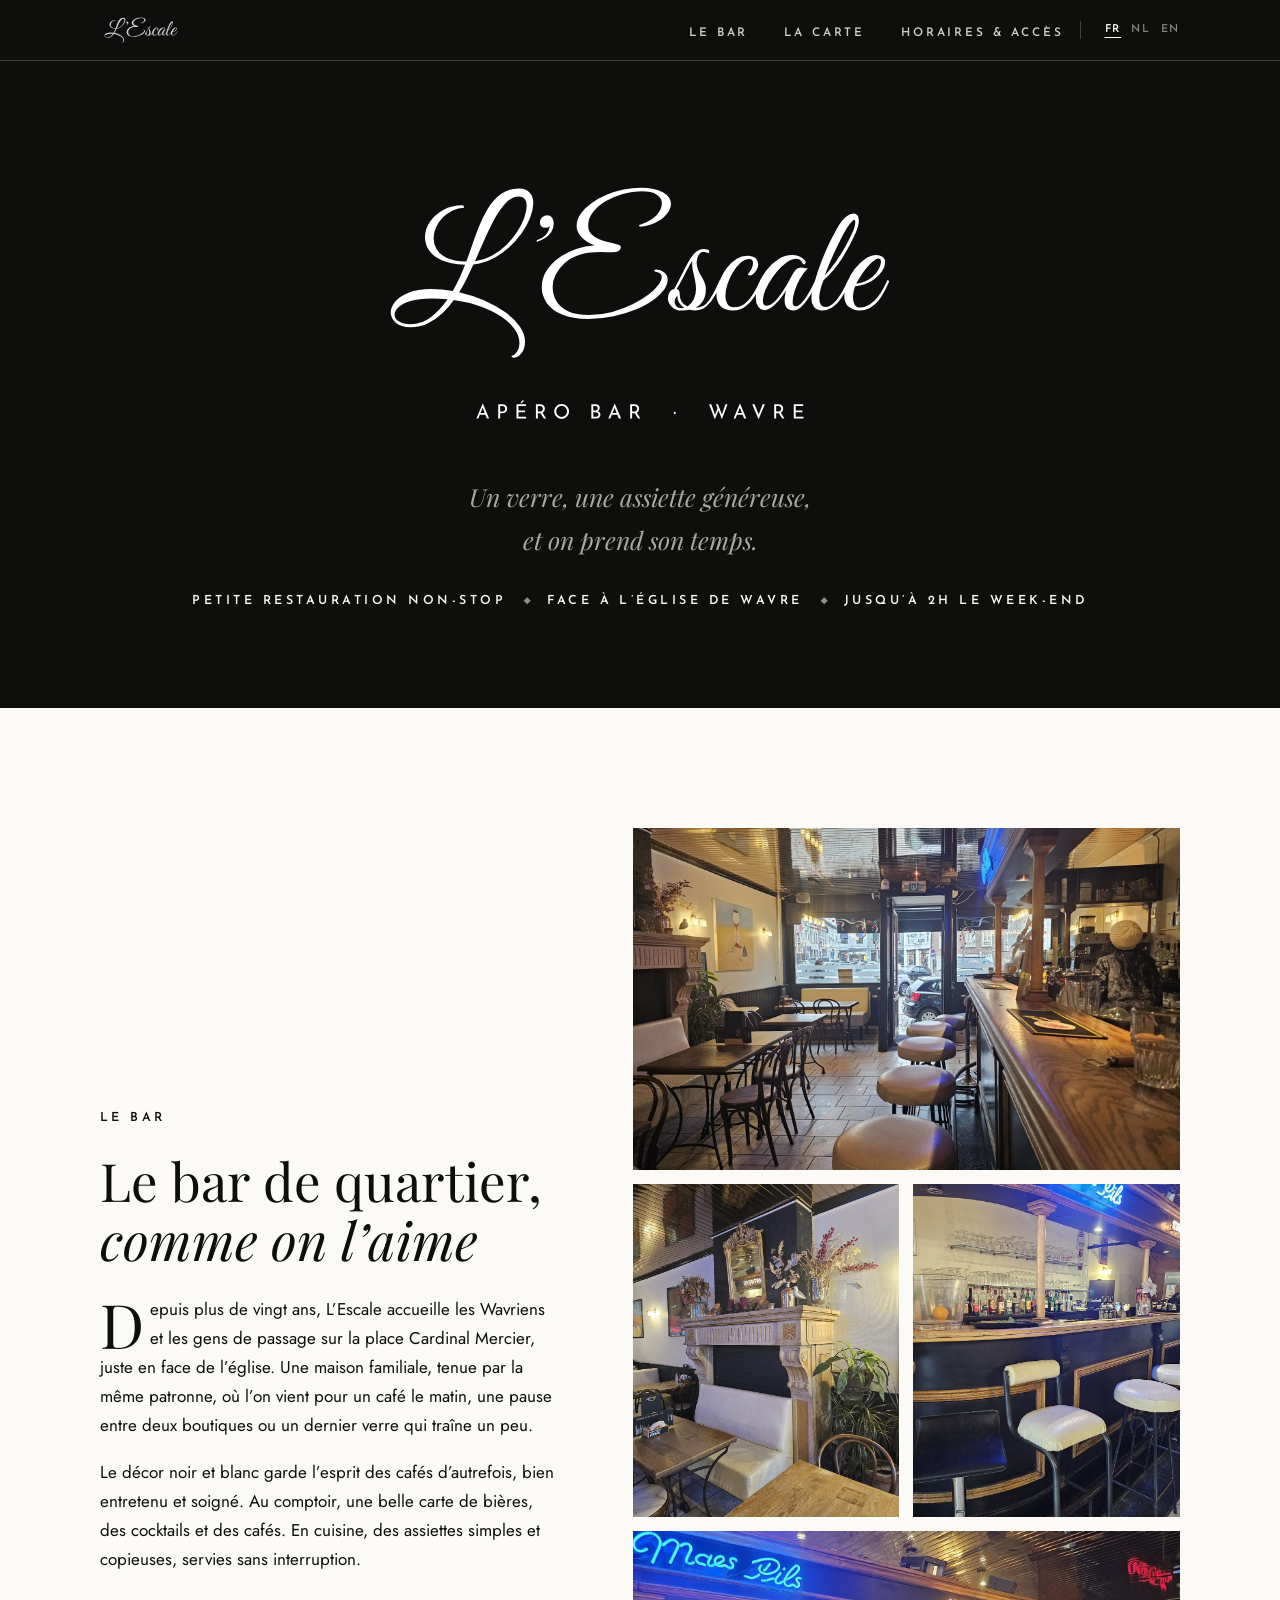
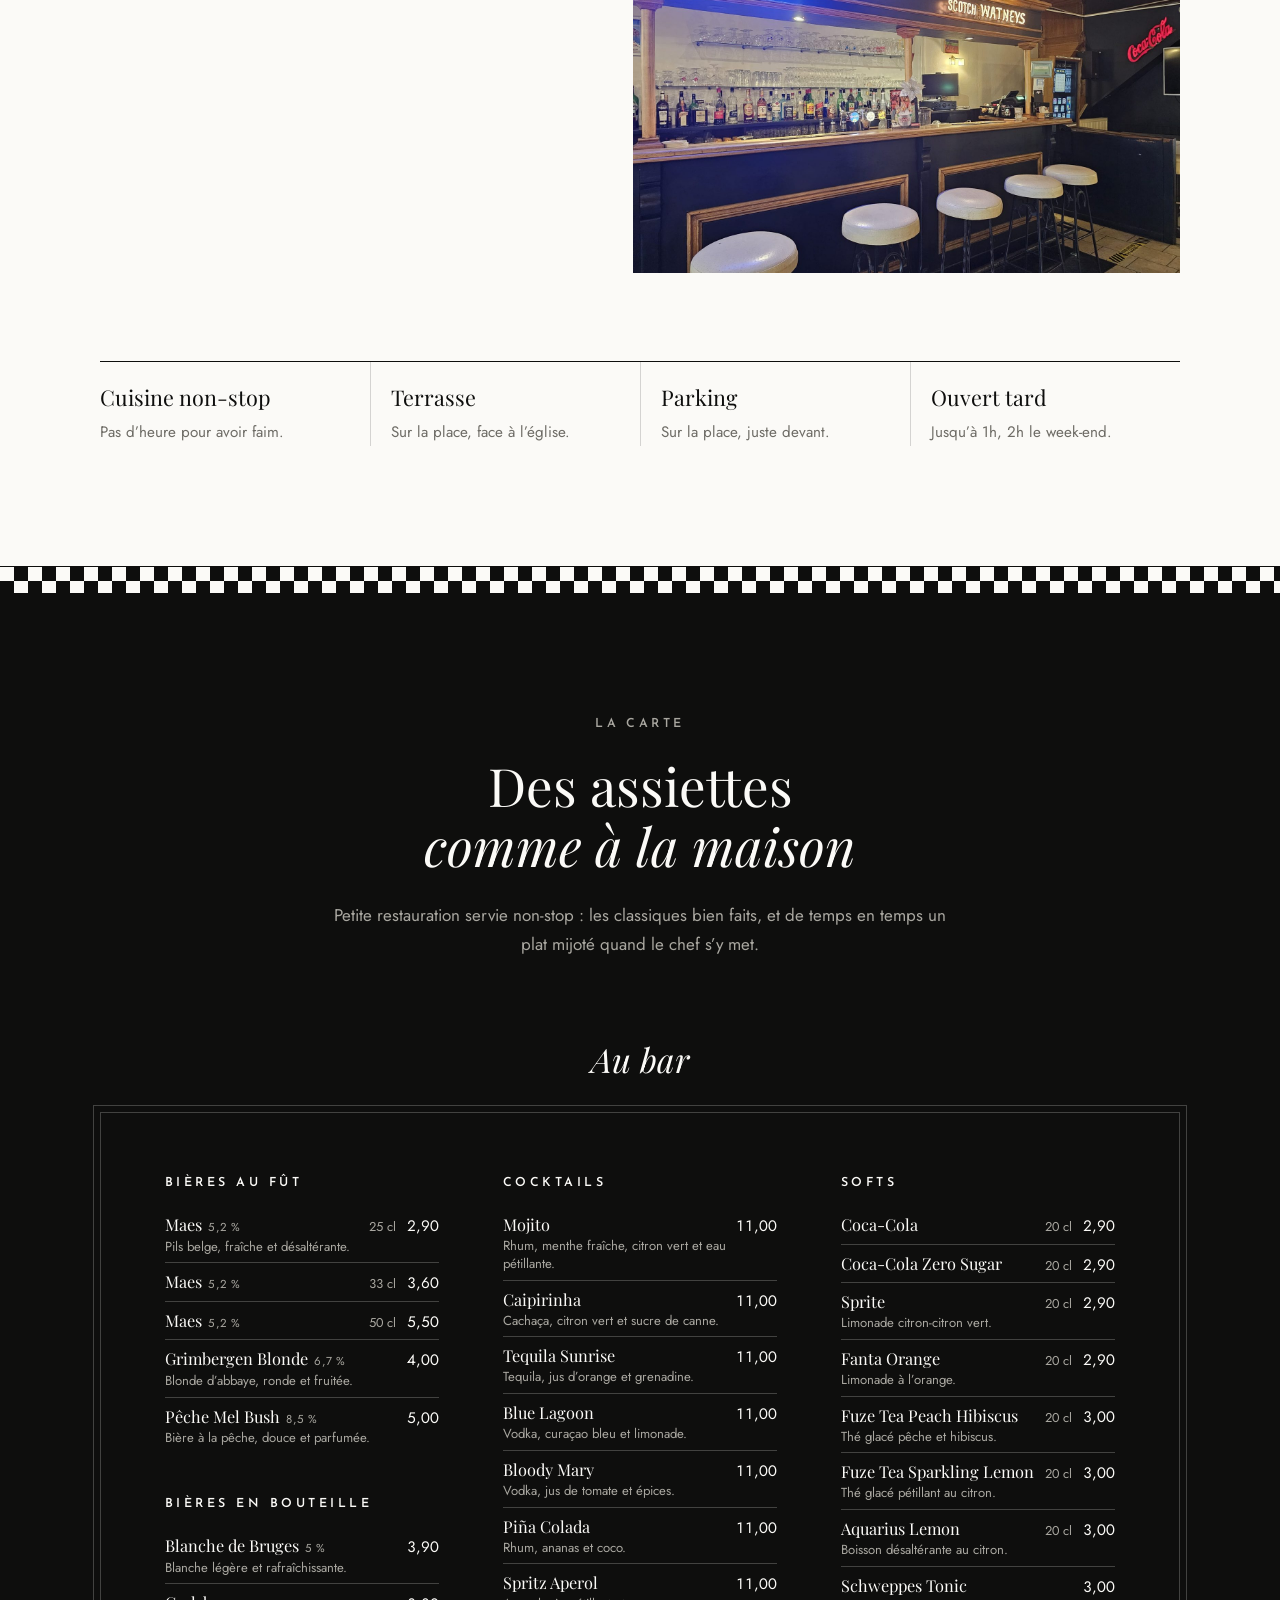
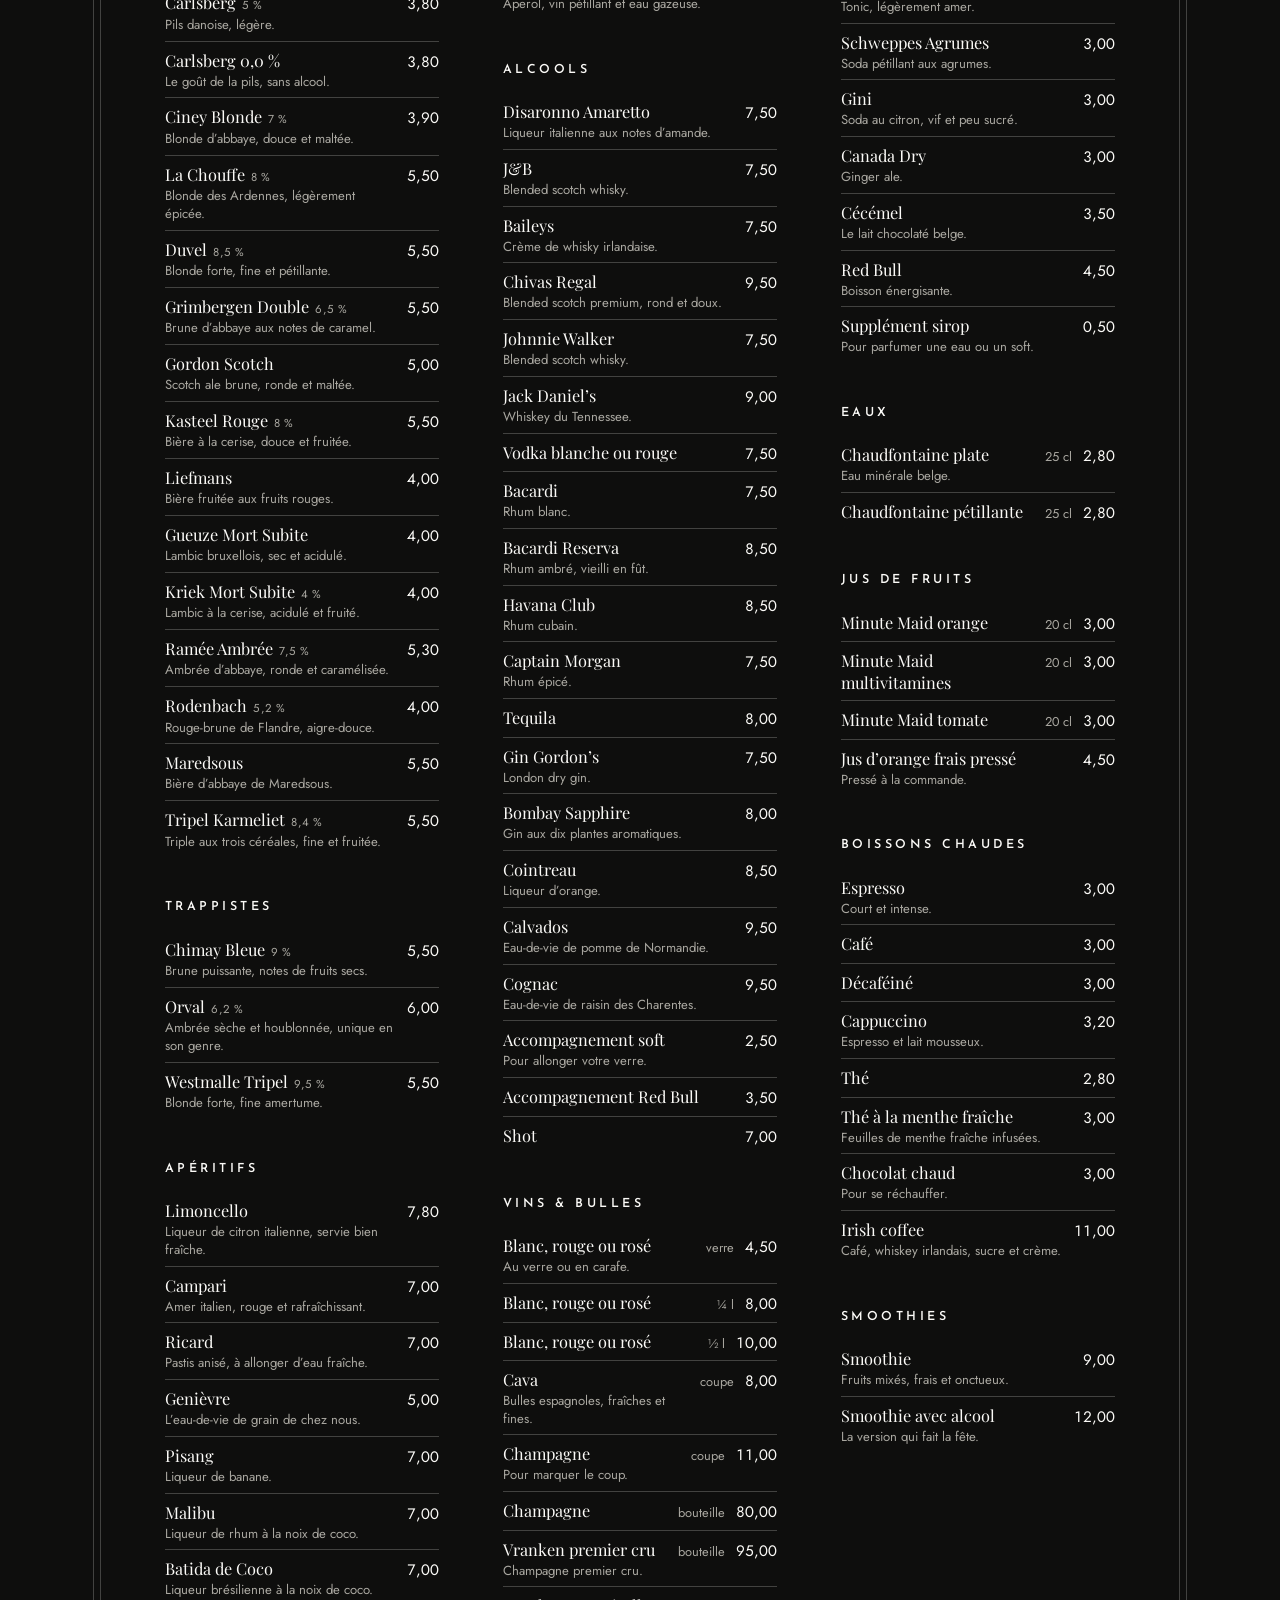
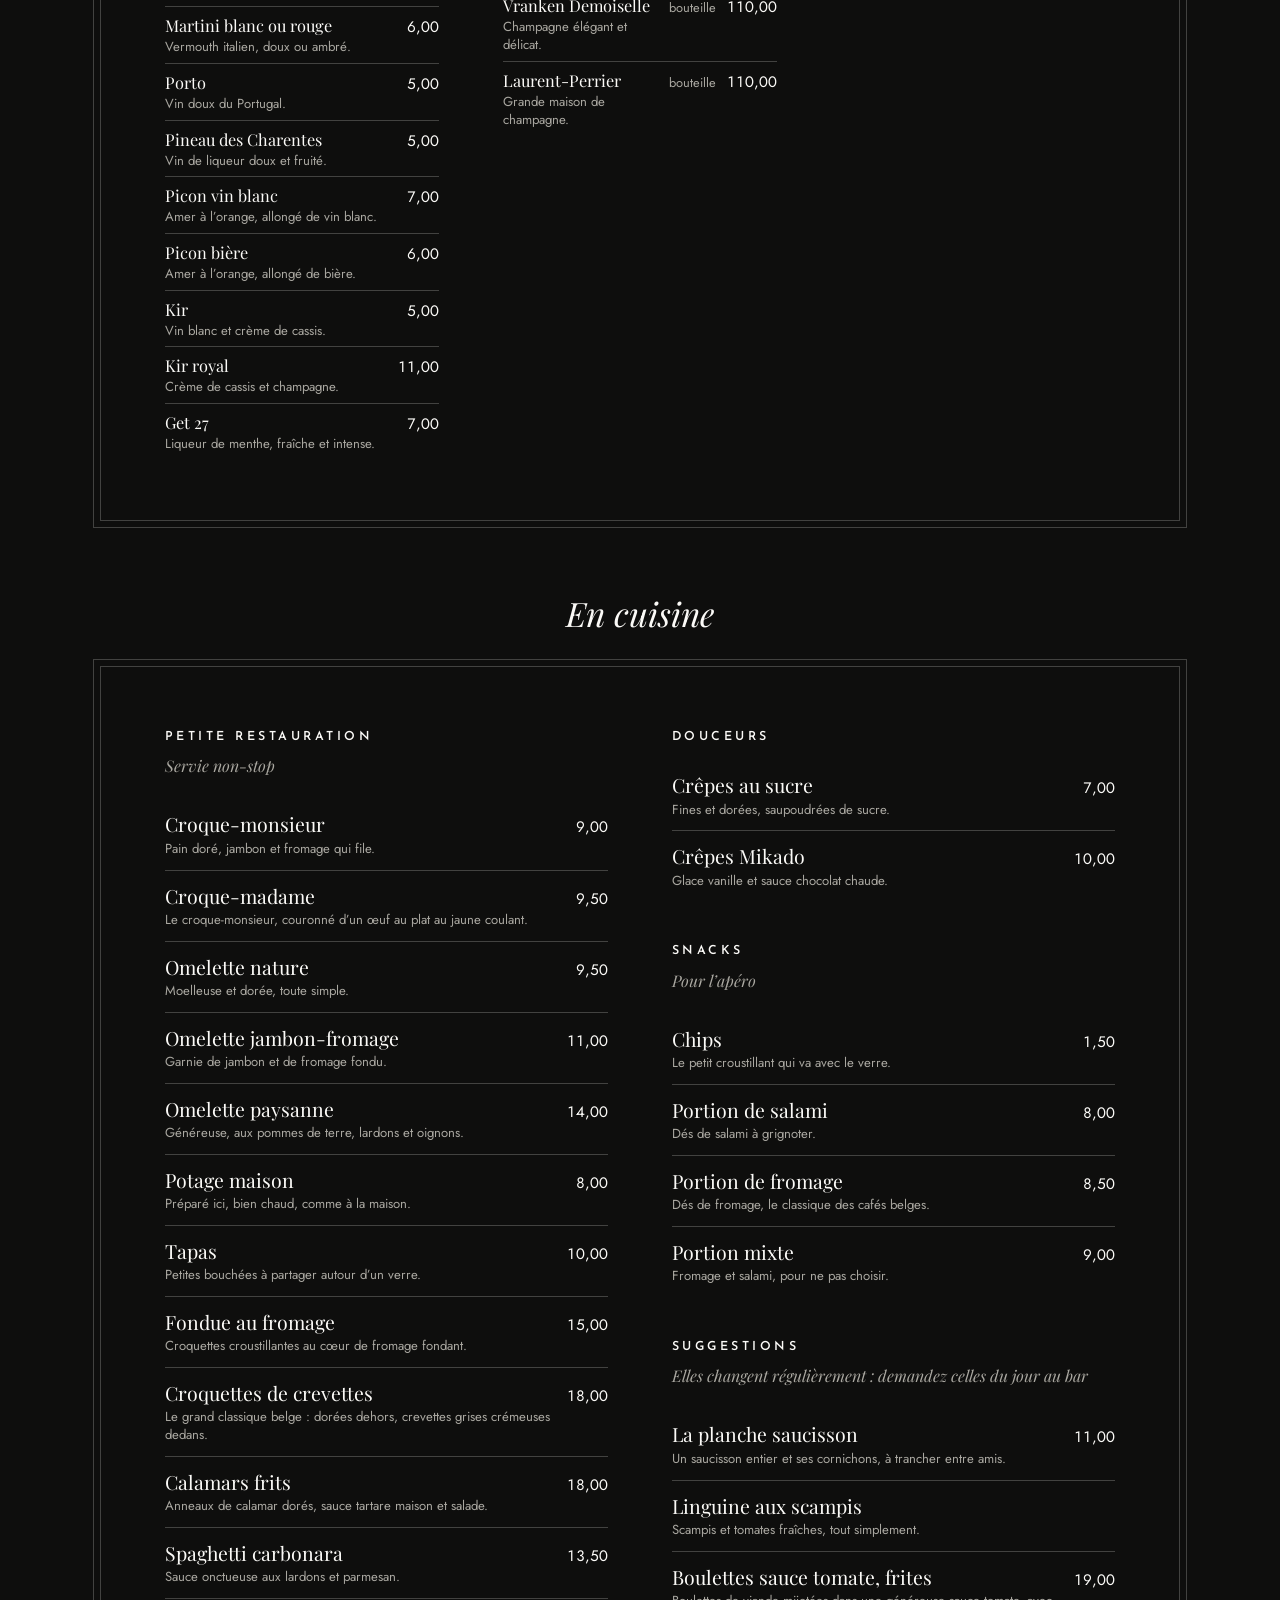
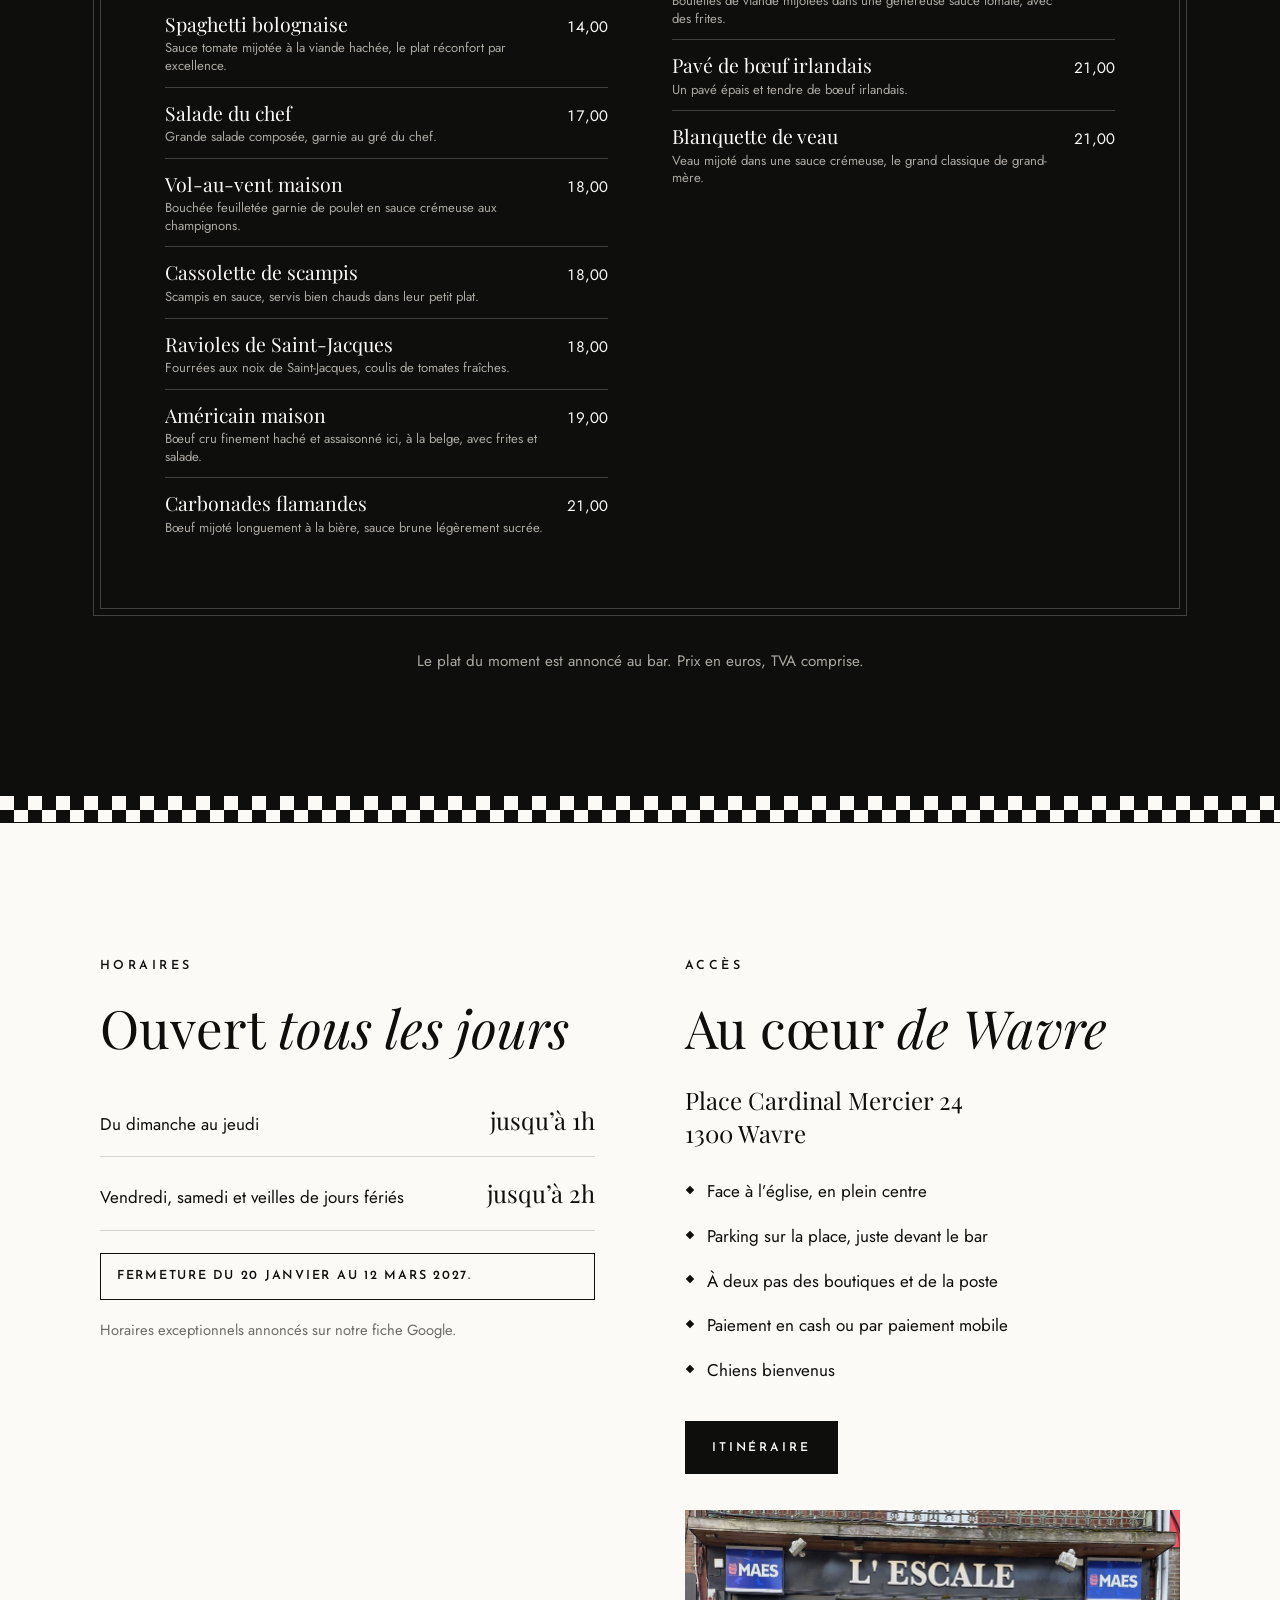
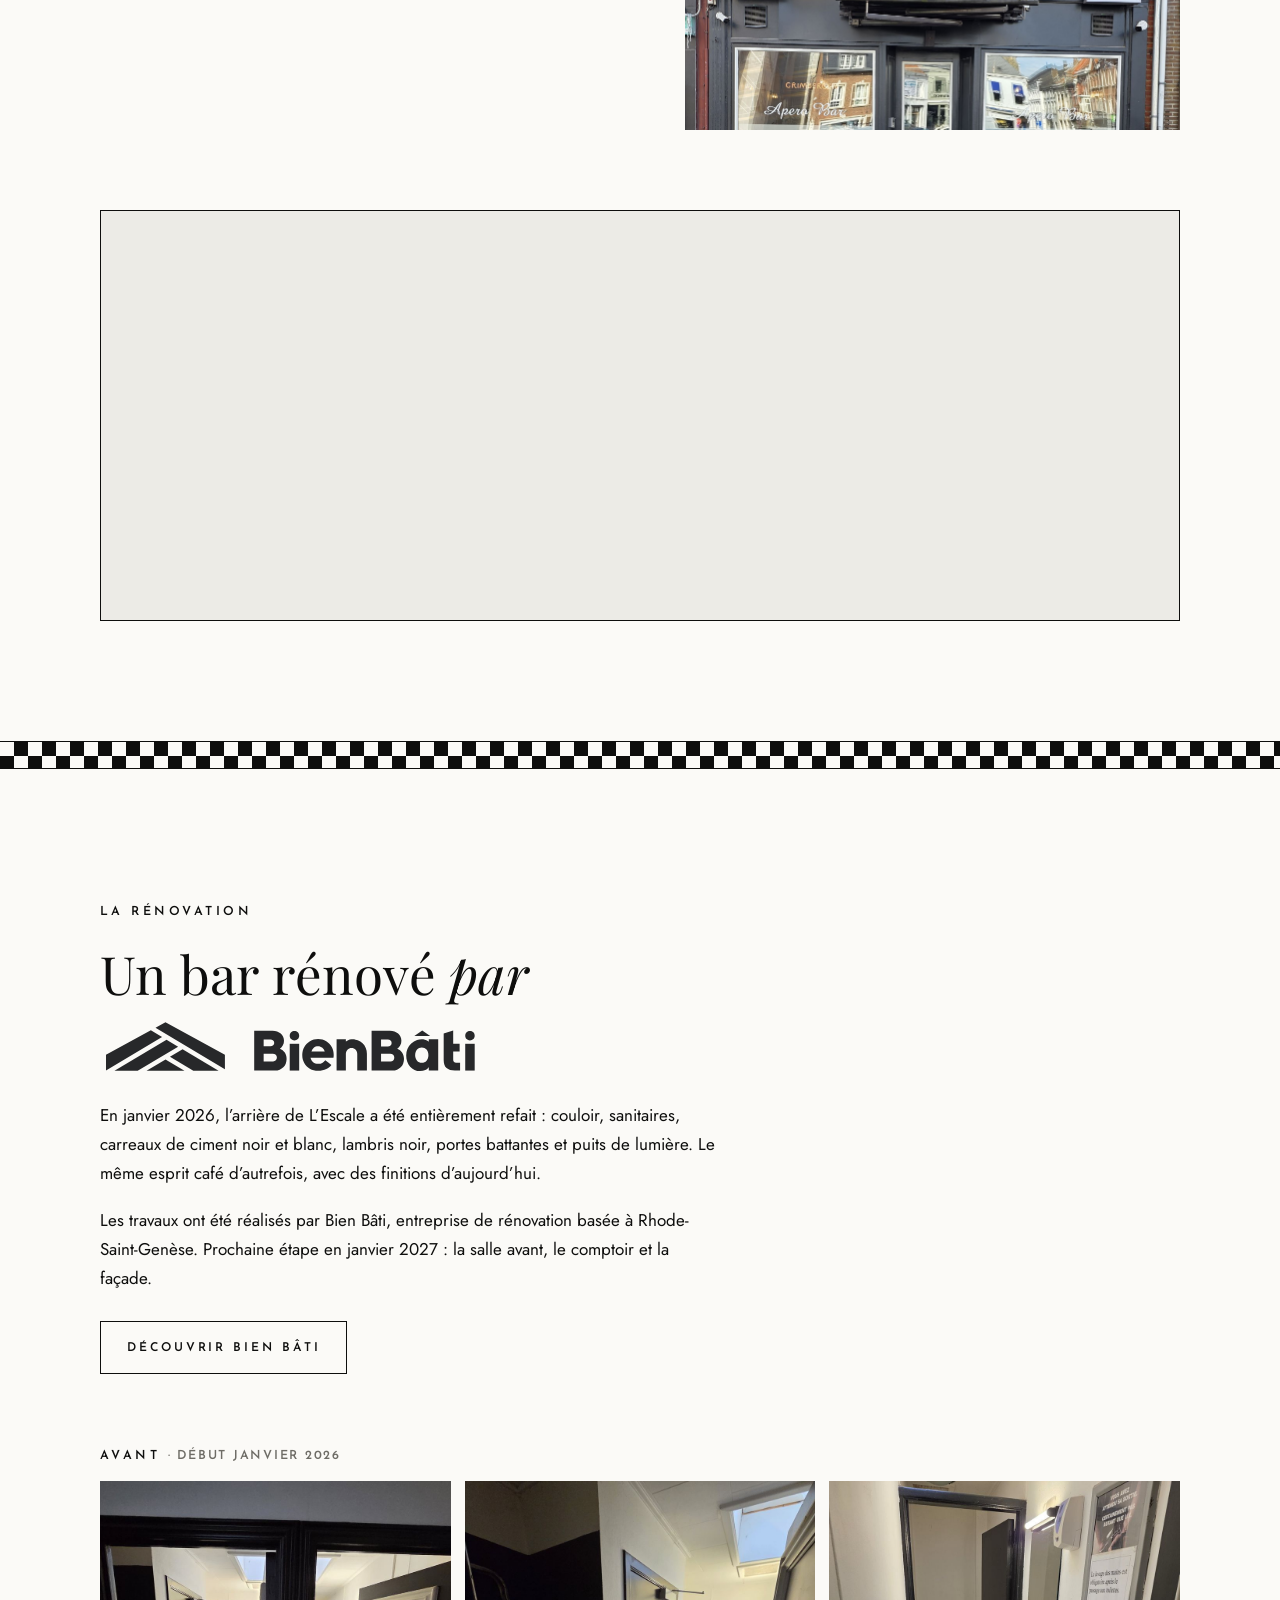
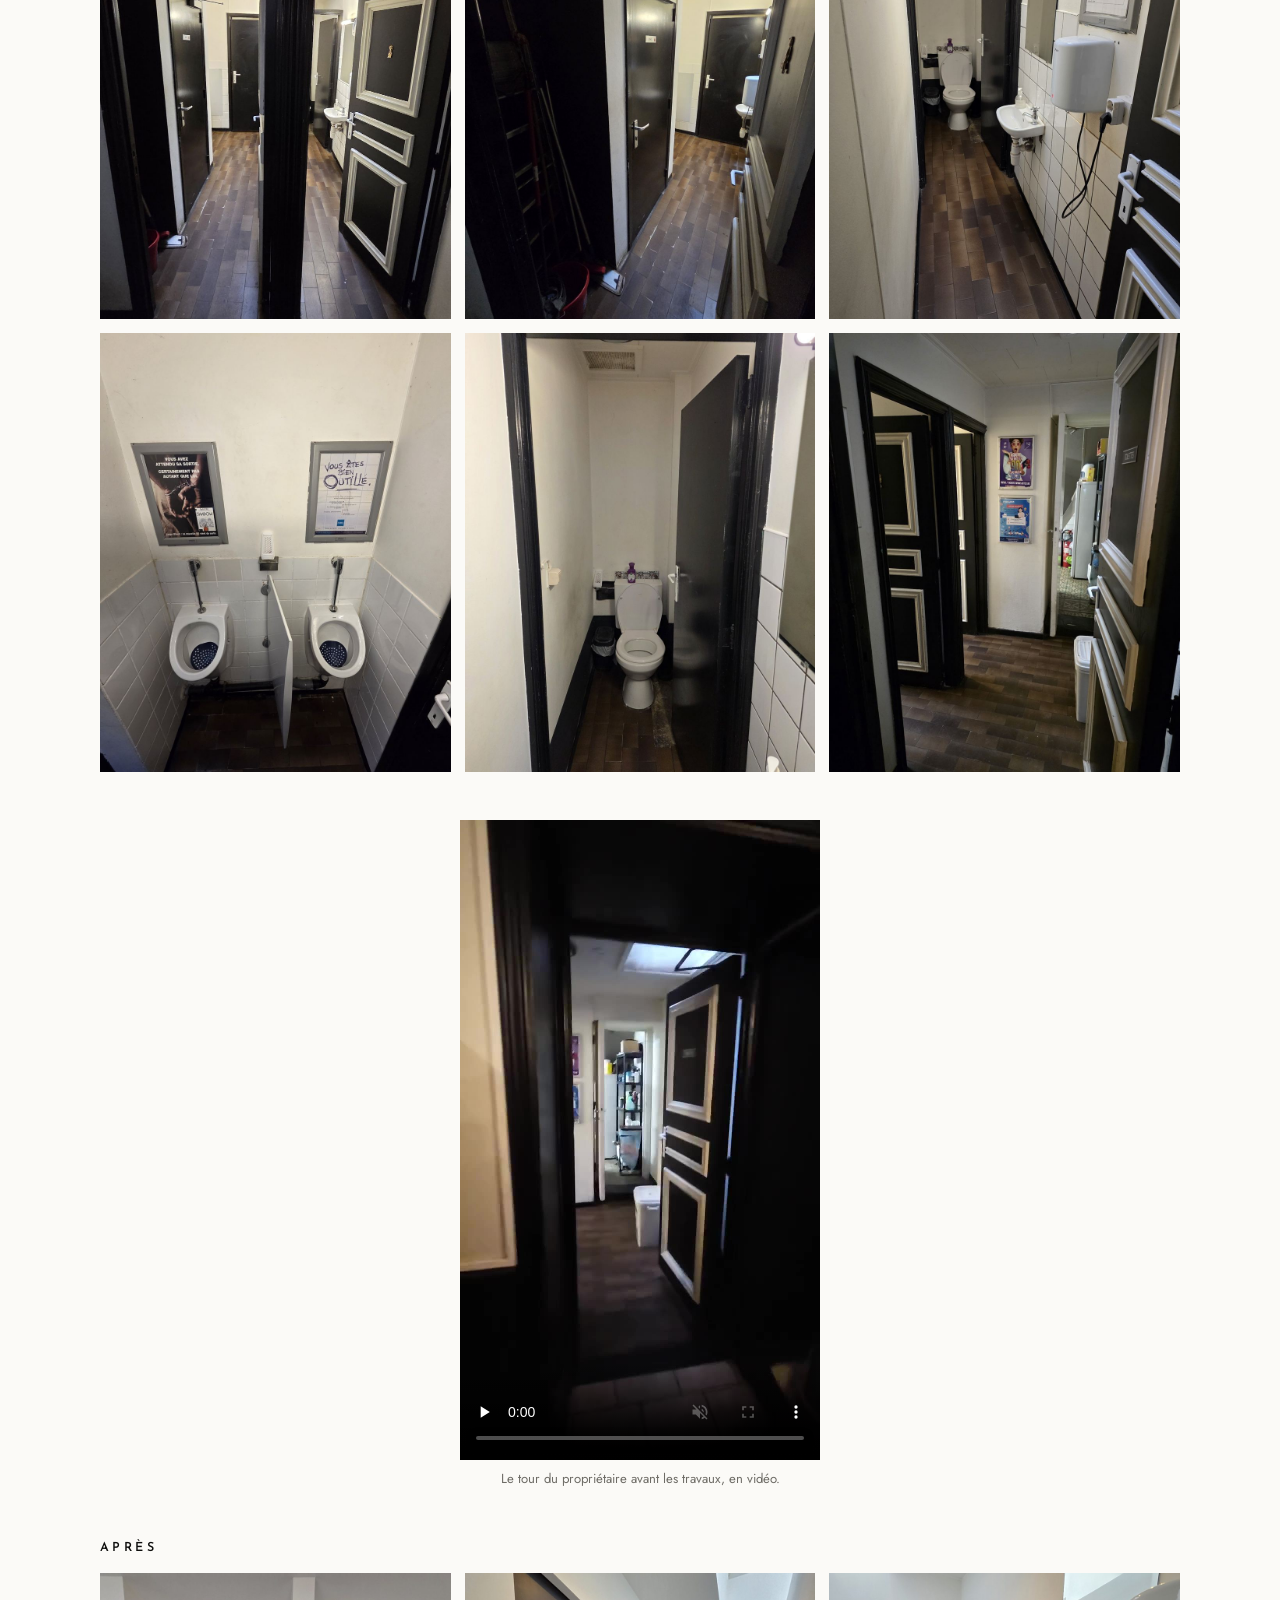
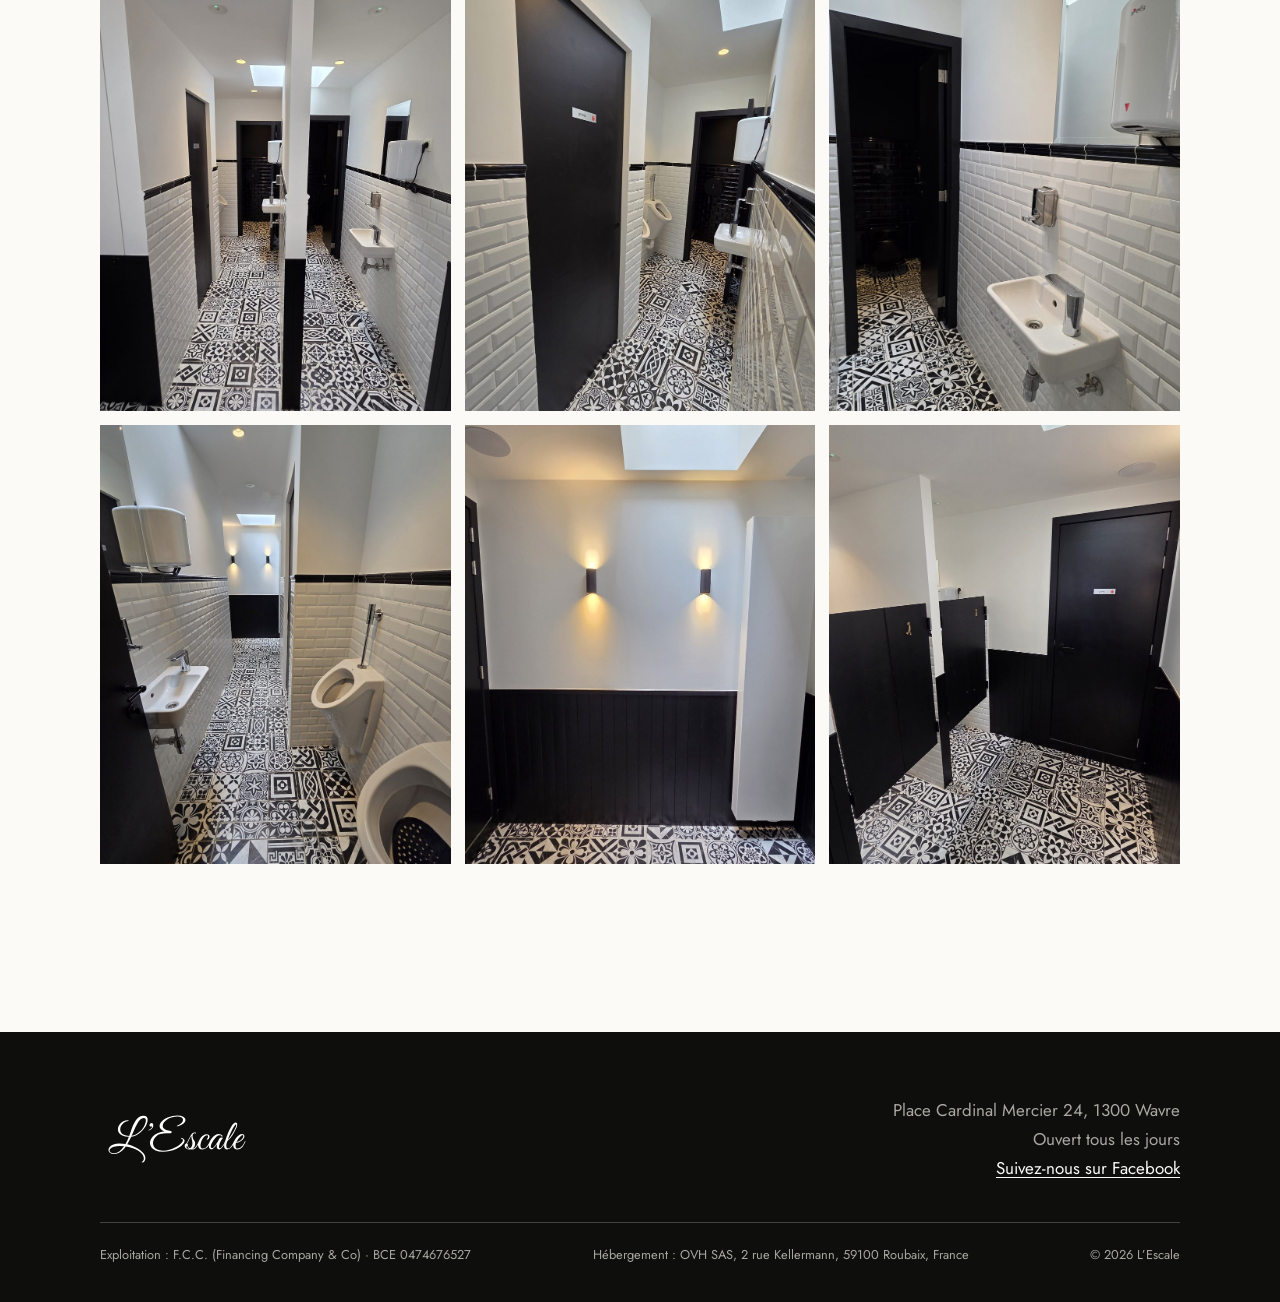
==== index.html @ 16c12e41 "Accueil : photo du bandeau retirée Co-Authored-By: Claude Opus 5.5 <noreply@anthropic.com> Claude-Se" ====
<!doctype html>
<html lang="fr-BE">
<head>
<meta charset="utf-8">
<meta name="viewport" content="width=device-width, initial-scale=1, viewport-fit=cover">
<title>L’Escale · Apéro bar à Wavre</title>
<meta name="description" content="L’Escale, apéro bar familial au centre de Wavre, place Cardinal Mercier face à l’église. Petite restauration non-stop, bières, cocktails, terrasse. Ouvert tous les jours jusqu’à 1h, 2h le week-end.">
<link rel="canonical" href="https://www.escale-wavre.be/">
<link rel="alternate" hreflang="fr-BE" href="https://www.escale-wavre.be/">
<link rel="alternate" hreflang="nl-BE" href="https://www.escale-wavre.be/nl/">
<link rel="alternate" hreflang="en" href="https://www.escale-wavre.be/en/">
<link rel="alternate" hreflang="x-default" href="https://www.escale-wavre.be/">
<link rel="icon" href="img/favicon.svg" type="image/svg+xml">
<meta property="og:type" content="website">
<meta property="og:title" content="L’Escale · Apéro bar à Wavre">
<meta property="og:description" content="Bar familial au centre de Wavre. Petite restauration non-stop, bières, cocktails, terrasse.">
<meta property="og:image" content="https://www.escale-wavre.be/img/partage.jpg?v=1">
<meta property="og:image:width" content="1200">
<meta property="og:image:height" content="630">
<meta property="og:image:alt" content="Logo de L’Escale, apéro bar à Wavre">
<meta name="twitter:card" content="summary_large_image">
<meta property="og:url" content="https://www.escale-wavre.be/">
<meta property="og:locale" content="fr_BE">
<meta name="theme-color" content="#0e0e0d">
<link rel="preload" href="fonts/playfair-display-latin-400-normal.woff2" as="font" type="font/woff2" crossorigin>
<link rel="stylesheet" href="css/style.css?v=13">
<script type="application/ld+json">
{
  "@context": "https://schema.org",
  "@type": "BarOrPub",
  "name": "L’Escale",
  "description": "Apéro bar familial avec petite restauration non-stop au centre de Wavre.",
  "url": "https://www.escale-wavre.be/",
  "logo": "https://www.escale-wavre.be/img/logo-great-vibes-mot-noir-sur-blanc.svg",
  "address": {
    "@type": "PostalAddress",
    "streetAddress": "Place Cardinal Mercier 24",
    "postalCode": "1300",
    "addressLocality": "Wavre",
    "addressCountry": "BE"
  },
  "image": "https://www.escale-wavre.be/img/photos/bar-salle.jpg",
  "paymentAccepted": "Cash, paiement mobile",
  "sameAs": ["https://www.facebook.com/profile.php?id=100067364105003"],
  "servesCuisine": "Cuisine belge familiale",
  "amenityFeature": [
    { "@type": "LocationFeatureSpecification", "name": "Terrasse", "value": true }
  ]
}
</script>
</head>
<body>

<nav class="nav" aria-label="Navigation principale">
  <div class="wrap">
    <a class="nav__logo" href="#haut" aria-label="L’Escale, retour en haut"><img src="img/logo-great-vibes-mot-blanc-transparent.svg" alt="L’Escale" width="160" height="34"></a>
    <ul>
      <li><a href="#le-bar">Le bar</a></li>
      <li><a href="#la-carte">La carte</a></li>
      <li><a href="#infos">Horaires &amp; accès</a></li>
    </ul>
    <p class="langues" aria-label="Choisir la langue"><a href="/" hreflang="fr" lang="fr" aria-current="page">FR</a><a href="/nl/" hreflang="nl" lang="nl">NL</a><a href="/en/" hreflang="en" lang="en">EN</a></p>
  </div>
</nav>

<header class="hero" id="haut">
  <div class="wrap">
    <h1 style="margin:0"><img class="hero__logo" src="img/logo-great-vibes-complet-blanc-transparent.svg" alt="L’Escale, apéro bar à Wavre" width="560" height="320"></h1>
    <p class="hero__accroche">Un verre, une assiette généreuse, et on prend son temps.</p>
    <ul class="hero__infos label">
      <li>Petite restauration non-stop</li>
      <li>Face à l’église de Wavre</li>
      <li>Jusqu’à 2h le week-end</li>
    </ul>
  </div>
</header>

<section id="le-bar">
  <div class="wrap">
    <div class="bar__grille">
      <div class="bar__texte">
        <p class="label">Le bar</p>
        <h2>Le bar de quartier, <em>comme on l’aime</em></h2>
        <p class="lettrine">Depuis plus de vingt ans, L’Escale accueille les Wavriens et les gens de passage sur la place Cardinal Mercier, juste en face de l’église. Une maison familiale, tenue par la même patronne, où l’on vient pour un café le matin, une pause entre deux boutiques ou un dernier verre qui traîne un peu.</p>
        <p>Le décor noir et blanc garde l’esprit des cafés d’autrefois, bien entretenu et soigné. Au comptoir, une belle carte de bières, des cocktails et des cafés. En cuisine, des assiettes simples et copieuses, servies sans interruption.</p>
      </div>
      <div class="bar__photos">
        <figure class="photo"><img src="img/photos/bar-salle.jpg" alt="La salle de L’Escale, le comptoir en bois et la vitrine sur la place" width="1600" height="1000" loading="lazy"></figure>
        <figure class="photo"><img src="img/photos/bar-cheminee.jpg" alt="La cheminée et sa banquette" width="900" height="1125" loading="lazy"></figure>
        <figure class="photo"><img src="img/photos/bar-comptoir.jpg" alt="Le comptoir et ses tabourets" width="900" height="1125" loading="lazy"></figure>
        <figure class="photo"><img src="img/photos/bar-maes.jpg" alt="Le comptoir, l’enseigne Maes Pils et les bouteilles" width="1600" height="1000" loading="lazy"></figure>
      </div>
    </div>

    <ul class="atouts">
      <li><strong>Cuisine non-stop</strong><span>Pas d’heure pour avoir faim.</span></li>
      <li><strong>Terrasse</strong><span>Sur la place, face à l’église.</span></li>
      <li><strong>Parking</strong><span>Sur la place, juste devant.</span></li>
      <li><strong>Ouvert tard</strong><span>Jusqu’à 1h, 2h le week-end.</span></li>
    </ul>
  </div>
</section>

<div class="damier" role="presentation"></div>

<section class="sombre" id="la-carte">
  <div class="wrap">
    <div class="carte__tete">
      <p class="label">La carte</p>
      <h2>Des assiettes <em>comme à la maison</em></h2>
      <p>Petite restauration servie non-stop : les classiques bien faits, et de temps en temps un plat mijoté quand le chef s’y met.</p>
    </div>

    <!-- CARTE -->
    <h3 class="carte__partie">Au bar</h3>
    <div class="carte__cadre carte__cadre--bar">
    <div class="rubrique rubrique--compacte"><h4>Bières au fût</h4><ul><li><span>Maes <i class="deg">5,2 %</i><em>Pils belge, fraîche et désaltérante.</em></span><b><small>25 cl</small> 2,90</b></li><li><span>Maes <i class="deg">5,2 %</i></span><b><small>33 cl</small> 3,60</b></li><li><span>Maes <i class="deg">5,2 %</i></span><b><small>50 cl</small> 5,50</b></li><li><span>Grimbergen Blonde <i class="deg">6,7 %</i><em>Blonde d’abbaye, ronde et fruitée.</em></span><b>4,00</b></li><li><span>Pêche Mel Bush <i class="deg">8,5 %</i><em>Bière à la pêche, douce et parfumée.</em></span><b>5,00</b></li></ul></div>
    <div class="rubrique rubrique--compacte"><h4>Bières en bouteille</h4><ul><li><span>Blanche de Bruges <i class="deg">5 %</i><em>Blanche légère et rafraîchissante.</em></span><b>3,90</b></li><li><span>Carlsberg <i class="deg">5 %</i><em>Pils danoise, légère.</em></span><b>3,80</b></li><li><span>Carlsberg 0,0 %<em>Le goût de la pils, sans alcool.</em></span><b>3,80</b></li><li><span>Ciney Blonde <i class="deg">7 %</i><em>Blonde d’abbaye, douce et maltée.</em></span><b>3,90</b></li><li><span>La Chouffe <i class="deg">8 %</i><em>Blonde des Ardennes, légèrement épicée.</em></span><b>5,50</b></li><li><span>Duvel <i class="deg">8,5 %</i><em>Blonde forte, fine et pétillante.</em></span><b>5,50</b></li><li><span>Grimbergen Double <i class="deg">6,5 %</i><em>Brune d’abbaye aux notes de caramel.</em></span><b>5,50</b></li><li><span>Gordon Scotch<em>Scotch ale brune, ronde et maltée.</em></span><b>5,00</b></li><li><span>Kasteel Rouge <i class="deg">8 %</i><em>Bière à la cerise, douce et fruitée.</em></span><b>5,50</b></li><li><span>Liefmans<em>Bière fruitée aux fruits rouges.</em></span><b>4,00</b></li><li><span>Gueuze Mort Subite<em>Lambic bruxellois, sec et acidulé.</em></span><b>4,00</b></li><li><span>Kriek Mort Subite <i class="deg">4 %</i><em>Lambic à la cerise, acidulé et fruité.</em></span><b>4,00</b></li><li><span>Ramée Ambrée <i class="deg">7,5 %</i><em>Ambrée d’abbaye, ronde et caramélisée.</em></span><b>5,30</b></li><li><span>Rodenbach <i class="deg">5,2 %</i><em>Rouge-brune de Flandre, aigre-douce.</em></span><b>4,00</b></li><li><span>Maredsous<em>Bière d’abbaye de Maredsous.</em></span><b>5,50</b></li><li><span>Tripel Karmeliet <i class="deg">8,4 %</i><em>Triple aux trois céréales, fine et fruitée.</em></span><b>5,50</b></li></ul></div>
    <div class="rubrique rubrique--compacte"><h4>Trappistes</h4><ul><li><span>Chimay Bleue <i class="deg">9 %</i><em>Brune puissante, notes de fruits secs.</em></span><b>5,50</b></li><li><span>Orval <i class="deg">6,2 %</i><em>Ambrée sèche et houblonnée, unique en son genre.</em></span><b>6,00</b></li><li><span>Westmalle Tripel <i class="deg">9,5 %</i><em>Blonde forte, fine amertume.</em></span><b>5,50</b></li></ul></div>
    <div class="rubrique rubrique--compacte"><h4>Apéritifs</h4><ul><li><span>Limoncello<em>Liqueur de citron italienne, servie bien fraîche.</em></span><b>7,80</b></li><li><span>Campari<em>Amer italien, rouge et rafraîchissant.</em></span><b>7,00</b></li><li><span>Ricard<em>Pastis anisé, à allonger d’eau fraîche.</em></span><b>7,00</b></li><li><span>Genièvre<em>L’eau-de-vie de grain de chez nous.</em></span><b>5,00</b></li><li><span>Pisang<em>Liqueur de banane.</em></span><b>7,00</b></li><li><span>Malibu<em>Liqueur de rhum à la noix de coco.</em></span><b>7,00</b></li><li><span>Batida de Coco<em>Liqueur brésilienne à la noix de coco.</em></span><b>7,00</b></li><li><span>Martini blanc ou rouge<em>Vermouth italien, doux ou ambré.</em></span><b>6,00</b></li><li><span>Porto<em>Vin doux du Portugal.</em></span><b>5,00</b></li><li><span>Pineau des Charentes<em>Vin de liqueur doux et fruité.</em></span><b>5,00</b></li><li><span>Picon vin blanc<em>Amer à l’orange, allongé de vin blanc.</em></span><b>7,00</b></li><li><span>Picon bière<em>Amer à l’orange, allongé de bière.</em></span><b>6,00</b></li><li><span>Kir<em>Vin blanc et crème de cassis.</em></span><b>5,00</b></li><li><span>Kir royal<em>Crème de cassis et champagne.</em></span><b>11,00</b></li><li><span>Get 27<em>Liqueur de menthe, fraîche et intense.</em></span><b>7,00</b></li></ul></div>
    <div class="rubrique rubrique--compacte"><h4>Cocktails</h4><ul><li><span>Mojito<em>Rhum, menthe fraîche, citron vert et eau pétillante.</em></span><b>11,00</b></li><li><span>Caipirinha<em>Cachaça, citron vert et sucre de canne.</em></span><b>11,00</b></li><li><span>Tequila Sunrise<em>Tequila, jus d’orange et grenadine.</em></span><b>11,00</b></li><li><span>Blue Lagoon<em>Vodka, curaçao bleu et limonade.</em></span><b>11,00</b></li><li><span>Bloody Mary<em>Vodka, jus de tomate et épices.</em></span><b>11,00</b></li><li><span>Piña Colada<em>Rhum, ananas et coco.</em></span><b>11,00</b></li><li><span>Spritz Aperol<em>Aperol, vin pétillant et eau gazeuse.</em></span><b>11,00</b></li></ul></div>
    <div class="rubrique rubrique--compacte"><h4>Alcools</h4><ul><li><span>Disaronno Amaretto<em>Liqueur italienne aux notes d’amande.</em></span><b>7,50</b></li><li><span>J&amp;B<em>Blended scotch whisky.</em></span><b>7,50</b></li><li><span>Baileys<em>Crème de whisky irlandaise.</em></span><b>7,50</b></li><li><span>Chivas Regal<em>Blended scotch premium, rond et doux.</em></span><b>9,50</b></li><li><span>Johnnie Walker<em>Blended scotch whisky.</em></span><b>7,50</b></li><li><span>Jack Daniel’s<em>Whiskey du Tennessee.</em></span><b>9,00</b></li><li><span>Vodka blanche ou rouge</span><b>7,50</b></li><li><span>Bacardi<em>Rhum blanc.</em></span><b>7,50</b></li><li><span>Bacardi Reserva<em>Rhum ambré, vieilli en fût.</em></span><b>8,50</b></li><li><span>Havana Club<em>Rhum cubain.</em></span><b>8,50</b></li><li><span>Captain Morgan<em>Rhum épicé.</em></span><b>7,50</b></li><li><span>Tequila</span><b>8,00</b></li><li><span>Gin Gordon’s<em>London dry gin.</em></span><b>7,50</b></li><li><span>Bombay Sapphire<em>Gin aux dix plantes aromatiques.</em></span><b>8,00</b></li><li><span>Cointreau<em>Liqueur d’orange.</em></span><b>8,50</b></li><li><span>Calvados<em>Eau-de-vie de pomme de Normandie.</em></span><b>9,50</b></li><li><span>Cognac<em>Eau-de-vie de raisin des Charentes.</em></span><b>9,50</b></li><li><span>Accompagnement soft<em>Pour allonger votre verre.</em></span><b>2,50</b></li><li><span>Accompagnement Red Bull</span><b>3,50</b></li><li><span>Shot</span><b>7,00</b></li></ul></div>
    <div class="rubrique rubrique--compacte"><h4>Vins & bulles</h4><ul><li><span>Blanc, rouge ou rosé<em>Au verre ou en carafe.</em></span><b><small>verre</small> 4,50</b></li><li><span>Blanc, rouge ou rosé</span><b><small>¼ l</small> 8,00</b></li><li><span>Blanc, rouge ou rosé</span><b><small>½ l</small> 10,00</b></li><li><span>Cava<em>Bulles espagnoles, fraîches et fines.</em></span><b><small>coupe</small> 8,00</b></li><li><span>Champagne<em>Pour marquer le coup.</em></span><b><small>coupe</small> 11,00</b></li><li><span>Champagne</span><b><small>bouteille</small> 80,00</b></li><li><span>Vranken premier cru<em>Champagne premier cru.</em></span><b><small>bouteille</small> 95,00</b></li><li><span>Vranken Demoiselle<em>Champagne élégant et délicat.</em></span><b><small>bouteille</small> 110,00</b></li><li><span>Laurent-Perrier<em>Grande maison de champagne.</em></span><b><small>bouteille</small> 110,00</b></li></ul></div>
    <div class="rubrique rubrique--compacte"><h4>Softs</h4><ul><li><span>Coca-Cola</span><b><small>20 cl</small> 2,90</b></li><li><span>Coca-Cola Zero Sugar</span><b><small>20 cl</small> 2,90</b></li><li><span>Sprite<em>Limonade citron-citron vert.</em></span><b><small>20 cl</small> 2,90</b></li><li><span>Fanta Orange<em>Limonade à l’orange.</em></span><b><small>20 cl</small> 2,90</b></li><li><span>Fuze Tea Peach Hibiscus<em>Thé glacé pêche et hibiscus.</em></span><b><small>20 cl</small> 3,00</b></li><li><span>Fuze Tea Sparkling Lemon<em>Thé glacé pétillant au citron.</em></span><b><small>20 cl</small> 3,00</b></li><li><span>Aquarius Lemon<em>Boisson désaltérante au citron.</em></span><b><small>20 cl</small> 3,00</b></li><li><span>Schweppes Tonic<em>Tonic, légèrement amer.</em></span><b>3,00</b></li><li><span>Schweppes Agrumes<em>Soda pétillant aux agrumes.</em></span><b>3,00</b></li><li><span>Gini<em>Soda au citron, vif et peu sucré.</em></span><b>3,00</b></li><li><span>Canada Dry<em>Ginger ale.</em></span><b>3,00</b></li><li><span>Cécémel<em>Le lait chocolaté belge.</em></span><b>3,50</b></li><li><span>Red Bull<em>Boisson énergisante.</em></span><b>4,50</b></li><li><span>Supplément sirop<em>Pour parfumer une eau ou un soft.</em></span><b>0,50</b></li></ul></div>
    <div class="rubrique rubrique--compacte"><h4>Eaux</h4><ul><li><span>Chaudfontaine plate<em>Eau minérale belge.</em></span><b><small>25 cl</small> 2,80</b></li><li><span>Chaudfontaine pétillante</span><b><small>25 cl</small> 2,80</b></li></ul></div>
    <div class="rubrique rubrique--compacte"><h4>Jus de fruits</h4><ul><li><span>Minute Maid orange</span><b><small>20 cl</small> 3,00</b></li><li><span>Minute Maid multivitamines</span><b><small>20 cl</small> 3,00</b></li><li><span>Minute Maid tomate</span><b><small>20 cl</small> 3,00</b></li><li><span>Jus d’orange frais pressé<em>Pressé à la commande.</em></span><b>4,50</b></li></ul></div>
    <div class="rubrique rubrique--compacte"><h4>Boissons chaudes</h4><ul><li><span>Espresso<em>Court et intense.</em></span><b>3,00</b></li><li><span>Café</span><b>3,00</b></li><li><span>Décaféiné</span><b>3,00</b></li><li><span>Cappuccino<em>Espresso et lait mousseux.</em></span><b>3,20</b></li><li><span>Thé</span><b>2,80</b></li><li><span>Thé à la menthe fraîche<em>Feuilles de menthe fraîche infusées.</em></span><b>3,00</b></li><li><span>Chocolat chaud<em>Pour se réchauffer.</em></span><b>3,00</b></li><li><span>Irish coffee<em>Café, whiskey irlandais, sucre et crème.</em></span><b>11,00</b></li></ul></div>
    <div class="rubrique rubrique--compacte"><h4>Smoothies</h4><ul><li><span>Smoothie<em>Fruits mixés, frais et onctueux.</em></span><b>9,00</b></li><li><span>Smoothie avec alcool<em>La version qui fait la fête.</em></span><b>12,00</b></li></ul></div>
    </div>
    <h3 class="carte__partie">En cuisine</h3>
    <div class="carte__cadre carte__cadre--cuisine">
    <div class="rubrique"><h4>Petite restauration</h4><p class="quand">Servie non-stop</p><ul><li><span>Croque-monsieur<em>Pain doré, jambon et fromage qui file.</em></span><b>9,00</b></li><li><span>Croque-madame<em>Le croque-monsieur, couronné d’un œuf au plat au jaune coulant.</em></span><b>9,50</b></li><li><span>Omelette nature<em>Moelleuse et dorée, toute simple.</em></span><b>9,50</b></li><li><span>Omelette jambon-fromage<em>Garnie de jambon et de fromage fondu.</em></span><b>11,00</b></li><li><span>Omelette paysanne<em>Généreuse, aux pommes de terre, lardons et oignons.</em></span><b>14,00</b></li><li><span>Potage maison<em>Préparé ici, bien chaud, comme à la maison.</em></span><b>8,00</b></li><li><span>Tapas<em>Petites bouchées à partager autour d’un verre.</em></span><b>10,00</b></li><li><span>Fondue au fromage<em>Croquettes croustillantes au cœur de fromage fondant.</em></span><b>15,00</b></li><li><span>Croquettes de crevettes<em>Le grand classique belge : dorées dehors, crevettes grises crémeuses dedans.</em></span><b>18,00</b></li><li><span>Calamars frits<em>Anneaux de calamar dorés, sauce tartare maison et salade.</em></span><b>18,00</b></li><li><span>Spaghetti carbonara<em>Sauce onctueuse aux lardons et parmesan.</em></span><b>13,50</b></li><li><span>Spaghetti bolognaise<em>Sauce tomate mijotée à la viande hachée, le plat réconfort par excellence.</em></span><b>14,00</b></li><li><span>Salade du chef<em>Grande salade composée, garnie au gré du chef.</em></span><b>17,00</b></li><li><span>Vol-au-vent maison<em>Bouchée feuilletée garnie de poulet en sauce crémeuse aux champignons.</em></span><b>18,00</b></li><li><span>Cassolette de scampis<em>Scampis en sauce, servis bien chauds dans leur petit plat.</em></span><b>18,00</b></li><li><span>Ravioles de Saint-Jacques<em>Fourrées aux noix de Saint-Jacques, coulis de tomates fraîches.</em></span><b>18,00</b></li><li><span>Américain maison<em>Bœuf cru finement haché et assaisonné ici, à la belge, avec frites et salade.</em></span><b>19,00</b></li><li><span>Carbonades flamandes<em>Bœuf mijoté longuement à la bière, sauce brune légèrement sucrée.</em></span><b>21,00</b></li></ul></div>
    <div class="rubrique"><h4>Douceurs</h4><ul><li><span>Crêpes au sucre<em>Fines et dorées, saupoudrées de sucre.</em></span><b>7,00</b></li><li><span>Crêpes Mikado<em>Glace vanille et sauce chocolat chaude.</em></span><b>10,00</b></li></ul></div>
    <div class="rubrique"><h4>Snacks</h4><p class="quand">Pour l’apéro</p><ul><li><span>Chips<em>Le petit croustillant qui va avec le verre.</em></span><b>1,50</b></li><li><span>Portion de salami<em>Dés de salami à grignoter.</em></span><b>8,00</b></li><li><span>Portion de fromage<em>Dés de fromage, le classique des cafés belges.</em></span><b>8,50</b></li><li><span>Portion mixte<em>Fromage et salami, pour ne pas choisir.</em></span><b>9,00</b></li></ul></div>
    <div class="rubrique"><h4>Suggestions</h4><p class="quand">Elles changent régulièrement : demandez celles du jour au bar</p><ul><li><span>La planche saucisson<em>Un saucisson entier et ses cornichons, à trancher entre amis.</em></span><b>11,00</b></li><li><span>Linguine aux scampis<em>Scampis et tomates fraîches, tout simplement.</em></span></li><li><span>Boulettes sauce tomate, frites<em>Boulettes de viande mijotées dans une généreuse sauce tomate, avec des frites.</em></span><b>19,00</b></li><li><span>Pavé de bœuf irlandais<em>Un pavé épais et tendre de bœuf irlandais.</em></span><b>21,00</b></li><li><span>Blanquette de veau<em>Veau mijoté dans une sauce crémeuse, le grand classique de grand-mère.</em></span><b>21,00</b></li></ul></div>
    </div>
    <p class="carte__pied">Le plat du moment est annoncé au bar. Prix en euros, TVA comprise.</p>
    <!-- /CARTE -->
    </div>
</section>

<div class="damier" role="presentation"></div>

<section class="infos" id="infos">
  <div class="wrap infos__grille">
    <div>
      <p class="label">Horaires</p>
      <h2>Ouvert <em>tous les jours</em></h2>
      <table class="horaires">
        <tbody>
          <tr><th scope="row">Du dimanche au jeudi</th><td>jusqu’à 1h</td></tr>
          <tr><th scope="row">Vendredi, samedi et veilles de jours fériés</th><td>jusqu’à 2h</td></tr>
        </tbody>
      </table>
      <p class="fermeture">Fermeture du 20 janvier au 12 mars 2027.</p>
      <p class="note">Horaires exceptionnels annoncés sur notre fiche Google.</p>
    </div>
    <div>
      <p class="label">Accès</p>
      <h2>Au cœur <em>de Wavre</em></h2>
      <address class="adresse">Place Cardinal Mercier 24<br>1300 Wavre</address>
      <ul class="acces">
        <li>Face à l’église, en plein centre</li>
        <li>Parking sur la place, juste devant le bar</li>
        <li>À deux pas des boutiques et de la poste</li>
        <li>Paiement en cash ou par paiement mobile</li>
        <li>Chiens bienvenus</li>
      </ul>
      <div class="boutons">
        <a class="bouton" href="https://www.google.com/maps/search/?api=1&amp;query=L%27Escale+Place+Cardinal+Mercier+24+1300+Wavre" target="_blank" rel="noopener">Itinéraire</a>
        <!-- À activer quand le numéro est confirmé :
        <a class="bouton bouton--ligne" href="tel:+3210000000">010 00 00 00</a>
        -->
      </div>
      <figure class="photo photo--facade"><img src="img/photos/facade.jpg" alt="La façade de L’Escale, place Cardinal Mercier à Wavre" width="2000" height="882" loading="lazy"></figure>
    </div>
  </div>
  <div class="wrap">
    <div class="plan">
      <iframe title="Plan Google Maps : L’Escale, place Cardinal Mercier 24, 1300 Wavre" src="https://maps.google.com/maps?q=L%27Escale%20-%20Ap%C3%A9ro%20Bar%2C%20Place%20Cardinal%20Mercier%2024%2C%201300%20Wavre&amp;z=17&amp;hl=fr&amp;output=embed" loading="lazy" referrerpolicy="no-referrer-when-downgrade" allowfullscreen></iframe>
    </div>
  </div>
</section>

<div class="damier" role="presentation"></div>

<section class="renovation" id="renovation">
  <div class="wrap renovation__grille">
    <div class="renovation__texte">
      <p class="label">La rénovation</p>
      <h2>Un bar rénové <em>par</em> <img class="logo-bb" src="img/bienbati.svg" alt="Bien Bâti" width="334" height="49"></h2>
      <p>En janvier 2026, l’arrière de L’Escale a été entièrement refait : couloir, sanitaires, carreaux de ciment noir et blanc, lambris noir, portes battantes et puits de lumière. Le même esprit café d’autrefois, avec des finitions d’aujourd’hui.</p>
      <p>Les travaux ont été réalisés par Bien Bâti, entreprise de rénovation basée à Rhode-Saint-Genèse. Prochaine étape en janvier 2027 : la salle avant, le comptoir et la façade.</p>
      <div class="boutons">
        <a class="bouton bouton--ligne" href="https://www.bienbati.be/" target="_blank" rel="noopener">Découvrir Bien Bâti</a>
      </div>
    </div>
  </div>
  <div class="wrap serie">
    <p class="label serie__titre">Avant <span>· début janvier 2026</span></p>
    <div class="serie__grille">
      <figure class="photo photo--serie"><img src="img/photos/avant-entree.jpg" alt="Avant : l’entrée des toilettes, deux portes à encadrement et vieux carrelage brun" width="900" height="1125" loading="lazy"></figure>
      <figure class="photo photo--serie"><img src="img/photos/avant-porte.jpg" alt="Avant : le couloir vers la porte privée" width="900" height="1200" loading="lazy"></figure>
      <figure class="photo photo--serie"><img src="img/photos/avant-wc.jpg" alt="Avant : le couloir des toilettes, vieux carrelage et sèche-mains" width="900" height="1200" loading="lazy"></figure>
      <figure class="photo photo--serie"><img src="img/photos/avant-urinoirs.jpg" alt="Avant : les urinoirs, faïence blanche et vieilles affiches" width="900" height="1128" loading="lazy"></figure>
      <figure class="photo photo--serie"><img src="img/photos/avant-wc2.jpg" alt="Avant : la cabine de WC, murs blancs et plinthe noire" width="900" height="1128" loading="lazy"></figure>
      <figure class="photo photo--serie"><img src="img/photos/avant-couloir.jpg" alt="Avant : le couloir arrière et les portes à moulures" width="900" height="1128" loading="lazy"></figure>
    </div>
    <figure class="video-serie">
      <video controls muted playsinline preload="none" poster="img/videos/avant-visite.jpg" width="720" height="1280"><source src="img/videos/avant-visite.mp4" type="video/mp4"></video>
      <figcaption>Le tour du propriétaire avant les travaux, en vidéo.</figcaption>
    </figure>
    <p class="label serie__titre">Après</p>
    <div class="serie__grille">
      <figure class="photo photo--serie"><img src="img/photos/apres-couloirs.jpg" alt="Après : les deux couloirs des toilettes, carrelage métro, lambris noir et carreaux de ciment" width="900" height="1125" loading="lazy"></figure>
      <figure class="photo photo--serie"><img src="img/photos/apres-prive.jpg" alt="Après : la porte privée et le couloir des toilettes, carrelage métro et carreaux de ciment" width="900" height="1125" loading="lazy"></figure>
      <figure class="photo photo--serie"><img src="img/photos/apres-lavabo.jpg" alt="Après : le lave-mains et la cabine de WC, carrelage métro blanc et frise noire" width="900" height="1125" loading="lazy"></figure>
      <figure class="photo photo--serie"><img src="img/photos/apres-toilettes.jpg" alt="Après : les toilettes, carrelage métro blanc, frise noire et carreaux de ciment" width="900" height="1125" loading="lazy"></figure>
      <figure class="photo photo--serie"><img src="img/photos/apres-appliques.jpg" alt="Après : deux appliques murales, lambris noir et carreaux de ciment" width="900" height="1125" loading="lazy"></figure>
      <figure class="photo photo--serie"><img src="img/photos/apres-battantes.jpg" alt="Après : les portes battantes noires, la porte privée et le sol en carreaux de ciment" width="900" height="1125" loading="lazy"></figure>
    </div>
  </div>
</section>

<footer class="pied">
  <div class="wrap">
    <div class="pied__haut">
      <img src="img/logo-great-vibes-mot-blanc-transparent.svg" alt="L’Escale" width="200" height="64">
      <p>Place Cardinal Mercier 24, 1300 Wavre<br>Ouvert tous les jours<br><a href="https://www.facebook.com/profile.php?id=100067364105003" target="_blank" rel="noopener">Suivez-nous sur Facebook</a></p>
    </div>
    <div class="pied__legal">
      <p>Exploitation : F.C.C. (Financing Company &amp; Co) · BCE 0474676527</p>
      <p>Hébergement : OVH SAS, 2 rue Kellermann, 59100 Roubaix, France</p>
      <p>© 2026 L’Escale</p>
    </div>
  </div>
</footer>

</body>
</html>
---- css/style.css ----
/* L'Escale — Apéro Bar, Wavre
   Concept : bandes noires et blanches qui alternent, comme le carrelage d'un vieux café ;
   un damier comme seul ornement ; la typographie fait le reste. */

@font-face { font-family: "Playfair Display"; src: url("../fonts/playfair-display-latin-400-normal.woff2") format("woff2"); font-weight: 400; font-style: normal; font-display: swap; }
@font-face { font-family: "Playfair Display"; src: url("../fonts/playfair-display-latin-400-italic.woff2") format("woff2"); font-weight: 400; font-style: italic; font-display: swap; }
@font-face { font-family: "Playfair Display"; src: url("../fonts/playfair-display-latin-500-normal.woff2") format("woff2"); font-weight: 500; font-style: normal; font-display: swap; }
@font-face { font-family: "Josefin Sans"; src: url("../fonts/josefin-sans-latin-400-normal.woff2") format("woff2"); font-weight: 400; font-display: swap; }
@font-face { font-family: "Josefin Sans"; src: url("../fonts/josefin-sans-latin-600-normal.woff2") format("woff2"); font-weight: 600; font-display: swap; }
@font-face { font-family: "Jost"; src: url("../fonts/jost-latin-400-normal.woff2") format("woff2"); font-weight: 400; font-display: swap; }
@font-face { font-family: "Jost"; src: url("../fonts/jost-latin-500-normal.woff2") format("woff2"); font-weight: 500; font-display: swap; }

:root {
  --noir: #0e0e0d;
  --noir-2: #1b1b19;
  --blanc: #fbfaf7;
  --gris: #6e6c66;
  --gris-clair: #a9a7a0;
  --filet-noir: rgba(14, 14, 13, .16);
  --filet-blanc: rgba(251, 250, 247, .22);

  --f-titre: "Playfair Display", "Didot", Georgia, serif;
  --f-label: "Josefin Sans", "Futura", "Century Gothic", sans-serif;
  --f-texte: "Jost", "Futura", "Helvetica Neue", Arial, sans-serif;

  --largeur: 1120px;
  --texte: 62ch;
  color-scheme: light;
}

*, *::before, *::after { box-sizing: border-box; }
html { scroll-behavior: smooth; scroll-padding-top: 64px; }
body {
  margin: 0;
  background: var(--blanc);
  color: var(--noir);
  font-family: var(--f-texte);
  font-size: 1.0625rem;
  line-height: 1.7;
  -webkit-font-smoothing: antialiased;
}
img { max-width: 100%; display: block; }
a { color: inherit; }
:focus-visible { outline: 2px solid currentColor; outline-offset: 3px; }

.wrap {
  max-width: var(--largeur);
  margin-inline: auto;
  padding-left: max(20px, env(safe-area-inset-left, 0px));
  padding-right: max(20px, env(safe-area-inset-right, 0px));
}

.label {
  font-family: var(--f-label);
  font-size: .78rem;
  font-weight: 600;
  letter-spacing: .28em;
  text-transform: uppercase;
}

h2 {
  font-family: var(--f-titre);
  font-weight: 400;
  font-size: clamp(2.1rem, 4.6vw, 3.3rem);
  line-height: 1.12;
  margin: .4em 0 .5em;
  text-wrap: balance;
}
h2 em { font-style: italic; }

/* ---------- Barre de navigation ---------- */
.nav {
  position: sticky;
  top: env(safe-area-inset-top, 0px);
  z-index: 20;
  background: var(--noir);
  color: var(--blanc);
  border-bottom: 1px solid var(--filet-blanc);
}
body::before {
  content: ""; position: fixed; inset: 0 0 auto; height: env(safe-area-inset-top, 0px);
  z-index: 21; background: var(--noir);
}
.nav .wrap { display: flex; align-items: center; justify-content: space-between; gap: 16px; min-height: 60px; }
.nav__logo img { height: 34px; width: auto; }
.nav ul { display: flex; gap: clamp(14px, 3vw, 36px); list-style: none; margin: 0; padding: 0; }
.nav a { text-decoration: none; opacity: .82; transition: opacity .2s; }
.nav a:hover { opacity: 1; }
.nav ul { margin-left: auto; }
.langues {
  display: flex; gap: 10px; margin: 0;
  padding-left: clamp(12px, 2vw, 24px); border-left: 1px solid var(--filet-blanc);
  font-family: var(--f-label); font-size: .68rem; font-weight: 600; letter-spacing: .16em;
}
.nav .langues a { opacity: .5; }
.nav .langues a[aria-current] { opacity: 1; text-decoration: underline; text-underline-offset: 5px; }
.nav ul a { font-family: var(--f-label); font-size: .74rem; font-weight: 600; letter-spacing: .24em; text-transform: uppercase; }

/* ---------- Ouverture ---------- */
.hero { background: var(--noir); color: var(--blanc); text-align: center; }
.hero .wrap { padding-block: clamp(48px, 9vw, 96px); }
.hero__logo { width: min(560px, 86%); height: auto; margin: 0 auto; }
.hero__accroche {
  font-family: var(--f-titre);
  font-style: italic;
  font-size: clamp(1.2rem, 2.4vw, 1.55rem);
  color: var(--gris-clair);
  margin: 26px auto 0;
  max-width: 34ch;
  text-wrap: balance;
}
.hero__infos {
  display: flex; flex-wrap: wrap; justify-content: center; gap: 10px 28px;
  margin: 30px 0 0; padding: 0; list-style: none;
}
.hero__infos { gap: 10px 18px; }
.hero__infos li { display: flex; align-items: center; gap: 18px; }
.hero__infos li + li::before { content: ""; flex: none; width: 5px; height: 5px; background: var(--blanc); transform: rotate(45deg) translateY(-1px); opacity: .55; }

/* ---------- Emplacements photo ---------- */
.photo {
  position: relative;
  margin: 0;
  aspect-ratio: 3 / 2;
  max-width: 100%;
  overflow: hidden;
  background:
    repeating-linear-gradient(135deg, transparent 0 11px, var(--filet-noir) 11px 12px),
    #ecebe6;
}
.photo img { width: 100%; height: 100%; object-fit: cover; }
.photo figcaption {
  position: absolute; inset: auto 0 0 0;
  padding: 12px 14px;
  font-family: var(--f-label); font-size: .7rem; font-weight: 600; letter-spacing: .22em; text-transform: uppercase;
  color: var(--gris);
}
.photo--attente figcaption::before { content: "Photo à venir · "; opacity: .75; }
.photo:has(img) figcaption { display: none; }
.hero .photo, .sombre .photo {
  background:
    repeating-linear-gradient(135deg, transparent 0 11px, var(--filet-blanc) 11px 12px),
    var(--noir-2);
}
.hero .photo figcaption, .sombre .photo figcaption { color: var(--gris-clair); }
.hero__photo { margin-top: clamp(40px, 7vw, 72px); aspect-ratio: 21 / 9; }
.hero__photo img { object-position: 22% 50%; }

/* ---------- Le damier ---------- */
.damier {
  height: 28px;
  background-color: var(--blanc);
  background-image:
    linear-gradient(45deg, var(--noir) 25%, transparent 25%, transparent 75%, var(--noir) 75%),
    linear-gradient(45deg, var(--noir) 25%, transparent 25%, transparent 75%, var(--noir) 75%);
  background-size: 28px 28px;
  background-position: 0 0, 14px 14px;
  border-block: 1px solid var(--noir);
}

/* ---------- Sections ---------- */
section { padding-block: clamp(64px, 10vw, 120px); }
.sombre { background: var(--noir); color: var(--blanc); }

.bar__grille {
  display: grid;
  grid-template-columns: minmax(0, 5fr) minmax(0, 6fr);
  gap: clamp(32px, 6vw, 80px);
  align-items: center;
}
.bar__texte p { max-width: var(--texte); margin: 0 0 1.1em; }
.bar__texte .lettrine::first-letter {
  font-family: var(--f-titre); float: left; font-size: 3.6em; line-height: .82; padding: .06em .1em 0 0;
}
.bar__photos { display: grid; grid-template-columns: 1fr 1fr; gap: 14px; }
.bar__photos .photo:first-child, .bar__photos .photo:nth-child(4) { grid-column: 1 / -1; aspect-ratio: 16 / 10; }
.bar__photos .photo { aspect-ratio: 4 / 5; }

.atouts {
  display: grid; grid-template-columns: repeat(4, minmax(0, 1fr));
  margin: clamp(56px, 8vw, 88px) 0 0; padding: 0; list-style: none;
  border-top: 1px solid var(--noir);
}
.atouts li { padding: 22px 20px 0 0; }
.atouts li + li { padding-left: 20px; border-left: 1px solid var(--filet-noir); }
.atouts strong { display: block; font-family: var(--f-titre); font-weight: 400; font-size: 1.35rem; line-height: 1.25; margin-bottom: 6px; }
.atouts span { color: var(--gris); font-size: .95rem; }

/* ---------- La carte ---------- */
.carte__tete { text-align: center; max-width: 40rem; margin: 0 auto clamp(48px, 7vw, 72px); }
.carte__tete p { color: var(--gris-clair); margin: 0; }
.carte__cadre {
  border: 1px solid var(--filet-blanc);
  outline: 1px solid var(--filet-blanc);
  outline-offset: 6px;
  padding: clamp(32px, 5vw, 60px) clamp(22px, 5vw, 64px);
  display: grid; grid-template-columns: repeat(3, minmax(0, 1fr)); gap: clamp(36px, 5vw, 64px);
}
.rubrique h3 {
  font-family: var(--f-label); font-weight: 600; font-size: .78rem; letter-spacing: .28em; text-transform: uppercase;
  margin: 0 0 4px;
}
.rubrique .quand { font-family: var(--f-titre); font-style: italic; color: var(--gris-clair); margin: 0 0 20px; font-size: 1rem; }
.rubrique ul { list-style: none; margin: 0; padding: 0; }
.rubrique li {
  display: flex; align-items: baseline; gap: 10px;
  font-family: var(--f-titre); font-size: 1.22rem; line-height: 1.35;
  padding-block: 9px;
}
.rubrique li { justify-content: space-between; border-bottom: 1px solid var(--filet-blanc); padding-block: 12px; }
.rubrique li:last-child { border-bottom: 0; }
.rubrique li small { font-family: var(--f-texte); font-size: .8rem; color: var(--gris-clair); white-space: nowrap; }
.carte__pied { text-align: center; margin: 40px 0 0; color: var(--gris-clair); font-size: .95rem; }

/* ---------- Horaires & accès ---------- */
.infos__grille {
  display: grid; grid-template-columns: minmax(0, 1fr) minmax(0, 1fr); gap: clamp(40px, 7vw, 96px);
}
.horaires { width: 100%; border-collapse: collapse; margin-top: 8px; font-variant-numeric: tabular-nums; }
.horaires th, .horaires td { text-align: left; padding: 16px 0; border-bottom: 1px solid var(--filet-noir); vertical-align: baseline; }
.horaires th { font-weight: 400; padding-right: 16px; }
.horaires td { font-family: var(--f-titre); font-size: 1.5rem; white-space: nowrap; text-align: right; }
.fermeture {
  margin: 22px 0 0; padding: 12px 16px; border: 1px solid var(--noir);
  font-family: var(--f-label); font-size: .78rem; font-weight: 600; letter-spacing: .14em; text-transform: uppercase;
}
.note { color: var(--gris); font-size: .92rem; margin-top: 18px; }

.adresse { font-style: normal; font-family: var(--f-titre); font-size: 1.5rem; line-height: 1.4; margin: 8px 0 18px; }
.acces { list-style: none; padding: 0; margin: 0 0 28px; }
.acces li { padding: 8px 0 8px 22px; position: relative; }
.acces li::before { content: ""; position: absolute; left: 2px; top: 1.05em; width: 6px; height: 6px; background: var(--noir); transform: rotate(45deg); }

.bouton {
  display: inline-flex; align-items: center; gap: 10px;
  font-family: var(--f-label); font-size: .76rem; font-weight: 600; letter-spacing: .24em; text-transform: uppercase;
  text-decoration: none;
  padding: 16px 26px 14px;
  border: 1px solid var(--noir);
  background: var(--noir); color: var(--blanc);
  transition: background .2s, color .2s;
}
.bouton:hover { background: transparent; color: var(--noir); }
.boutons { display: flex; flex-wrap: wrap; gap: 12px; }
.bouton--ligne { background: transparent; color: var(--noir); }
.bouton--ligne:hover { background: var(--noir); color: var(--blanc); }
.infos .photo { margin-top: 36px; aspect-ratio: 9 / 4; }

/* ---------- Carte complète ---------- */
.carte__partie {
  font-family: var(--f-titre); font-weight: 400; font-style: italic; font-size: clamp(1.6rem, 3vw, 2.1rem);
  text-align: center; margin: clamp(40px, 6vw, 64px) 0 24px;
}
.carte__partie:first-of-type { margin-top: 0; }
.carte__cadre--cuisine, .carte__cadre--bar { display: block; column-gap: clamp(32px, 5vw, 64px); }
.carte__cadre--cuisine { columns: 2; }
.carte__cadre--bar { columns: 3; }
.carte__cadre .rubrique { break-inside: avoid; margin-bottom: clamp(28px, 4vw, 40px); }
.rubrique h4 { font-family: var(--f-label); font-weight: 600; font-size: .78rem; letter-spacing: .28em; text-transform: uppercase; margin: 0 0 4px; }
.rubrique h4 + ul { margin-top: 12px; }
.rubrique li span { min-width: 0; }
.rubrique li em { display: block; font-family: var(--f-texte); font-style: normal; font-size: .82rem; color: var(--gris-clair); margin-top: 2px; }
.rubrique li b { font-family: var(--f-texte); font-weight: 400; font-size: .95rem; white-space: nowrap; font-variant-numeric: tabular-nums; }
.rubrique li b small { margin-right: 6px; }
.rubrique--compacte li { font-size: 1.02rem; padding-block: 7px; }
@media (max-width: 900px) { .carte__cadre--bar { columns: 2; } }
@media (max-width: 640px) { .carte__cadre--cuisine, .carte__cadre--bar { columns: 1; } }

/* ---------- Rénovation ---------- */
.renovation__grille {
  display: grid;
  grid-template-columns: minmax(0, 1fr);
  gap: 0;
}
.renovation__texte p:not(.label) { max-width: var(--texte); margin: 0 0 1.1em; }
.renovation__texte .boutons { margin-top: 28px; }
.serie { margin-top: clamp(40px, 6vw, 72px); }
.serie__titre { margin: 0 0 14px; }
.serie__titre span { color: var(--gris); letter-spacing: .14em; }
.serie__grille { display: grid; grid-template-columns: repeat(3, minmax(0, 1fr)); gap: 14px; margin-bottom: clamp(32px, 5vw, 48px); }
.photo--serie { aspect-ratio: 4 / 5; }
@media (max-width: 760px) { .renovation__grille { grid-template-columns: 1fr; } }
@media (max-width: 480px) { .serie__grille { gap: 6px; } }

/* ---------- Plan Google Maps ---------- */
.plan {
  margin-top: clamp(48px, 7vw, 80px);
  border: 1px solid var(--noir);
  aspect-ratio: 21 / 8;
  max-width: 100%;
  overflow: hidden;
  background: #ecebe6;
}
.plan iframe { display: block; width: 100%; height: 100%; border: 0; filter: grayscale(1) contrast(1.05); transition: filter .3s; }
.plan:hover iframe { filter: none; }
@media (max-width: 760px) { .plan { aspect-ratio: 4 / 3; } }

/* ---------- Pied de page ---------- */
.pied { background: var(--noir); color: var(--blanc); }
.pied .wrap { padding-block: 64px 36px; display: grid; gap: 40px; }
.pied__haut { display: flex; flex-wrap: wrap; justify-content: space-between; align-items: center; gap: 24px; }
.pied__haut img { height: 64px; width: auto; }
.pied__haut p { margin: 0; color: var(--gris-clair); text-align: right; }
.pied__haut a { color: var(--blanc); text-underline-offset: 3px; }
.pied__legal {
  border-top: 1px solid var(--filet-blanc); padding-top: 22px;
  color: var(--gris-clair); font-size: .8rem; line-height: 1.6;
  display: flex; flex-wrap: wrap; justify-content: space-between; gap: 8px 32px;
}
.pied__legal p { margin: 0; }

/* ---------- Petits écrans ---------- */
@media (max-width: 900px) {
  .atouts { grid-template-columns: 1fr 1fr; }
  .atouts li:nth-child(3) { padding-left: 0; border-left: 0; }
}
@media (max-width: 760px) {
  .bar__grille, .infos__grille { grid-template-columns: 1fr; }
  .nav ul { gap: 14px; }
  .nav ul li:nth-child(1) { display: none; }
  .hero__photo { aspect-ratio: 4 / 3; }
  .pied__haut p { text-align: left; }
}
@media (max-width: 420px) {
  .nav ul a { letter-spacing: .16em; font-size: .7rem; }
  .atouts { grid-template-columns: 1fr; }
  .atouts li, .atouts li + li { padding-left: 0; border-left: 0; padding-bottom: 14px; border-bottom: 1px solid var(--filet-noir); }
  .horaires td { font-size: 1.25rem; }
}
@media (max-width: 560px) {
  .nav ul { display: none; }
  .langues { margin-left: auto; }
}
@media (prefers-reduced-motion: reduce) {
  html { scroll-behavior: auto; }
  * { transition: none !important; }
}
.video-serie { max-width: 360px; margin: 0 auto clamp(32px, 5vw, 48px); }
.video-serie video { display: block; width: 100%; height: auto; aspect-ratio: 9 / 16; background: #000; object-fit: cover; }
.video-serie figcaption { margin-top: 8px; font-size: .82rem; color: var(--gris); text-align: center; }
.logo-bb { display: block; height: 1.05em; width: auto; margin-top: .3em; }
.rubrique li .deg { font-style: normal; font-family: var(--f-texte); font-size: .72rem; letter-spacing: .04em; color: var(--gris-clair); white-space: nowrap; margin-left: .2em; }
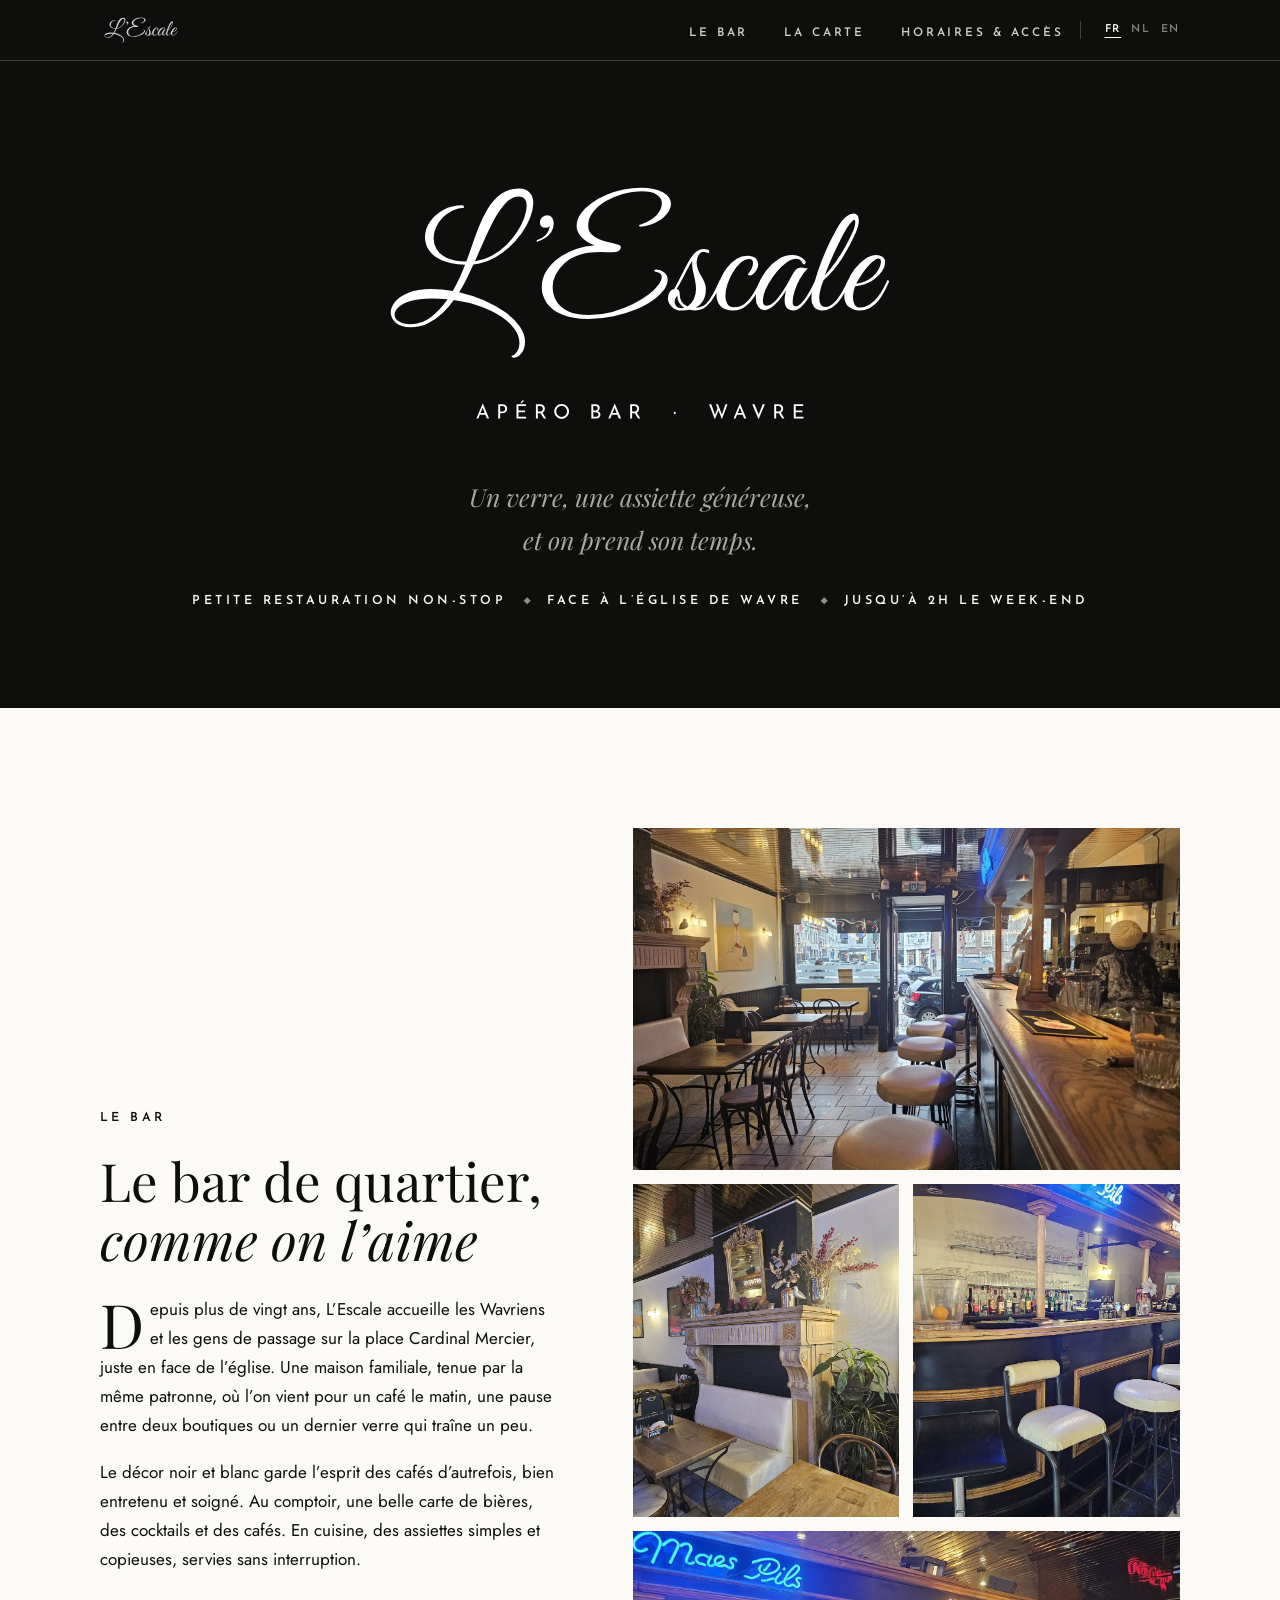
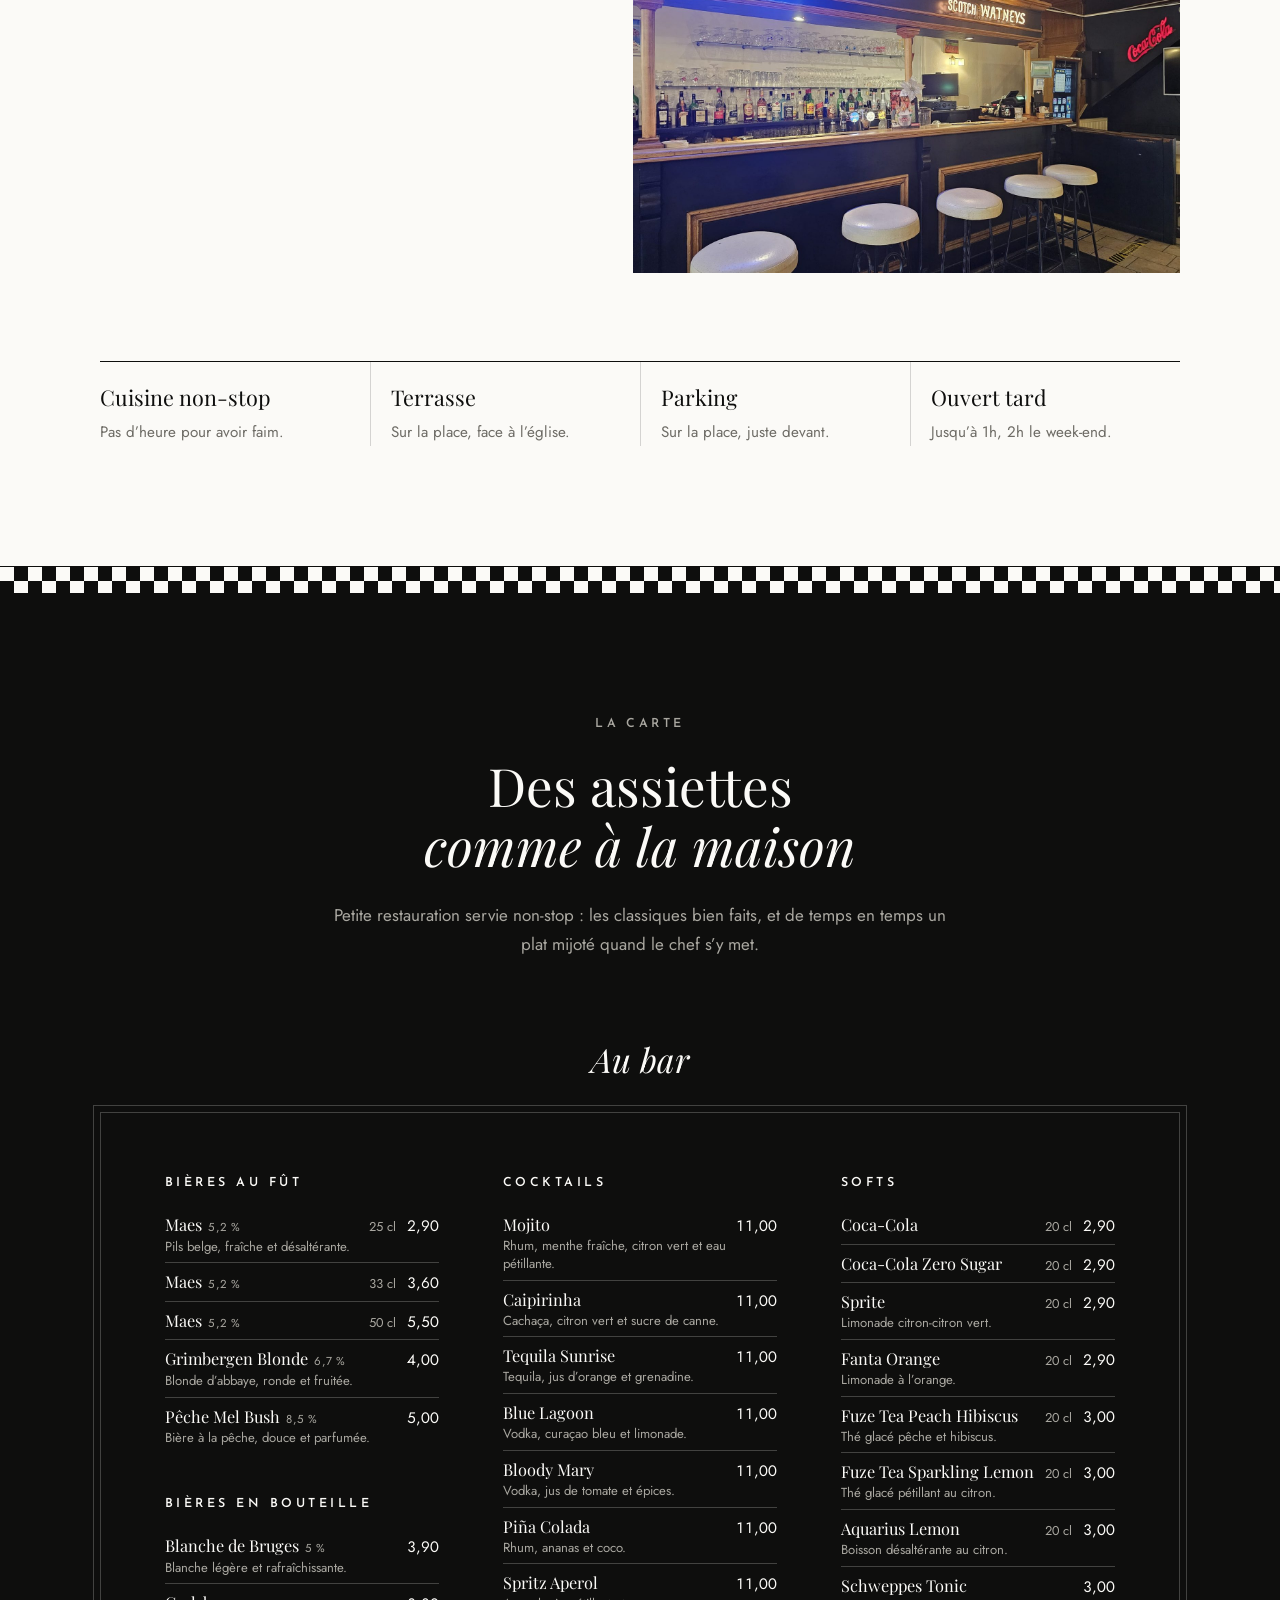
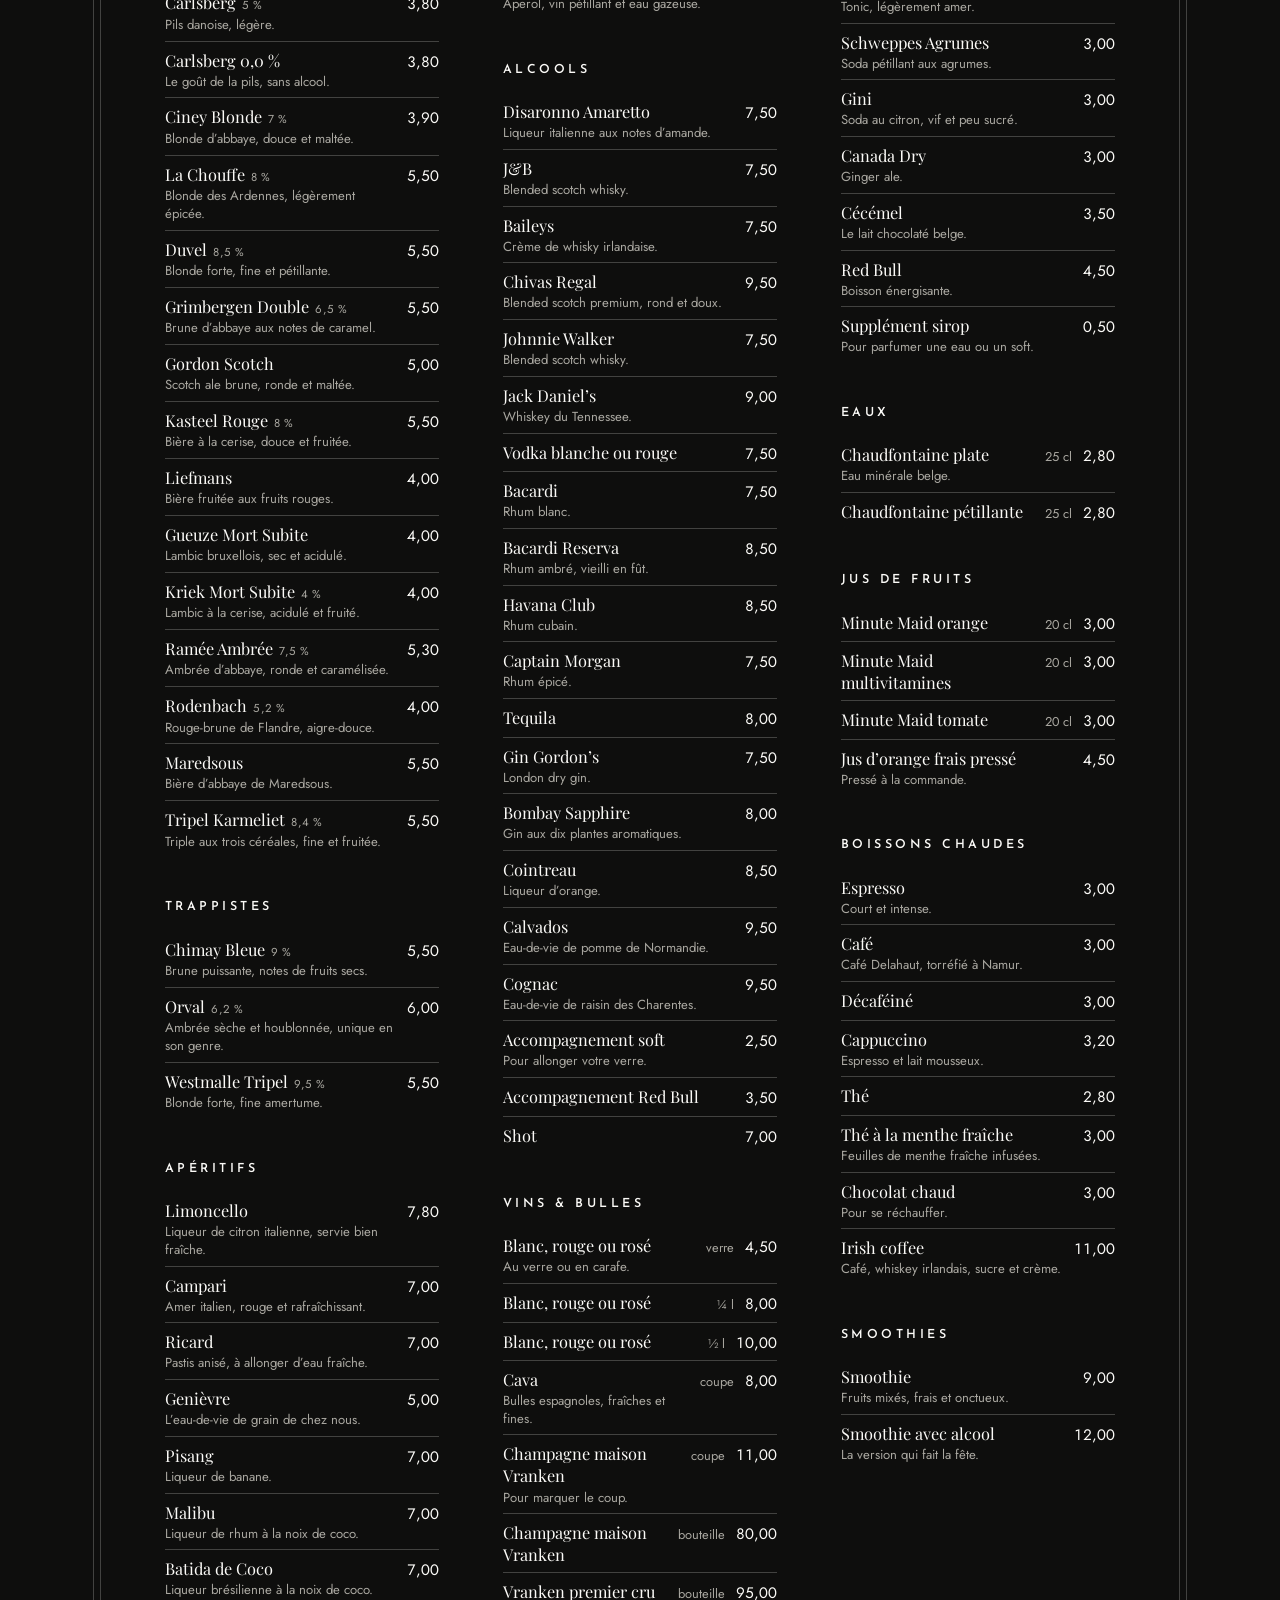
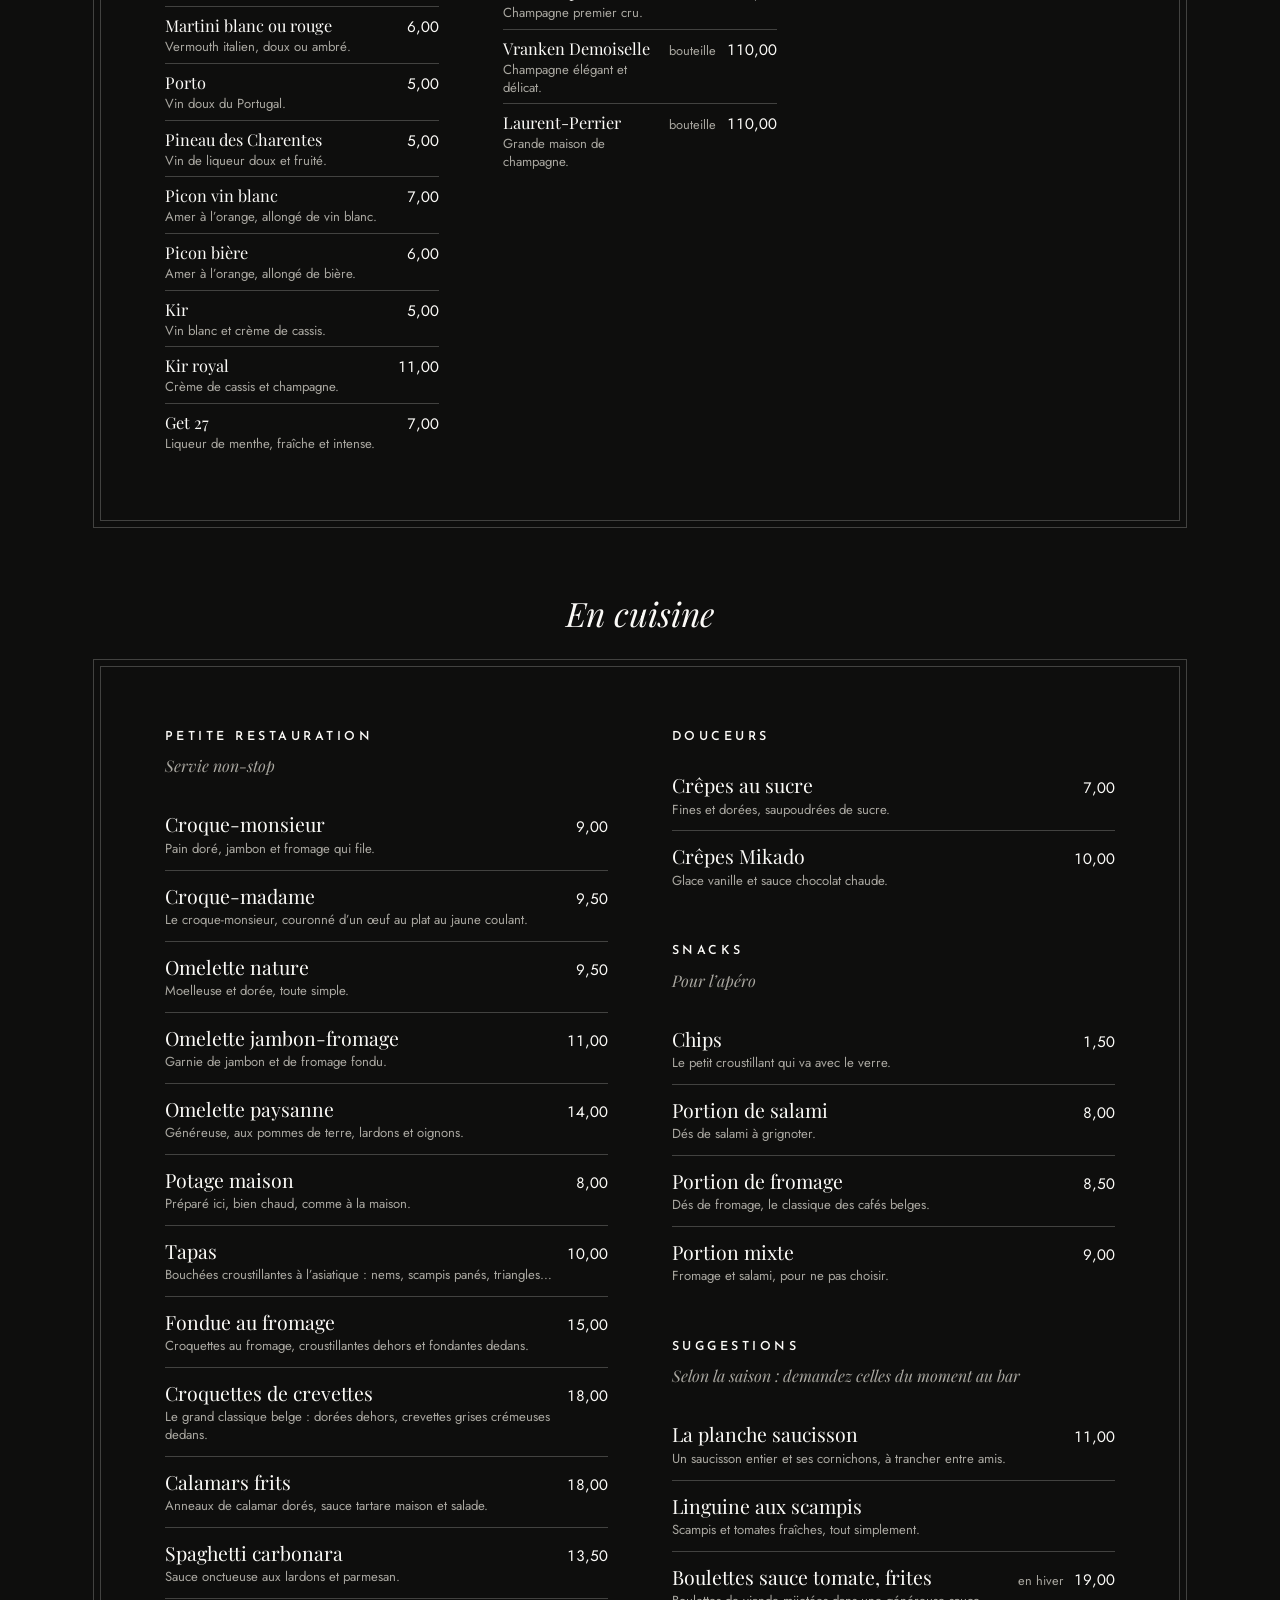
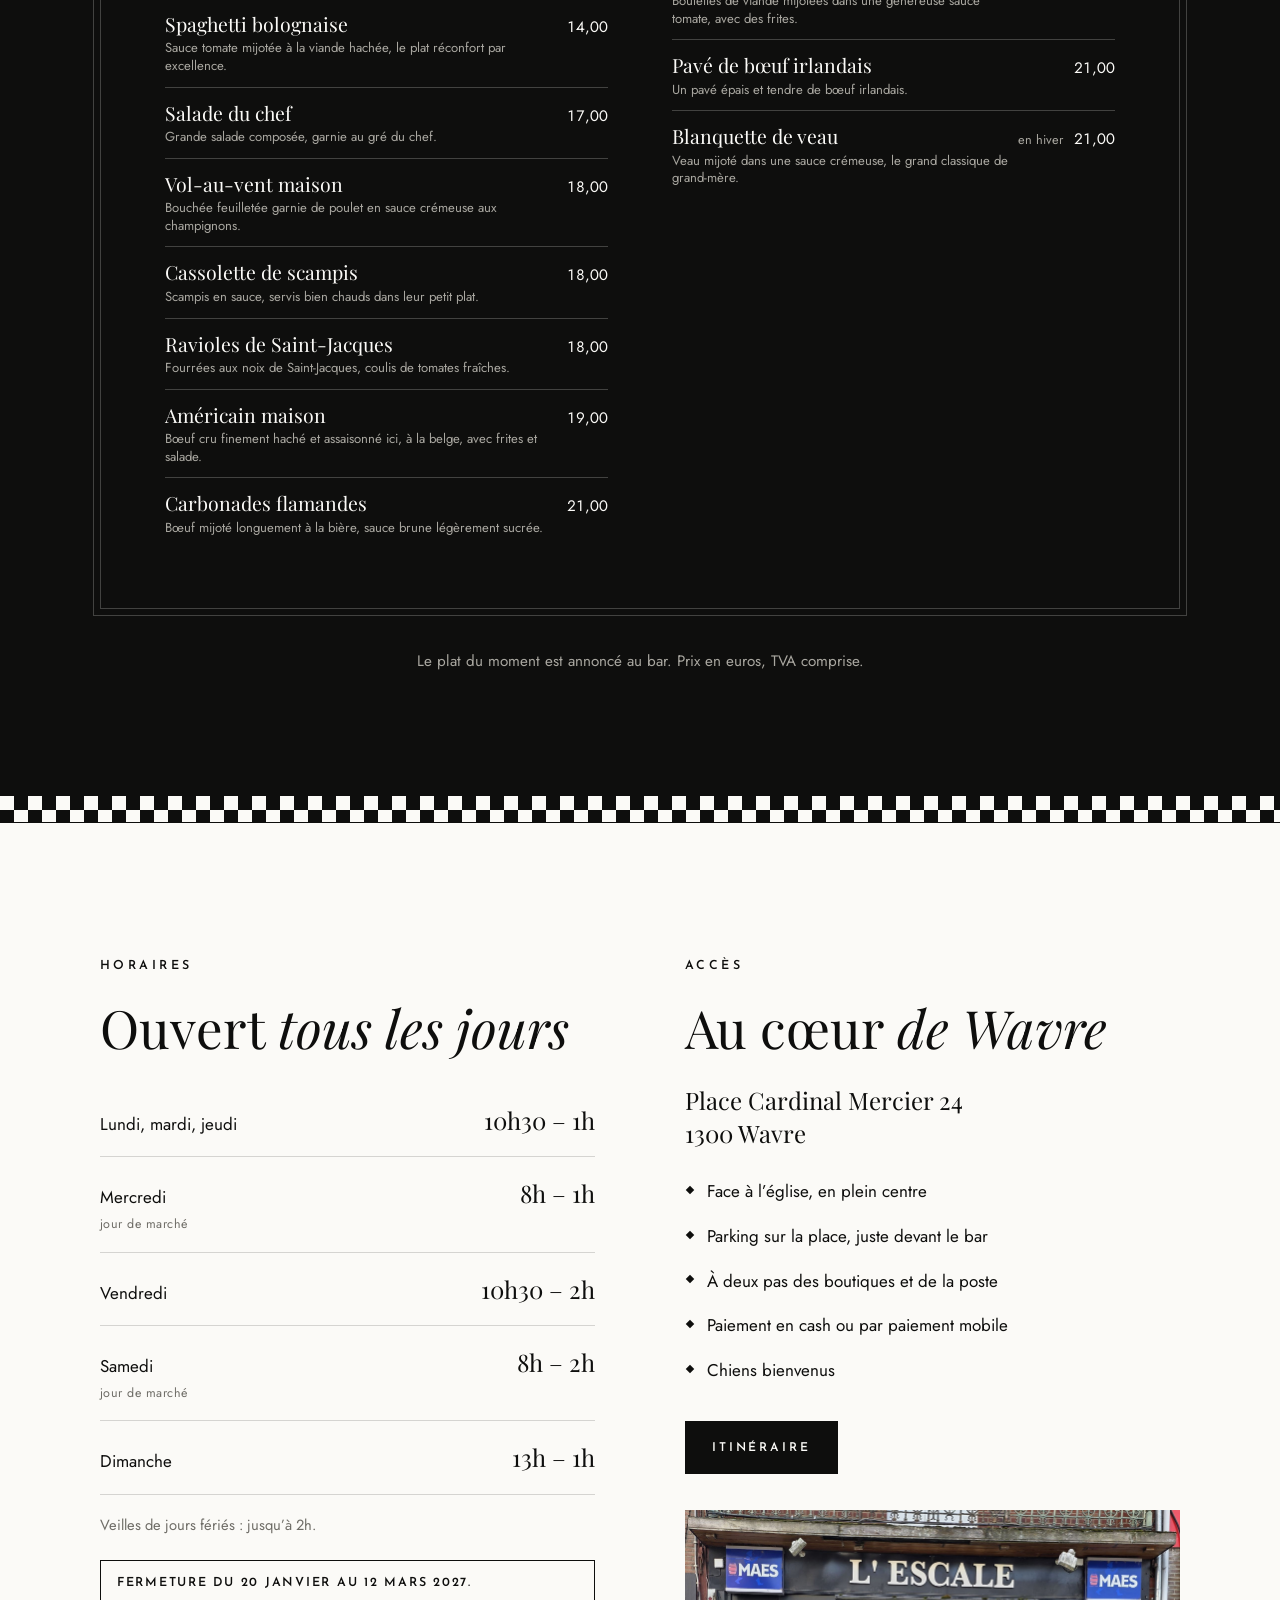
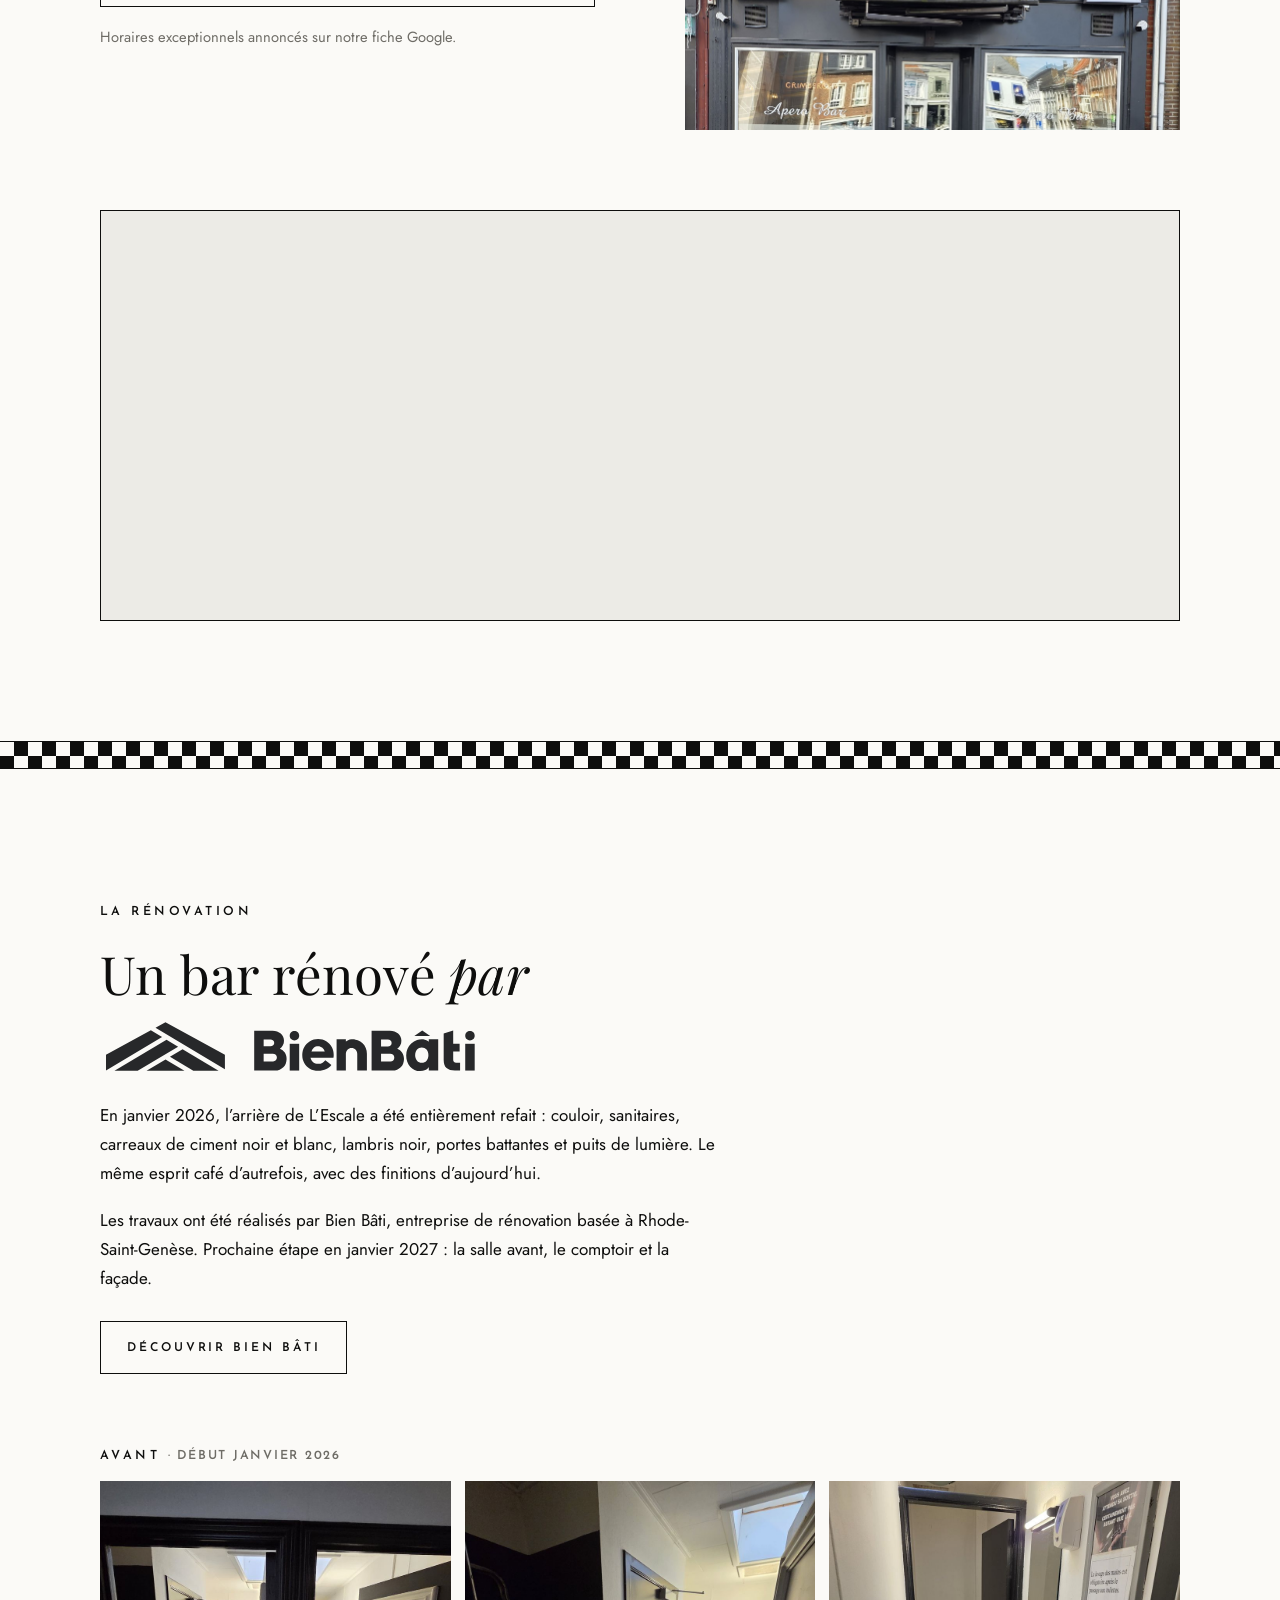
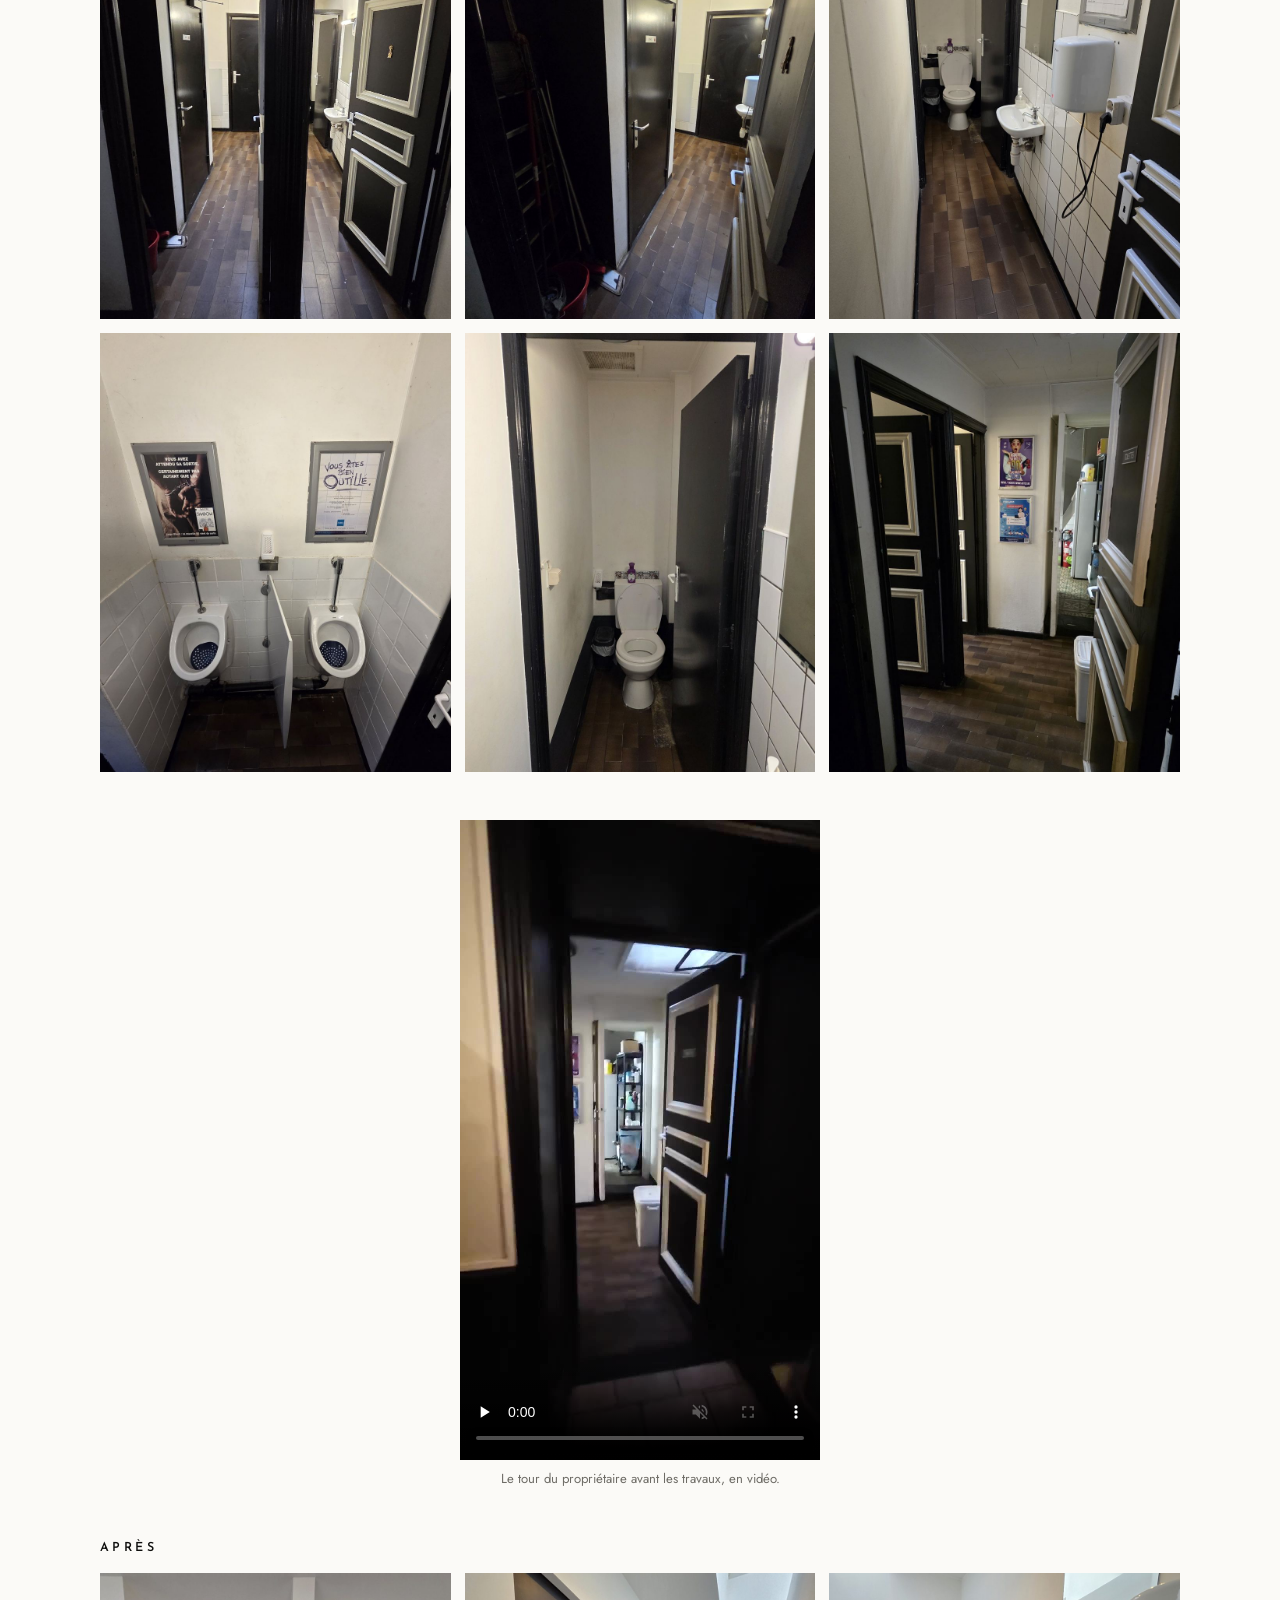
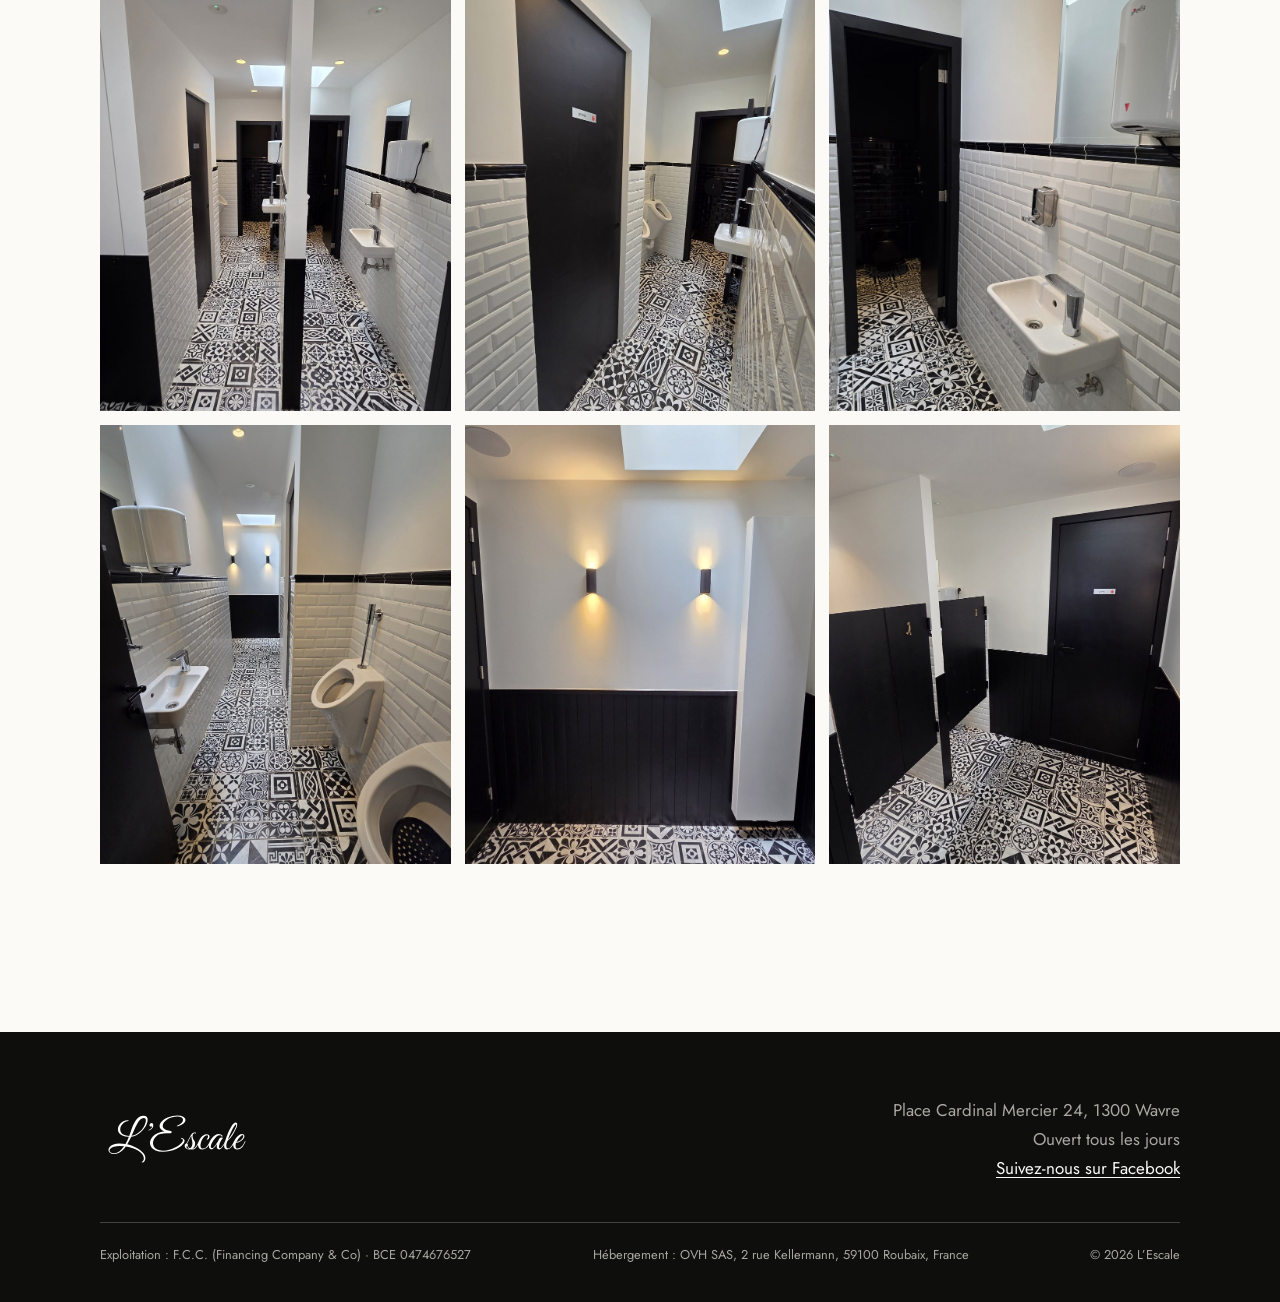
==== commit a75f7594: "Horaires d'ouverture détaillés ; carte : réponses de la patronne (Vranken, Delahaut, tapas, saisons)" ====
--- a/index.html
+++ b/index.html
@@ -23,7 +23,7 @@
 <meta property="og:locale" content="fr_BE">
 <meta name="theme-color" content="#0e0e0d">
 <link rel="preload" href="fonts/playfair-display-latin-400-normal.woff2" as="font" type="font/woff2" crossorigin>
-<link rel="stylesheet" href="css/style.css?v=13">
+<link rel="stylesheet" href="css/style.css?v=15">
 <script type="application/ld+json">
 {
   "@context": "https://schema.org",
@@ -43,6 +43,13 @@
   "paymentAccepted": "Cash, paiement mobile",
   "sameAs": ["https://www.facebook.com/profile.php?id=100067364105003"],
   "servesCuisine": "Cuisine belge familiale",
+  "openingHoursSpecification": [
+    { "@type": "OpeningHoursSpecification", "dayOfWeek": ["Monday", "Tuesday", "Thursday"], "opens": "10:30", "closes": "01:00" },
+    { "@type": "OpeningHoursSpecification", "dayOfWeek": "Wednesday", "opens": "08:00", "closes": "01:00" },
+    { "@type": "OpeningHoursSpecification", "dayOfWeek": "Friday", "opens": "10:30", "closes": "02:00" },
+    { "@type": "OpeningHoursSpecification", "dayOfWeek": "Saturday", "opens": "08:00", "closes": "02:00" },
+    { "@type": "OpeningHoursSpecification", "dayOfWeek": "Sunday", "opens": "13:00", "closes": "01:00" }
+  ],
   "amenityFeature": [
     { "@type": "LocationFeatureSpecification", "name": "Terrasse", "value": true }
   ]
@@ -120,19 +127,19 @@
     <div class="rubrique rubrique--compacte"><h4>Apéritifs</h4><ul><li><span>Limoncello<em>Liqueur de citron italienne, servie bien fraîche.</em></span><b>7,80</b></li><li><span>Campari<em>Amer italien, rouge et rafraîchissant.</em></span><b>7,00</b></li><li><span>Ricard<em>Pastis anisé, à allonger d’eau fraîche.</em></span><b>7,00</b></li><li><span>Genièvre<em>L’eau-de-vie de grain de chez nous.</em></span><b>5,00</b></li><li><span>Pisang<em>Liqueur de banane.</em></span><b>7,00</b></li><li><span>Malibu<em>Liqueur de rhum à la noix de coco.</em></span><b>7,00</b></li><li><span>Batida de Coco<em>Liqueur brésilienne à la noix de coco.</em></span><b>7,00</b></li><li><span>Martini blanc ou rouge<em>Vermouth italien, doux ou ambré.</em></span><b>6,00</b></li><li><span>Porto<em>Vin doux du Portugal.</em></span><b>5,00</b></li><li><span>Pineau des Charentes<em>Vin de liqueur doux et fruité.</em></span><b>5,00</b></li><li><span>Picon vin blanc<em>Amer à l’orange, allongé de vin blanc.</em></span><b>7,00</b></li><li><span>Picon bière<em>Amer à l’orange, allongé de bière.</em></span><b>6,00</b></li><li><span>Kir<em>Vin blanc et crème de cassis.</em></span><b>5,00</b></li><li><span>Kir royal<em>Crème de cassis et champagne.</em></span><b>11,00</b></li><li><span>Get 27<em>Liqueur de menthe, fraîche et intense.</em></span><b>7,00</b></li></ul></div>
     <div class="rubrique rubrique--compacte"><h4>Cocktails</h4><ul><li><span>Mojito<em>Rhum, menthe fraîche, citron vert et eau pétillante.</em></span><b>11,00</b></li><li><span>Caipirinha<em>Cachaça, citron vert et sucre de canne.</em></span><b>11,00</b></li><li><span>Tequila Sunrise<em>Tequila, jus d’orange et grenadine.</em></span><b>11,00</b></li><li><span>Blue Lagoon<em>Vodka, curaçao bleu et limonade.</em></span><b>11,00</b></li><li><span>Bloody Mary<em>Vodka, jus de tomate et épices.</em></span><b>11,00</b></li><li><span>Piña Colada<em>Rhum, ananas et coco.</em></span><b>11,00</b></li><li><span>Spritz Aperol<em>Aperol, vin pétillant et eau gazeuse.</em></span><b>11,00</b></li></ul></div>
     <div class="rubrique rubrique--compacte"><h4>Alcools</h4><ul><li><span>Disaronno Amaretto<em>Liqueur italienne aux notes d’amande.</em></span><b>7,50</b></li><li><span>J&amp;B<em>Blended scotch whisky.</em></span><b>7,50</b></li><li><span>Baileys<em>Crème de whisky irlandaise.</em></span><b>7,50</b></li><li><span>Chivas Regal<em>Blended scotch premium, rond et doux.</em></span><b>9,50</b></li><li><span>Johnnie Walker<em>Blended scotch whisky.</em></span><b>7,50</b></li><li><span>Jack Daniel’s<em>Whiskey du Tennessee.</em></span><b>9,00</b></li><li><span>Vodka blanche ou rouge</span><b>7,50</b></li><li><span>Bacardi<em>Rhum blanc.</em></span><b>7,50</b></li><li><span>Bacardi Reserva<em>Rhum ambré, vieilli en fût.</em></span><b>8,50</b></li><li><span>Havana Club<em>Rhum cubain.</em></span><b>8,50</b></li><li><span>Captain Morgan<em>Rhum épicé.</em></span><b>7,50</b></li><li><span>Tequila</span><b>8,00</b></li><li><span>Gin Gordon’s<em>London dry gin.</em></span><b>7,50</b></li><li><span>Bombay Sapphire<em>Gin aux dix plantes aromatiques.</em></span><b>8,00</b></li><li><span>Cointreau<em>Liqueur d’orange.</em></span><b>8,50</b></li><li><span>Calvados<em>Eau-de-vie de pomme de Normandie.</em></span><b>9,50</b></li><li><span>Cognac<em>Eau-de-vie de raisin des Charentes.</em></span><b>9,50</b></li><li><span>Accompagnement soft<em>Pour allonger votre verre.</em></span><b>2,50</b></li><li><span>Accompagnement Red Bull</span><b>3,50</b></li><li><span>Shot</span><b>7,00</b></li></ul></div>
-    <div class="rubrique rubrique--compacte"><h4>Vins & bulles</h4><ul><li><span>Blanc, rouge ou rosé<em>Au verre ou en carafe.</em></span><b><small>verre</small> 4,50</b></li><li><span>Blanc, rouge ou rosé</span><b><small>¼ l</small> 8,00</b></li><li><span>Blanc, rouge ou rosé</span><b><small>½ l</small> 10,00</b></li><li><span>Cava<em>Bulles espagnoles, fraîches et fines.</em></span><b><small>coupe</small> 8,00</b></li><li><span>Champagne<em>Pour marquer le coup.</em></span><b><small>coupe</small> 11,00</b></li><li><span>Champagne</span><b><small>bouteille</small> 80,00</b></li><li><span>Vranken premier cru<em>Champagne premier cru.</em></span><b><small>bouteille</small> 95,00</b></li><li><span>Vranken Demoiselle<em>Champagne élégant et délicat.</em></span><b><small>bouteille</small> 110,00</b></li><li><span>Laurent-Perrier<em>Grande maison de champagne.</em></span><b><small>bouteille</small> 110,00</b></li></ul></div>
+    <div class="rubrique rubrique--compacte"><h4>Vins & bulles</h4><ul><li><span>Blanc, rouge ou rosé<em>Au verre ou en carafe.</em></span><b><small>verre</small> 4,50</b></li><li><span>Blanc, rouge ou rosé</span><b><small>¼ l</small> 8,00</b></li><li><span>Blanc, rouge ou rosé</span><b><small>½ l</small> 10,00</b></li><li><span>Cava<em>Bulles espagnoles, fraîches et fines.</em></span><b><small>coupe</small> 8,00</b></li><li><span>Champagne maison Vranken<em>Pour marquer le coup.</em></span><b><small>coupe</small> 11,00</b></li><li><span>Champagne maison Vranken</span><b><small>bouteille</small> 80,00</b></li><li><span>Vranken premier cru<em>Champagne premier cru.</em></span><b><small>bouteille</small> 95,00</b></li><li><span>Vranken Demoiselle<em>Champagne élégant et délicat.</em></span><b><small>bouteille</small> 110,00</b></li><li><span>Laurent-Perrier<em>Grande maison de champagne.</em></span><b><small>bouteille</small> 110,00</b></li></ul></div>
     <div class="rubrique rubrique--compacte"><h4>Softs</h4><ul><li><span>Coca-Cola</span><b><small>20 cl</small> 2,90</b></li><li><span>Coca-Cola Zero Sugar</span><b><small>20 cl</small> 2,90</b></li><li><span>Sprite<em>Limonade citron-citron vert.</em></span><b><small>20 cl</small> 2,90</b></li><li><span>Fanta Orange<em>Limonade à l’orange.</em></span><b><small>20 cl</small> 2,90</b></li><li><span>Fuze Tea Peach Hibiscus<em>Thé glacé pêche et hibiscus.</em></span><b><small>20 cl</small> 3,00</b></li><li><span>Fuze Tea Sparkling Lemon<em>Thé glacé pétillant au citron.</em></span><b><small>20 cl</small> 3,00</b></li><li><span>Aquarius Lemon<em>Boisson désaltérante au citron.</em></span><b><small>20 cl</small> 3,00</b></li><li><span>Schweppes Tonic<em>Tonic, légèrement amer.</em></span><b>3,00</b></li><li><span>Schweppes Agrumes<em>Soda pétillant aux agrumes.</em></span><b>3,00</b></li><li><span>Gini<em>Soda au citron, vif et peu sucré.</em></span><b>3,00</b></li><li><span>Canada Dry<em>Ginger ale.</em></span><b>3,00</b></li><li><span>Cécémel<em>Le lait chocolaté belge.</em></span><b>3,50</b></li><li><span>Red Bull<em>Boisson énergisante.</em></span><b>4,50</b></li><li><span>Supplément sirop<em>Pour parfumer une eau ou un soft.</em></span><b>0,50</b></li></ul></div>
     <div class="rubrique rubrique--compacte"><h4>Eaux</h4><ul><li><span>Chaudfontaine plate<em>Eau minérale belge.</em></span><b><small>25 cl</small> 2,80</b></li><li><span>Chaudfontaine pétillante</span><b><small>25 cl</small> 2,80</b></li></ul></div>
     <div class="rubrique rubrique--compacte"><h4>Jus de fruits</h4><ul><li><span>Minute Maid orange</span><b><small>20 cl</small> 3,00</b></li><li><span>Minute Maid multivitamines</span><b><small>20 cl</small> 3,00</b></li><li><span>Minute Maid tomate</span><b><small>20 cl</small> 3,00</b></li><li><span>Jus d’orange frais pressé<em>Pressé à la commande.</em></span><b>4,50</b></li></ul></div>
-    <div class="rubrique rubrique--compacte"><h4>Boissons chaudes</h4><ul><li><span>Espresso<em>Court et intense.</em></span><b>3,00</b></li><li><span>Café</span><b>3,00</b></li><li><span>Décaféiné</span><b>3,00</b></li><li><span>Cappuccino<em>Espresso et lait mousseux.</em></span><b>3,20</b></li><li><span>Thé</span><b>2,80</b></li><li><span>Thé à la menthe fraîche<em>Feuilles de menthe fraîche infusées.</em></span><b>3,00</b></li><li><span>Chocolat chaud<em>Pour se réchauffer.</em></span><b>3,00</b></li><li><span>Irish coffee<em>Café, whiskey irlandais, sucre et crème.</em></span><b>11,00</b></li></ul></div>
+    <div class="rubrique rubrique--compacte"><h4>Boissons chaudes</h4><ul><li><span>Espresso<em>Court et intense.</em></span><b>3,00</b></li><li><span>Café<em>Café Delahaut, torréfié à Namur.</em></span><b>3,00</b></li><li><span>Décaféiné</span><b>3,00</b></li><li><span>Cappuccino<em>Espresso et lait mousseux.</em></span><b>3,20</b></li><li><span>Thé</span><b>2,80</b></li><li><span>Thé à la menthe fraîche<em>Feuilles de menthe fraîche infusées.</em></span><b>3,00</b></li><li><span>Chocolat chaud<em>Pour se réchauffer.</em></span><b>3,00</b></li><li><span>Irish coffee<em>Café, whiskey irlandais, sucre et crème.</em></span><b>11,00</b></li></ul></div>
     <div class="rubrique rubrique--compacte"><h4>Smoothies</h4><ul><li><span>Smoothie<em>Fruits mixés, frais et onctueux.</em></span><b>9,00</b></li><li><span>Smoothie avec alcool<em>La version qui fait la fête.</em></span><b>12,00</b></li></ul></div>
     </div>
     <h3 class="carte__partie">En cuisine</h3>
     <div class="carte__cadre carte__cadre--cuisine">
-    <div class="rubrique"><h4>Petite restauration</h4><p class="quand">Servie non-stop</p><ul><li><span>Croque-monsieur<em>Pain doré, jambon et fromage qui file.</em></span><b>9,00</b></li><li><span>Croque-madame<em>Le croque-monsieur, couronné d’un œuf au plat au jaune coulant.</em></span><b>9,50</b></li><li><span>Omelette nature<em>Moelleuse et dorée, toute simple.</em></span><b>9,50</b></li><li><span>Omelette jambon-fromage<em>Garnie de jambon et de fromage fondu.</em></span><b>11,00</b></li><li><span>Omelette paysanne<em>Généreuse, aux pommes de terre, lardons et oignons.</em></span><b>14,00</b></li><li><span>Potage maison<em>Préparé ici, bien chaud, comme à la maison.</em></span><b>8,00</b></li><li><span>Tapas<em>Petites bouchées à partager autour d’un verre.</em></span><b>10,00</b></li><li><span>Fondue au fromage<em>Croquettes croustillantes au cœur de fromage fondant.</em></span><b>15,00</b></li><li><span>Croquettes de crevettes<em>Le grand classique belge : dorées dehors, crevettes grises crémeuses dedans.</em></span><b>18,00</b></li><li><span>Calamars frits<em>Anneaux de calamar dorés, sauce tartare maison et salade.</em></span><b>18,00</b></li><li><span>Spaghetti carbonara<em>Sauce onctueuse aux lardons et parmesan.</em></span><b>13,50</b></li><li><span>Spaghetti bolognaise<em>Sauce tomate mijotée à la viande hachée, le plat réconfort par excellence.</em></span><b>14,00</b></li><li><span>Salade du chef<em>Grande salade composée, garnie au gré du chef.</em></span><b>17,00</b></li><li><span>Vol-au-vent maison<em>Bouchée feuilletée garnie de poulet en sauce crémeuse aux champignons.</em></span><b>18,00</b></li><li><span>Cassolette de scampis<em>Scampis en sauce, servis bien chauds dans leur petit plat.</em></span><b>18,00</b></li><li><span>Ravioles de Saint-Jacques<em>Fourrées aux noix de Saint-Jacques, coulis de tomates fraîches.</em></span><b>18,00</b></li><li><span>Américain maison<em>Bœuf cru finement haché et assaisonné ici, à la belge, avec frites et salade.</em></span><b>19,00</b></li><li><span>Carbonades flamandes<em>Bœuf mijoté longuement à la bière, sauce brune légèrement sucrée.</em></span><b>21,00</b></li></ul></div>
+    <div class="rubrique"><h4>Petite restauration</h4><p class="quand">Servie non-stop</p><ul><li><span>Croque-monsieur<em>Pain doré, jambon et fromage qui file.</em></span><b>9,00</b></li><li><span>Croque-madame<em>Le croque-monsieur, couronné d’un œuf au plat au jaune coulant.</em></span><b>9,50</b></li><li><span>Omelette nature<em>Moelleuse et dorée, toute simple.</em></span><b>9,50</b></li><li><span>Omelette jambon-fromage<em>Garnie de jambon et de fromage fondu.</em></span><b>11,00</b></li><li><span>Omelette paysanne<em>Généreuse, aux pommes de terre, lardons et oignons.</em></span><b>14,00</b></li><li><span>Potage maison<em>Préparé ici, bien chaud, comme à la maison.</em></span><b>8,00</b></li><li><span>Tapas<em>Bouchées croustillantes à l’asiatique : nems, scampis panés, triangles…</em></span><b>10,00</b></li><li><span>Fondue au fromage<em>Croquettes au fromage, croustillantes dehors et fondantes dedans.</em></span><b>15,00</b></li><li><span>Croquettes de crevettes<em>Le grand classique belge : dorées dehors, crevettes grises crémeuses dedans.</em></span><b>18,00</b></li><li><span>Calamars frits<em>Anneaux de calamar dorés, sauce tartare maison et salade.</em></span><b>18,00</b></li><li><span>Spaghetti carbonara<em>Sauce onctueuse aux lardons et parmesan.</em></span><b>13,50</b></li><li><span>Spaghetti bolognaise<em>Sauce tomate mijotée à la viande hachée, le plat réconfort par excellence.</em></span><b>14,00</b></li><li><span>Salade du chef<em>Grande salade composée, garnie au gré du chef.</em></span><b>17,00</b></li><li><span>Vol-au-vent maison<em>Bouchée feuilletée garnie de poulet en sauce crémeuse aux champignons.</em></span><b>18,00</b></li><li><span>Cassolette de scampis<em>Scampis en sauce, servis bien chauds dans leur petit plat.</em></span><b>18,00</b></li><li><span>Ravioles de Saint-Jacques<em>Fourrées aux noix de Saint-Jacques, coulis de tomates fraîches.</em></span><b>18,00</b></li><li><span>Américain maison<em>Bœuf cru finement haché et assaisonné ici, à la belge, avec frites et salade.</em></span><b>19,00</b></li><li><span>Carbonades flamandes<em>Bœuf mijoté longuement à la bière, sauce brune légèrement sucrée.</em></span><b>21,00</b></li></ul></div>
     <div class="rubrique"><h4>Douceurs</h4><ul><li><span>Crêpes au sucre<em>Fines et dorées, saupoudrées de sucre.</em></span><b>7,00</b></li><li><span>Crêpes Mikado<em>Glace vanille et sauce chocolat chaude.</em></span><b>10,00</b></li></ul></div>
     <div class="rubrique"><h4>Snacks</h4><p class="quand">Pour l’apéro</p><ul><li><span>Chips<em>Le petit croustillant qui va avec le verre.</em></span><b>1,50</b></li><li><span>Portion de salami<em>Dés de salami à grignoter.</em></span><b>8,00</b></li><li><span>Portion de fromage<em>Dés de fromage, le classique des cafés belges.</em></span><b>8,50</b></li><li><span>Portion mixte<em>Fromage et salami, pour ne pas choisir.</em></span><b>9,00</b></li></ul></div>
-    <div class="rubrique"><h4>Suggestions</h4><p class="quand">Elles changent régulièrement : demandez celles du jour au bar</p><ul><li><span>La planche saucisson<em>Un saucisson entier et ses cornichons, à trancher entre amis.</em></span><b>11,00</b></li><li><span>Linguine aux scampis<em>Scampis et tomates fraîches, tout simplement.</em></span></li><li><span>Boulettes sauce tomate, frites<em>Boulettes de viande mijotées dans une généreuse sauce tomate, avec des frites.</em></span><b>19,00</b></li><li><span>Pavé de bœuf irlandais<em>Un pavé épais et tendre de bœuf irlandais.</em></span><b>21,00</b></li><li><span>Blanquette de veau<em>Veau mijoté dans une sauce crémeuse, le grand classique de grand-mère.</em></span><b>21,00</b></li></ul></div>
+    <div class="rubrique"><h4>Suggestions</h4><p class="quand">Selon la saison : demandez celles du moment au bar</p><ul><li><span>La planche saucisson<em>Un saucisson entier et ses cornichons, à trancher entre amis.</em></span><b>11,00</b></li><li><span>Linguine aux scampis<em>Scampis et tomates fraîches, tout simplement.</em></span></li><li><span>Boulettes sauce tomate, frites<em>Boulettes de viande mijotées dans une généreuse sauce tomate, avec des frites.</em></span><b><small>en hiver</small> 19,00</b></li><li><span>Pavé de bœuf irlandais<em>Un pavé épais et tendre de bœuf irlandais.</em></span><b>21,00</b></li><li><span>Blanquette de veau<em>Veau mijoté dans une sauce crémeuse, le grand classique de grand-mère.</em></span><b><small>en hiver</small> 21,00</b></li></ul></div>
     </div>
     <p class="carte__pied">Le plat du moment est annoncé au bar. Prix en euros, TVA comprise.</p>
     <!-- /CARTE -->
@@ -148,10 +155,14 @@
       <h2>Ouvert <em>tous les jours</em></h2>
       <table class="horaires">
         <tbody>
-          <tr><th scope="row">Du dimanche au jeudi</th><td>jusqu’à 1h</td></tr>
-          <tr><th scope="row">Vendredi, samedi et veilles de jours fériés</th><td>jusqu’à 2h</td></tr>
+          <tr><th scope="row">Lundi, mardi, jeudi</th><td>10h30 – 1h</td></tr>
+          <tr><th scope="row">Mercredi <small>jour de marché</small></th><td>8h – 1h</td></tr>
+          <tr><th scope="row">Vendredi</th><td>10h30 – 2h</td></tr>
+          <tr><th scope="row">Samedi <small>jour de marché</small></th><td>8h – 2h</td></tr>
+          <tr><th scope="row">Dimanche</th><td>13h – 1h</td></tr>
         </tbody>
       </table>
+      <p class="note">Veilles de jours fériés : jusqu’à 2h.</p>
       <p class="fermeture">Fermeture du 20 janvier au 12 mars 2027.</p>
       <p class="note">Horaires exceptionnels annoncés sur notre fiche Google.</p>
     </div>
--- a/css/style.css
+++ b/css/style.css
@@ -340,3 +340,4 @@
 .video-serie figcaption { margin-top: 8px; font-size: .82rem; color: var(--gris); text-align: center; }
 .logo-bb { display: block; height: 1.05em; width: auto; margin-top: .3em; }
 .rubrique li .deg { font-style: normal; font-family: var(--f-texte); font-size: .72rem; letter-spacing: .04em; color: var(--gris-clair); white-space: nowrap; margin-left: .2em; }
+.horaires th small { display: block; font-size: .78rem; color: var(--gris); letter-spacing: .04em; margin-top: 2px; }
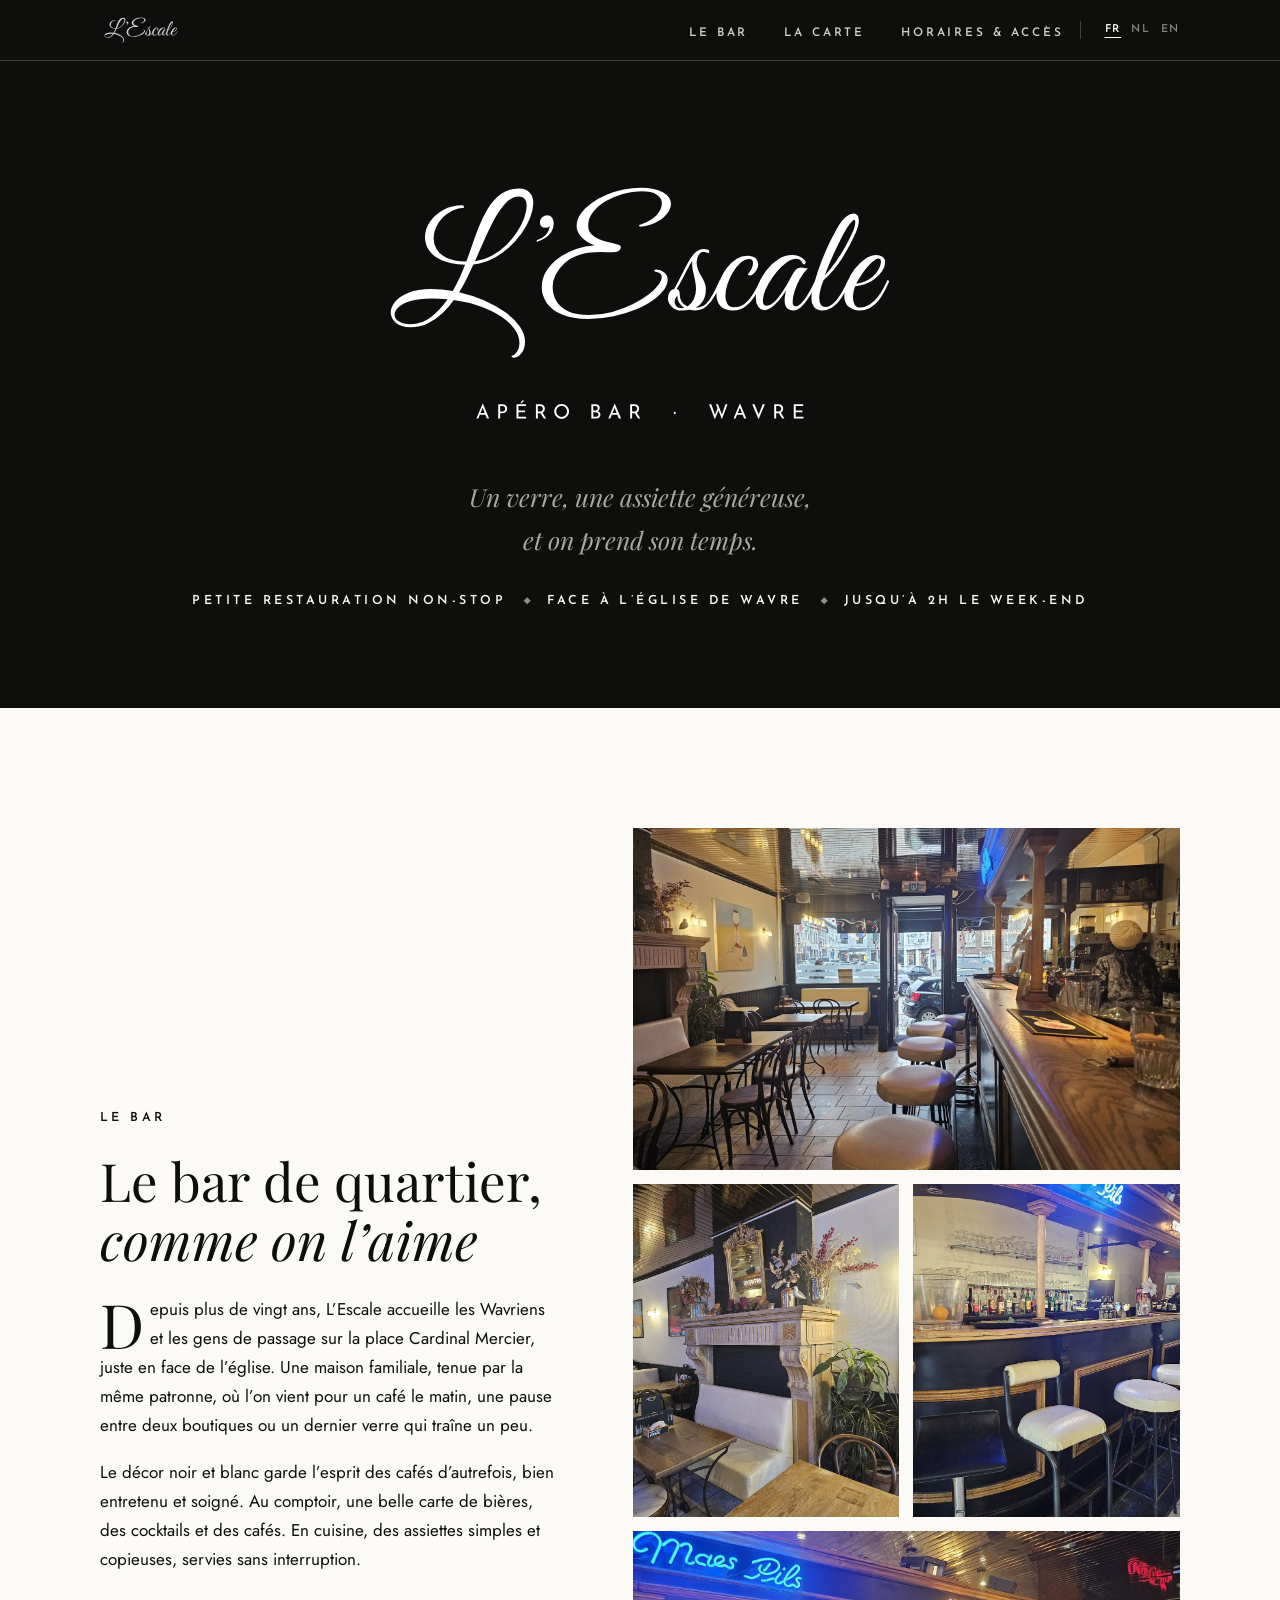
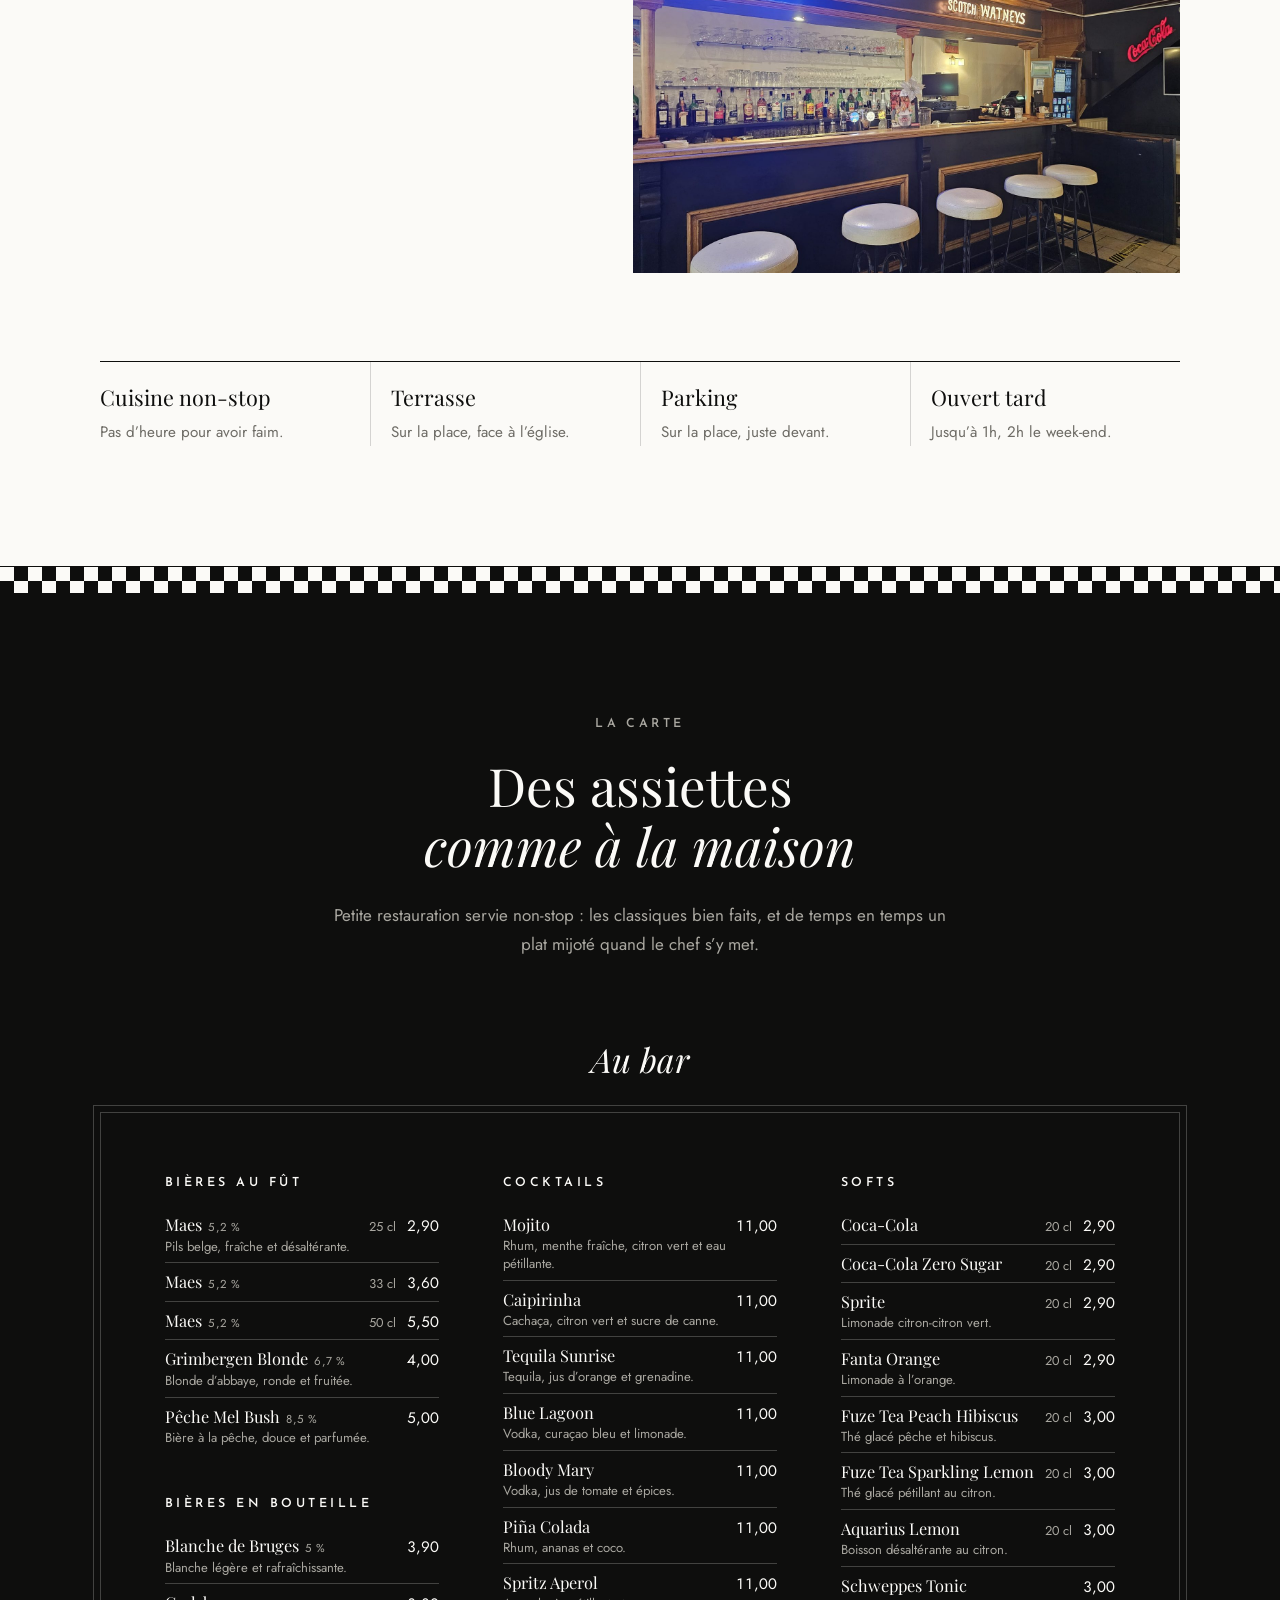
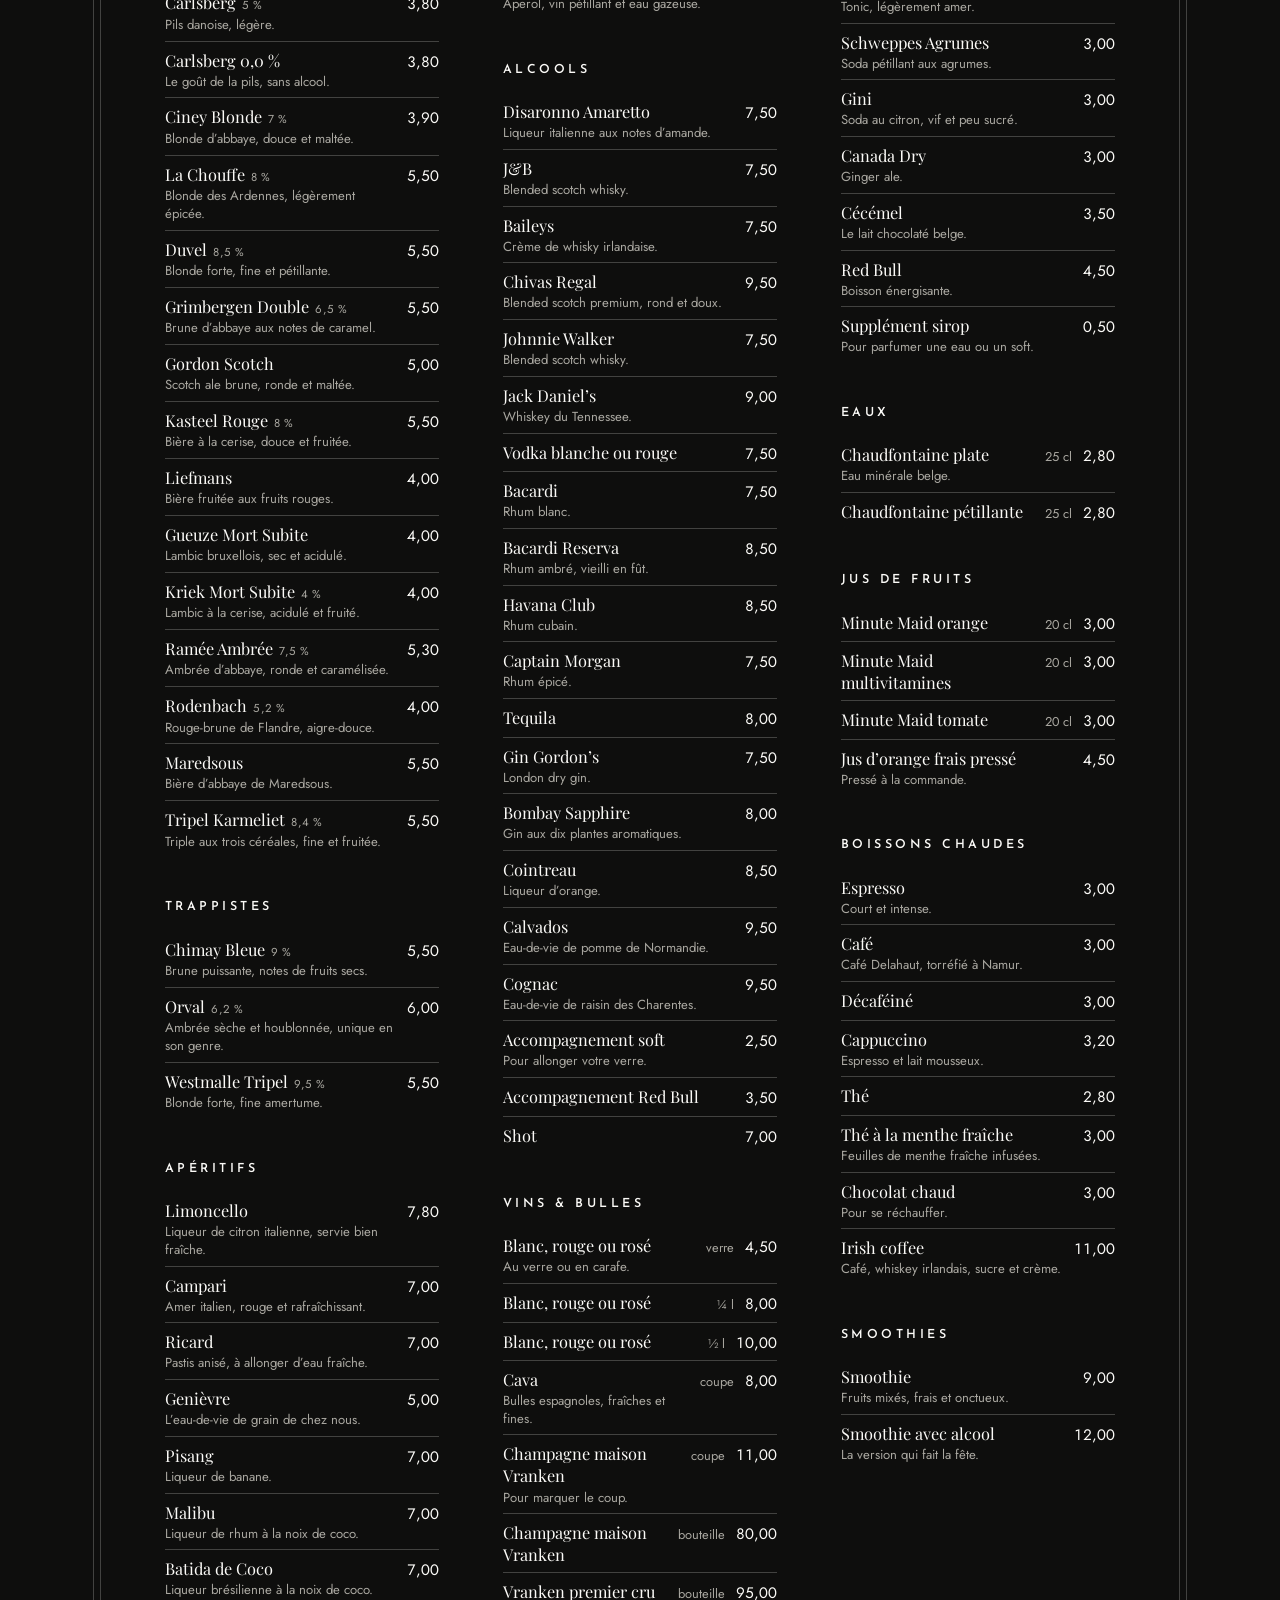
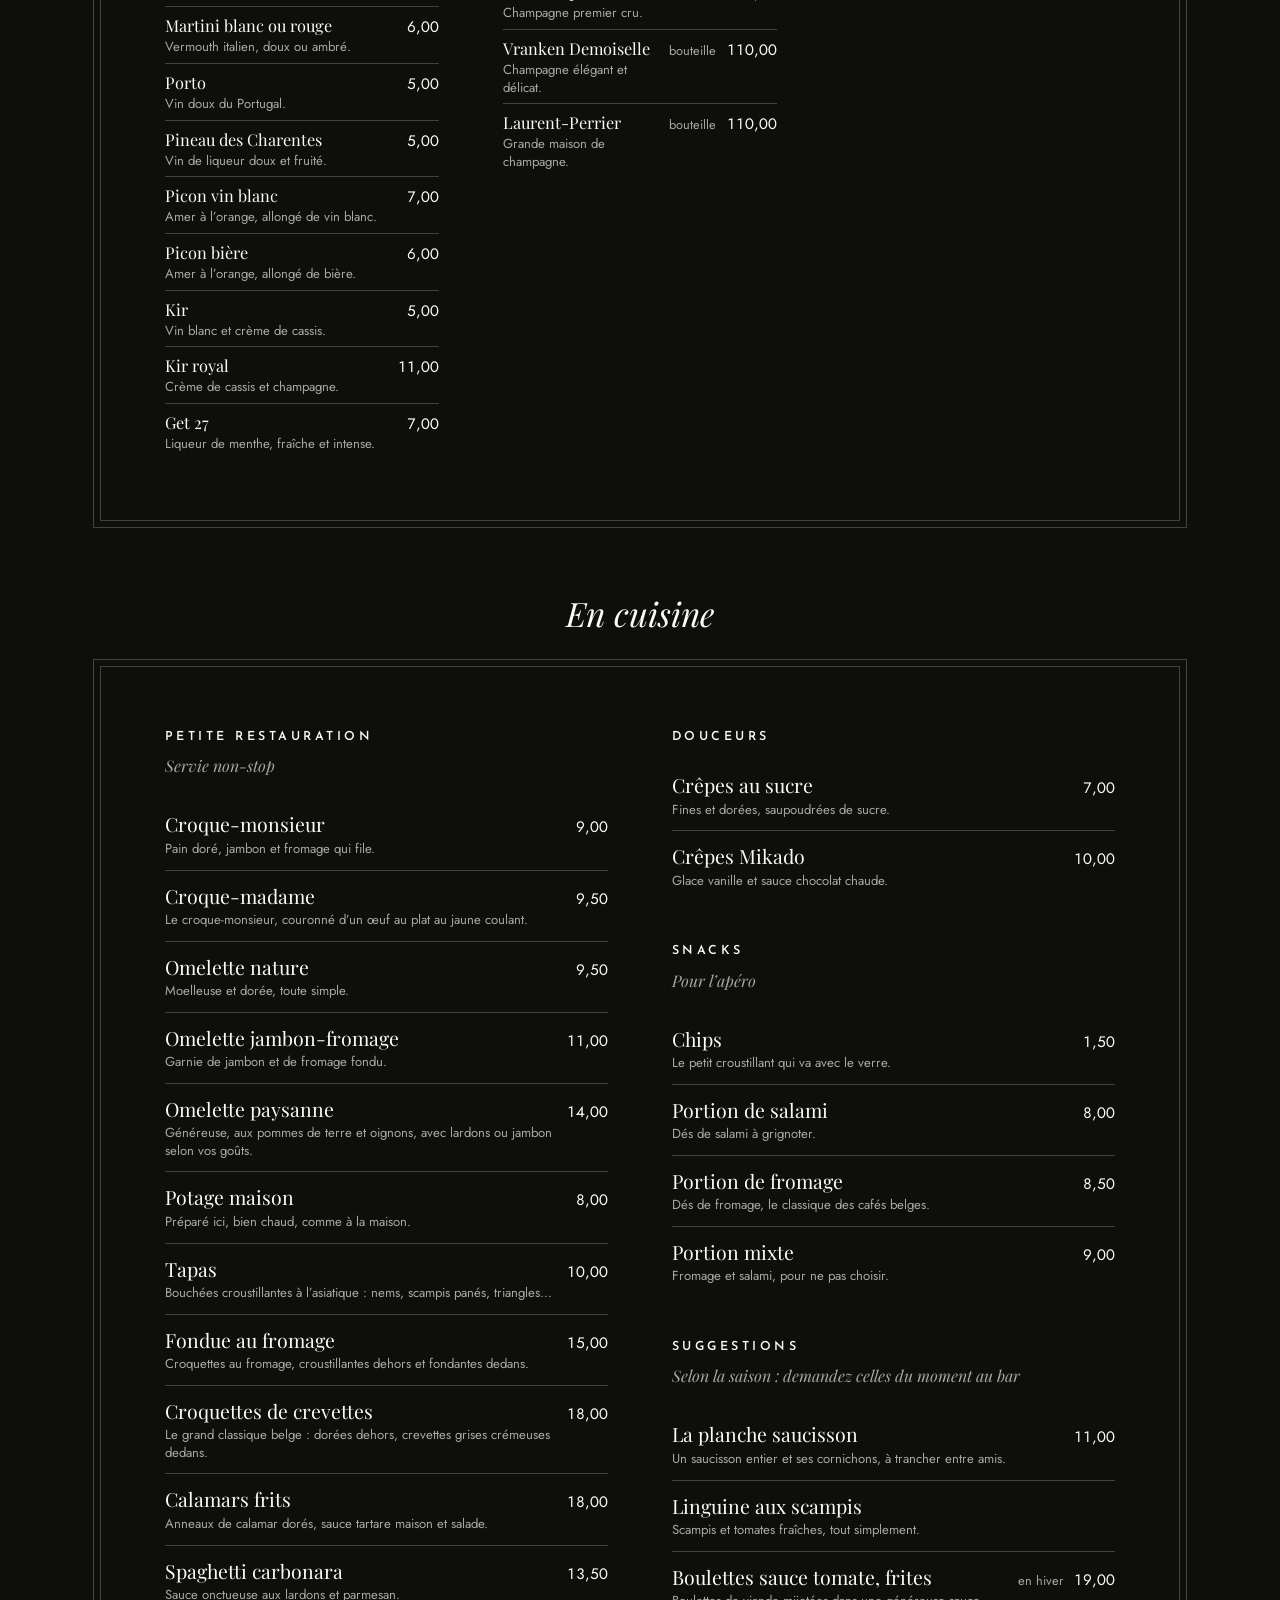
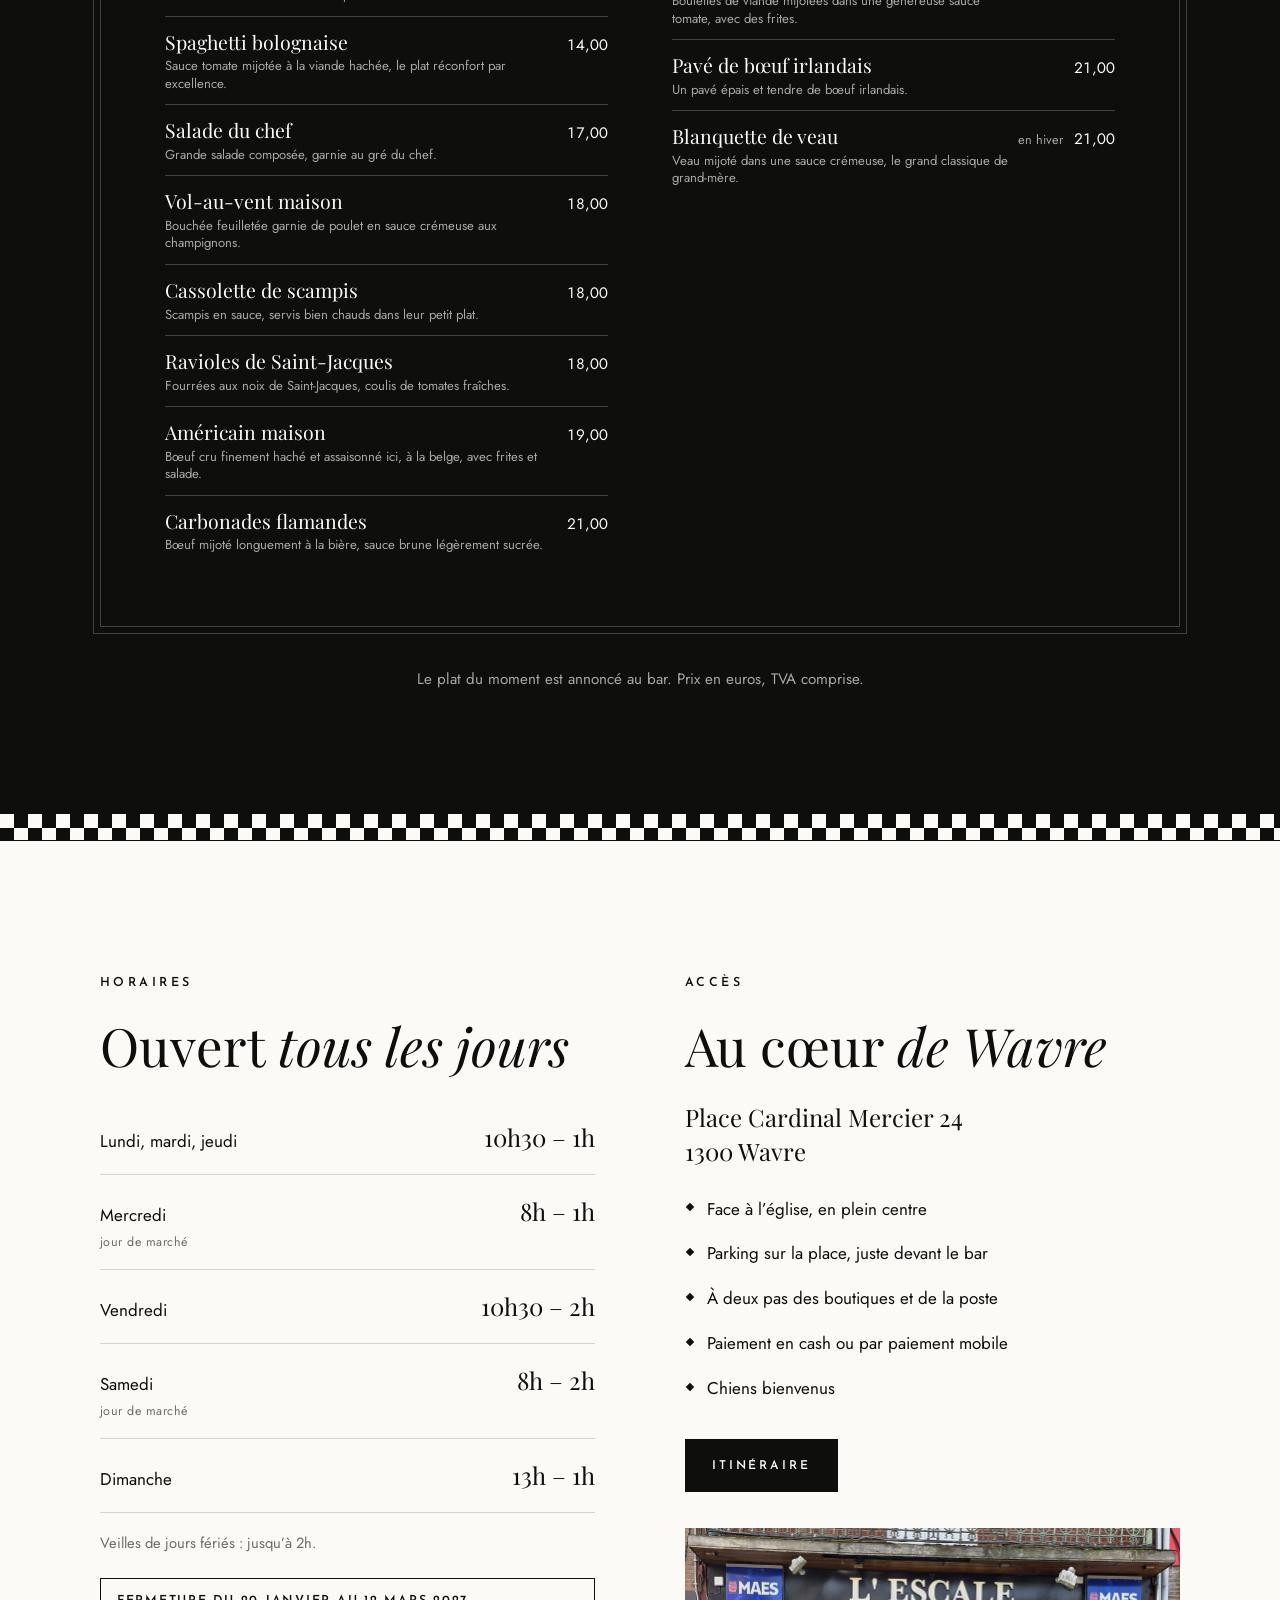
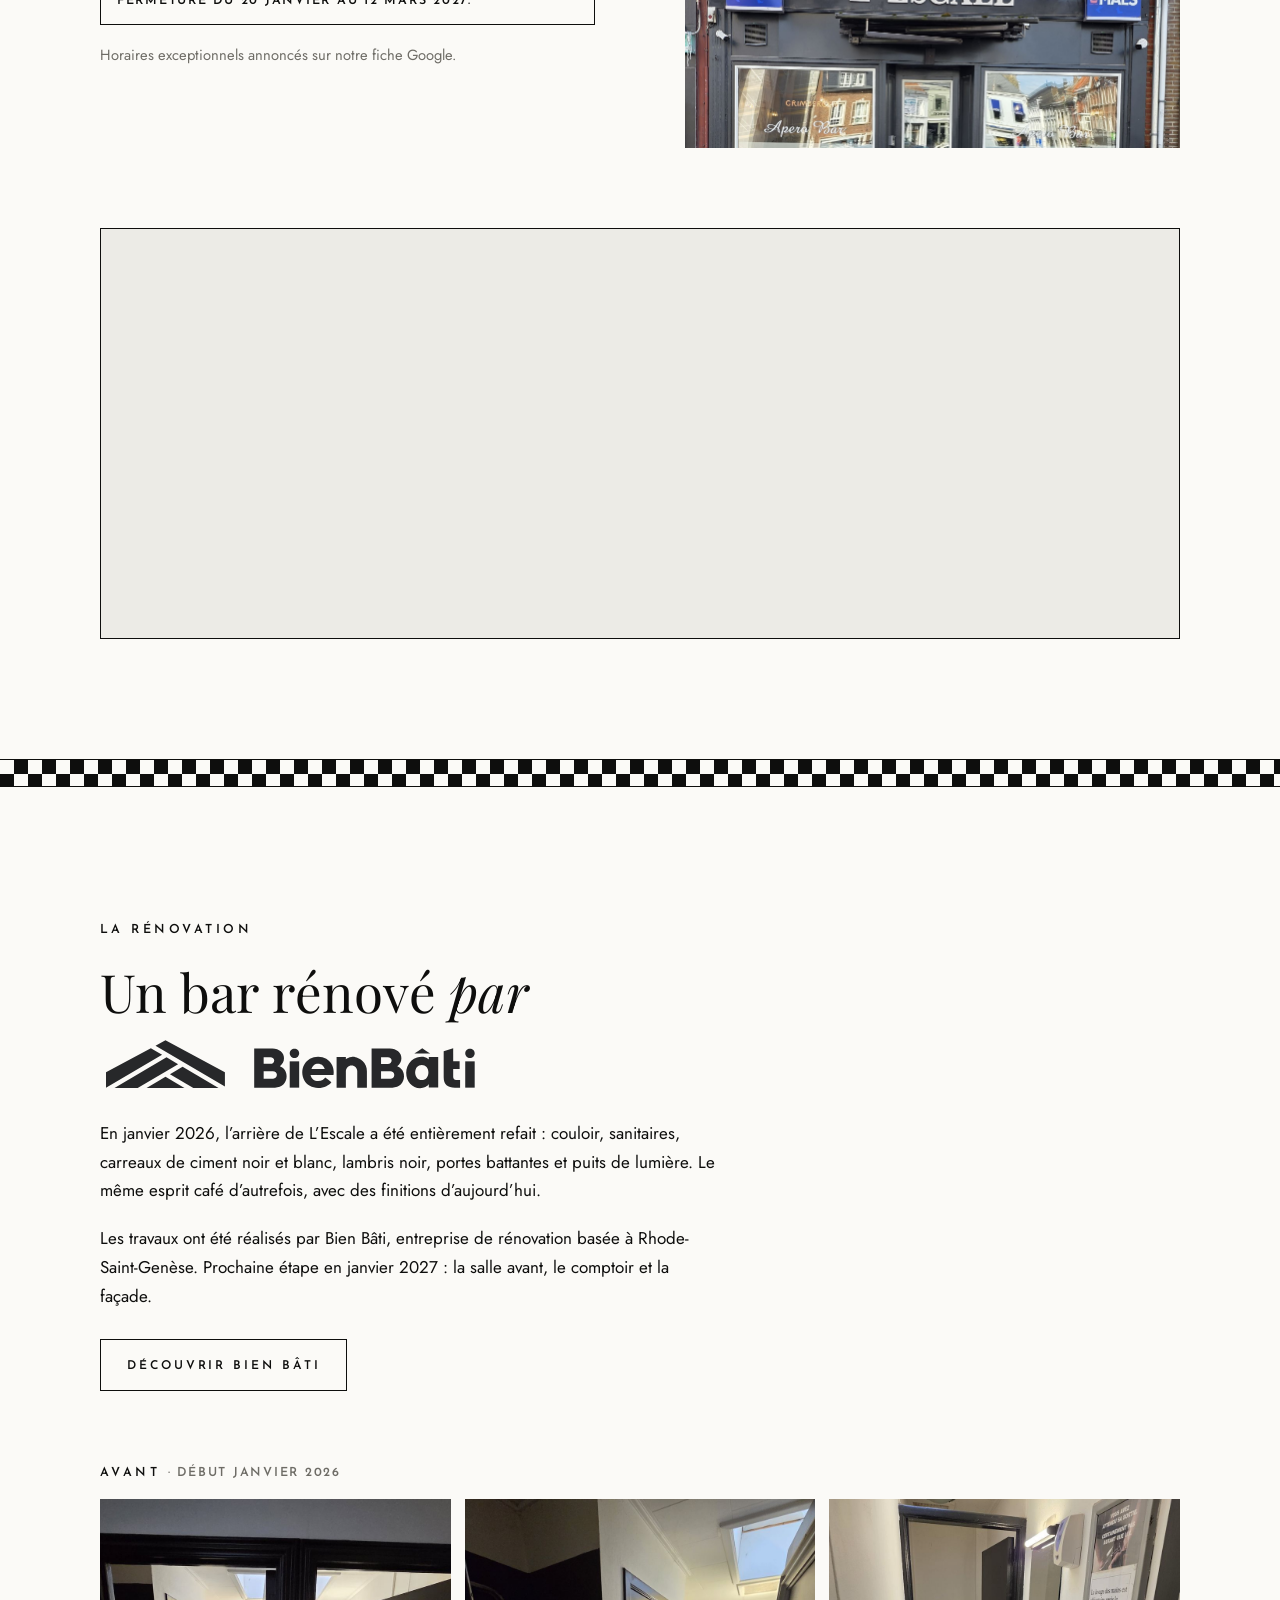
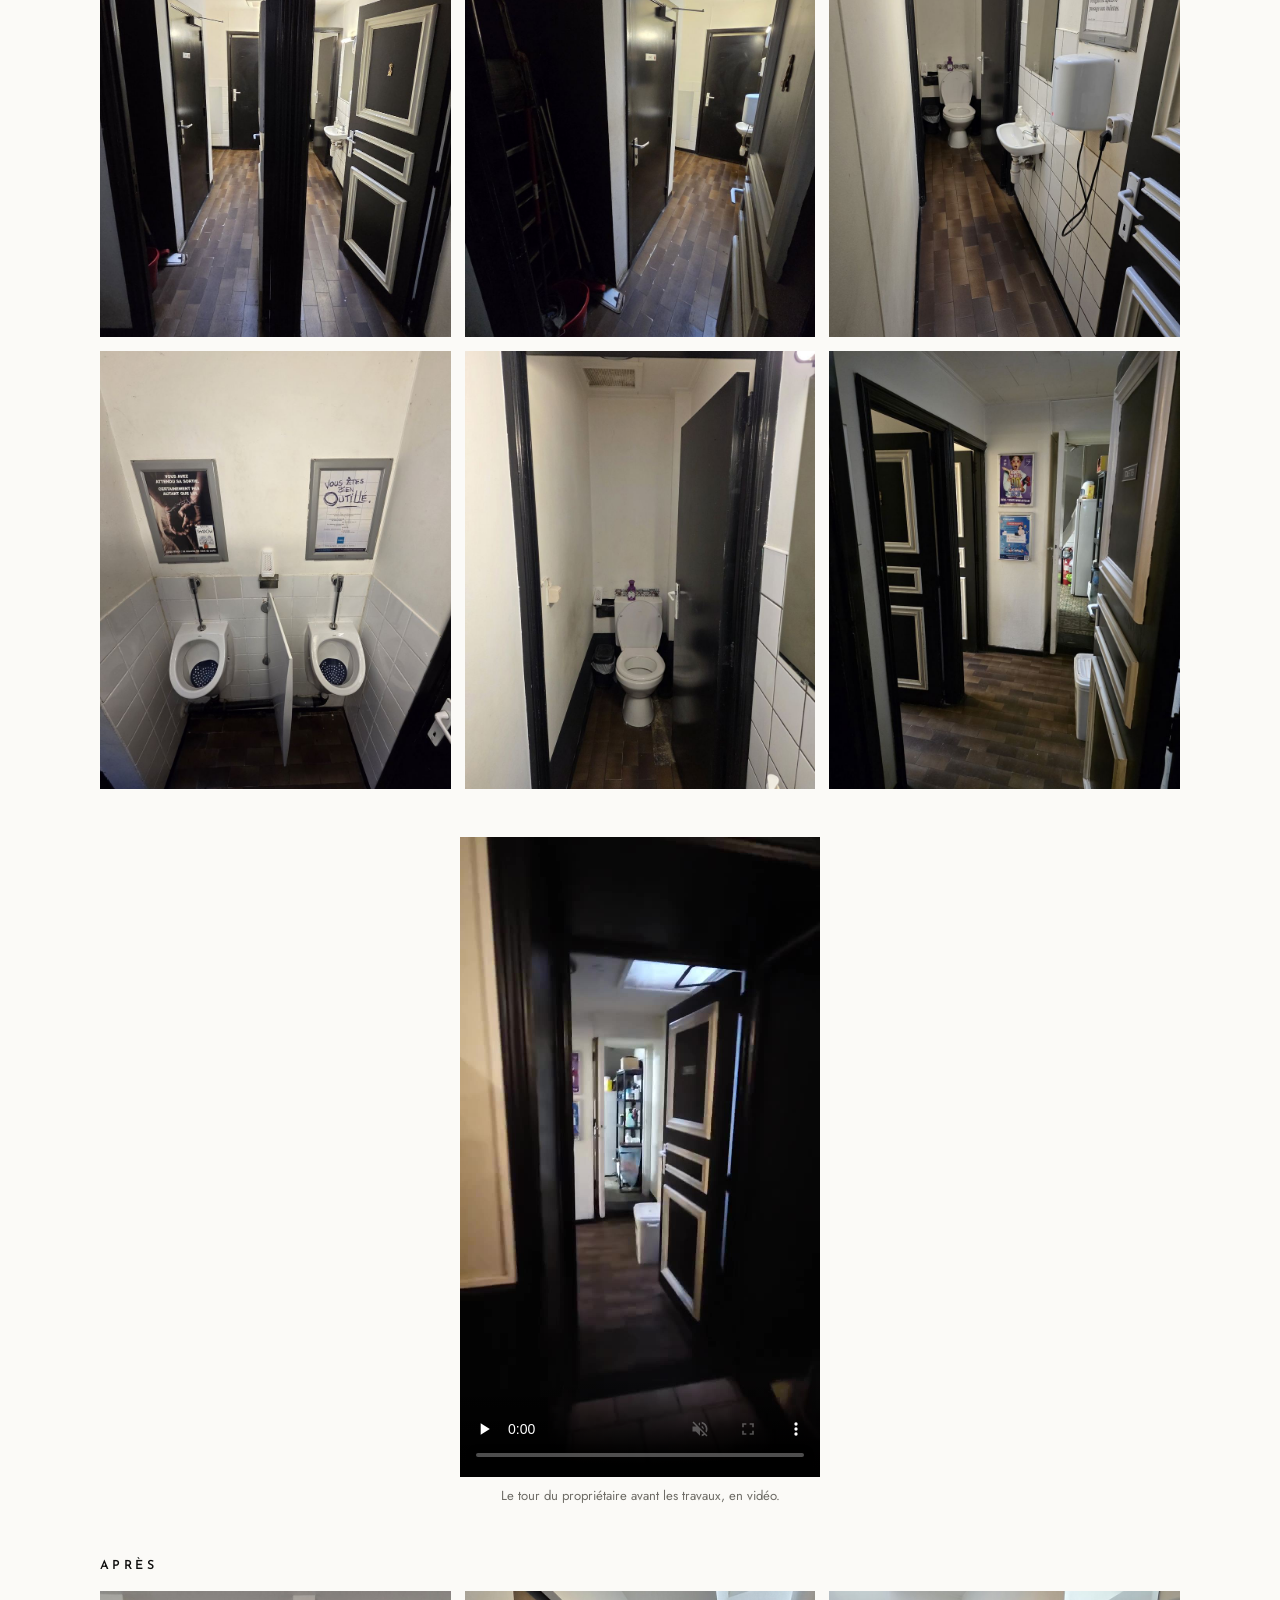
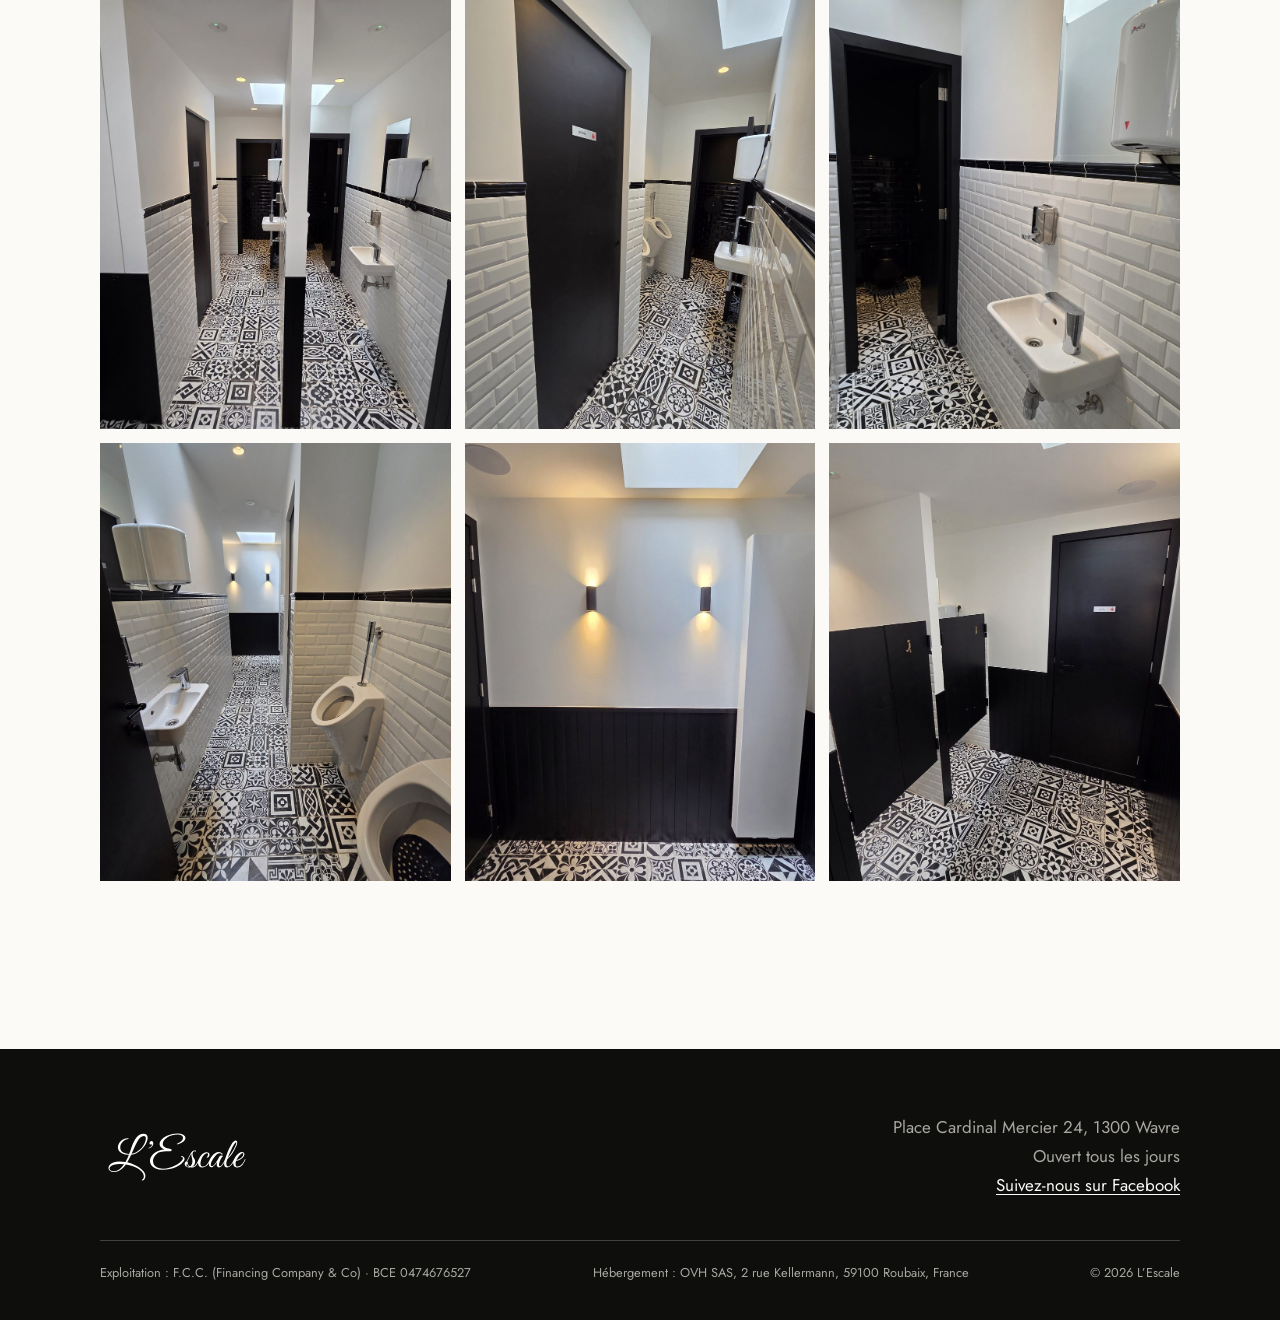
==== commit 0ad6a651: "Carte : omelette paysanne, lardons ou jambon au choix Co-Authored-By: Claude Opus 5.5 <noreply@anthr" ====
--- a/index.html
+++ b/index.html
@@ -136,7 +136,7 @@
     </div>
     <h3 class="carte__partie">En cuisine</h3>
     <div class="carte__cadre carte__cadre--cuisine">
-    <div class="rubrique"><h4>Petite restauration</h4><p class="quand">Servie non-stop</p><ul><li><span>Croque-monsieur<em>Pain doré, jambon et fromage qui file.</em></span><b>9,00</b></li><li><span>Croque-madame<em>Le croque-monsieur, couronné d’un œuf au plat au jaune coulant.</em></span><b>9,50</b></li><li><span>Omelette nature<em>Moelleuse et dorée, toute simple.</em></span><b>9,50</b></li><li><span>Omelette jambon-fromage<em>Garnie de jambon et de fromage fondu.</em></span><b>11,00</b></li><li><span>Omelette paysanne<em>Généreuse, aux pommes de terre, lardons et oignons.</em></span><b>14,00</b></li><li><span>Potage maison<em>Préparé ici, bien chaud, comme à la maison.</em></span><b>8,00</b></li><li><span>Tapas<em>Bouchées croustillantes à l’asiatique : nems, scampis panés, triangles…</em></span><b>10,00</b></li><li><span>Fondue au fromage<em>Croquettes au fromage, croustillantes dehors et fondantes dedans.</em></span><b>15,00</b></li><li><span>Croquettes de crevettes<em>Le grand classique belge : dorées dehors, crevettes grises crémeuses dedans.</em></span><b>18,00</b></li><li><span>Calamars frits<em>Anneaux de calamar dorés, sauce tartare maison et salade.</em></span><b>18,00</b></li><li><span>Spaghetti carbonara<em>Sauce onctueuse aux lardons et parmesan.</em></span><b>13,50</b></li><li><span>Spaghetti bolognaise<em>Sauce tomate mijotée à la viande hachée, le plat réconfort par excellence.</em></span><b>14,00</b></li><li><span>Salade du chef<em>Grande salade composée, garnie au gré du chef.</em></span><b>17,00</b></li><li><span>Vol-au-vent maison<em>Bouchée feuilletée garnie de poulet en sauce crémeuse aux champignons.</em></span><b>18,00</b></li><li><span>Cassolette de scampis<em>Scampis en sauce, servis bien chauds dans leur petit plat.</em></span><b>18,00</b></li><li><span>Ravioles de Saint-Jacques<em>Fourrées aux noix de Saint-Jacques, coulis de tomates fraîches.</em></span><b>18,00</b></li><li><span>Américain maison<em>Bœuf cru finement haché et assaisonné ici, à la belge, avec frites et salade.</em></span><b>19,00</b></li><li><span>Carbonades flamandes<em>Bœuf mijoté longuement à la bière, sauce brune légèrement sucrée.</em></span><b>21,00</b></li></ul></div>
+    <div class="rubrique"><h4>Petite restauration</h4><p class="quand">Servie non-stop</p><ul><li><span>Croque-monsieur<em>Pain doré, jambon et fromage qui file.</em></span><b>9,00</b></li><li><span>Croque-madame<em>Le croque-monsieur, couronné d’un œuf au plat au jaune coulant.</em></span><b>9,50</b></li><li><span>Omelette nature<em>Moelleuse et dorée, toute simple.</em></span><b>9,50</b></li><li><span>Omelette jambon-fromage<em>Garnie de jambon et de fromage fondu.</em></span><b>11,00</b></li><li><span>Omelette paysanne<em>Généreuse, aux pommes de terre et oignons, avec lardons ou jambon selon vos goûts.</em></span><b>14,00</b></li><li><span>Potage maison<em>Préparé ici, bien chaud, comme à la maison.</em></span><b>8,00</b></li><li><span>Tapas<em>Bouchées croustillantes à l’asiatique : nems, scampis panés, triangles…</em></span><b>10,00</b></li><li><span>Fondue au fromage<em>Croquettes au fromage, croustillantes dehors et fondantes dedans.</em></span><b>15,00</b></li><li><span>Croquettes de crevettes<em>Le grand classique belge : dorées dehors, crevettes grises crémeuses dedans.</em></span><b>18,00</b></li><li><span>Calamars frits<em>Anneaux de calamar dorés, sauce tartare maison et salade.</em></span><b>18,00</b></li><li><span>Spaghetti carbonara<em>Sauce onctueuse aux lardons et parmesan.</em></span><b>13,50</b></li><li><span>Spaghetti bolognaise<em>Sauce tomate mijotée à la viande hachée, le plat réconfort par excellence.</em></span><b>14,00</b></li><li><span>Salade du chef<em>Grande salade composée, garnie au gré du chef.</em></span><b>17,00</b></li><li><span>Vol-au-vent maison<em>Bouchée feuilletée garnie de poulet en sauce crémeuse aux champignons.</em></span><b>18,00</b></li><li><span>Cassolette de scampis<em>Scampis en sauce, servis bien chauds dans leur petit plat.</em></span><b>18,00</b></li><li><span>Ravioles de Saint-Jacques<em>Fourrées aux noix de Saint-Jacques, coulis de tomates fraîches.</em></span><b>18,00</b></li><li><span>Américain maison<em>Bœuf cru finement haché et assaisonné ici, à la belge, avec frites et salade.</em></span><b>19,00</b></li><li><span>Carbonades flamandes<em>Bœuf mijoté longuement à la bière, sauce brune légèrement sucrée.</em></span><b>21,00</b></li></ul></div>
     <div class="rubrique"><h4>Douceurs</h4><ul><li><span>Crêpes au sucre<em>Fines et dorées, saupoudrées de sucre.</em></span><b>7,00</b></li><li><span>Crêpes Mikado<em>Glace vanille et sauce chocolat chaude.</em></span><b>10,00</b></li></ul></div>
     <div class="rubrique"><h4>Snacks</h4><p class="quand">Pour l’apéro</p><ul><li><span>Chips<em>Le petit croustillant qui va avec le verre.</em></span><b>1,50</b></li><li><span>Portion de salami<em>Dés de salami à grignoter.</em></span><b>8,00</b></li><li><span>Portion de fromage<em>Dés de fromage, le classique des cafés belges.</em></span><b>8,50</b></li><li><span>Portion mixte<em>Fromage et salami, pour ne pas choisir.</em></span><b>9,00</b></li></ul></div>
     <div class="rubrique"><h4>Suggestions</h4><p class="quand">Selon la saison : demandez celles du moment au bar</p><ul><li><span>La planche saucisson<em>Un saucisson entier et ses cornichons, à trancher entre amis.</em></span><b>11,00</b></li><li><span>Linguine aux scampis<em>Scampis et tomates fraîches, tout simplement.</em></span></li><li><span>Boulettes sauce tomate, frites<em>Boulettes de viande mijotées dans une généreuse sauce tomate, avec des frites.</em></span><b><small>en hiver</small> 19,00</b></li><li><span>Pavé de bœuf irlandais<em>Un pavé épais et tendre de bœuf irlandais.</em></span><b>21,00</b></li><li><span>Blanquette de veau<em>Veau mijoté dans une sauce crémeuse, le grand classique de grand-mère.</em></span><b><small>en hiver</small> 21,00</b></li></ul></div>
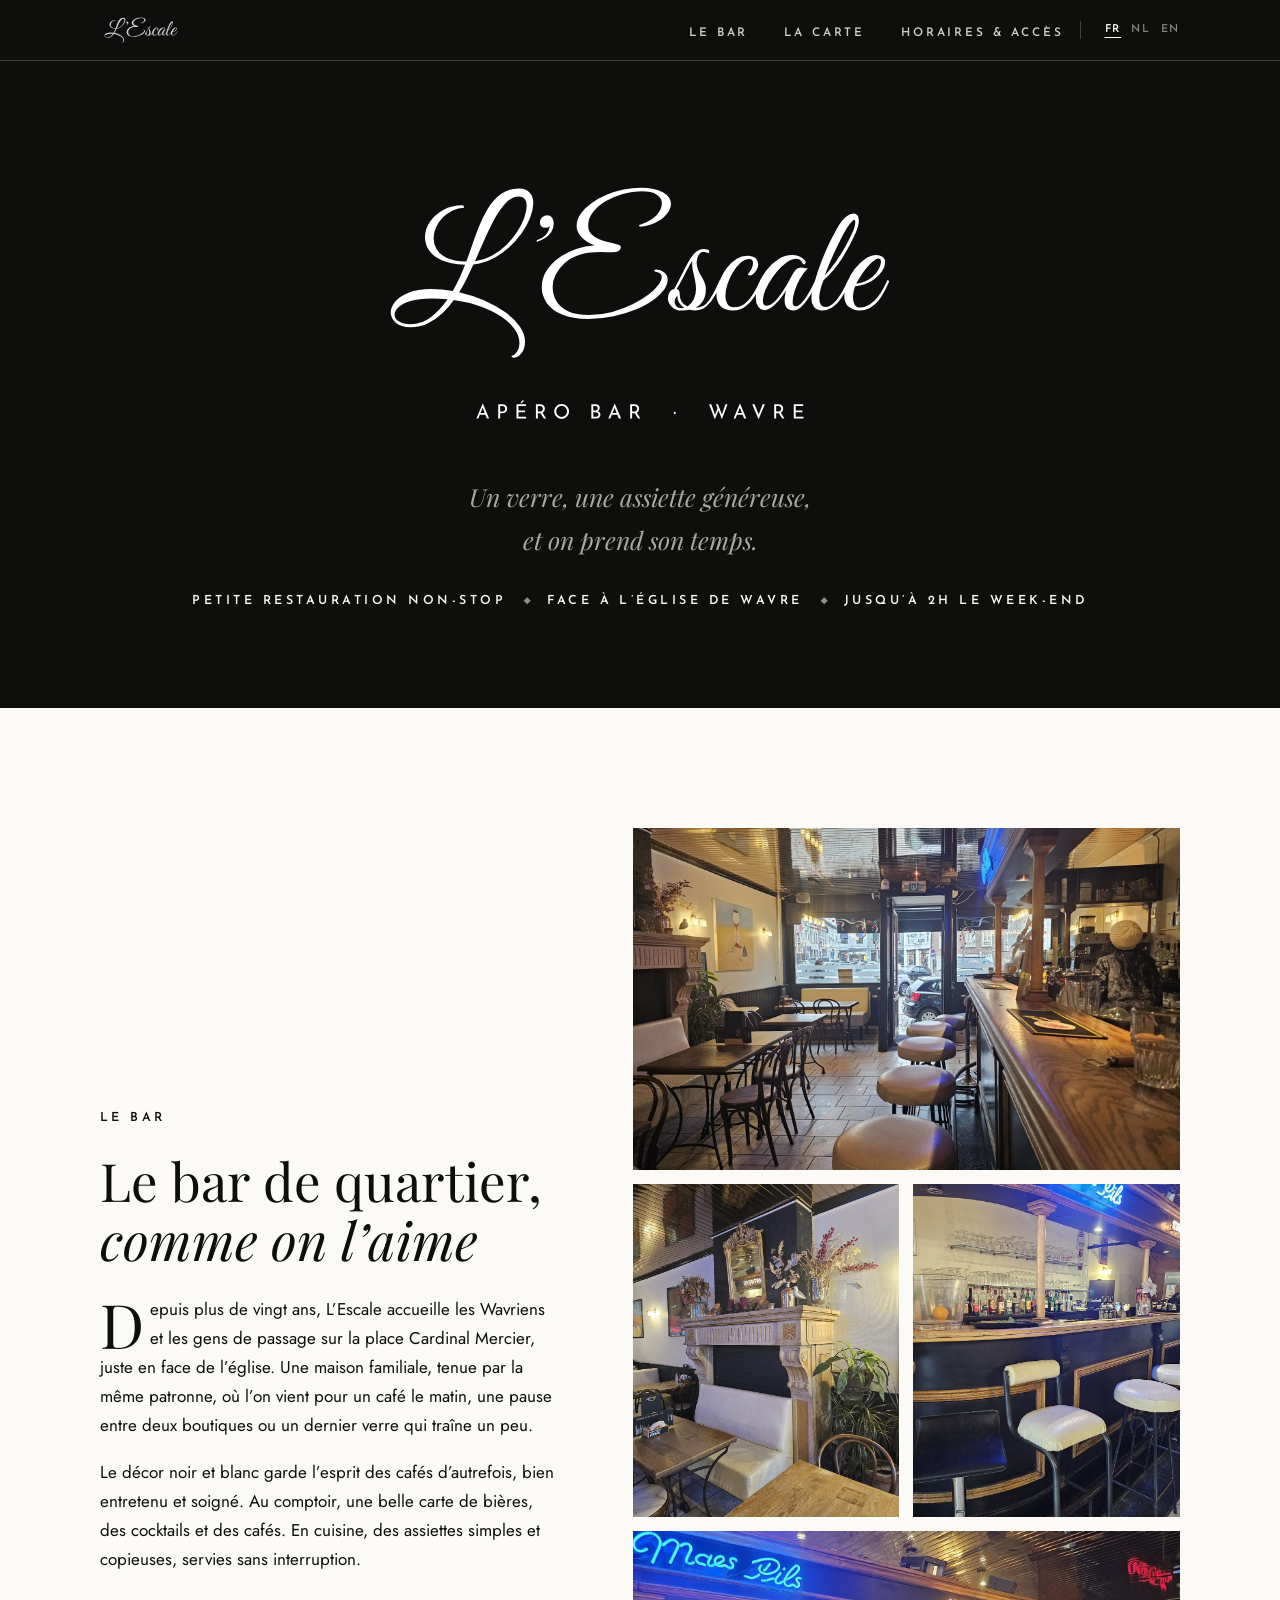
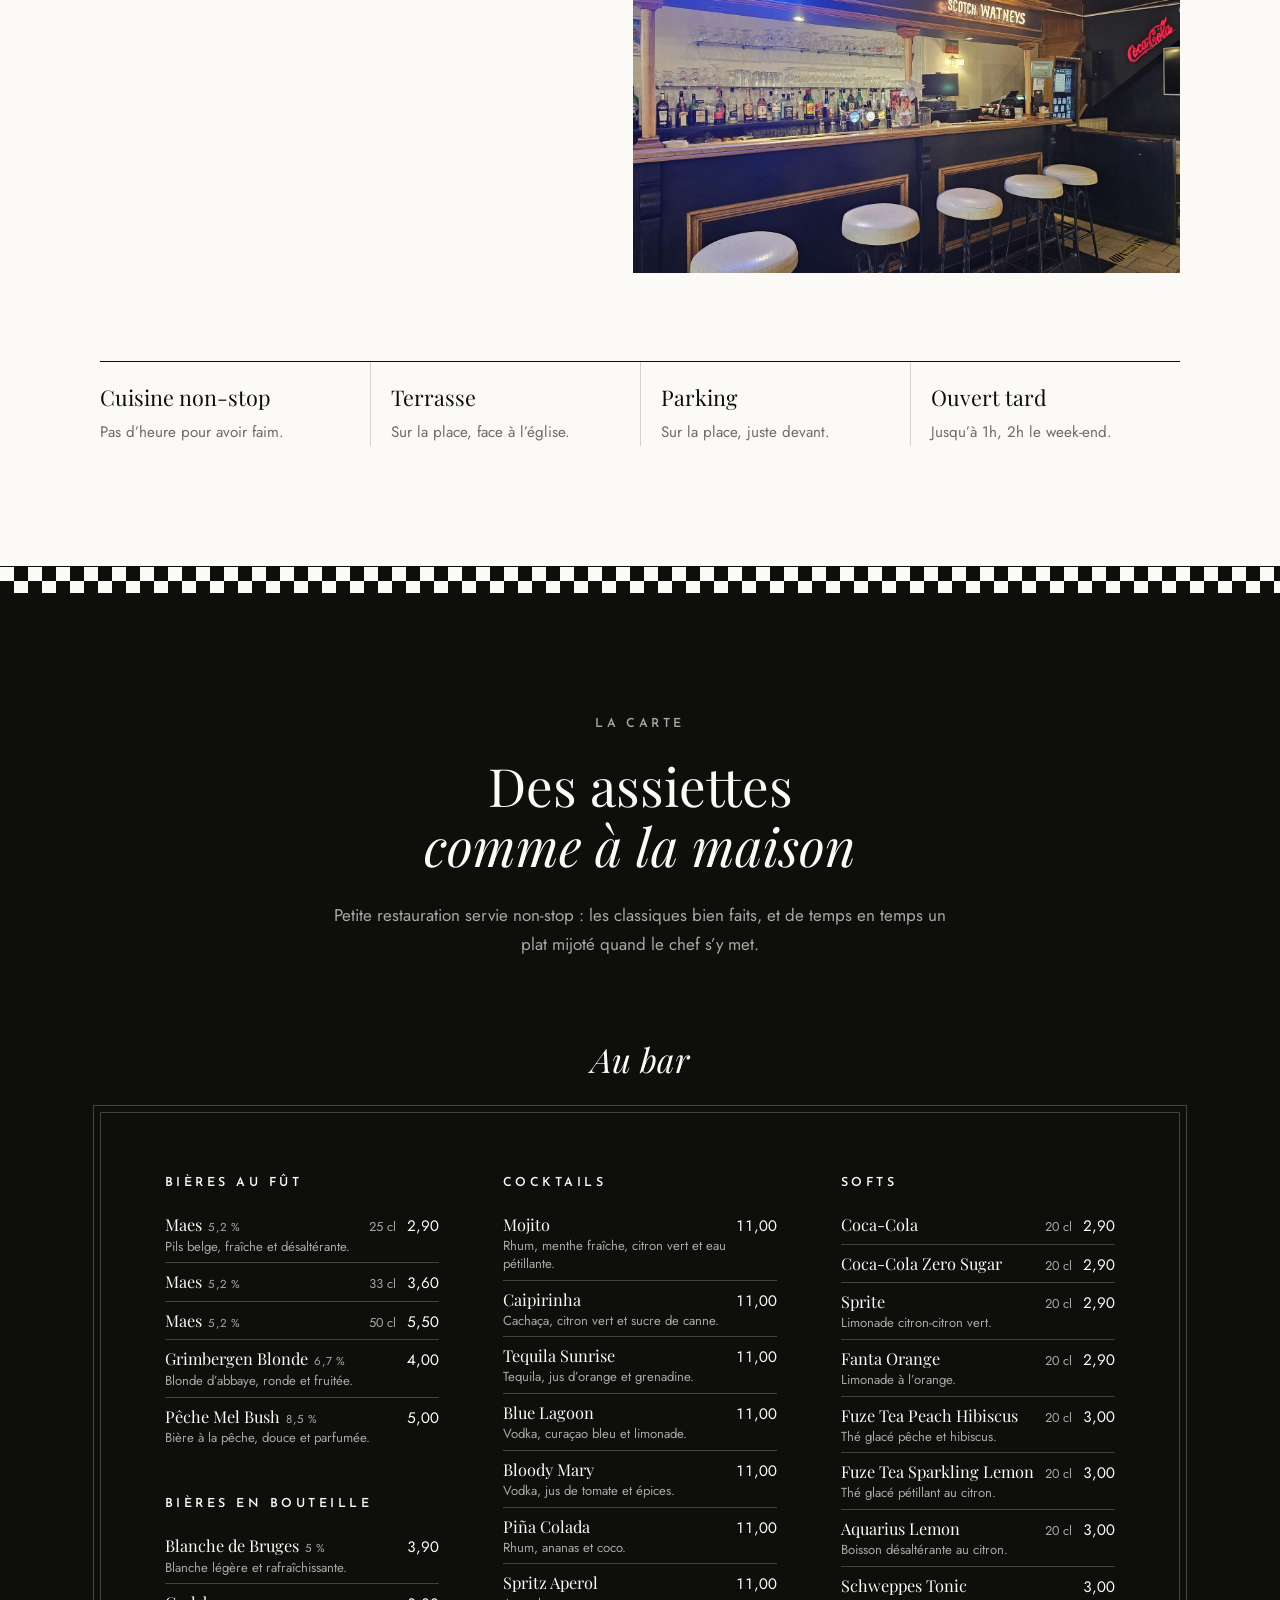
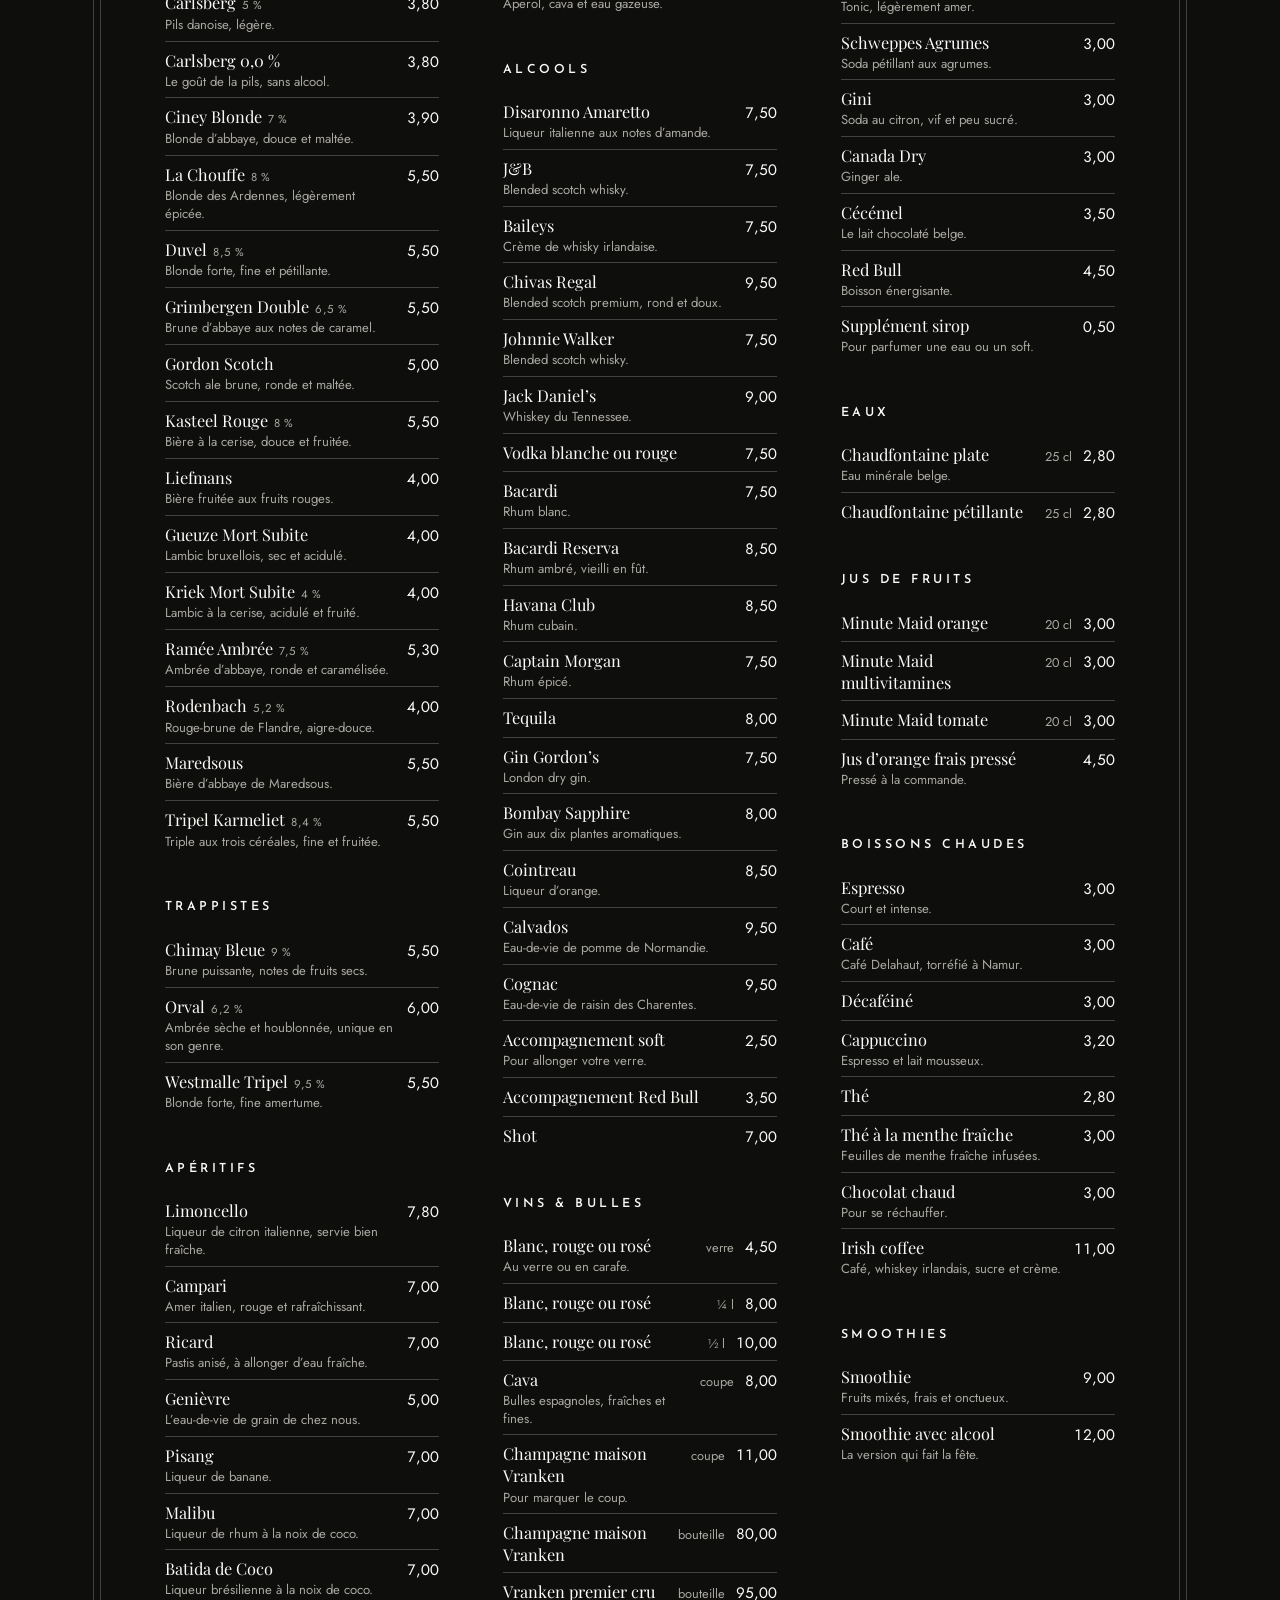
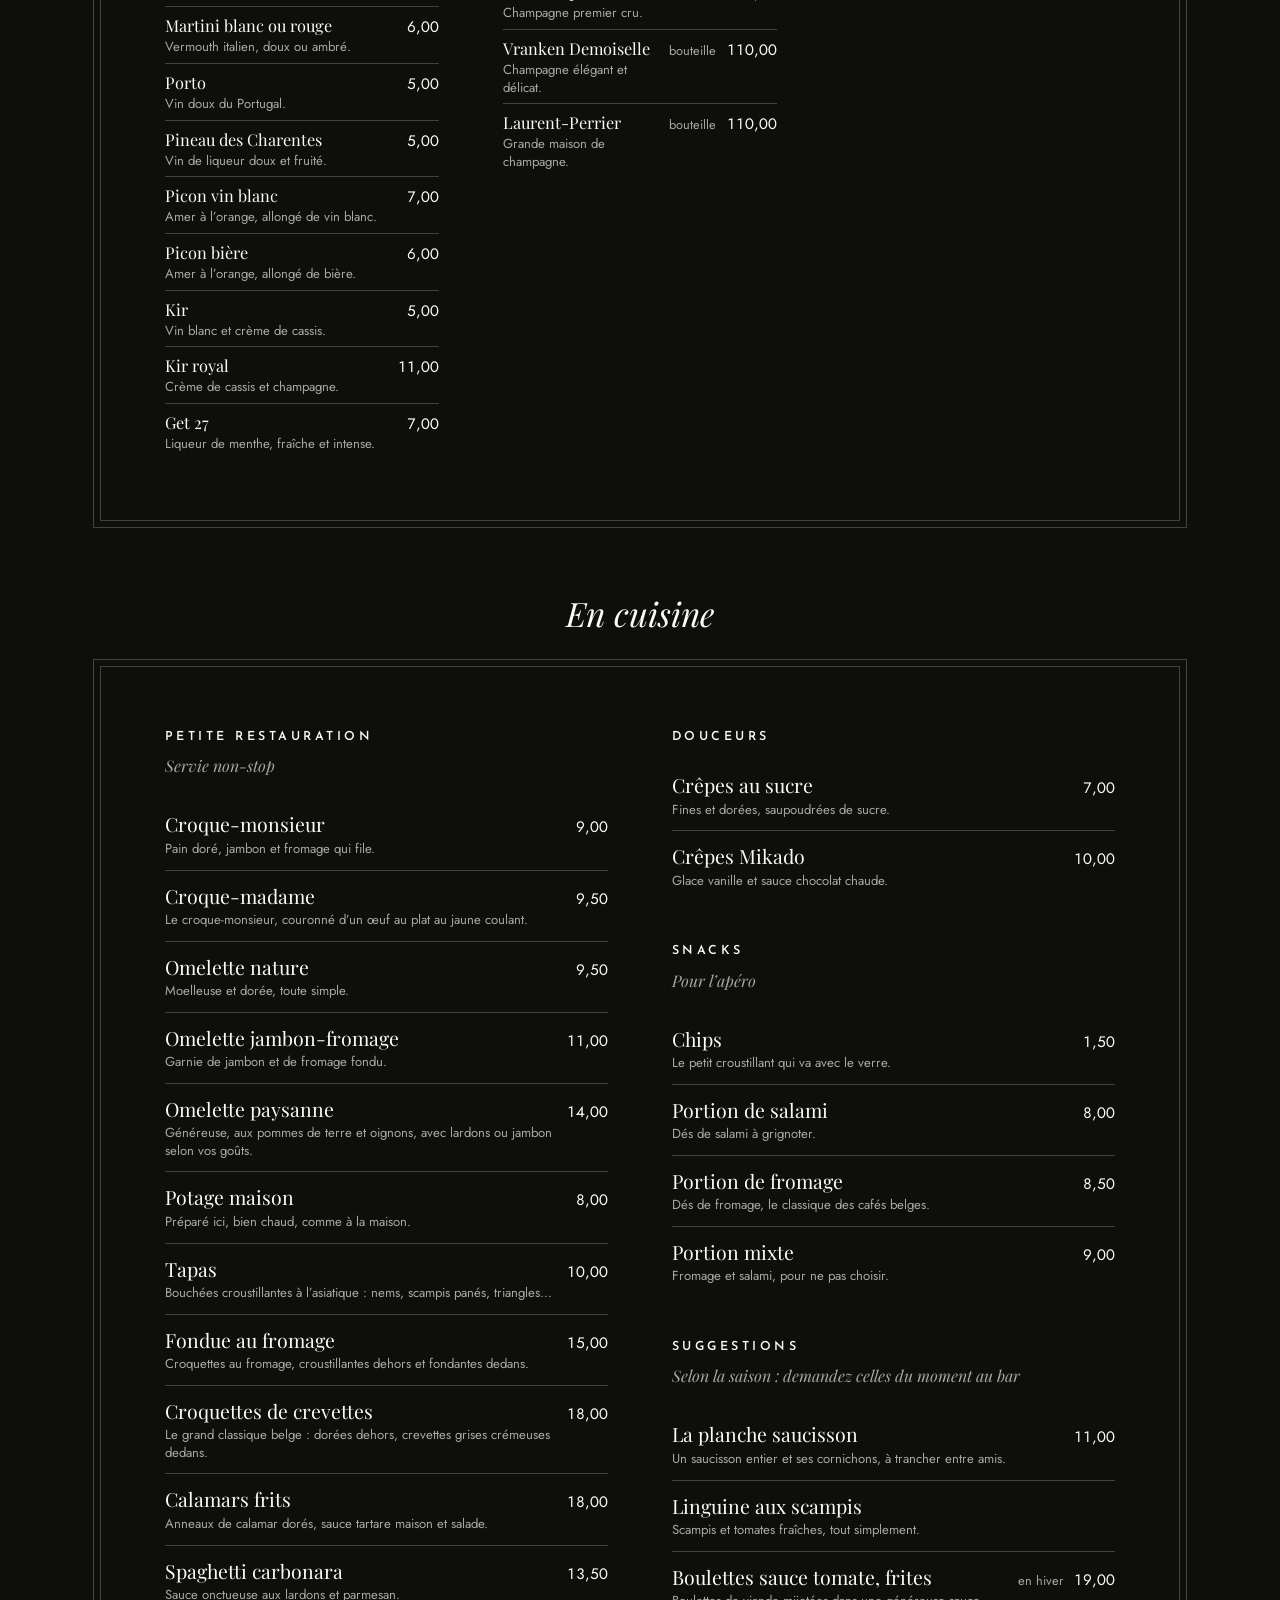
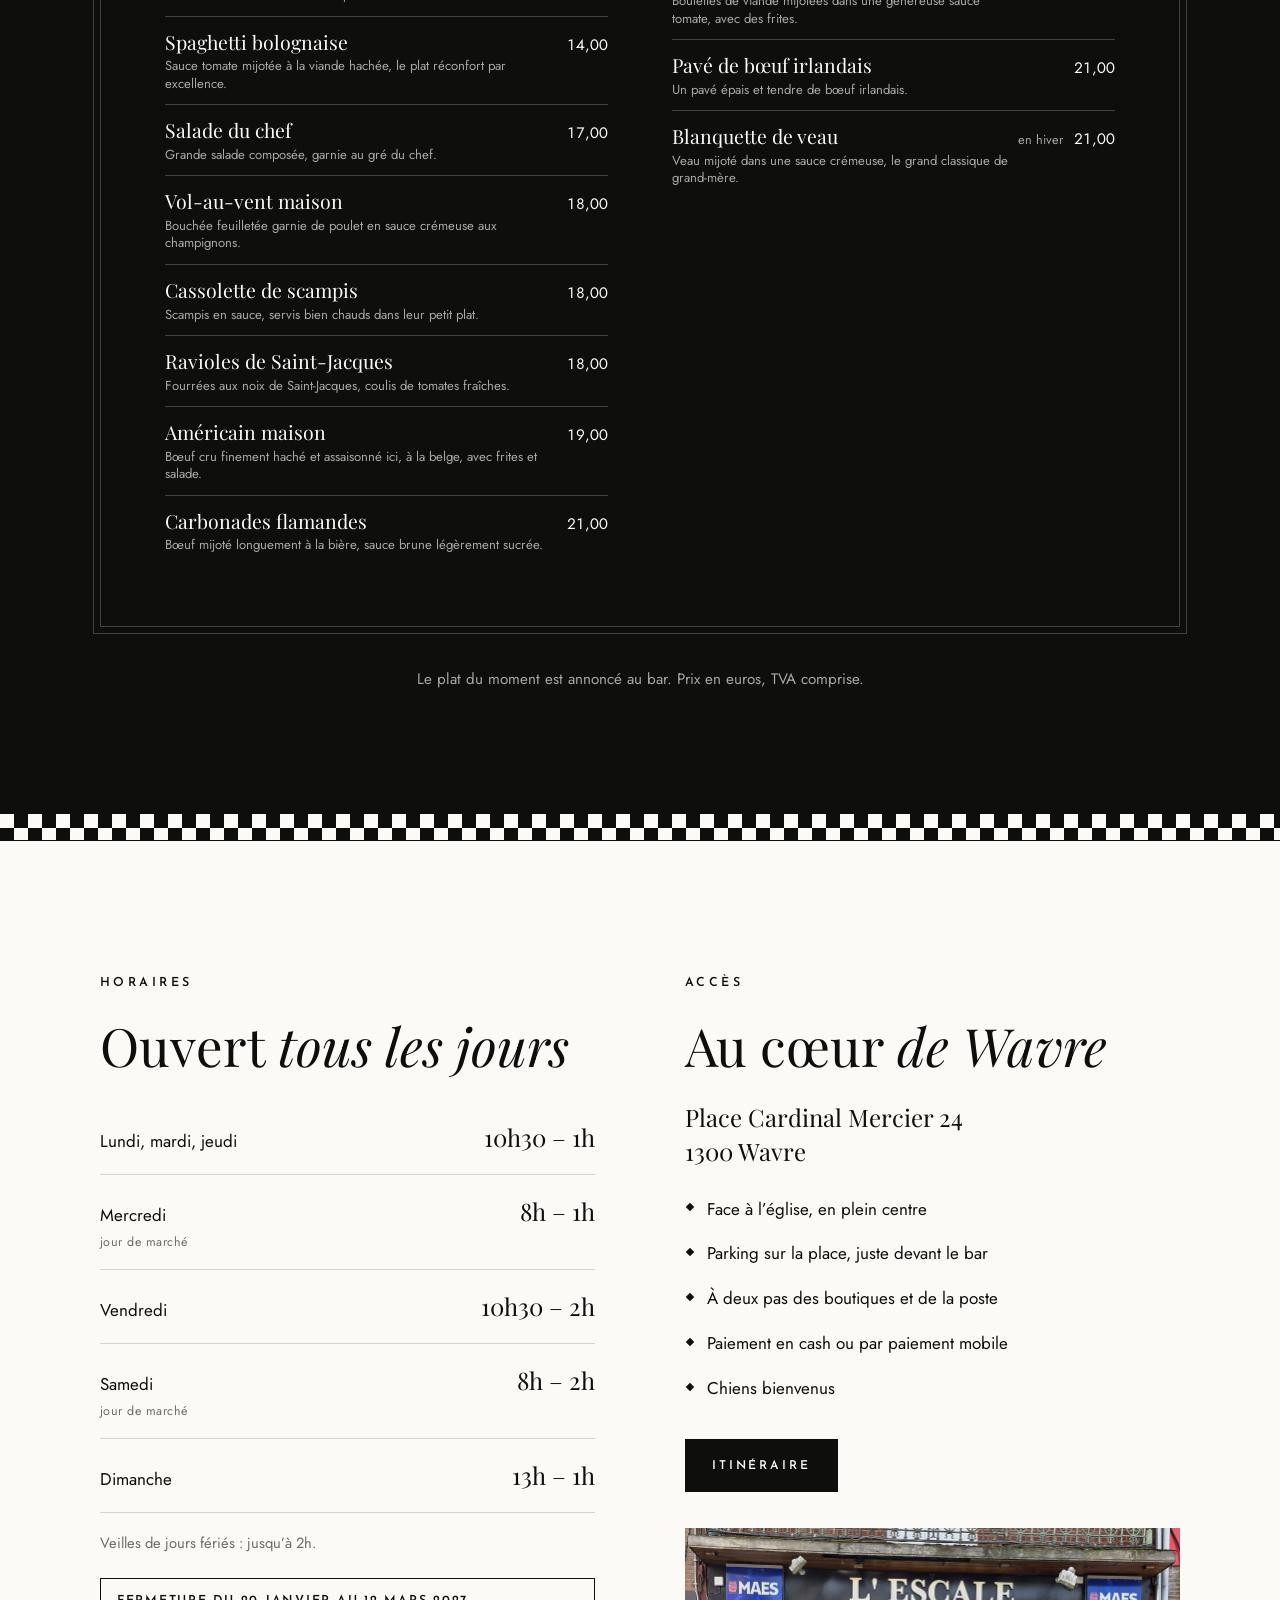
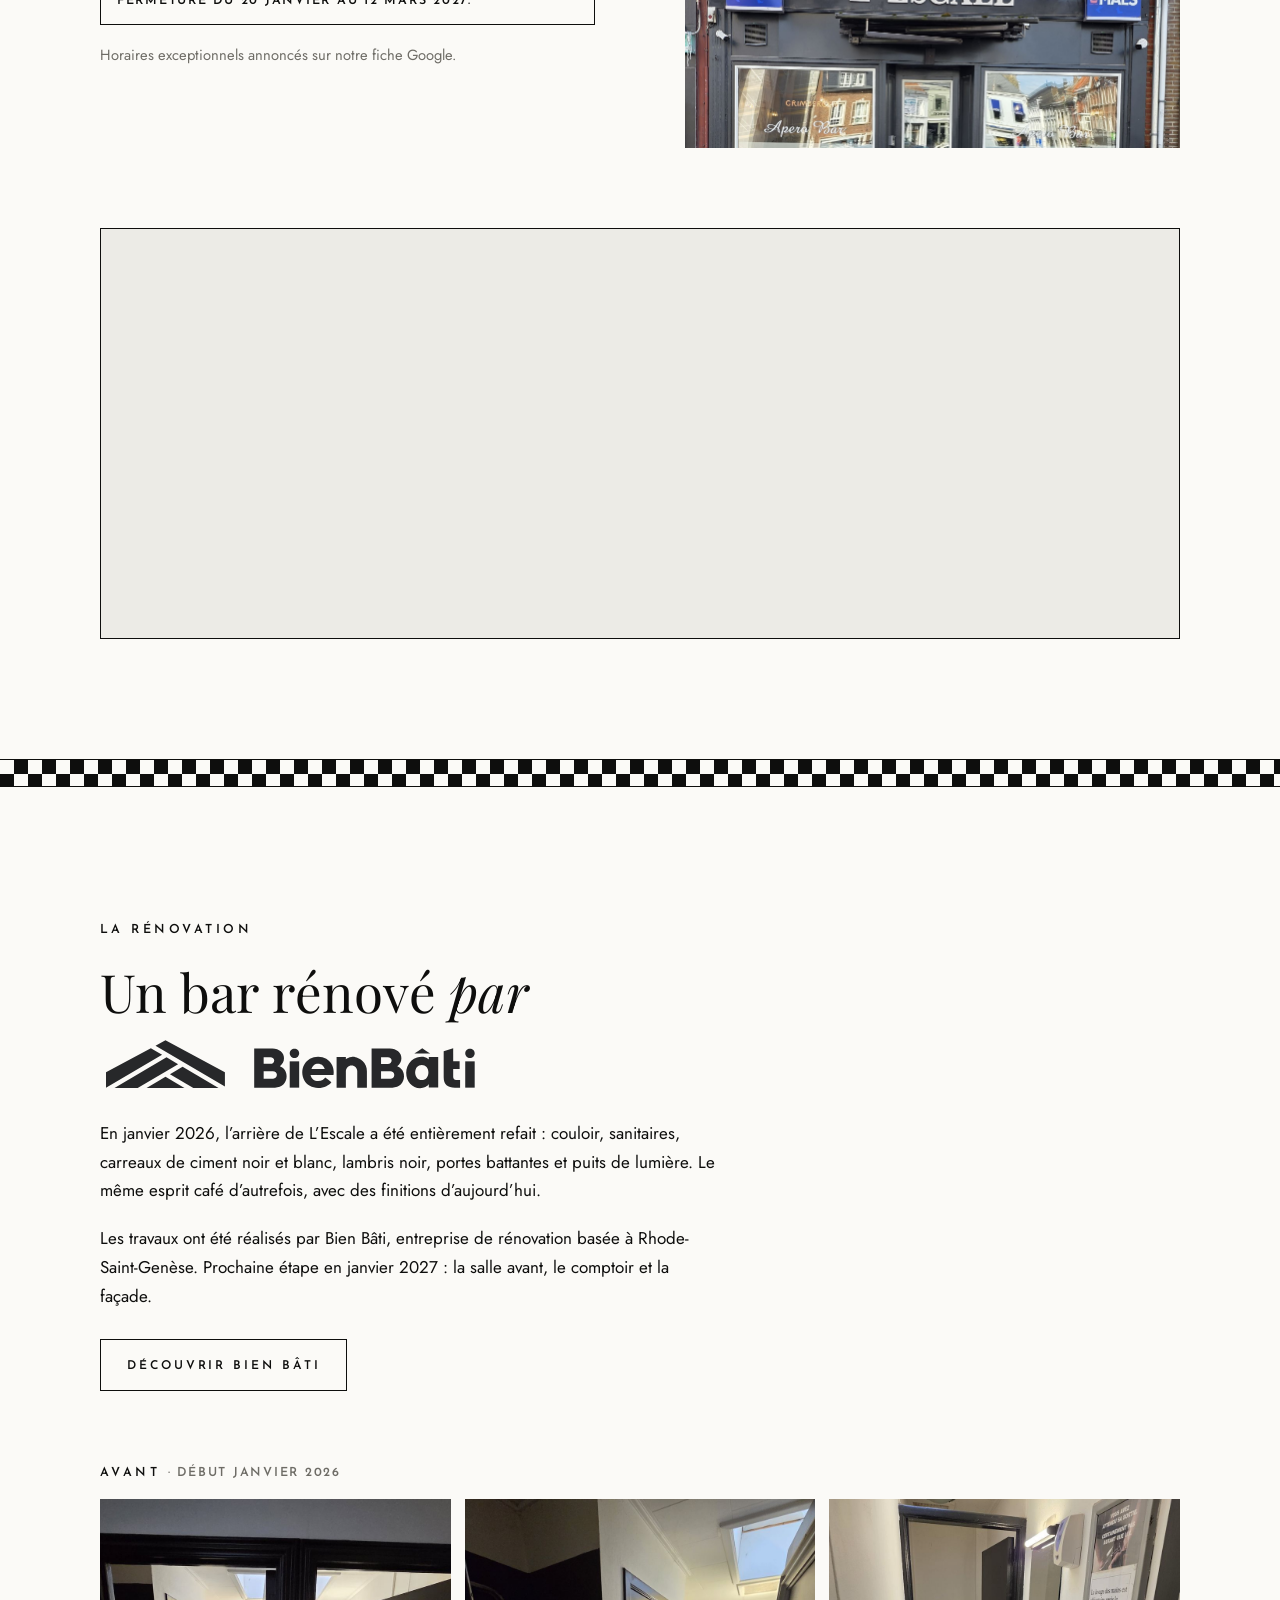
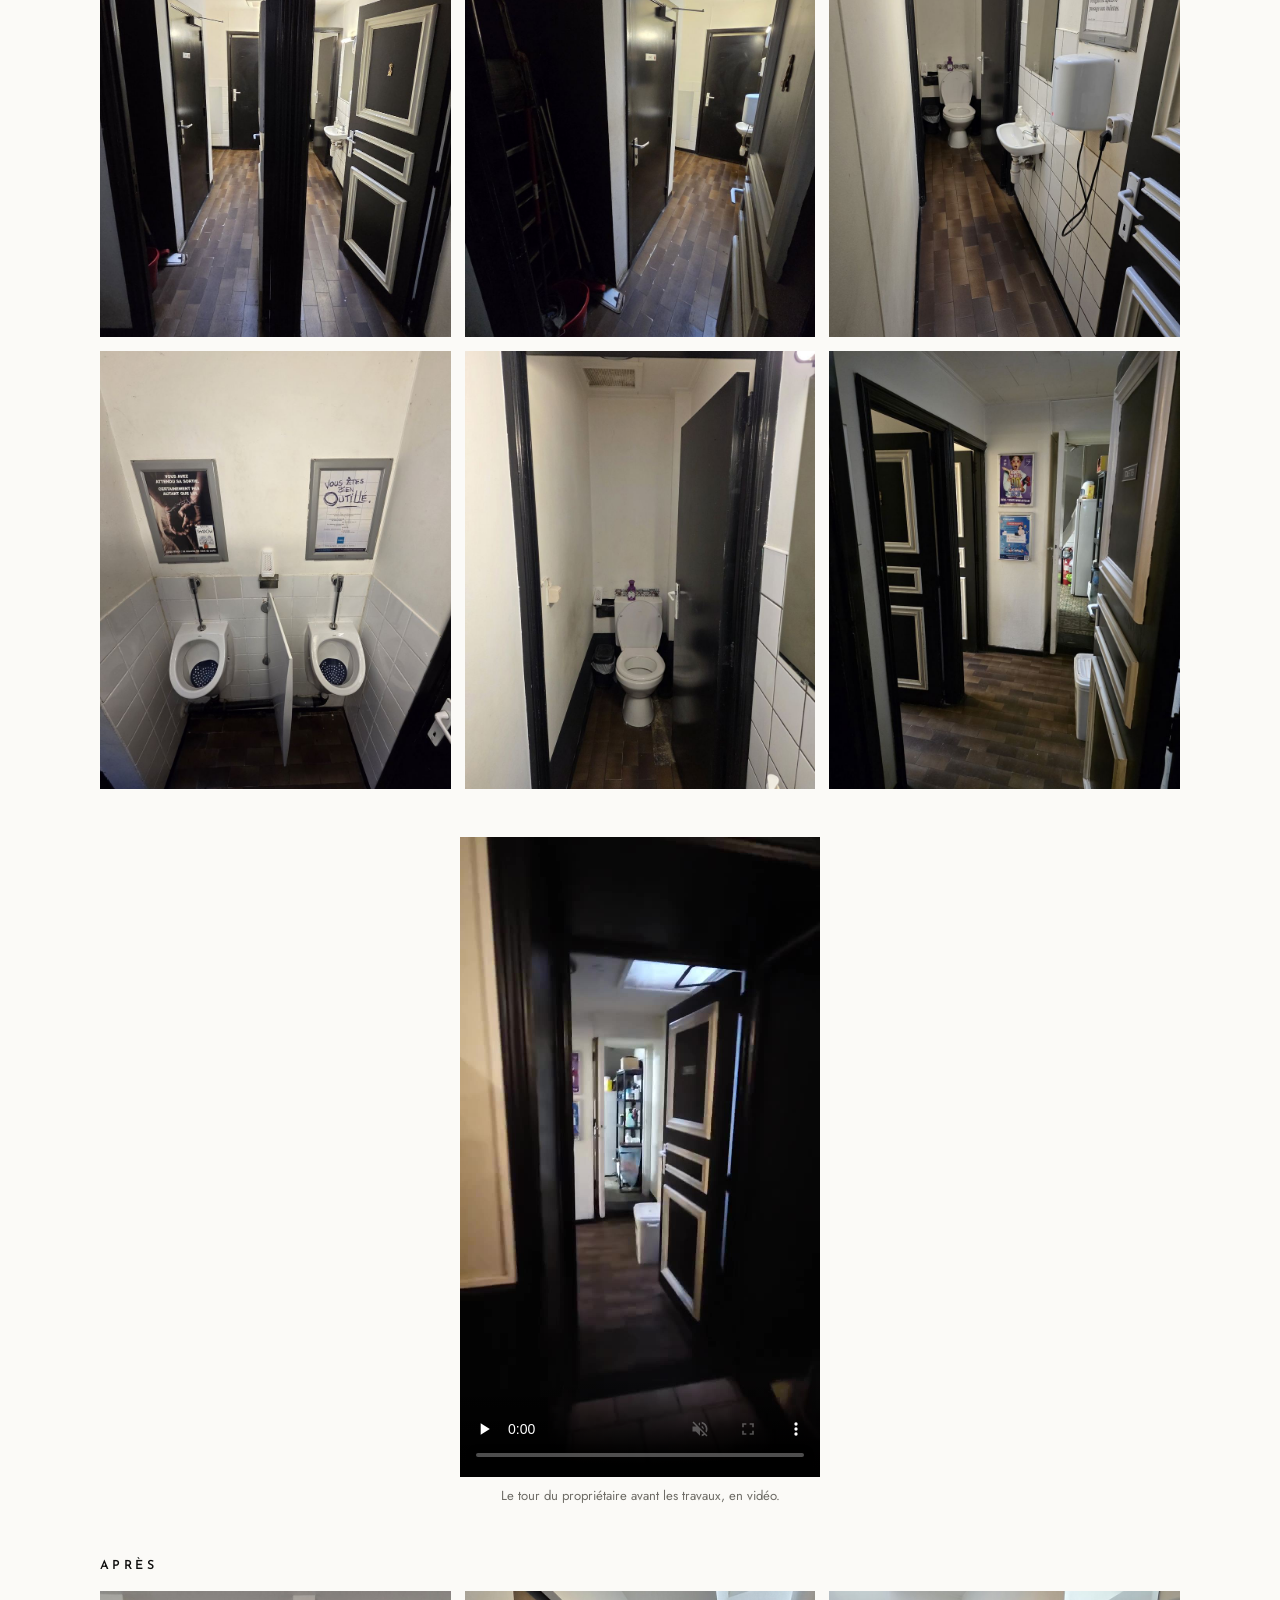
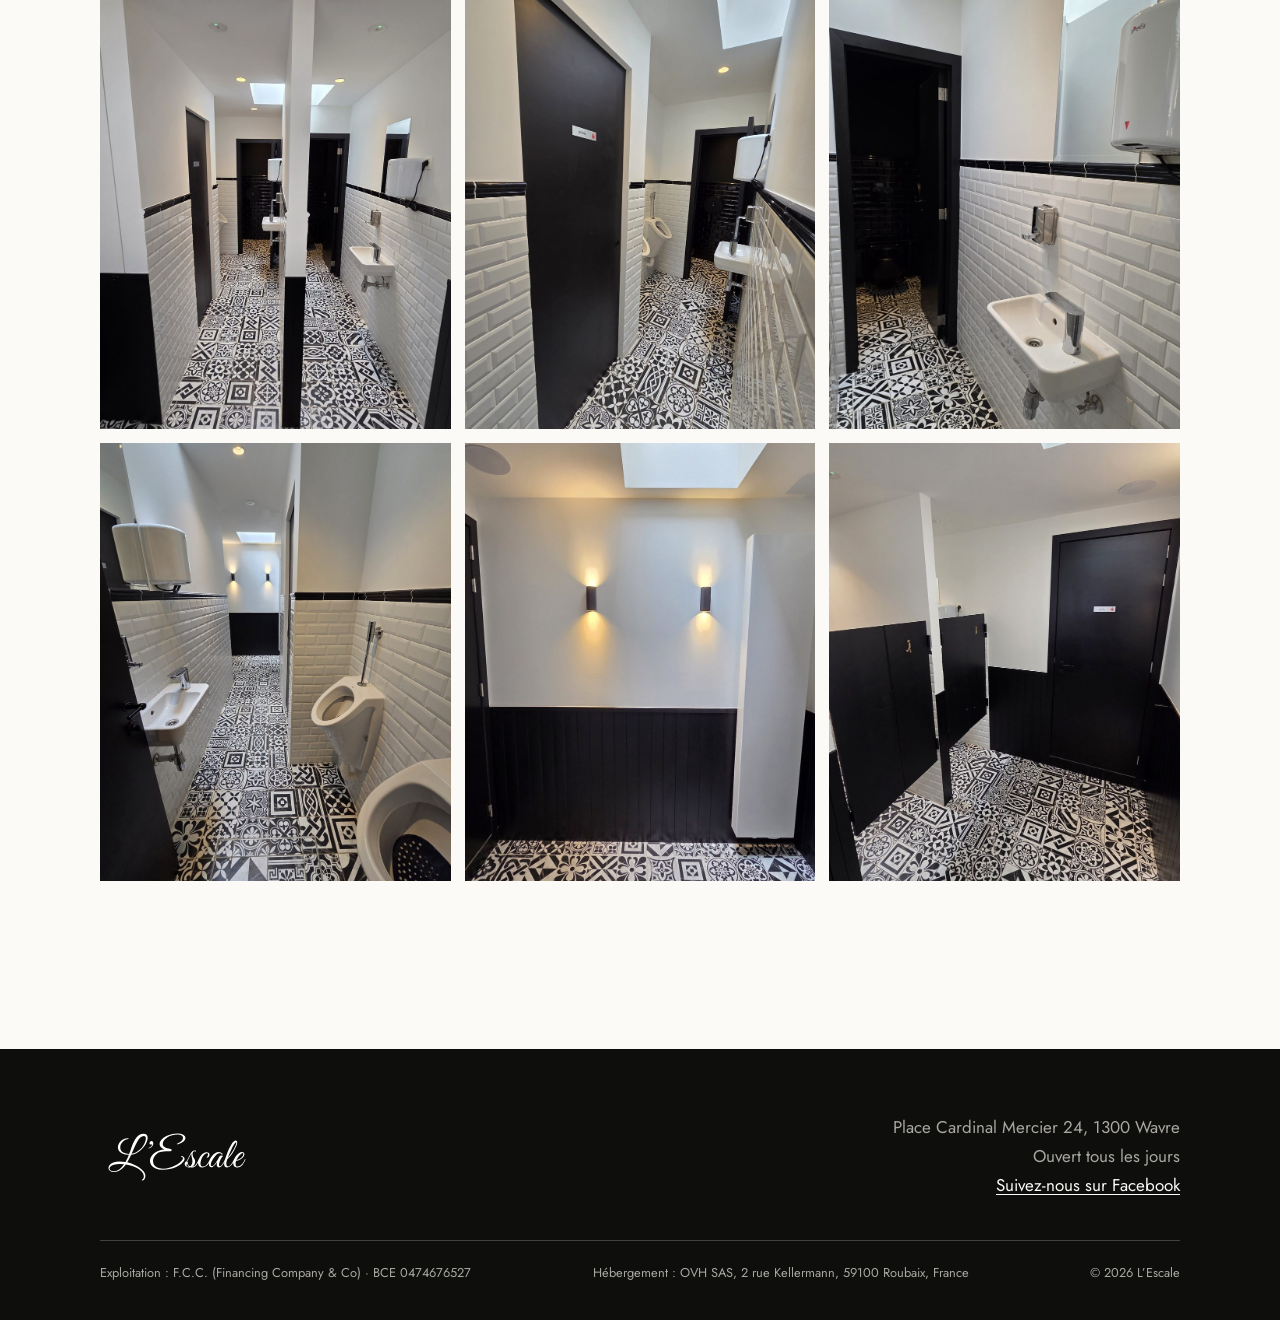
==== commit d034fa91: "Carte : Spritz au cava Co-Authored-By: Claude Opus 5.5 <noreply@anthropic.com> Claude-Session: https" ====
--- a/index.html
+++ b/index.html
@@ -125,7 +125,7 @@
     <div class="rubrique rubrique--compacte"><h4>Bières en bouteille</h4><ul><li><span>Blanche de Bruges <i class="deg">5 %</i><em>Blanche légère et rafraîchissante.</em></span><b>3,90</b></li><li><span>Carlsberg <i class="deg">5 %</i><em>Pils danoise, légère.</em></span><b>3,80</b></li><li><span>Carlsberg 0,0 %<em>Le goût de la pils, sans alcool.</em></span><b>3,80</b></li><li><span>Ciney Blonde <i class="deg">7 %</i><em>Blonde d’abbaye, douce et maltée.</em></span><b>3,90</b></li><li><span>La Chouffe <i class="deg">8 %</i><em>Blonde des Ardennes, légèrement épicée.</em></span><b>5,50</b></li><li><span>Duvel <i class="deg">8,5 %</i><em>Blonde forte, fine et pétillante.</em></span><b>5,50</b></li><li><span>Grimbergen Double <i class="deg">6,5 %</i><em>Brune d’abbaye aux notes de caramel.</em></span><b>5,50</b></li><li><span>Gordon Scotch<em>Scotch ale brune, ronde et maltée.</em></span><b>5,00</b></li><li><span>Kasteel Rouge <i class="deg">8 %</i><em>Bière à la cerise, douce et fruitée.</em></span><b>5,50</b></li><li><span>Liefmans<em>Bière fruitée aux fruits rouges.</em></span><b>4,00</b></li><li><span>Gueuze Mort Subite<em>Lambic bruxellois, sec et acidulé.</em></span><b>4,00</b></li><li><span>Kriek Mort Subite <i class="deg">4 %</i><em>Lambic à la cerise, acidulé et fruité.</em></span><b>4,00</b></li><li><span>Ramée Ambrée <i class="deg">7,5 %</i><em>Ambrée d’abbaye, ronde et caramélisée.</em></span><b>5,30</b></li><li><span>Rodenbach <i class="deg">5,2 %</i><em>Rouge-brune de Flandre, aigre-douce.</em></span><b>4,00</b></li><li><span>Maredsous<em>Bière d’abbaye de Maredsous.</em></span><b>5,50</b></li><li><span>Tripel Karmeliet <i class="deg">8,4 %</i><em>Triple aux trois céréales, fine et fruitée.</em></span><b>5,50</b></li></ul></div>
     <div class="rubrique rubrique--compacte"><h4>Trappistes</h4><ul><li><span>Chimay Bleue <i class="deg">9 %</i><em>Brune puissante, notes de fruits secs.</em></span><b>5,50</b></li><li><span>Orval <i class="deg">6,2 %</i><em>Ambrée sèche et houblonnée, unique en son genre.</em></span><b>6,00</b></li><li><span>Westmalle Tripel <i class="deg">9,5 %</i><em>Blonde forte, fine amertume.</em></span><b>5,50</b></li></ul></div>
     <div class="rubrique rubrique--compacte"><h4>Apéritifs</h4><ul><li><span>Limoncello<em>Liqueur de citron italienne, servie bien fraîche.</em></span><b>7,80</b></li><li><span>Campari<em>Amer italien, rouge et rafraîchissant.</em></span><b>7,00</b></li><li><span>Ricard<em>Pastis anisé, à allonger d’eau fraîche.</em></span><b>7,00</b></li><li><span>Genièvre<em>L’eau-de-vie de grain de chez nous.</em></span><b>5,00</b></li><li><span>Pisang<em>Liqueur de banane.</em></span><b>7,00</b></li><li><span>Malibu<em>Liqueur de rhum à la noix de coco.</em></span><b>7,00</b></li><li><span>Batida de Coco<em>Liqueur brésilienne à la noix de coco.</em></span><b>7,00</b></li><li><span>Martini blanc ou rouge<em>Vermouth italien, doux ou ambré.</em></span><b>6,00</b></li><li><span>Porto<em>Vin doux du Portugal.</em></span><b>5,00</b></li><li><span>Pineau des Charentes<em>Vin de liqueur doux et fruité.</em></span><b>5,00</b></li><li><span>Picon vin blanc<em>Amer à l’orange, allongé de vin blanc.</em></span><b>7,00</b></li><li><span>Picon bière<em>Amer à l’orange, allongé de bière.</em></span><b>6,00</b></li><li><span>Kir<em>Vin blanc et crème de cassis.</em></span><b>5,00</b></li><li><span>Kir royal<em>Crème de cassis et champagne.</em></span><b>11,00</b></li><li><span>Get 27<em>Liqueur de menthe, fraîche et intense.</em></span><b>7,00</b></li></ul></div>
-    <div class="rubrique rubrique--compacte"><h4>Cocktails</h4><ul><li><span>Mojito<em>Rhum, menthe fraîche, citron vert et eau pétillante.</em></span><b>11,00</b></li><li><span>Caipirinha<em>Cachaça, citron vert et sucre de canne.</em></span><b>11,00</b></li><li><span>Tequila Sunrise<em>Tequila, jus d’orange et grenadine.</em></span><b>11,00</b></li><li><span>Blue Lagoon<em>Vodka, curaçao bleu et limonade.</em></span><b>11,00</b></li><li><span>Bloody Mary<em>Vodka, jus de tomate et épices.</em></span><b>11,00</b></li><li><span>Piña Colada<em>Rhum, ananas et coco.</em></span><b>11,00</b></li><li><span>Spritz Aperol<em>Aperol, vin pétillant et eau gazeuse.</em></span><b>11,00</b></li></ul></div>
+    <div class="rubrique rubrique--compacte"><h4>Cocktails</h4><ul><li><span>Mojito<em>Rhum, menthe fraîche, citron vert et eau pétillante.</em></span><b>11,00</b></li><li><span>Caipirinha<em>Cachaça, citron vert et sucre de canne.</em></span><b>11,00</b></li><li><span>Tequila Sunrise<em>Tequila, jus d’orange et grenadine.</em></span><b>11,00</b></li><li><span>Blue Lagoon<em>Vodka, curaçao bleu et limonade.</em></span><b>11,00</b></li><li><span>Bloody Mary<em>Vodka, jus de tomate et épices.</em></span><b>11,00</b></li><li><span>Piña Colada<em>Rhum, ananas et coco.</em></span><b>11,00</b></li><li><span>Spritz Aperol<em>Aperol, cava et eau gazeuse.</em></span><b>11,00</b></li></ul></div>
     <div class="rubrique rubrique--compacte"><h4>Alcools</h4><ul><li><span>Disaronno Amaretto<em>Liqueur italienne aux notes d’amande.</em></span><b>7,50</b></li><li><span>J&amp;B<em>Blended scotch whisky.</em></span><b>7,50</b></li><li><span>Baileys<em>Crème de whisky irlandaise.</em></span><b>7,50</b></li><li><span>Chivas Regal<em>Blended scotch premium, rond et doux.</em></span><b>9,50</b></li><li><span>Johnnie Walker<em>Blended scotch whisky.</em></span><b>7,50</b></li><li><span>Jack Daniel’s<em>Whiskey du Tennessee.</em></span><b>9,00</b></li><li><span>Vodka blanche ou rouge</span><b>7,50</b></li><li><span>Bacardi<em>Rhum blanc.</em></span><b>7,50</b></li><li><span>Bacardi Reserva<em>Rhum ambré, vieilli en fût.</em></span><b>8,50</b></li><li><span>Havana Club<em>Rhum cubain.</em></span><b>8,50</b></li><li><span>Captain Morgan<em>Rhum épicé.</em></span><b>7,50</b></li><li><span>Tequila</span><b>8,00</b></li><li><span>Gin Gordon’s<em>London dry gin.</em></span><b>7,50</b></li><li><span>Bombay Sapphire<em>Gin aux dix plantes aromatiques.</em></span><b>8,00</b></li><li><span>Cointreau<em>Liqueur d’orange.</em></span><b>8,50</b></li><li><span>Calvados<em>Eau-de-vie de pomme de Normandie.</em></span><b>9,50</b></li><li><span>Cognac<em>Eau-de-vie de raisin des Charentes.</em></span><b>9,50</b></li><li><span>Accompagnement soft<em>Pour allonger votre verre.</em></span><b>2,50</b></li><li><span>Accompagnement Red Bull</span><b>3,50</b></li><li><span>Shot</span><b>7,00</b></li></ul></div>
     <div class="rubrique rubrique--compacte"><h4>Vins & bulles</h4><ul><li><span>Blanc, rouge ou rosé<em>Au verre ou en carafe.</em></span><b><small>verre</small> 4,50</b></li><li><span>Blanc, rouge ou rosé</span><b><small>¼ l</small> 8,00</b></li><li><span>Blanc, rouge ou rosé</span><b><small>½ l</small> 10,00</b></li><li><span>Cava<em>Bulles espagnoles, fraîches et fines.</em></span><b><small>coupe</small> 8,00</b></li><li><span>Champagne maison Vranken<em>Pour marquer le coup.</em></span><b><small>coupe</small> 11,00</b></li><li><span>Champagne maison Vranken</span><b><small>bouteille</small> 80,00</b></li><li><span>Vranken premier cru<em>Champagne premier cru.</em></span><b><small>bouteille</small> 95,00</b></li><li><span>Vranken Demoiselle<em>Champagne élégant et délicat.</em></span><b><small>bouteille</small> 110,00</b></li><li><span>Laurent-Perrier<em>Grande maison de champagne.</em></span><b><small>bouteille</small> 110,00</b></li></ul></div>
     <div class="rubrique rubrique--compacte"><h4>Softs</h4><ul><li><span>Coca-Cola</span><b><small>20 cl</small> 2,90</b></li><li><span>Coca-Cola Zero Sugar</span><b><small>20 cl</small> 2,90</b></li><li><span>Sprite<em>Limonade citron-citron vert.</em></span><b><small>20 cl</small> 2,90</b></li><li><span>Fanta Orange<em>Limonade à l’orange.</em></span><b><small>20 cl</small> 2,90</b></li><li><span>Fuze Tea Peach Hibiscus<em>Thé glacé pêche et hibiscus.</em></span><b><small>20 cl</small> 3,00</b></li><li><span>Fuze Tea Sparkling Lemon<em>Thé glacé pétillant au citron.</em></span><b><small>20 cl</small> 3,00</b></li><li><span>Aquarius Lemon<em>Boisson désaltérante au citron.</em></span><b><small>20 cl</small> 3,00</b></li><li><span>Schweppes Tonic<em>Tonic, légèrement amer.</em></span><b>3,00</b></li><li><span>Schweppes Agrumes<em>Soda pétillant aux agrumes.</em></span><b>3,00</b></li><li><span>Gini<em>Soda au citron, vif et peu sucré.</em></span><b>3,00</b></li><li><span>Canada Dry<em>Ginger ale.</em></span><b>3,00</b></li><li><span>Cécémel<em>Le lait chocolaté belge.</em></span><b>3,50</b></li><li><span>Red Bull<em>Boisson énergisante.</em></span><b>4,50</b></li><li><span>Supplément sirop<em>Pour parfumer une eau ou un soft.</em></span><b>0,50</b></li></ul></div>
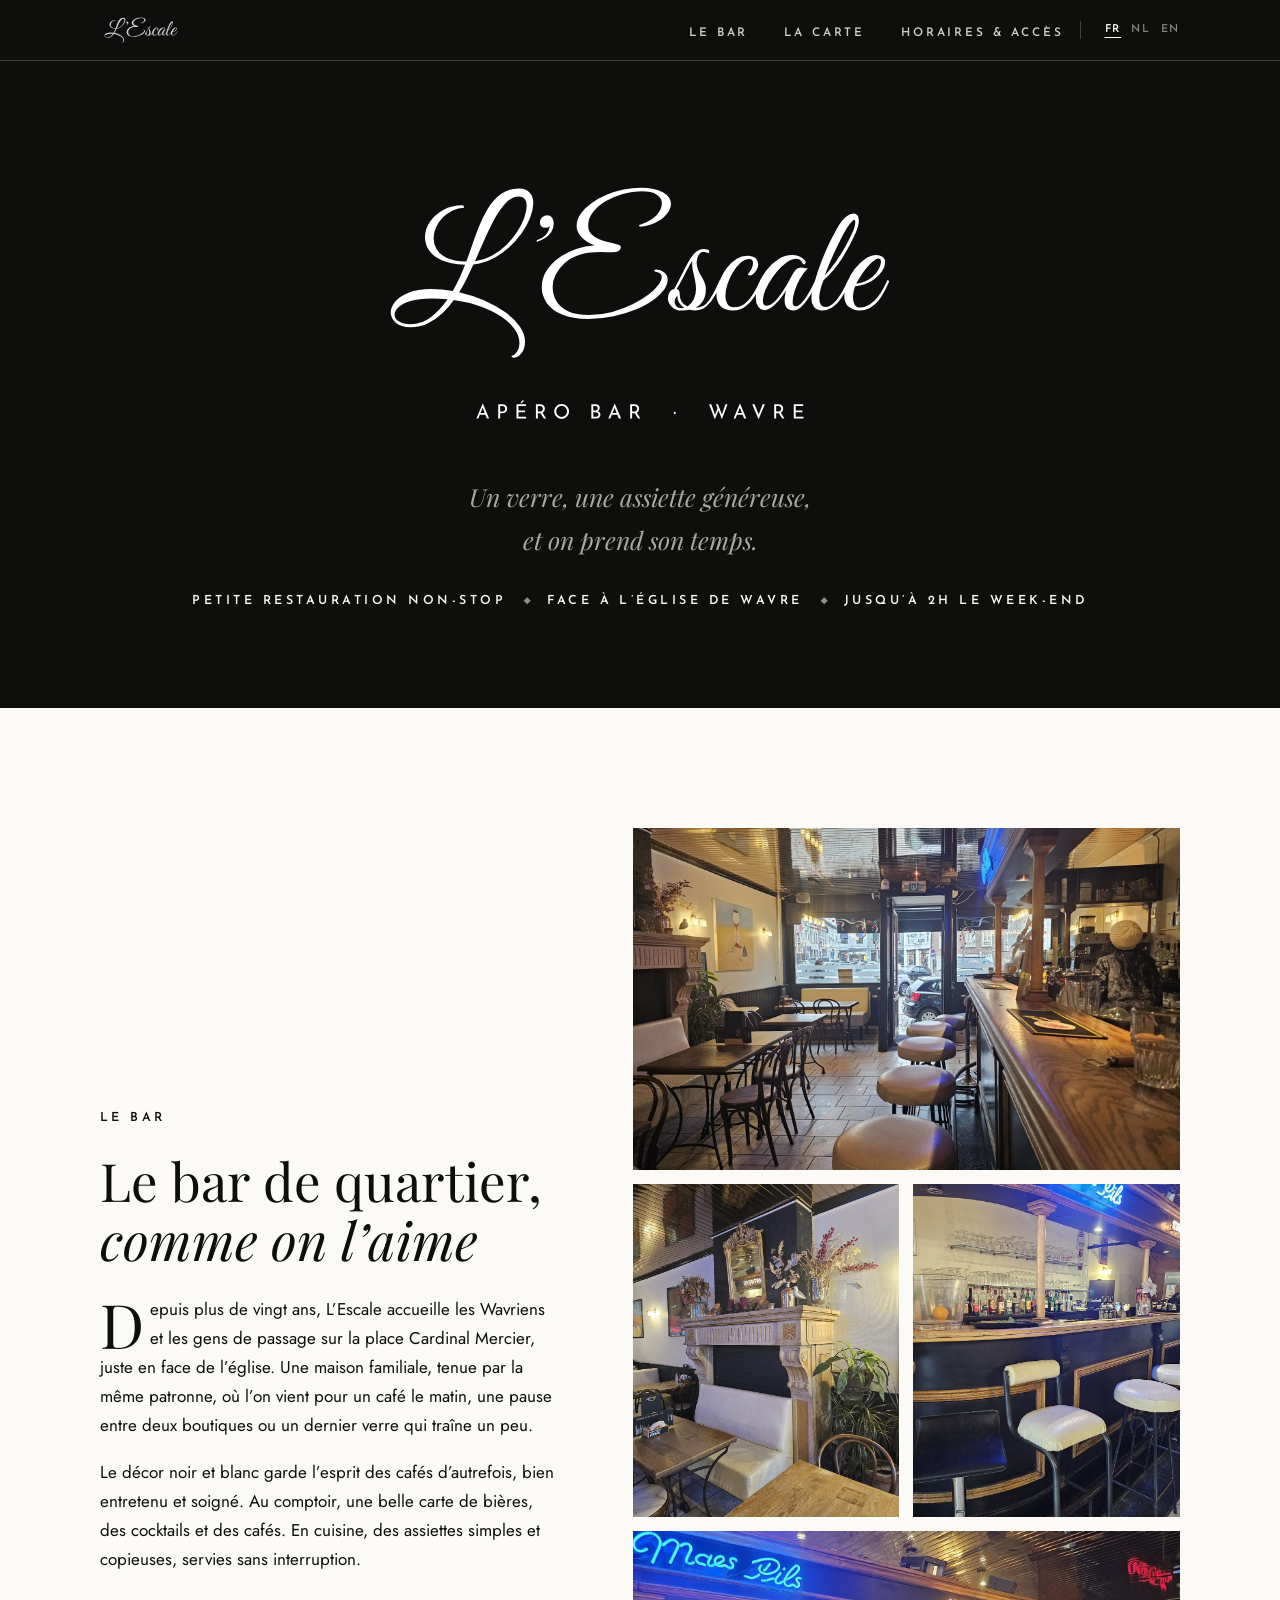
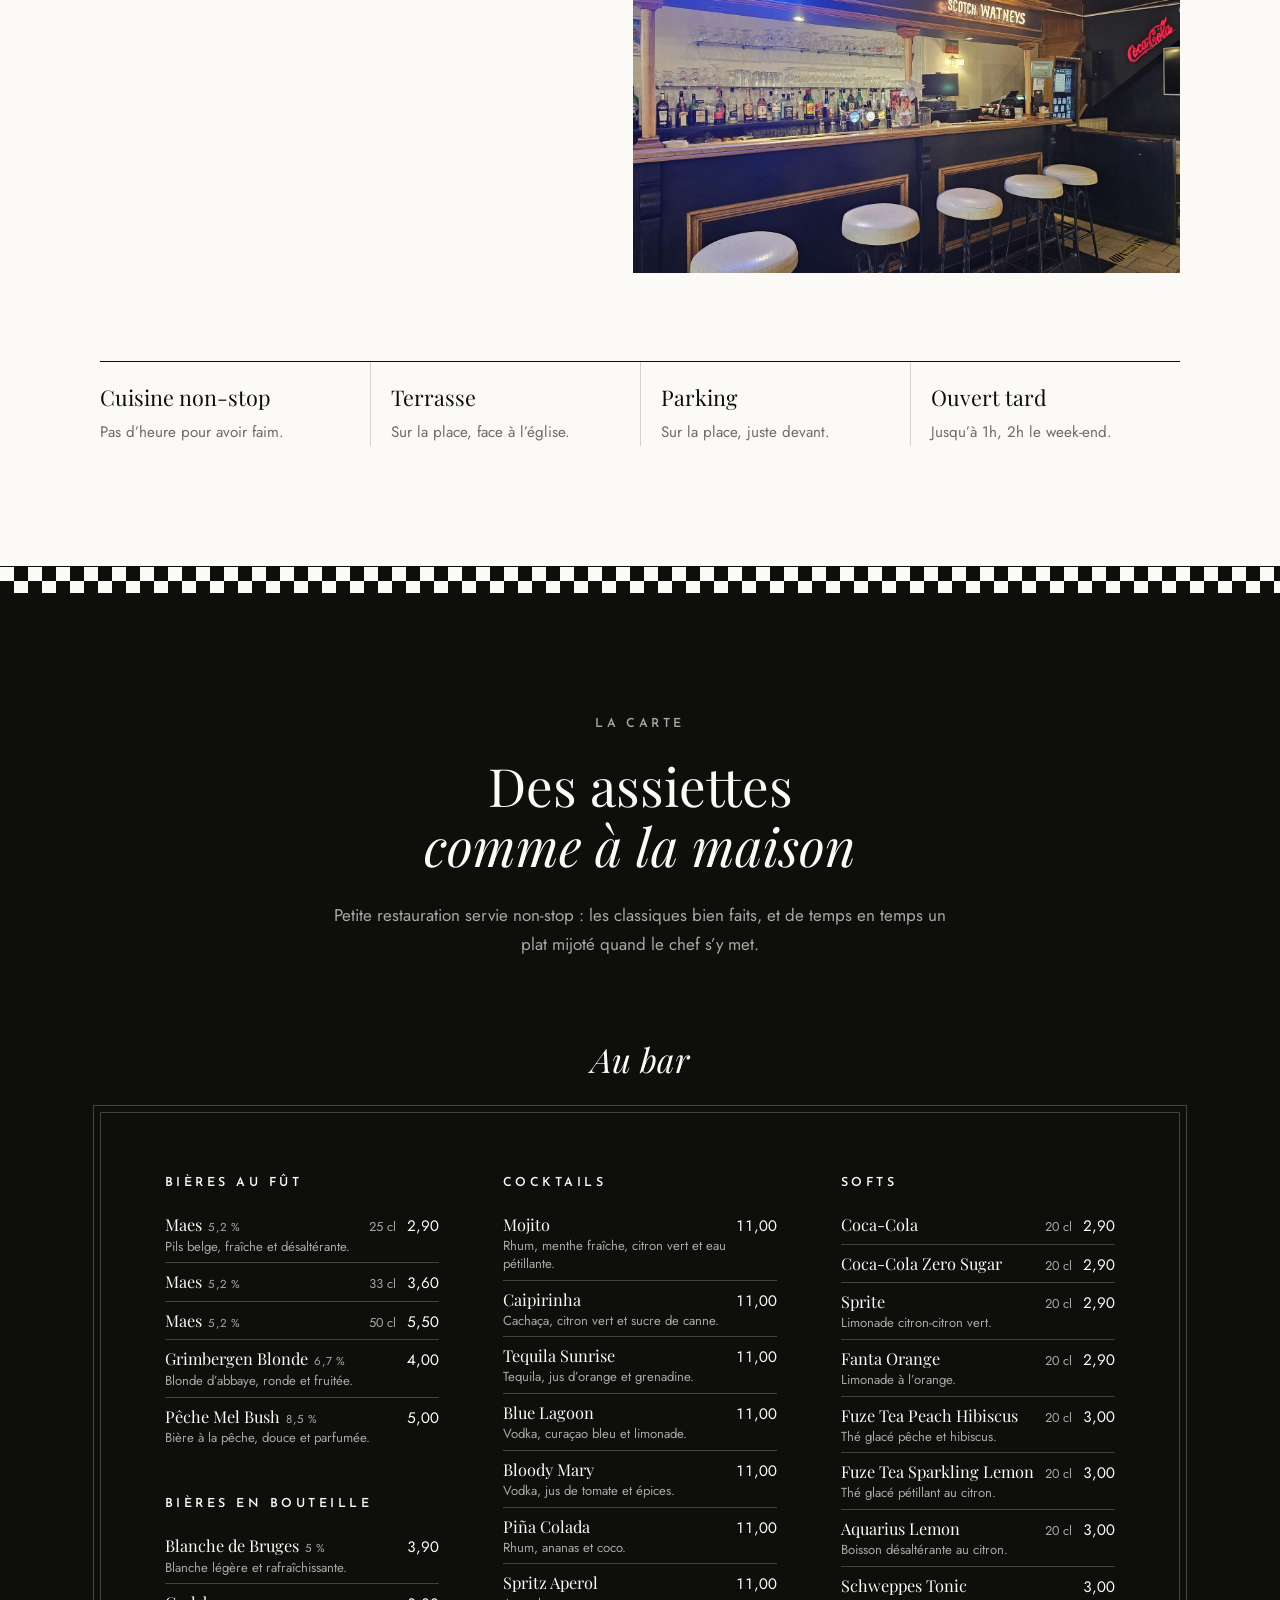
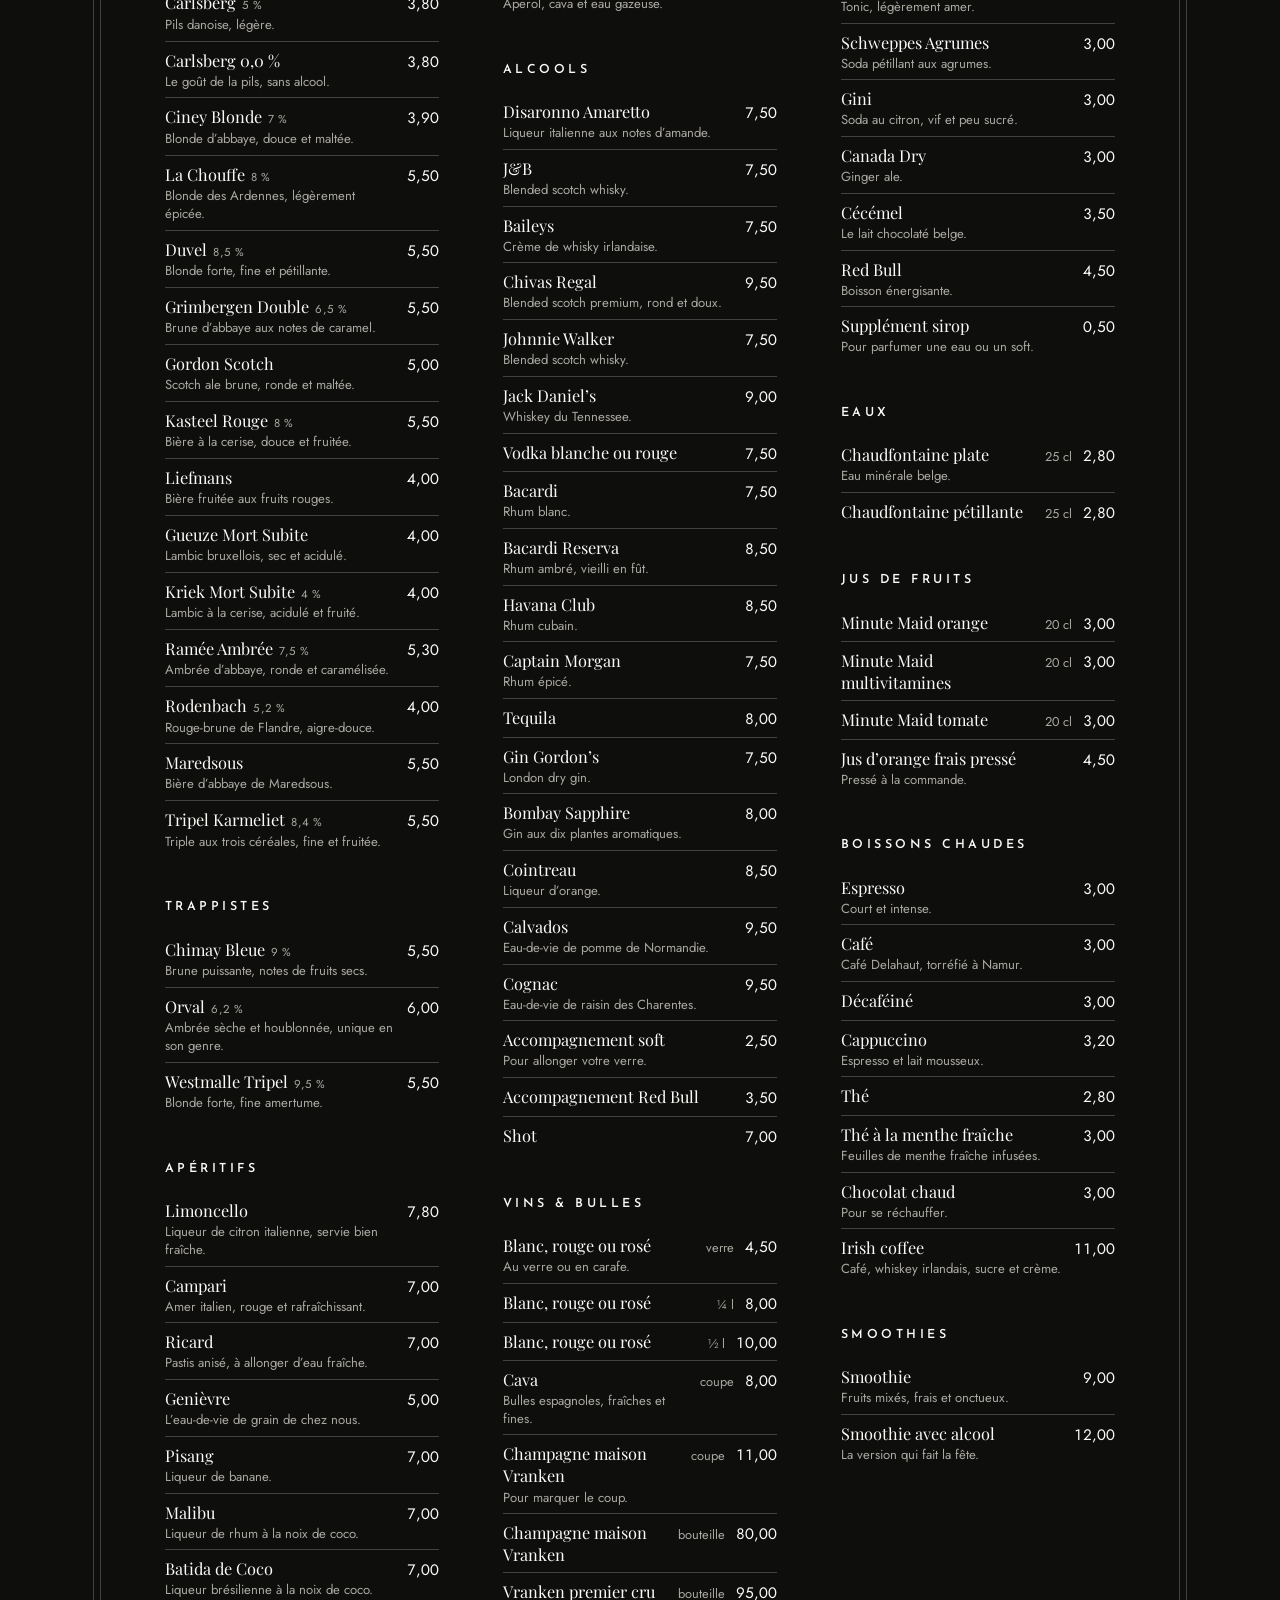
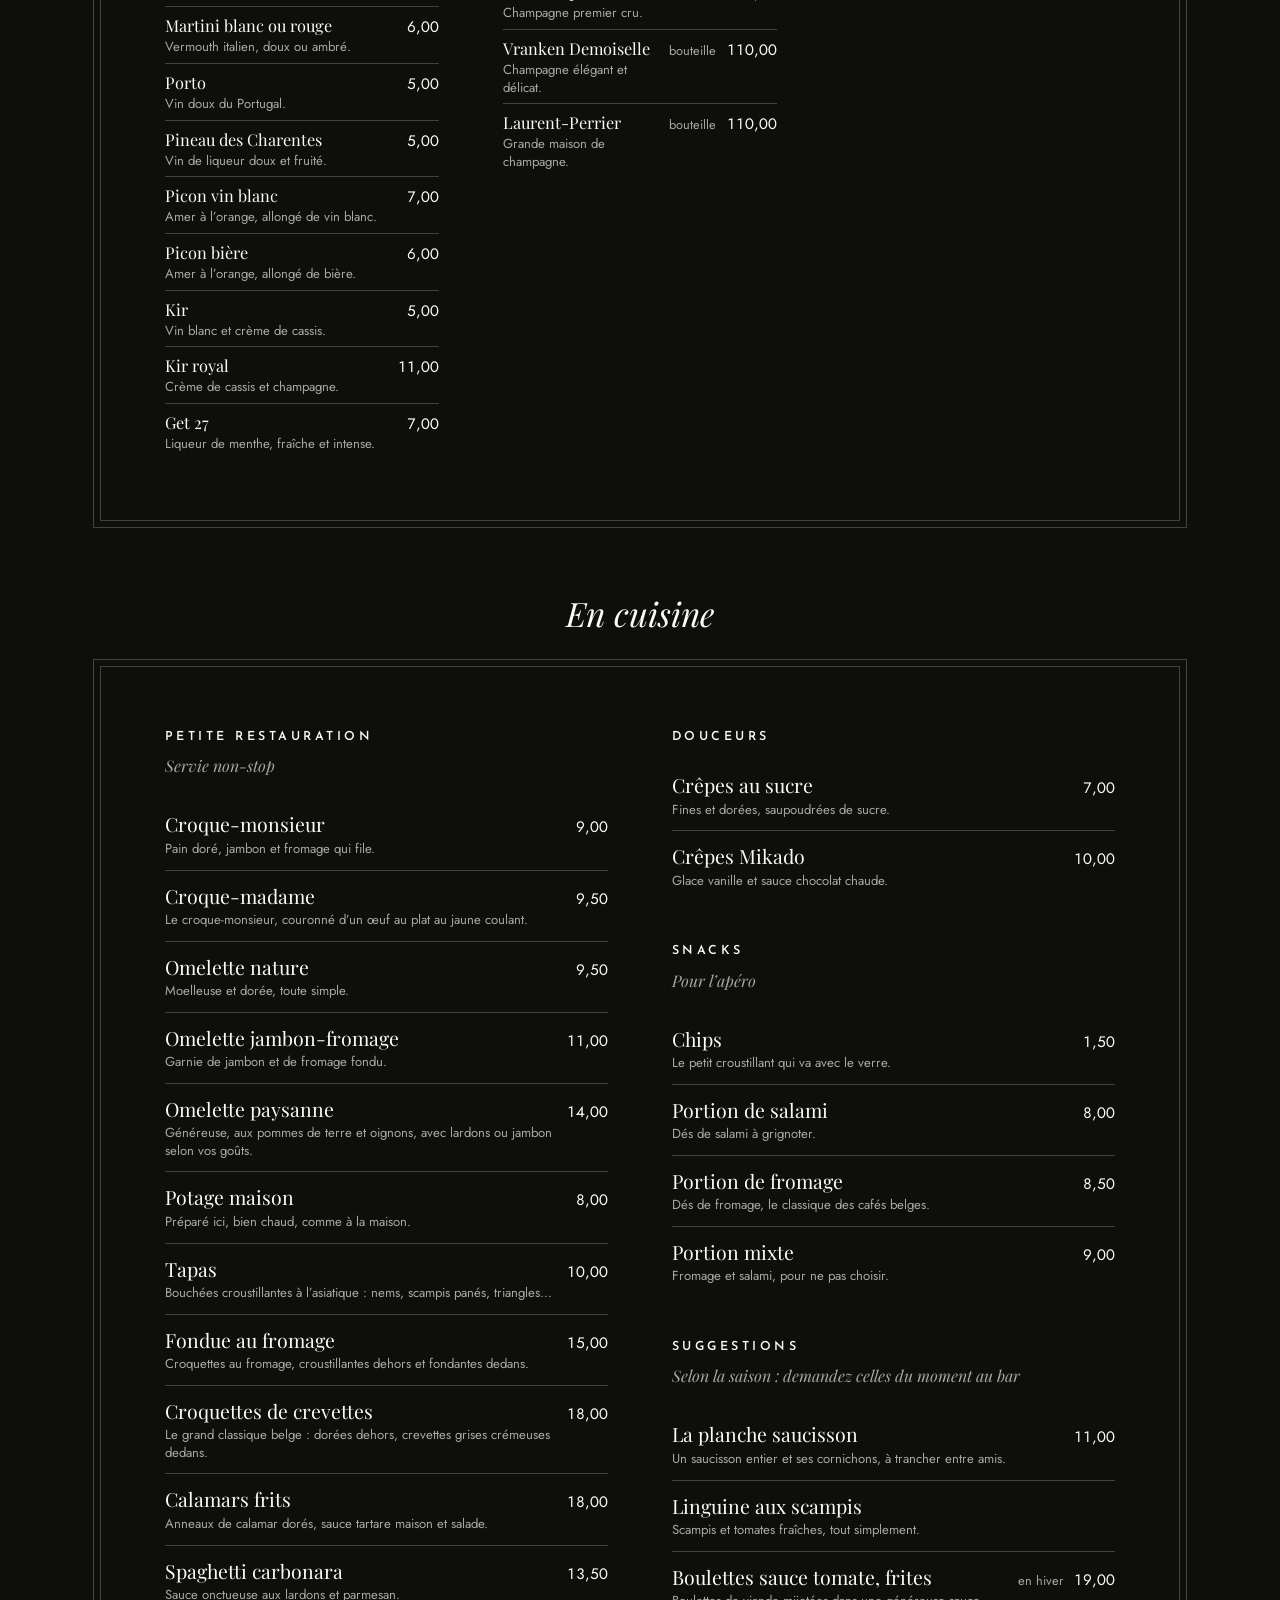
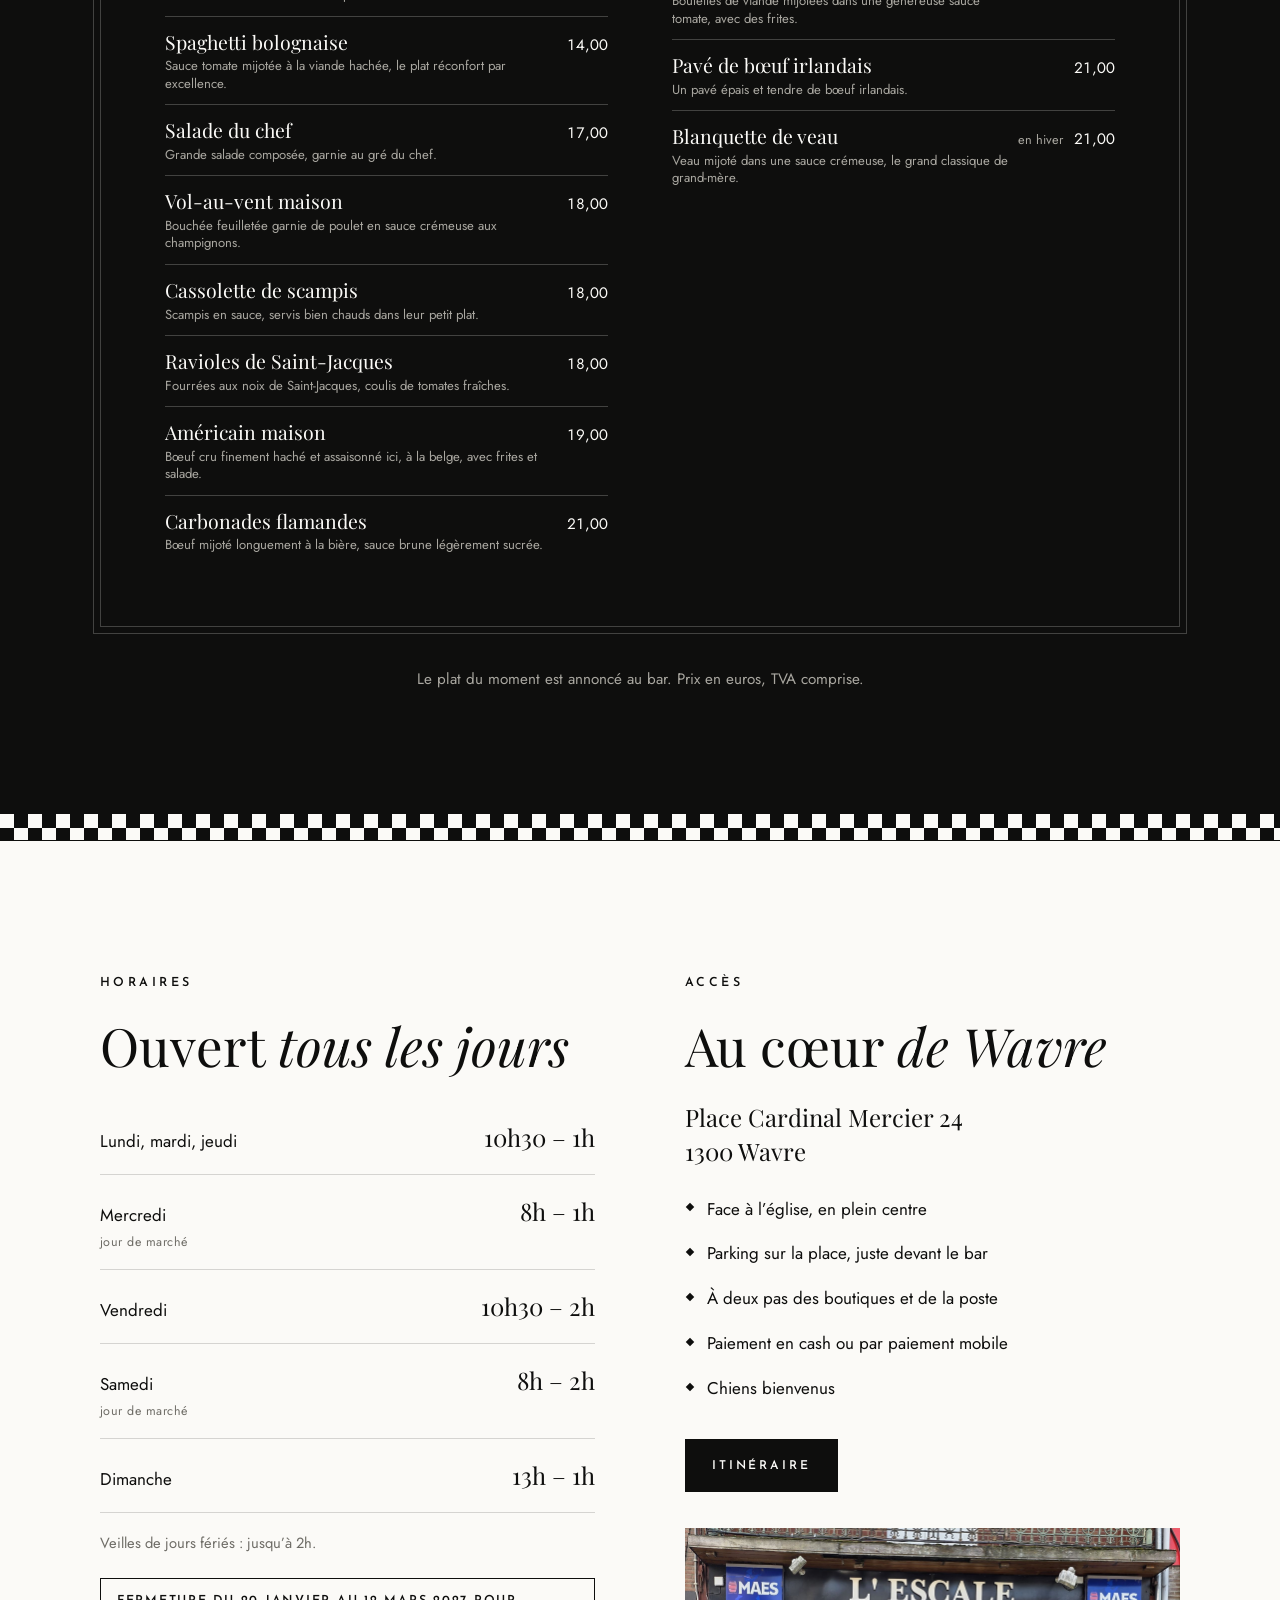
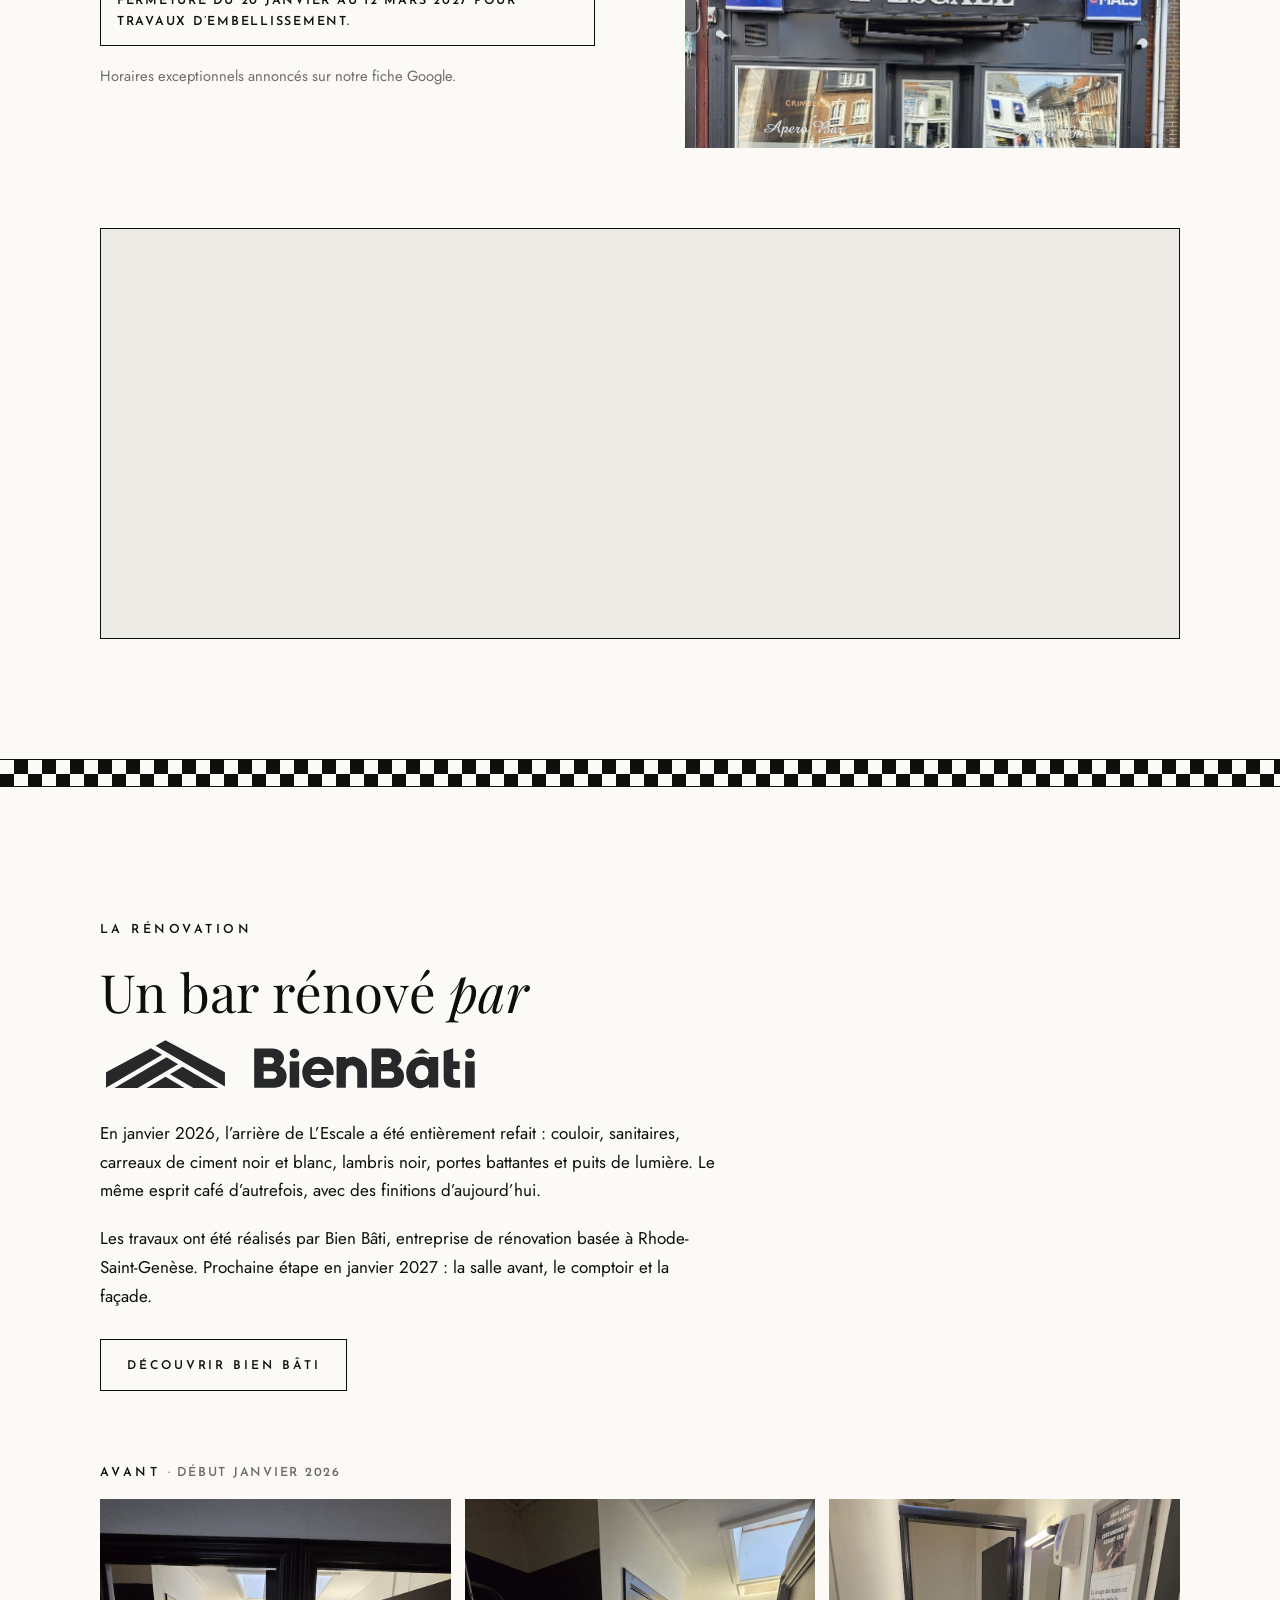
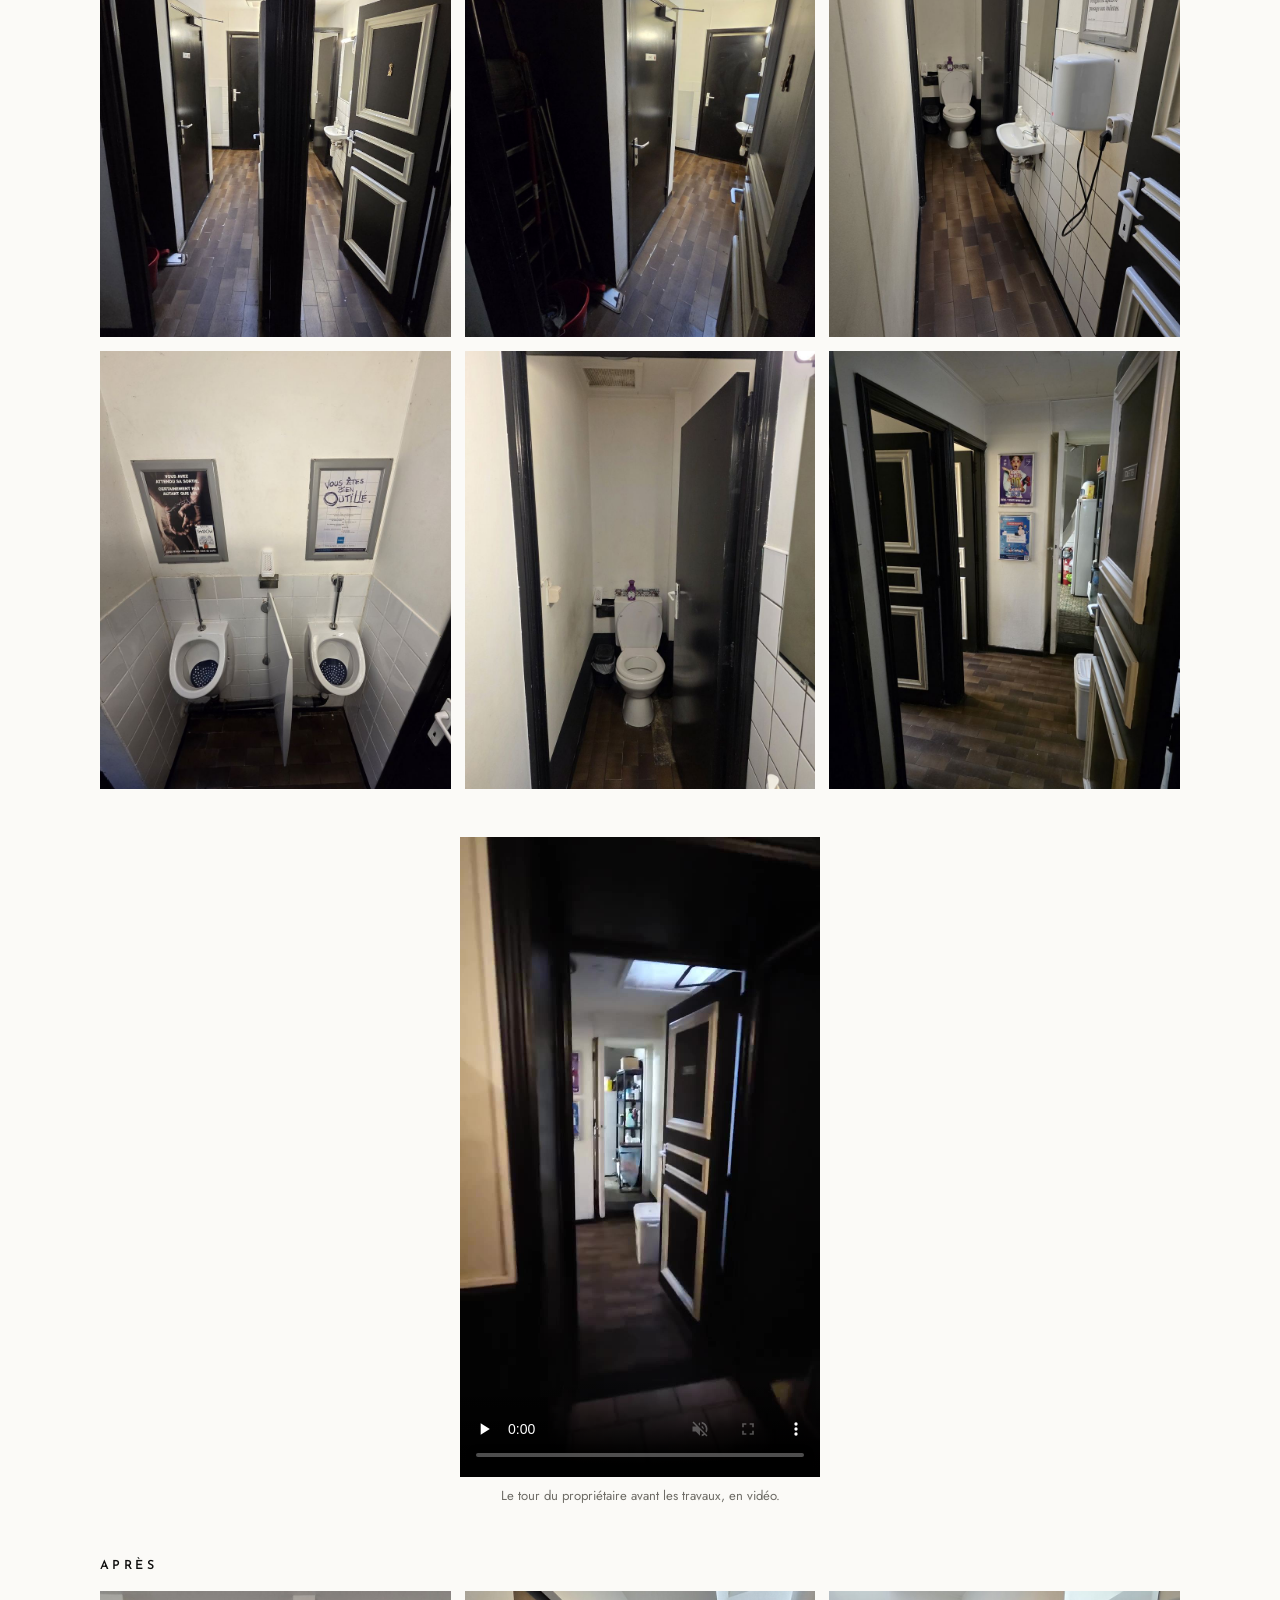
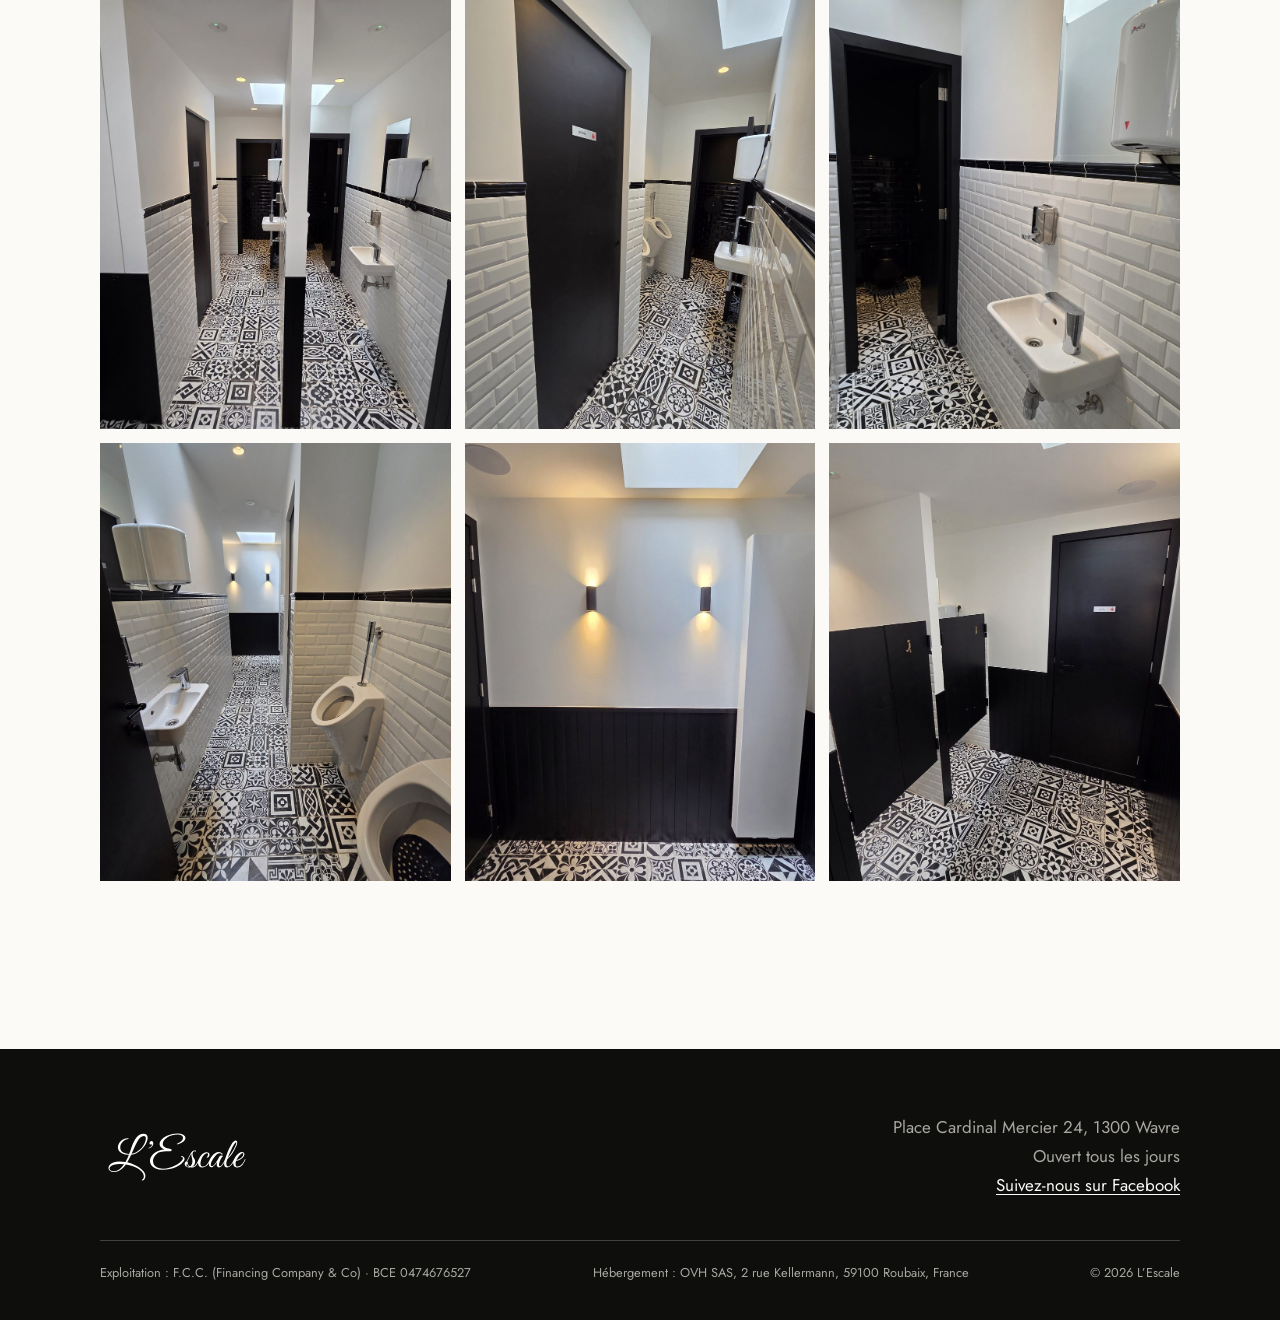
==== commit c84a4a5c: "Fermeture : pour travaux d'embellissement Co-Authored-By: Claude Opus 5.5 <noreply@anthropic.com> Cl" ====
--- a/index.html
+++ b/index.html
@@ -163,7 +163,7 @@
         </tbody>
       </table>
       <p class="note">Veilles de jours fériés : jusqu’à 2h.</p>
-      <p class="fermeture">Fermeture du 20 janvier au 12 mars 2027.</p>
+      <p class="fermeture">Fermeture du 20 janvier au 12 mars 2027 pour travaux d’embellissement.</p>
       <p class="note">Horaires exceptionnels annoncés sur notre fiche Google.</p>
     </div>
     <div>
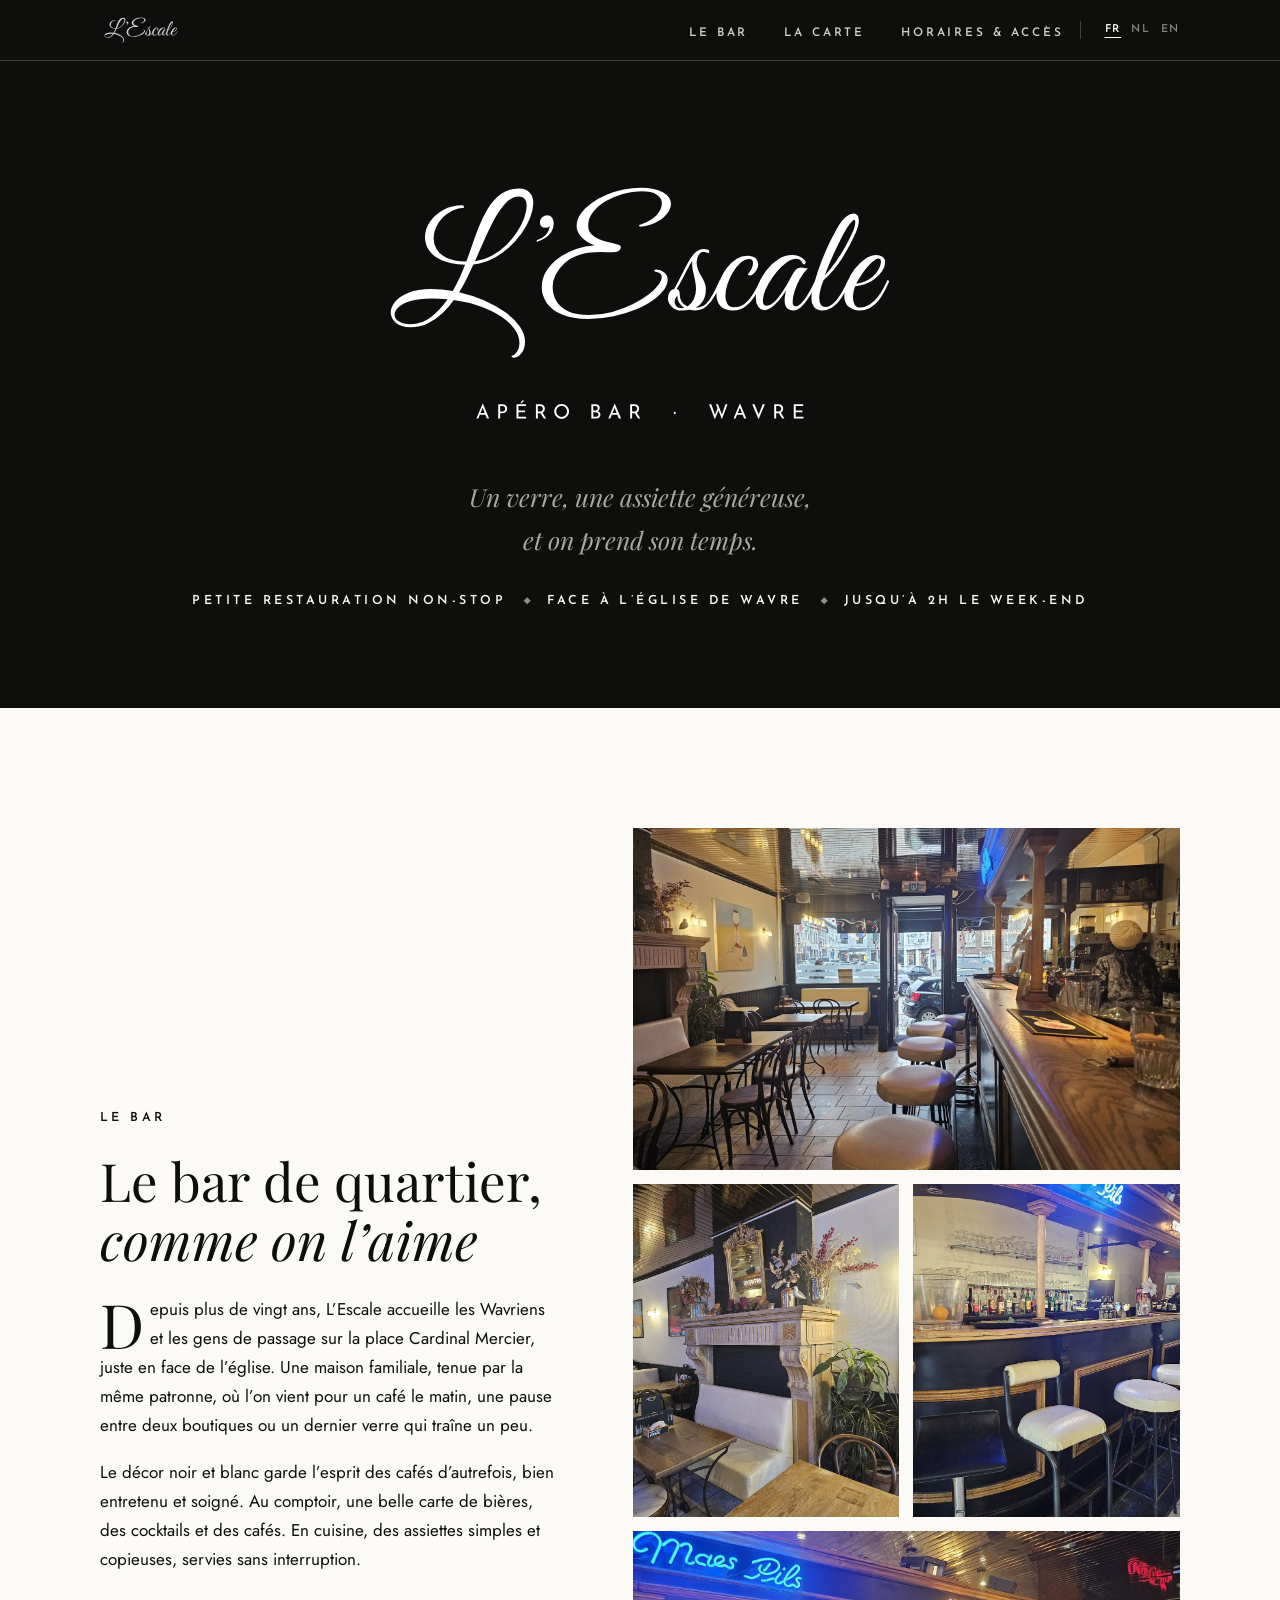
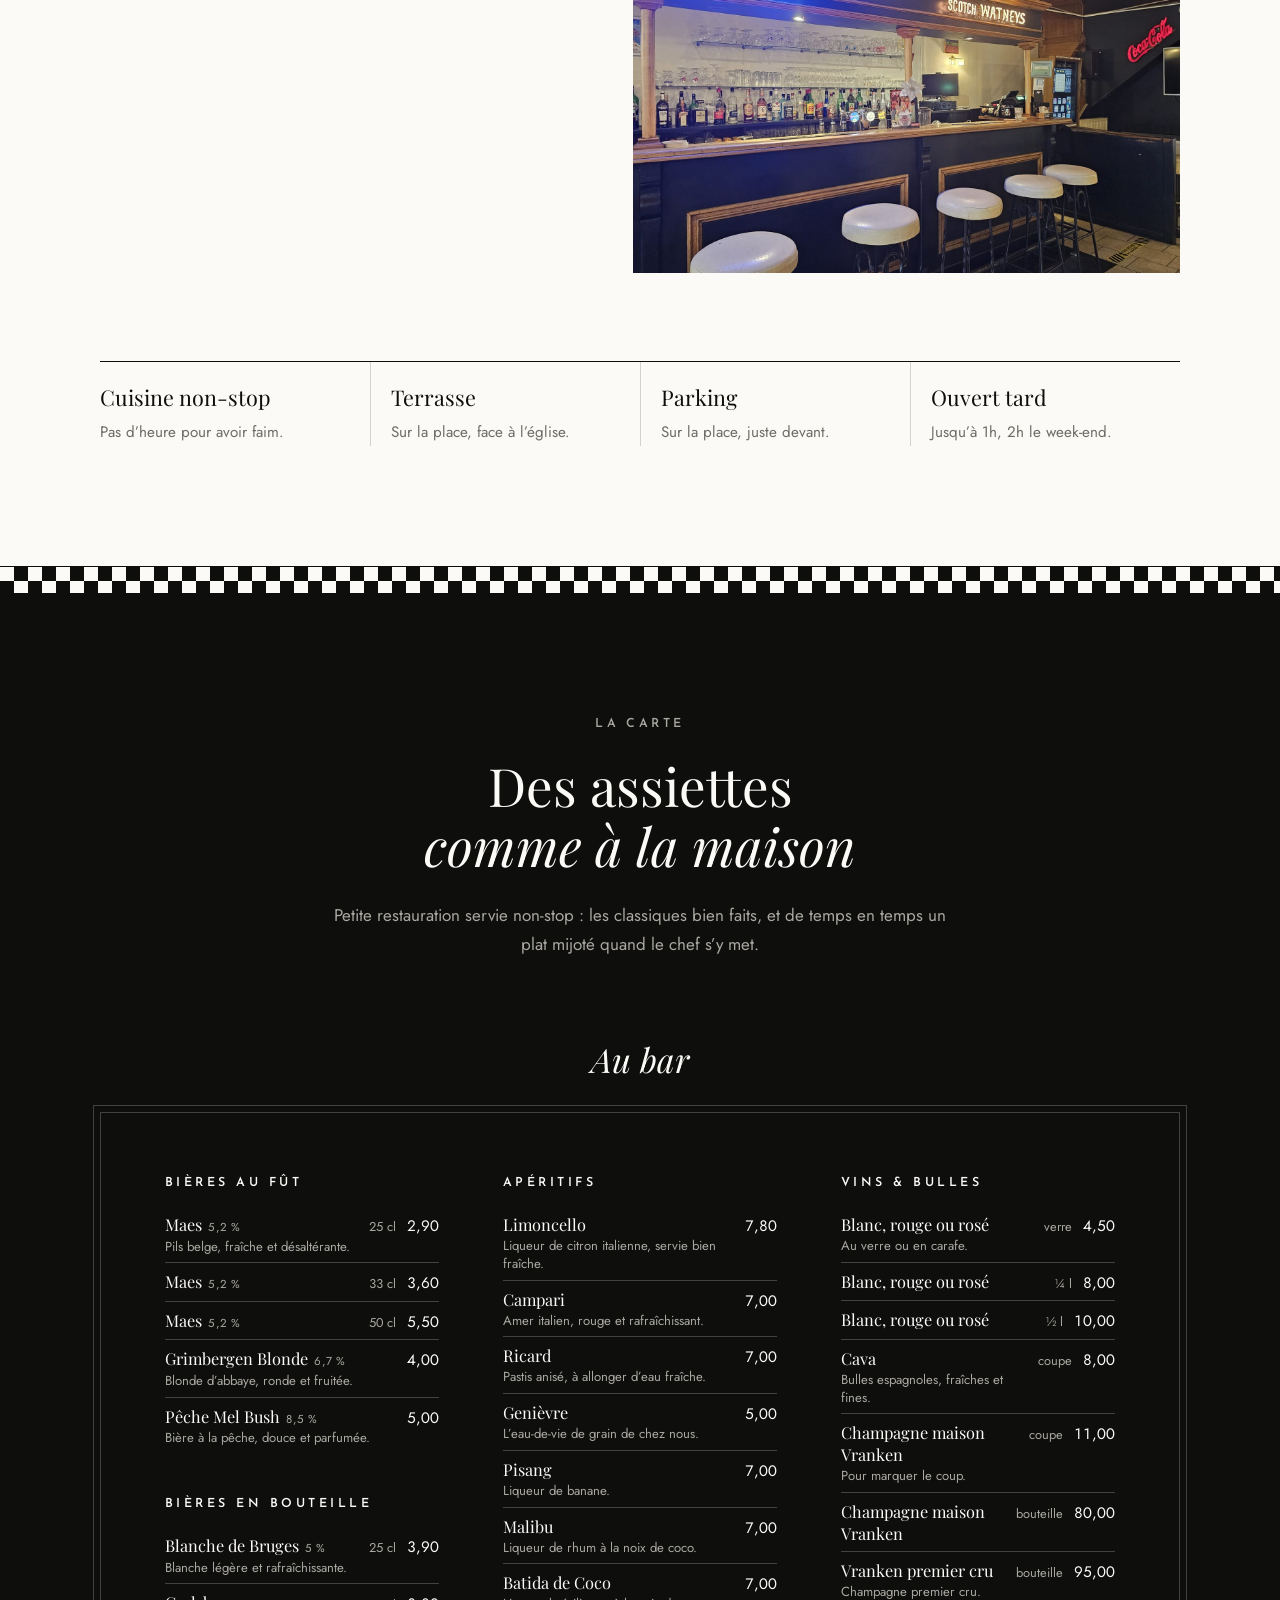
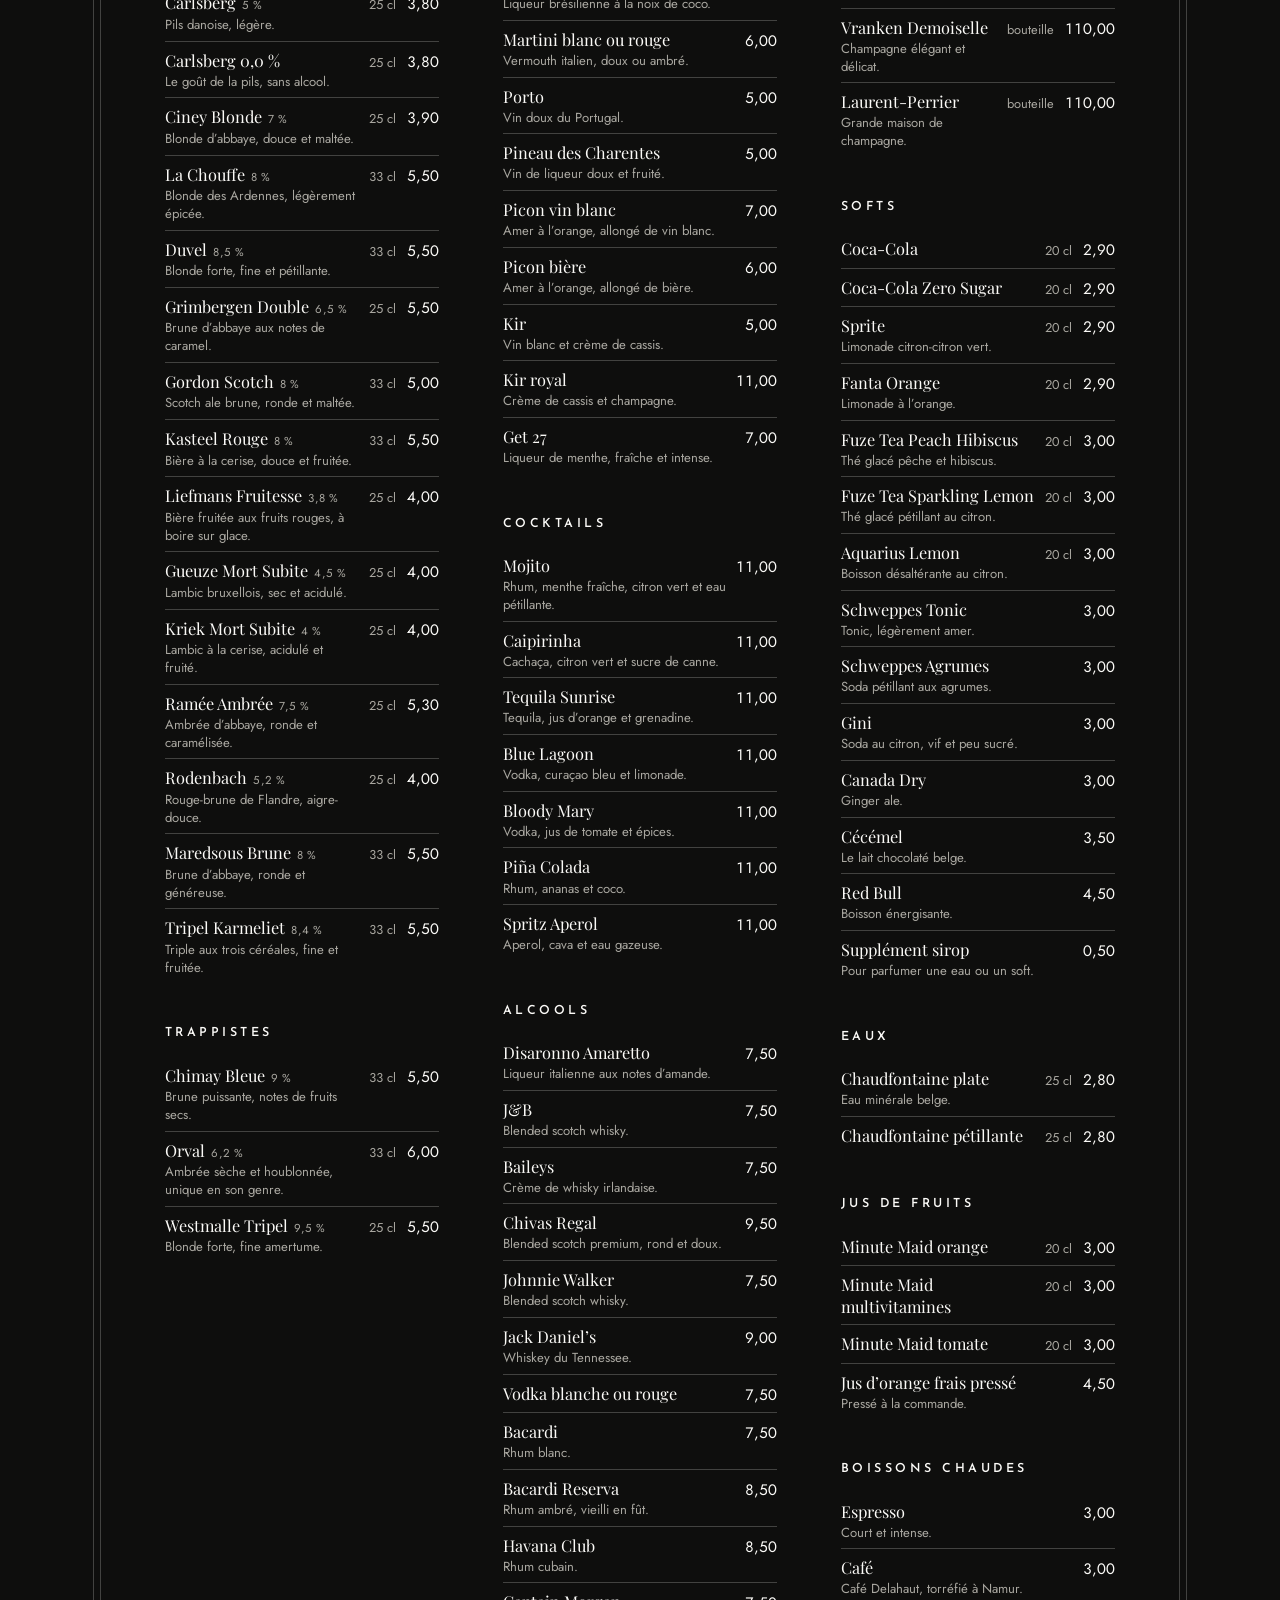
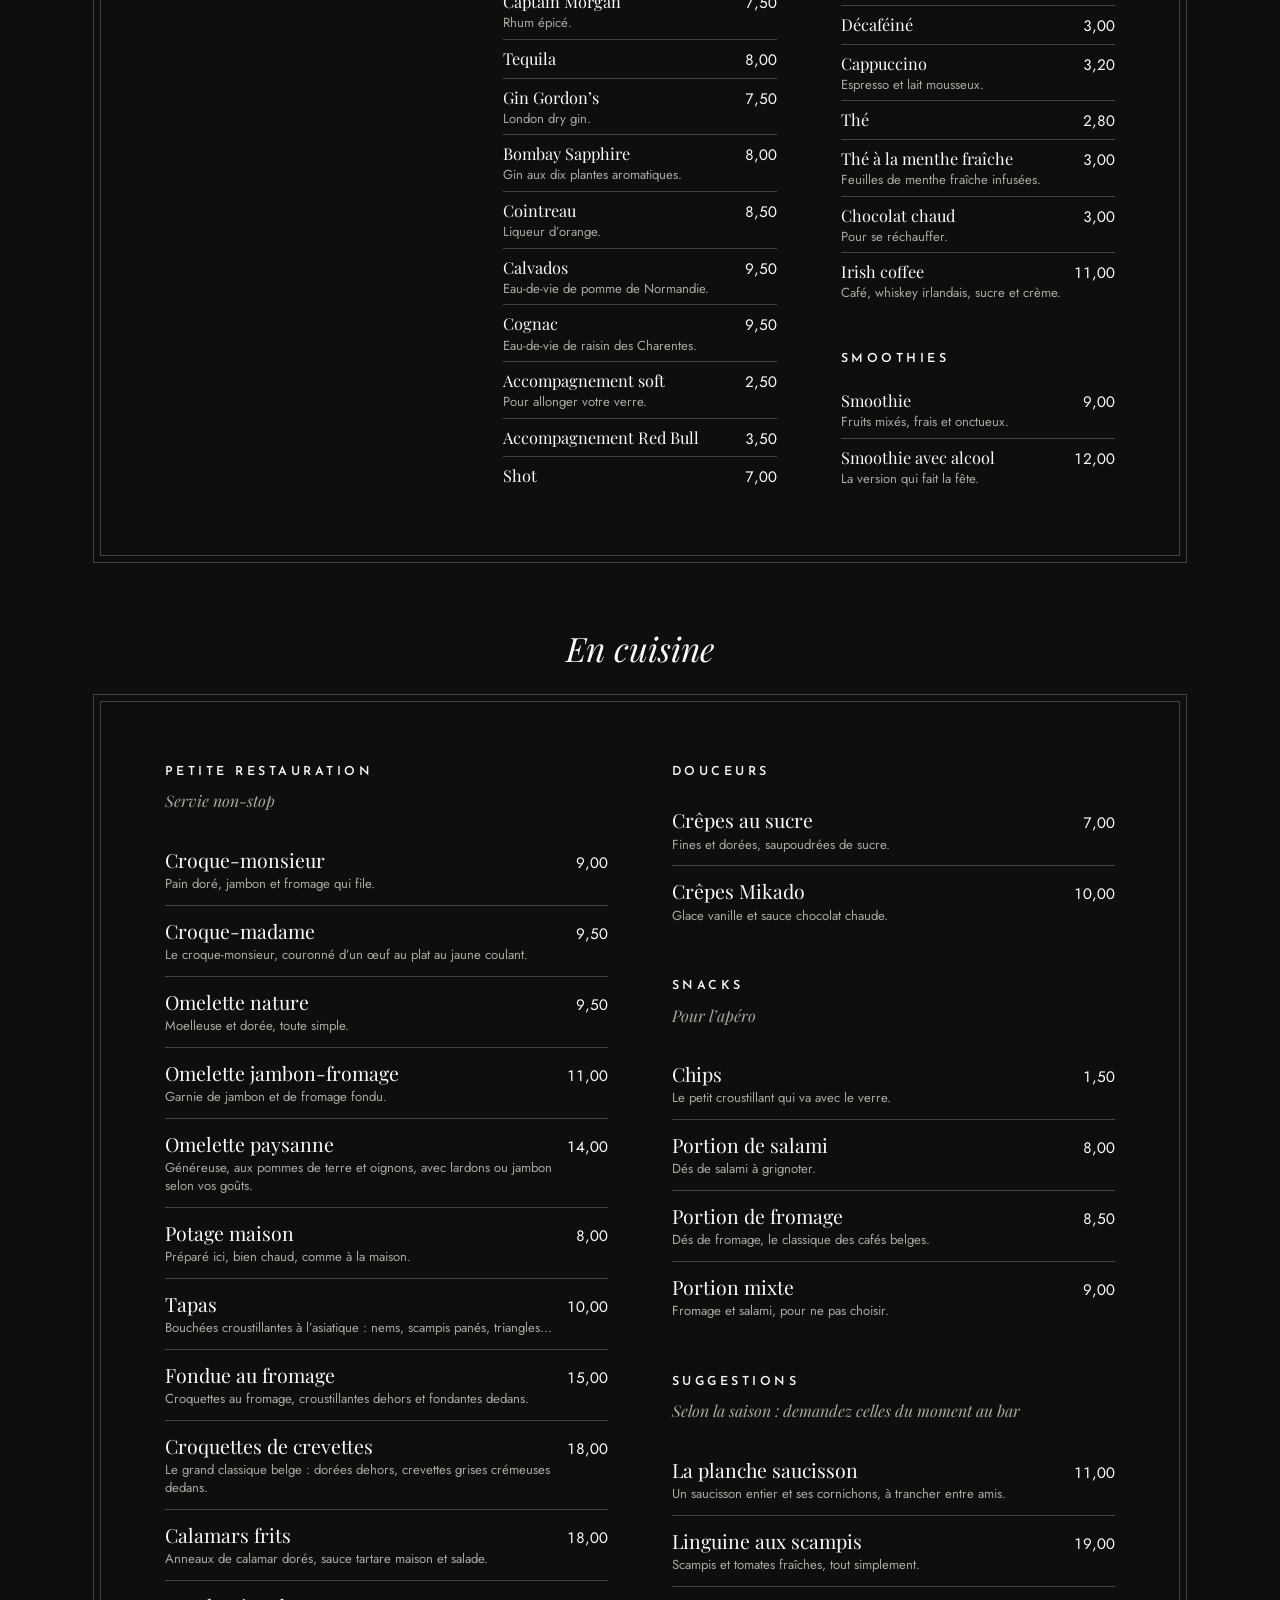
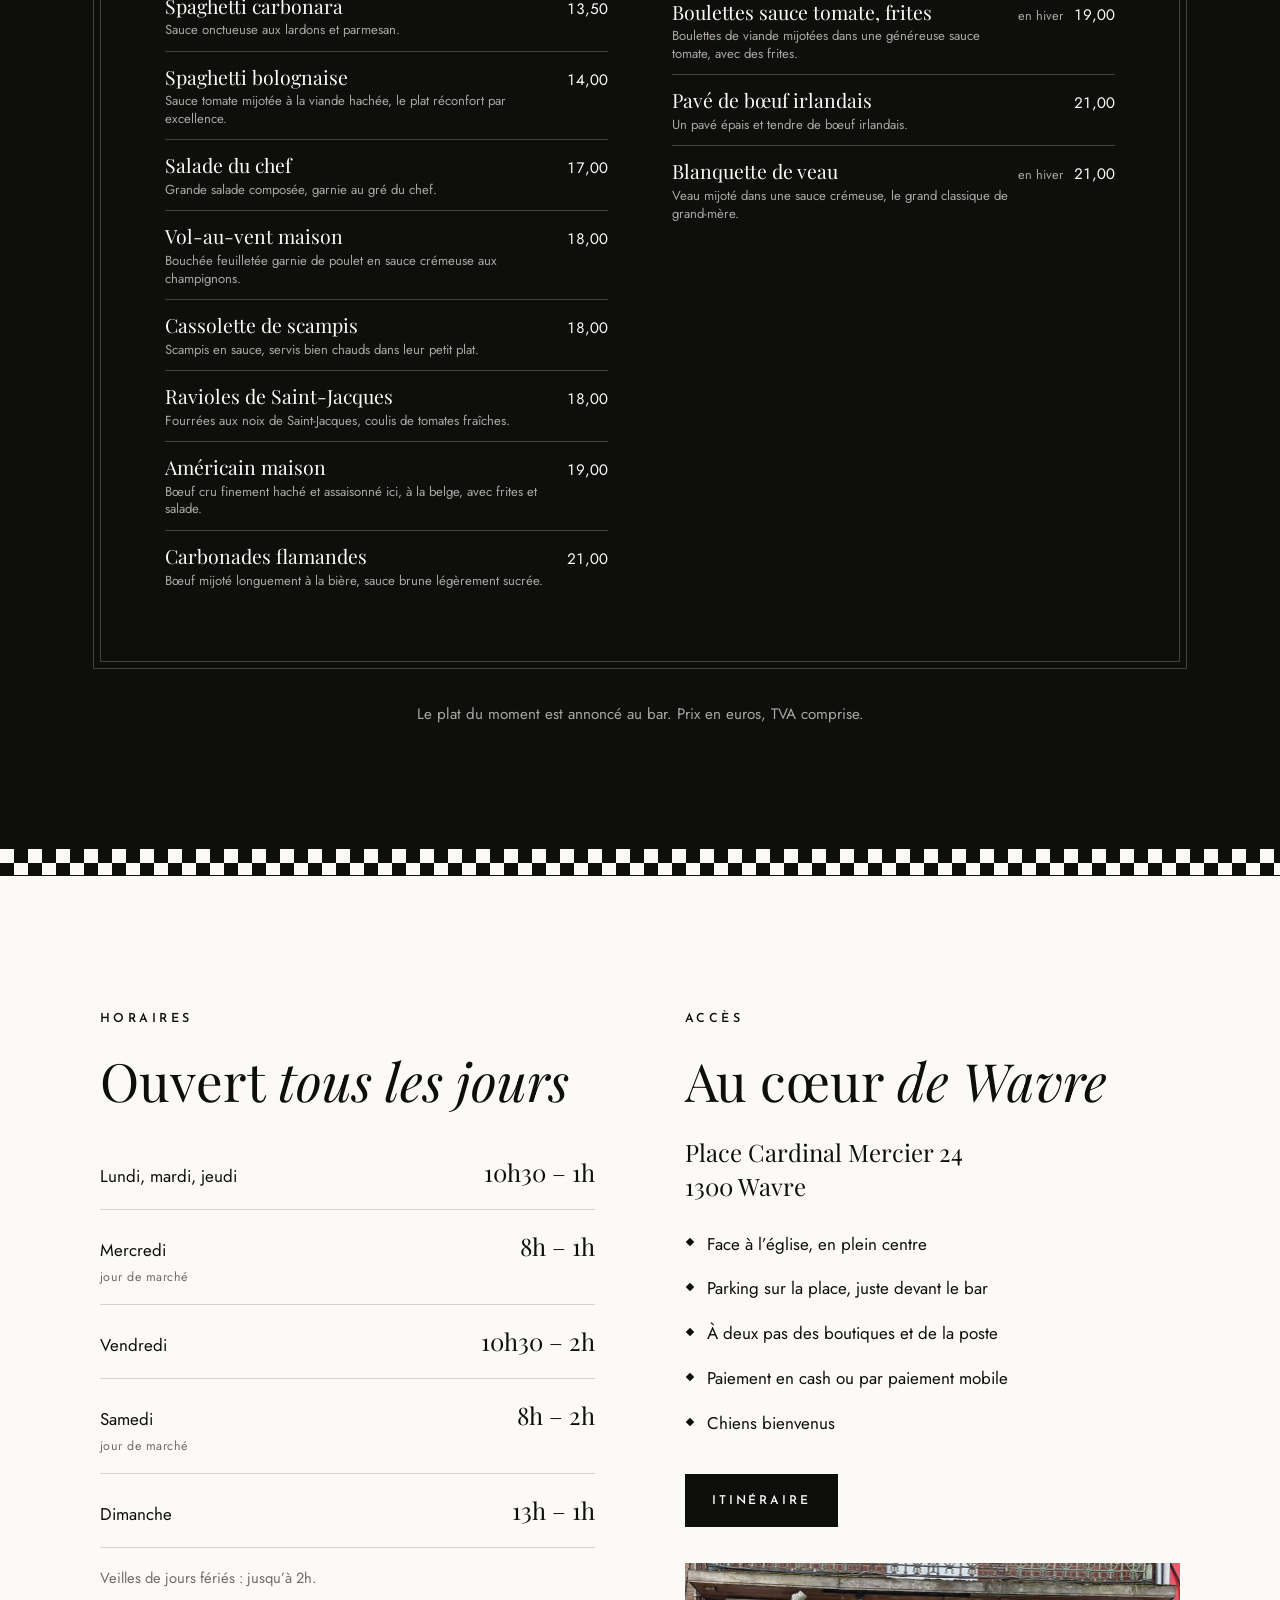
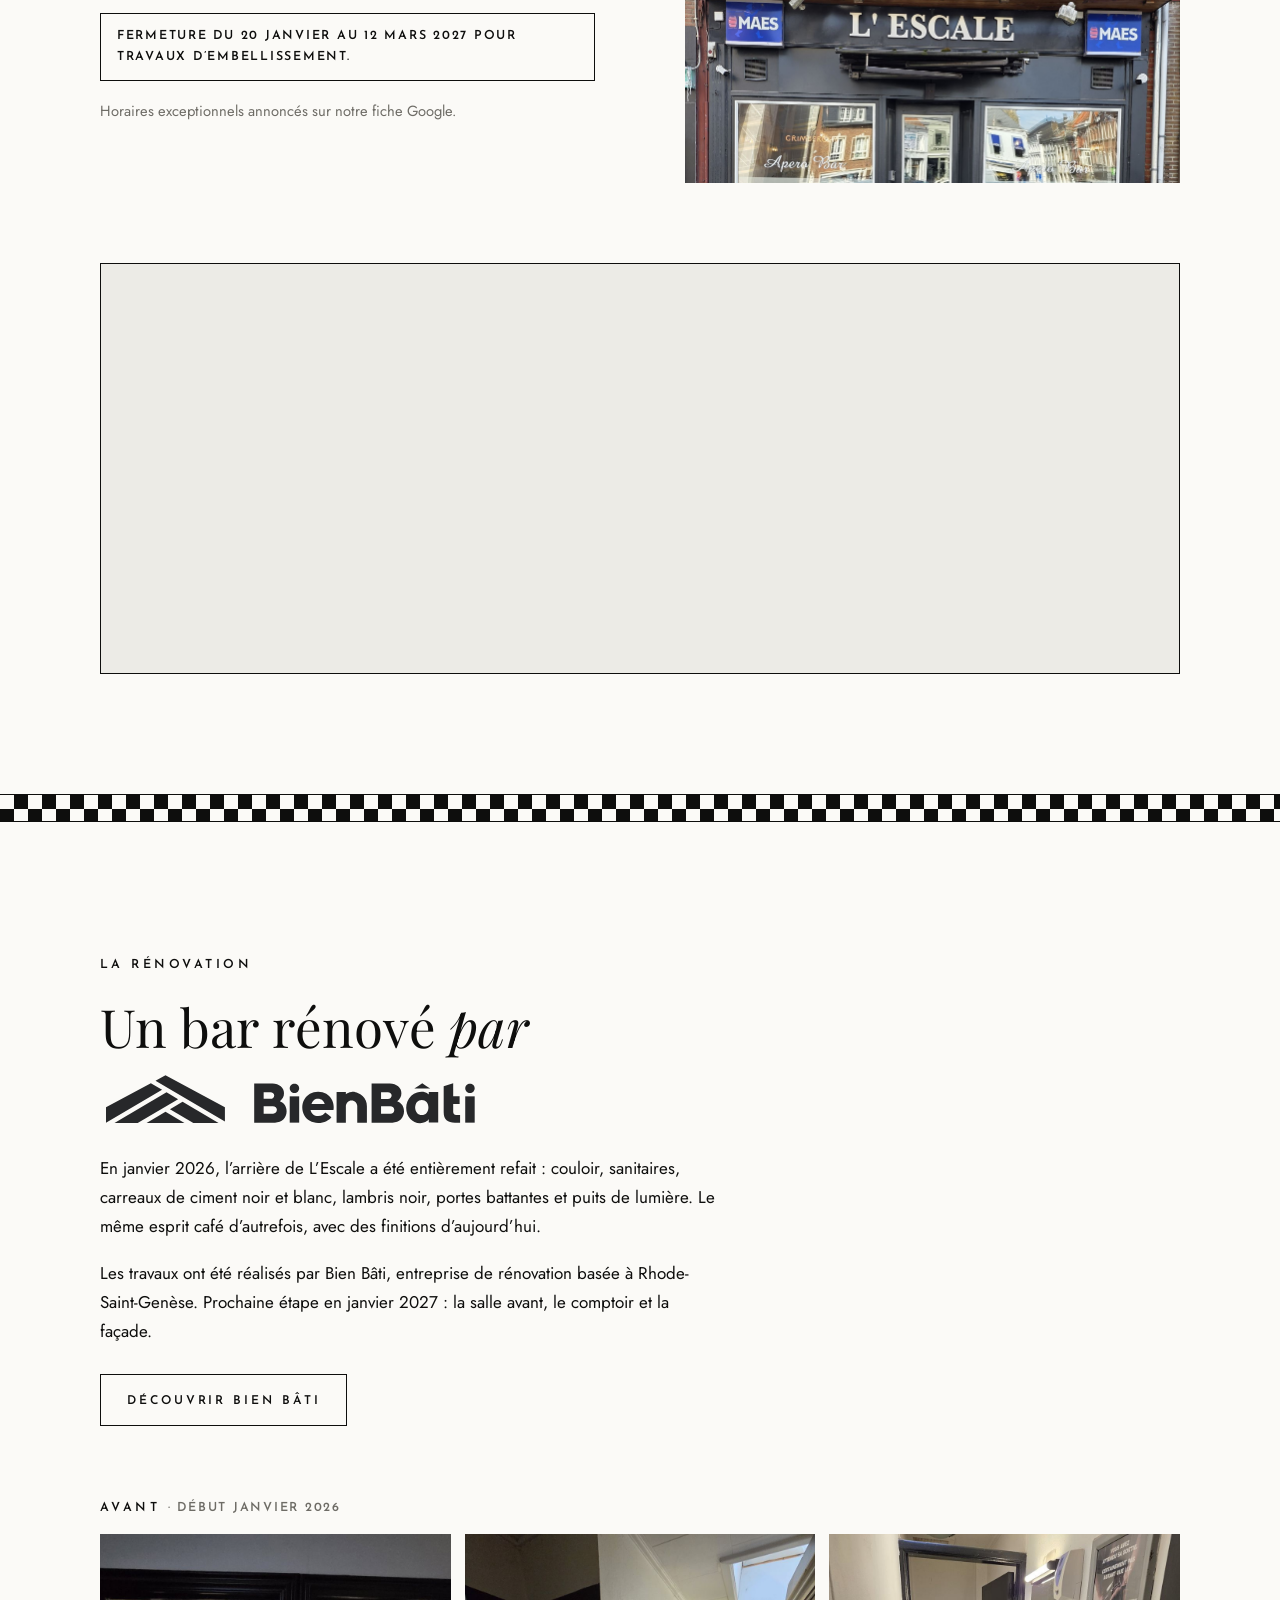
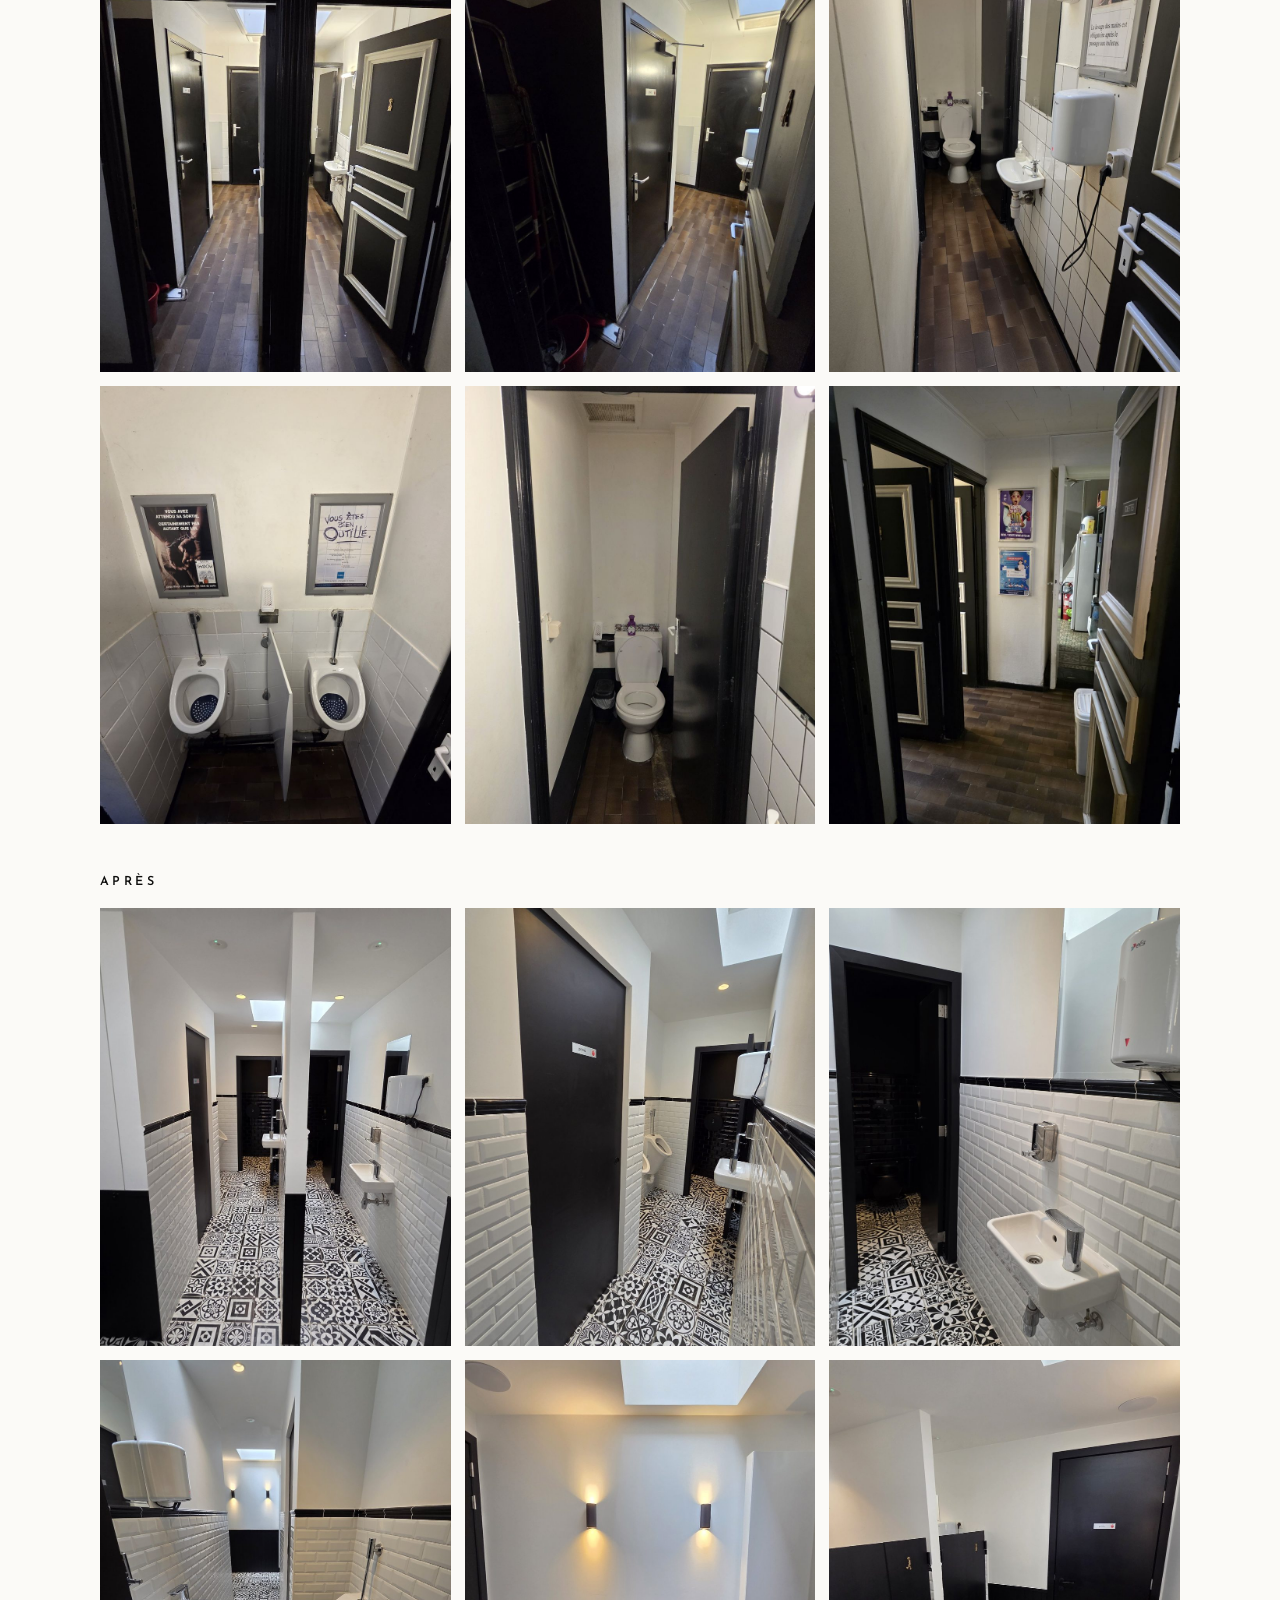
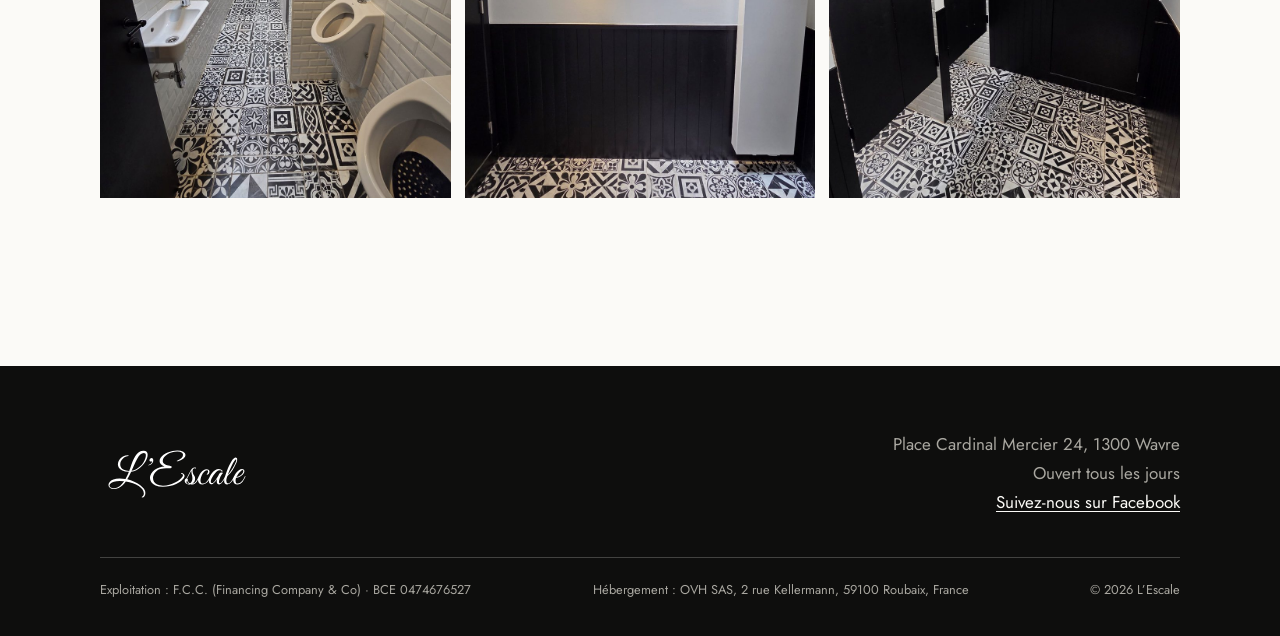
==== commit 1f3301c7: "Vidéo avant-travaux retirée ; bières : contenances et degrés ; linguine 19 € Co-Authored-By: Claude " ====
--- a/index.html
+++ b/index.html
@@ -122,8 +122,8 @@
     <h3 class="carte__partie">Au bar</h3>
     <div class="carte__cadre carte__cadre--bar">
     <div class="rubrique rubrique--compacte"><h4>Bières au fût</h4><ul><li><span>Maes <i class="deg">5,2 %</i><em>Pils belge, fraîche et désaltérante.</em></span><b><small>25 cl</small> 2,90</b></li><li><span>Maes <i class="deg">5,2 %</i></span><b><small>33 cl</small> 3,60</b></li><li><span>Maes <i class="deg">5,2 %</i></span><b><small>50 cl</small> 5,50</b></li><li><span>Grimbergen Blonde <i class="deg">6,7 %</i><em>Blonde d’abbaye, ronde et fruitée.</em></span><b>4,00</b></li><li><span>Pêche Mel Bush <i class="deg">8,5 %</i><em>Bière à la pêche, douce et parfumée.</em></span><b>5,00</b></li></ul></div>
-    <div class="rubrique rubrique--compacte"><h4>Bières en bouteille</h4><ul><li><span>Blanche de Bruges <i class="deg">5 %</i><em>Blanche légère et rafraîchissante.</em></span><b>3,90</b></li><li><span>Carlsberg <i class="deg">5 %</i><em>Pils danoise, légère.</em></span><b>3,80</b></li><li><span>Carlsberg 0,0 %<em>Le goût de la pils, sans alcool.</em></span><b>3,80</b></li><li><span>Ciney Blonde <i class="deg">7 %</i><em>Blonde d’abbaye, douce et maltée.</em></span><b>3,90</b></li><li><span>La Chouffe <i class="deg">8 %</i><em>Blonde des Ardennes, légèrement épicée.</em></span><b>5,50</b></li><li><span>Duvel <i class="deg">8,5 %</i><em>Blonde forte, fine et pétillante.</em></span><b>5,50</b></li><li><span>Grimbergen Double <i class="deg">6,5 %</i><em>Brune d’abbaye aux notes de caramel.</em></span><b>5,50</b></li><li><span>Gordon Scotch<em>Scotch ale brune, ronde et maltée.</em></span><b>5,00</b></li><li><span>Kasteel Rouge <i class="deg">8 %</i><em>Bière à la cerise, douce et fruitée.</em></span><b>5,50</b></li><li><span>Liefmans<em>Bière fruitée aux fruits rouges.</em></span><b>4,00</b></li><li><span>Gueuze Mort Subite<em>Lambic bruxellois, sec et acidulé.</em></span><b>4,00</b></li><li><span>Kriek Mort Subite <i class="deg">4 %</i><em>Lambic à la cerise, acidulé et fruité.</em></span><b>4,00</b></li><li><span>Ramée Ambrée <i class="deg">7,5 %</i><em>Ambrée d’abbaye, ronde et caramélisée.</em></span><b>5,30</b></li><li><span>Rodenbach <i class="deg">5,2 %</i><em>Rouge-brune de Flandre, aigre-douce.</em></span><b>4,00</b></li><li><span>Maredsous<em>Bière d’abbaye de Maredsous.</em></span><b>5,50</b></li><li><span>Tripel Karmeliet <i class="deg">8,4 %</i><em>Triple aux trois céréales, fine et fruitée.</em></span><b>5,50</b></li></ul></div>
-    <div class="rubrique rubrique--compacte"><h4>Trappistes</h4><ul><li><span>Chimay Bleue <i class="deg">9 %</i><em>Brune puissante, notes de fruits secs.</em></span><b>5,50</b></li><li><span>Orval <i class="deg">6,2 %</i><em>Ambrée sèche et houblonnée, unique en son genre.</em></span><b>6,00</b></li><li><span>Westmalle Tripel <i class="deg">9,5 %</i><em>Blonde forte, fine amertume.</em></span><b>5,50</b></li></ul></div>
+    <div class="rubrique rubrique--compacte"><h4>Bières en bouteille</h4><ul><li><span>Blanche de Bruges <i class="deg">5 %</i><em>Blanche légère et rafraîchissante.</em></span><b><small>25 cl</small> 3,90</b></li><li><span>Carlsberg <i class="deg">5 %</i><em>Pils danoise, légère.</em></span><b><small>25 cl</small> 3,80</b></li><li><span>Carlsberg 0,0 %<em>Le goût de la pils, sans alcool.</em></span><b><small>25 cl</small> 3,80</b></li><li><span>Ciney Blonde <i class="deg">7 %</i><em>Blonde d’abbaye, douce et maltée.</em></span><b><small>25 cl</small> 3,90</b></li><li><span>La Chouffe <i class="deg">8 %</i><em>Blonde des Ardennes, légèrement épicée.</em></span><b><small>33 cl</small> 5,50</b></li><li><span>Duvel <i class="deg">8,5 %</i><em>Blonde forte, fine et pétillante.</em></span><b><small>33 cl</small> 5,50</b></li><li><span>Grimbergen Double <i class="deg">6,5 %</i><em>Brune d’abbaye aux notes de caramel.</em></span><b><small>25 cl</small> 5,50</b></li><li><span>Gordon Scotch <i class="deg">8 %</i><em>Scotch ale brune, ronde et maltée.</em></span><b><small>33 cl</small> 5,00</b></li><li><span>Kasteel Rouge <i class="deg">8 %</i><em>Bière à la cerise, douce et fruitée.</em></span><b><small>33 cl</small> 5,50</b></li><li><span>Liefmans Fruitesse <i class="deg">3,8 %</i><em>Bière fruitée aux fruits rouges, à boire sur glace.</em></span><b><small>25 cl</small> 4,00</b></li><li><span>Gueuze Mort Subite <i class="deg">4,5 %</i><em>Lambic bruxellois, sec et acidulé.</em></span><b><small>25 cl</small> 4,00</b></li><li><span>Kriek Mort Subite <i class="deg">4 %</i><em>Lambic à la cerise, acidulé et fruité.</em></span><b><small>25 cl</small> 4,00</b></li><li><span>Ramée Ambrée <i class="deg">7,5 %</i><em>Ambrée d’abbaye, ronde et caramélisée.</em></span><b><small>25 cl</small> 5,30</b></li><li><span>Rodenbach <i class="deg">5,2 %</i><em>Rouge-brune de Flandre, aigre-douce.</em></span><b><small>25 cl</small> 4,00</b></li><li><span>Maredsous Brune <i class="deg">8 %</i><em>Brune d’abbaye, ronde et généreuse.</em></span><b><small>33 cl</small> 5,50</b></li><li><span>Tripel Karmeliet <i class="deg">8,4 %</i><em>Triple aux trois céréales, fine et fruitée.</em></span><b><small>33 cl</small> 5,50</b></li></ul></div>
+    <div class="rubrique rubrique--compacte"><h4>Trappistes</h4><ul><li><span>Chimay Bleue <i class="deg">9 %</i><em>Brune puissante, notes de fruits secs.</em></span><b><small>33 cl</small> 5,50</b></li><li><span>Orval <i class="deg">6,2 %</i><em>Ambrée sèche et houblonnée, unique en son genre.</em></span><b><small>33 cl</small> 6,00</b></li><li><span>Westmalle Tripel <i class="deg">9,5 %</i><em>Blonde forte, fine amertume.</em></span><b><small>25 cl</small> 5,50</b></li></ul></div>
     <div class="rubrique rubrique--compacte"><h4>Apéritifs</h4><ul><li><span>Limoncello<em>Liqueur de citron italienne, servie bien fraîche.</em></span><b>7,80</b></li><li><span>Campari<em>Amer italien, rouge et rafraîchissant.</em></span><b>7,00</b></li><li><span>Ricard<em>Pastis anisé, à allonger d’eau fraîche.</em></span><b>7,00</b></li><li><span>Genièvre<em>L’eau-de-vie de grain de chez nous.</em></span><b>5,00</b></li><li><span>Pisang<em>Liqueur de banane.</em></span><b>7,00</b></li><li><span>Malibu<em>Liqueur de rhum à la noix de coco.</em></span><b>7,00</b></li><li><span>Batida de Coco<em>Liqueur brésilienne à la noix de coco.</em></span><b>7,00</b></li><li><span>Martini blanc ou rouge<em>Vermouth italien, doux ou ambré.</em></span><b>6,00</b></li><li><span>Porto<em>Vin doux du Portugal.</em></span><b>5,00</b></li><li><span>Pineau des Charentes<em>Vin de liqueur doux et fruité.</em></span><b>5,00</b></li><li><span>Picon vin blanc<em>Amer à l’orange, allongé de vin blanc.</em></span><b>7,00</b></li><li><span>Picon bière<em>Amer à l’orange, allongé de bière.</em></span><b>6,00</b></li><li><span>Kir<em>Vin blanc et crème de cassis.</em></span><b>5,00</b></li><li><span>Kir royal<em>Crème de cassis et champagne.</em></span><b>11,00</b></li><li><span>Get 27<em>Liqueur de menthe, fraîche et intense.</em></span><b>7,00</b></li></ul></div>
     <div class="rubrique rubrique--compacte"><h4>Cocktails</h4><ul><li><span>Mojito<em>Rhum, menthe fraîche, citron vert et eau pétillante.</em></span><b>11,00</b></li><li><span>Caipirinha<em>Cachaça, citron vert et sucre de canne.</em></span><b>11,00</b></li><li><span>Tequila Sunrise<em>Tequila, jus d’orange et grenadine.</em></span><b>11,00</b></li><li><span>Blue Lagoon<em>Vodka, curaçao bleu et limonade.</em></span><b>11,00</b></li><li><span>Bloody Mary<em>Vodka, jus de tomate et épices.</em></span><b>11,00</b></li><li><span>Piña Colada<em>Rhum, ananas et coco.</em></span><b>11,00</b></li><li><span>Spritz Aperol<em>Aperol, cava et eau gazeuse.</em></span><b>11,00</b></li></ul></div>
     <div class="rubrique rubrique--compacte"><h4>Alcools</h4><ul><li><span>Disaronno Amaretto<em>Liqueur italienne aux notes d’amande.</em></span><b>7,50</b></li><li><span>J&amp;B<em>Blended scotch whisky.</em></span><b>7,50</b></li><li><span>Baileys<em>Crème de whisky irlandaise.</em></span><b>7,50</b></li><li><span>Chivas Regal<em>Blended scotch premium, rond et doux.</em></span><b>9,50</b></li><li><span>Johnnie Walker<em>Blended scotch whisky.</em></span><b>7,50</b></li><li><span>Jack Daniel’s<em>Whiskey du Tennessee.</em></span><b>9,00</b></li><li><span>Vodka blanche ou rouge</span><b>7,50</b></li><li><span>Bacardi<em>Rhum blanc.</em></span><b>7,50</b></li><li><span>Bacardi Reserva<em>Rhum ambré, vieilli en fût.</em></span><b>8,50</b></li><li><span>Havana Club<em>Rhum cubain.</em></span><b>8,50</b></li><li><span>Captain Morgan<em>Rhum épicé.</em></span><b>7,50</b></li><li><span>Tequila</span><b>8,00</b></li><li><span>Gin Gordon’s<em>London dry gin.</em></span><b>7,50</b></li><li><span>Bombay Sapphire<em>Gin aux dix plantes aromatiques.</em></span><b>8,00</b></li><li><span>Cointreau<em>Liqueur d’orange.</em></span><b>8,50</b></li><li><span>Calvados<em>Eau-de-vie de pomme de Normandie.</em></span><b>9,50</b></li><li><span>Cognac<em>Eau-de-vie de raisin des Charentes.</em></span><b>9,50</b></li><li><span>Accompagnement soft<em>Pour allonger votre verre.</em></span><b>2,50</b></li><li><span>Accompagnement Red Bull</span><b>3,50</b></li><li><span>Shot</span><b>7,00</b></li></ul></div>
@@ -139,7 +139,7 @@
     <div class="rubrique"><h4>Petite restauration</h4><p class="quand">Servie non-stop</p><ul><li><span>Croque-monsieur<em>Pain doré, jambon et fromage qui file.</em></span><b>9,00</b></li><li><span>Croque-madame<em>Le croque-monsieur, couronné d’un œuf au plat au jaune coulant.</em></span><b>9,50</b></li><li><span>Omelette nature<em>Moelleuse et dorée, toute simple.</em></span><b>9,50</b></li><li><span>Omelette jambon-fromage<em>Garnie de jambon et de fromage fondu.</em></span><b>11,00</b></li><li><span>Omelette paysanne<em>Généreuse, aux pommes de terre et oignons, avec lardons ou jambon selon vos goûts.</em></span><b>14,00</b></li><li><span>Potage maison<em>Préparé ici, bien chaud, comme à la maison.</em></span><b>8,00</b></li><li><span>Tapas<em>Bouchées croustillantes à l’asiatique : nems, scampis panés, triangles…</em></span><b>10,00</b></li><li><span>Fondue au fromage<em>Croquettes au fromage, croustillantes dehors et fondantes dedans.</em></span><b>15,00</b></li><li><span>Croquettes de crevettes<em>Le grand classique belge : dorées dehors, crevettes grises crémeuses dedans.</em></span><b>18,00</b></li><li><span>Calamars frits<em>Anneaux de calamar dorés, sauce tartare maison et salade.</em></span><b>18,00</b></li><li><span>Spaghetti carbonara<em>Sauce onctueuse aux lardons et parmesan.</em></span><b>13,50</b></li><li><span>Spaghetti bolognaise<em>Sauce tomate mijotée à la viande hachée, le plat réconfort par excellence.</em></span><b>14,00</b></li><li><span>Salade du chef<em>Grande salade composée, garnie au gré du chef.</em></span><b>17,00</b></li><li><span>Vol-au-vent maison<em>Bouchée feuilletée garnie de poulet en sauce crémeuse aux champignons.</em></span><b>18,00</b></li><li><span>Cassolette de scampis<em>Scampis en sauce, servis bien chauds dans leur petit plat.</em></span><b>18,00</b></li><li><span>Ravioles de Saint-Jacques<em>Fourrées aux noix de Saint-Jacques, coulis de tomates fraîches.</em></span><b>18,00</b></li><li><span>Américain maison<em>Bœuf cru finement haché et assaisonné ici, à la belge, avec frites et salade.</em></span><b>19,00</b></li><li><span>Carbonades flamandes<em>Bœuf mijoté longuement à la bière, sauce brune légèrement sucrée.</em></span><b>21,00</b></li></ul></div>
     <div class="rubrique"><h4>Douceurs</h4><ul><li><span>Crêpes au sucre<em>Fines et dorées, saupoudrées de sucre.</em></span><b>7,00</b></li><li><span>Crêpes Mikado<em>Glace vanille et sauce chocolat chaude.</em></span><b>10,00</b></li></ul></div>
     <div class="rubrique"><h4>Snacks</h4><p class="quand">Pour l’apéro</p><ul><li><span>Chips<em>Le petit croustillant qui va avec le verre.</em></span><b>1,50</b></li><li><span>Portion de salami<em>Dés de salami à grignoter.</em></span><b>8,00</b></li><li><span>Portion de fromage<em>Dés de fromage, le classique des cafés belges.</em></span><b>8,50</b></li><li><span>Portion mixte<em>Fromage et salami, pour ne pas choisir.</em></span><b>9,00</b></li></ul></div>
-    <div class="rubrique"><h4>Suggestions</h4><p class="quand">Selon la saison : demandez celles du moment au bar</p><ul><li><span>La planche saucisson<em>Un saucisson entier et ses cornichons, à trancher entre amis.</em></span><b>11,00</b></li><li><span>Linguine aux scampis<em>Scampis et tomates fraîches, tout simplement.</em></span></li><li><span>Boulettes sauce tomate, frites<em>Boulettes de viande mijotées dans une généreuse sauce tomate, avec des frites.</em></span><b><small>en hiver</small> 19,00</b></li><li><span>Pavé de bœuf irlandais<em>Un pavé épais et tendre de bœuf irlandais.</em></span><b>21,00</b></li><li><span>Blanquette de veau<em>Veau mijoté dans une sauce crémeuse, le grand classique de grand-mère.</em></span><b><small>en hiver</small> 21,00</b></li></ul></div>
+    <div class="rubrique"><h4>Suggestions</h4><p class="quand">Selon la saison : demandez celles du moment au bar</p><ul><li><span>La planche saucisson<em>Un saucisson entier et ses cornichons, à trancher entre amis.</em></span><b>11,00</b></li><li><span>Linguine aux scampis<em>Scampis et tomates fraîches, tout simplement.</em></span><b>19,00</b></li><li><span>Boulettes sauce tomate, frites<em>Boulettes de viande mijotées dans une généreuse sauce tomate, avec des frites.</em></span><b><small>en hiver</small> 19,00</b></li><li><span>Pavé de bœuf irlandais<em>Un pavé épais et tendre de bœuf irlandais.</em></span><b>21,00</b></li><li><span>Blanquette de veau<em>Veau mijoté dans une sauce crémeuse, le grand classique de grand-mère.</em></span><b><small>en hiver</small> 21,00</b></li></ul></div>
     </div>
     <p class="carte__pied">Le plat du moment est annoncé au bar. Prix en euros, TVA comprise.</p>
     <!-- /CARTE -->
@@ -217,10 +217,6 @@
       <figure class="photo photo--serie"><img src="img/photos/avant-wc2.jpg" alt="Avant : la cabine de WC, murs blancs et plinthe noire" width="900" height="1128" loading="lazy"></figure>
       <figure class="photo photo--serie"><img src="img/photos/avant-couloir.jpg" alt="Avant : le couloir arrière et les portes à moulures" width="900" height="1128" loading="lazy"></figure>
     </div>
-    <figure class="video-serie">
-      <video controls muted playsinline preload="none" poster="img/videos/avant-visite.jpg" width="720" height="1280"><source src="img/videos/avant-visite.mp4" type="video/mp4"></video>
-      <figcaption>Le tour du propriétaire avant les travaux, en vidéo.</figcaption>
-    </figure>
     <p class="label serie__titre">Après</p>
     <div class="serie__grille">
       <figure class="photo photo--serie"><img src="img/photos/apres-couloirs.jpg" alt="Après : les deux couloirs des toilettes, carrelage métro, lambris noir et carreaux de ciment" width="900" height="1125" loading="lazy"></figure>
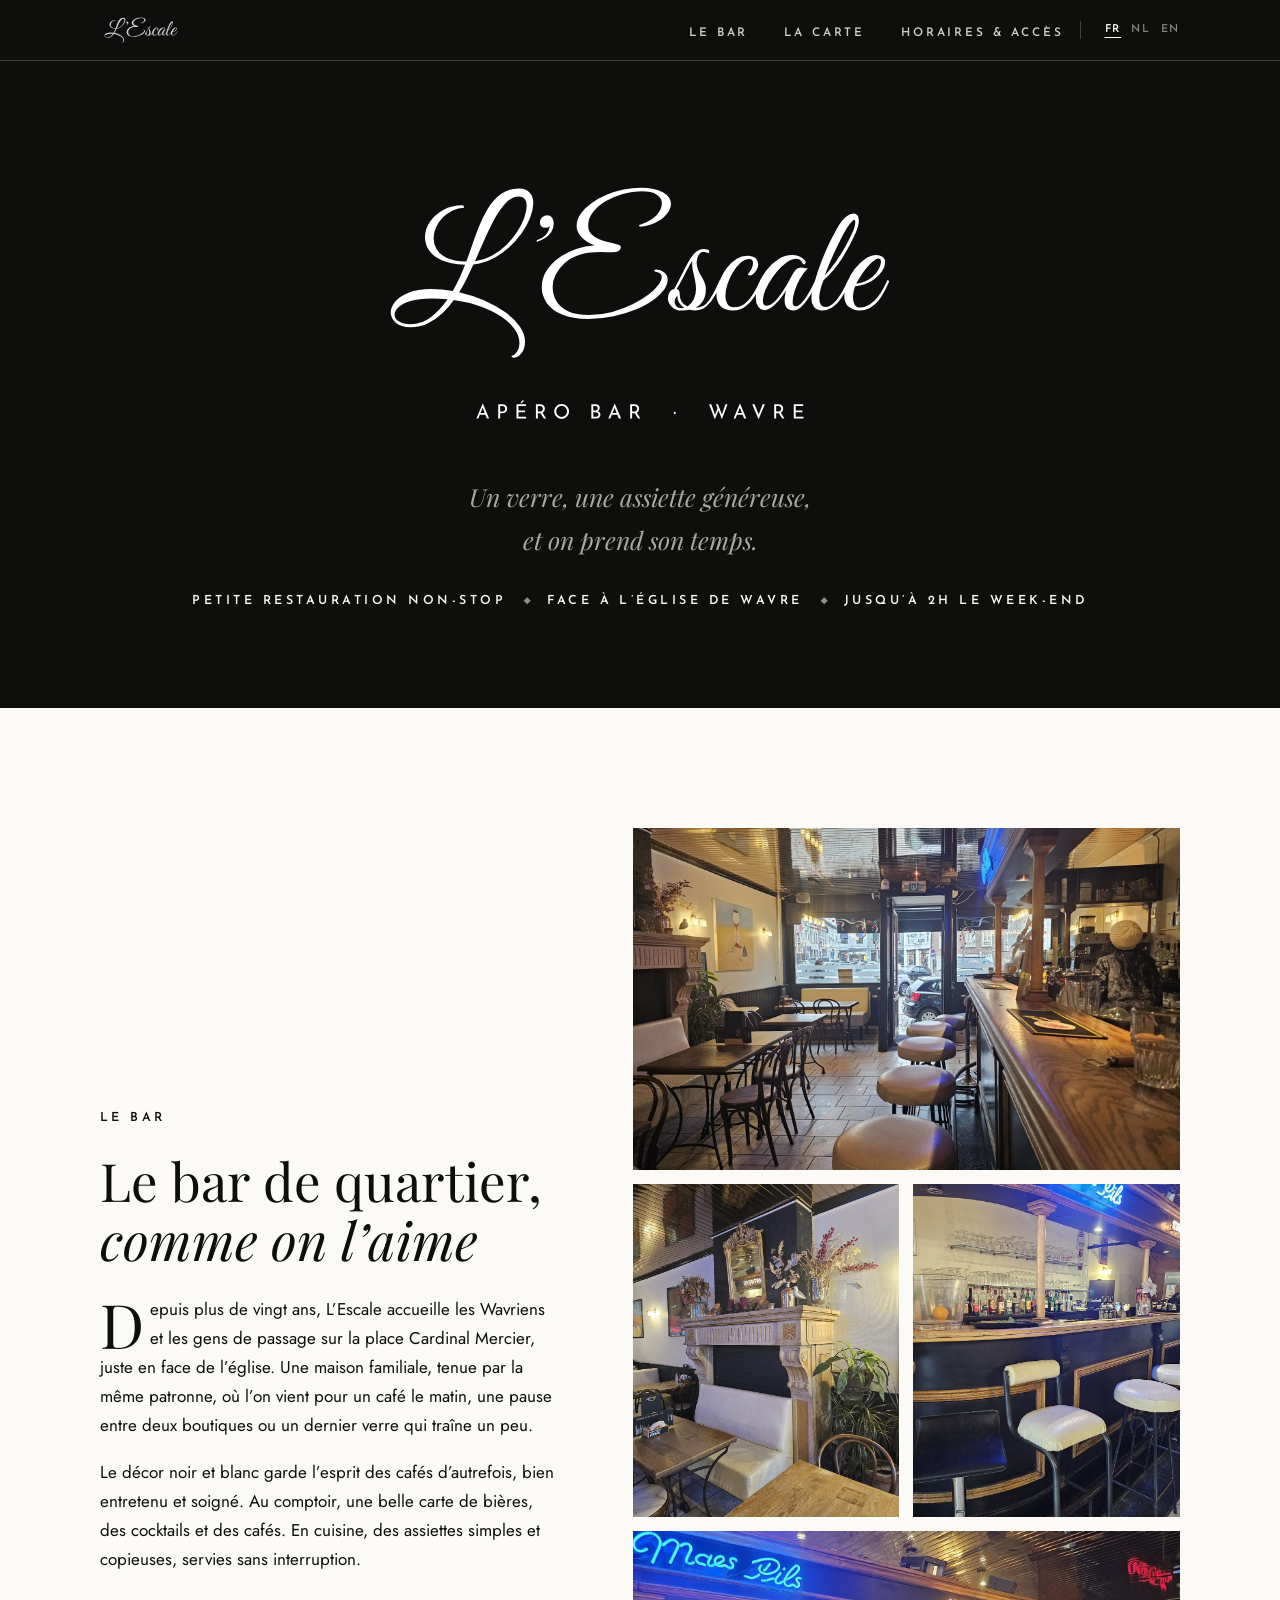
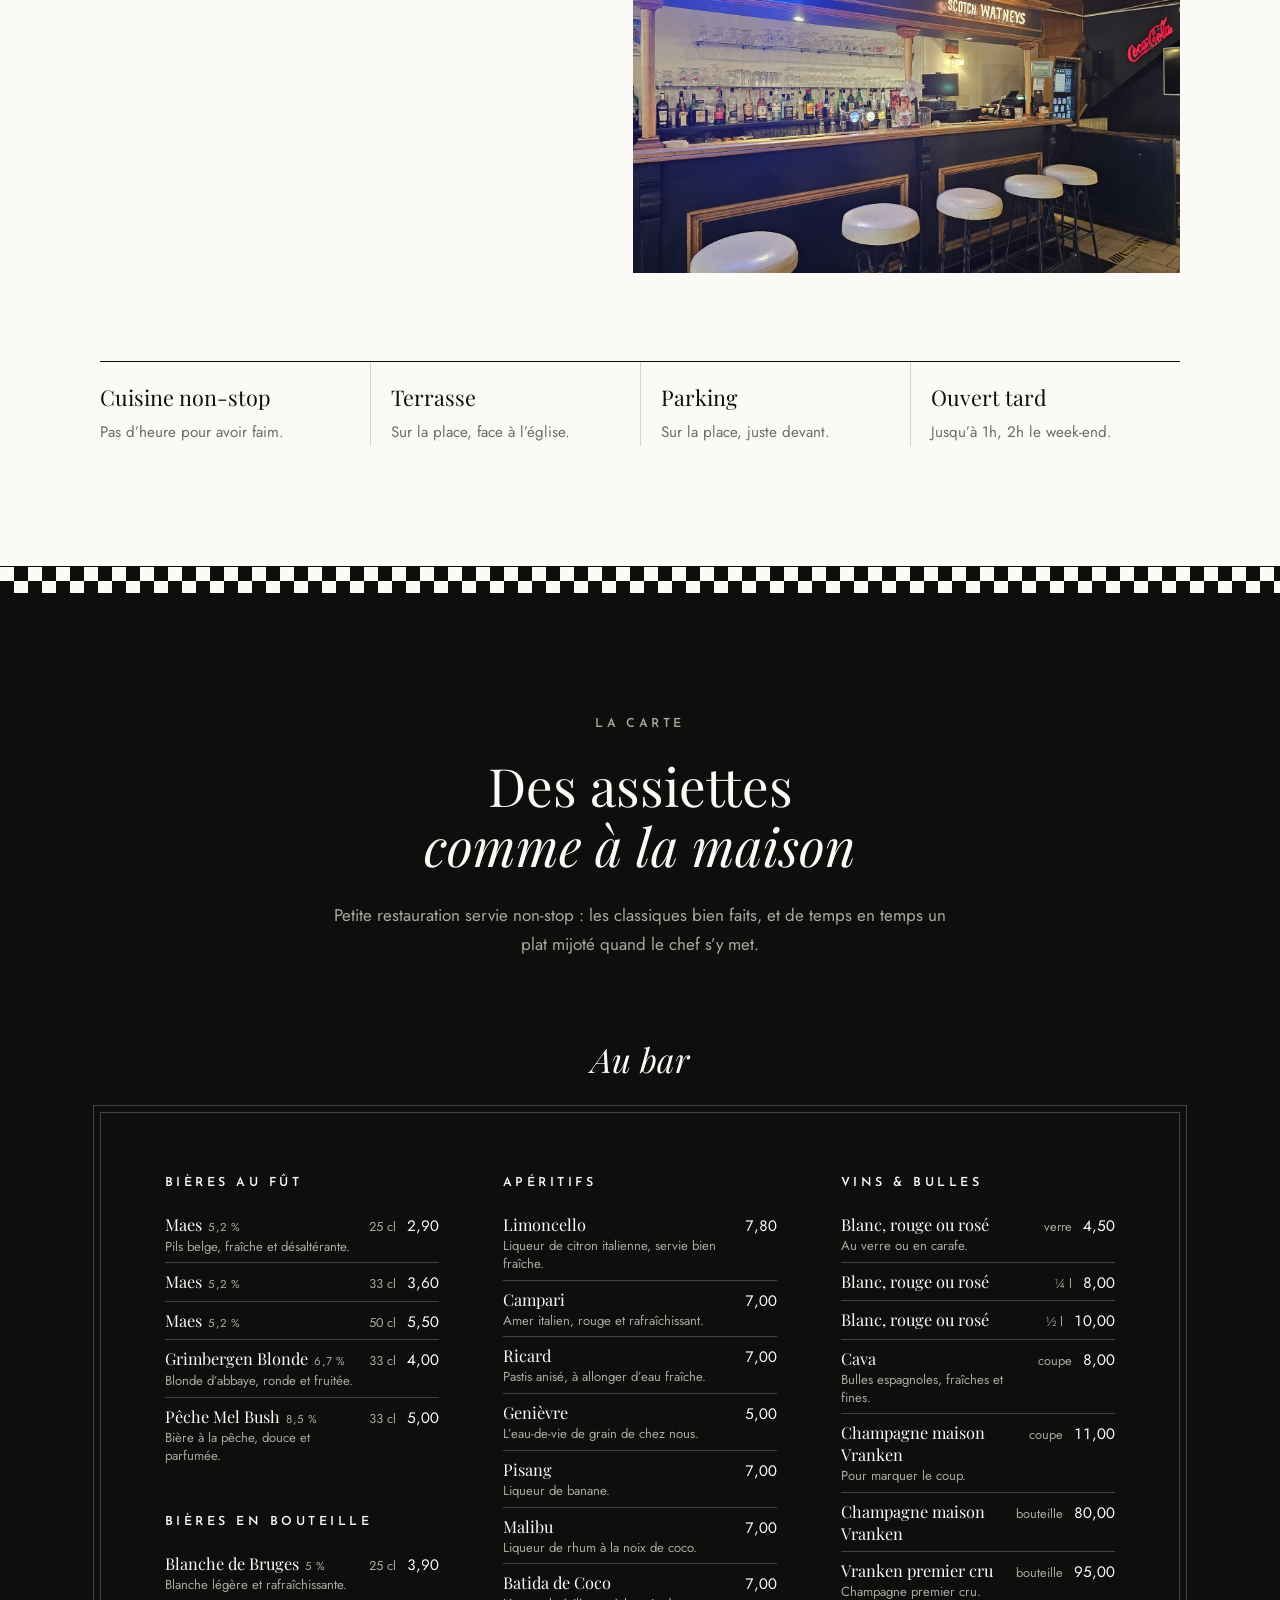
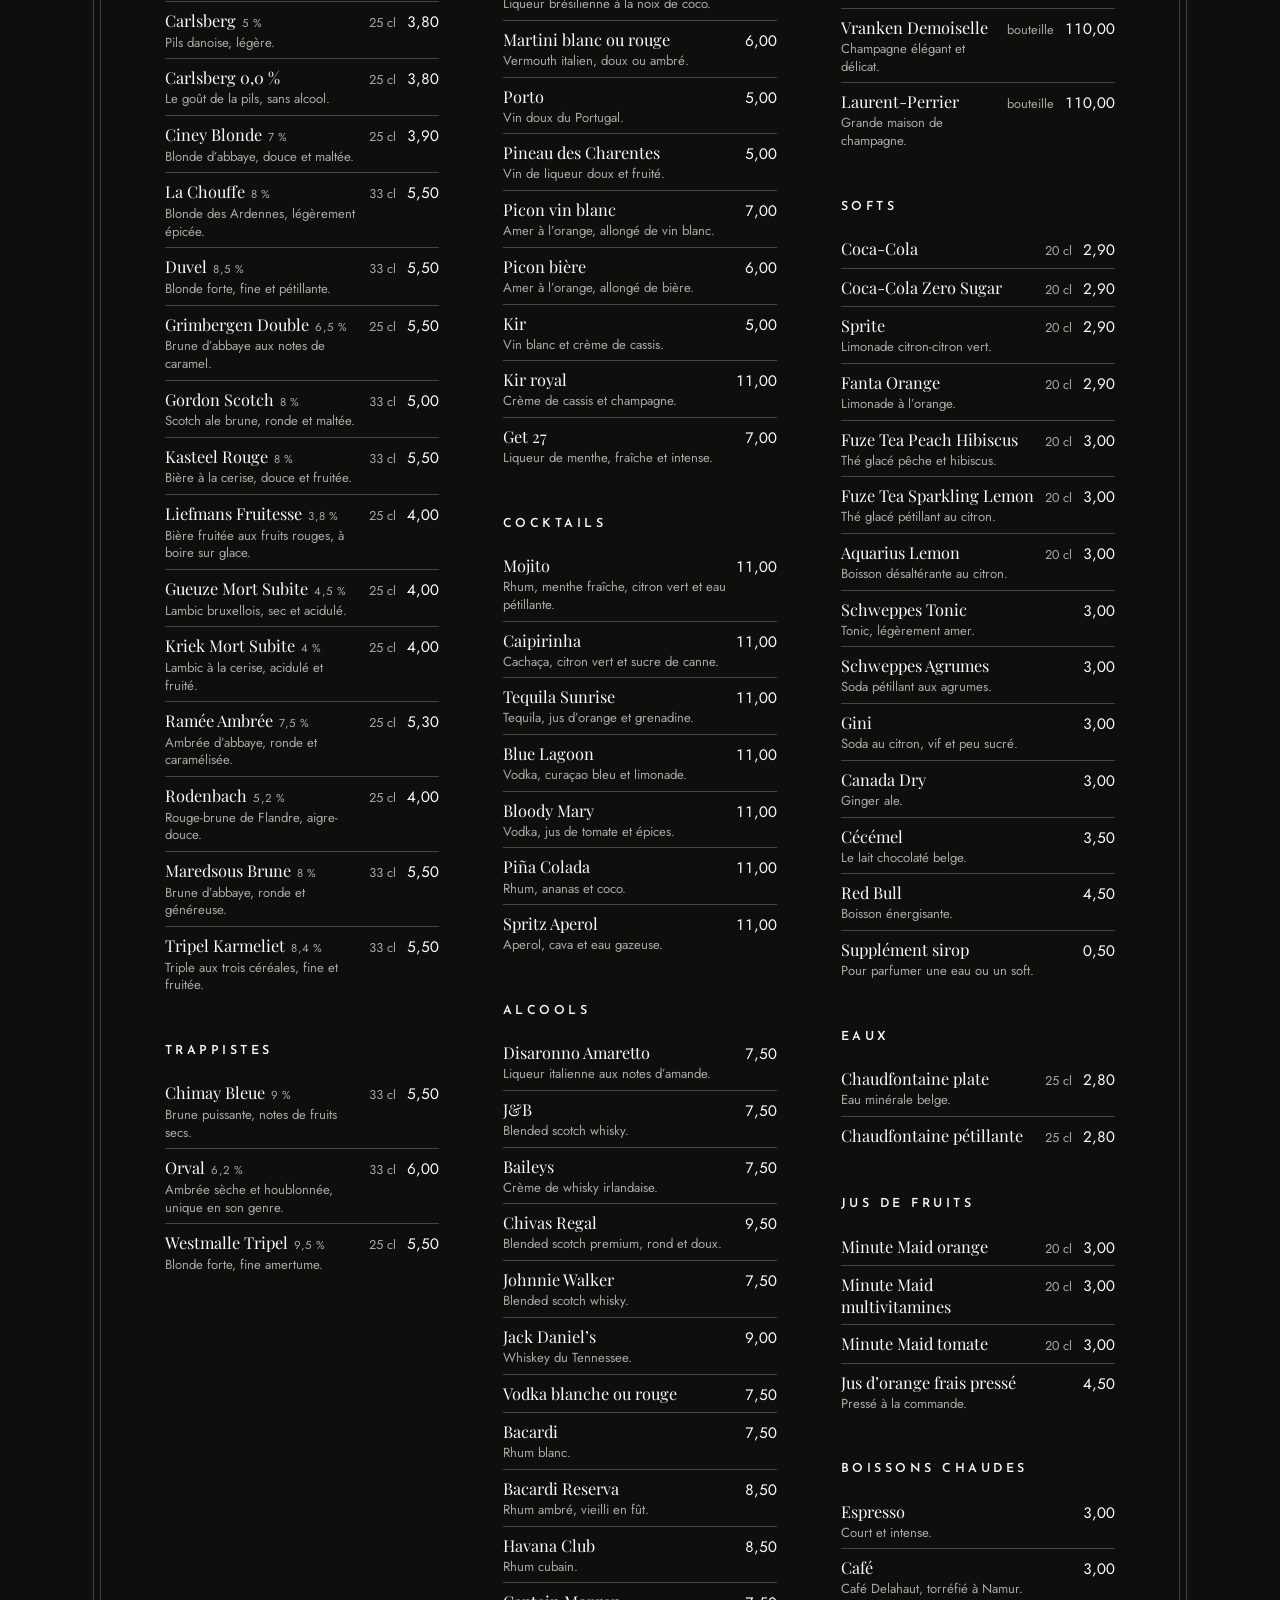
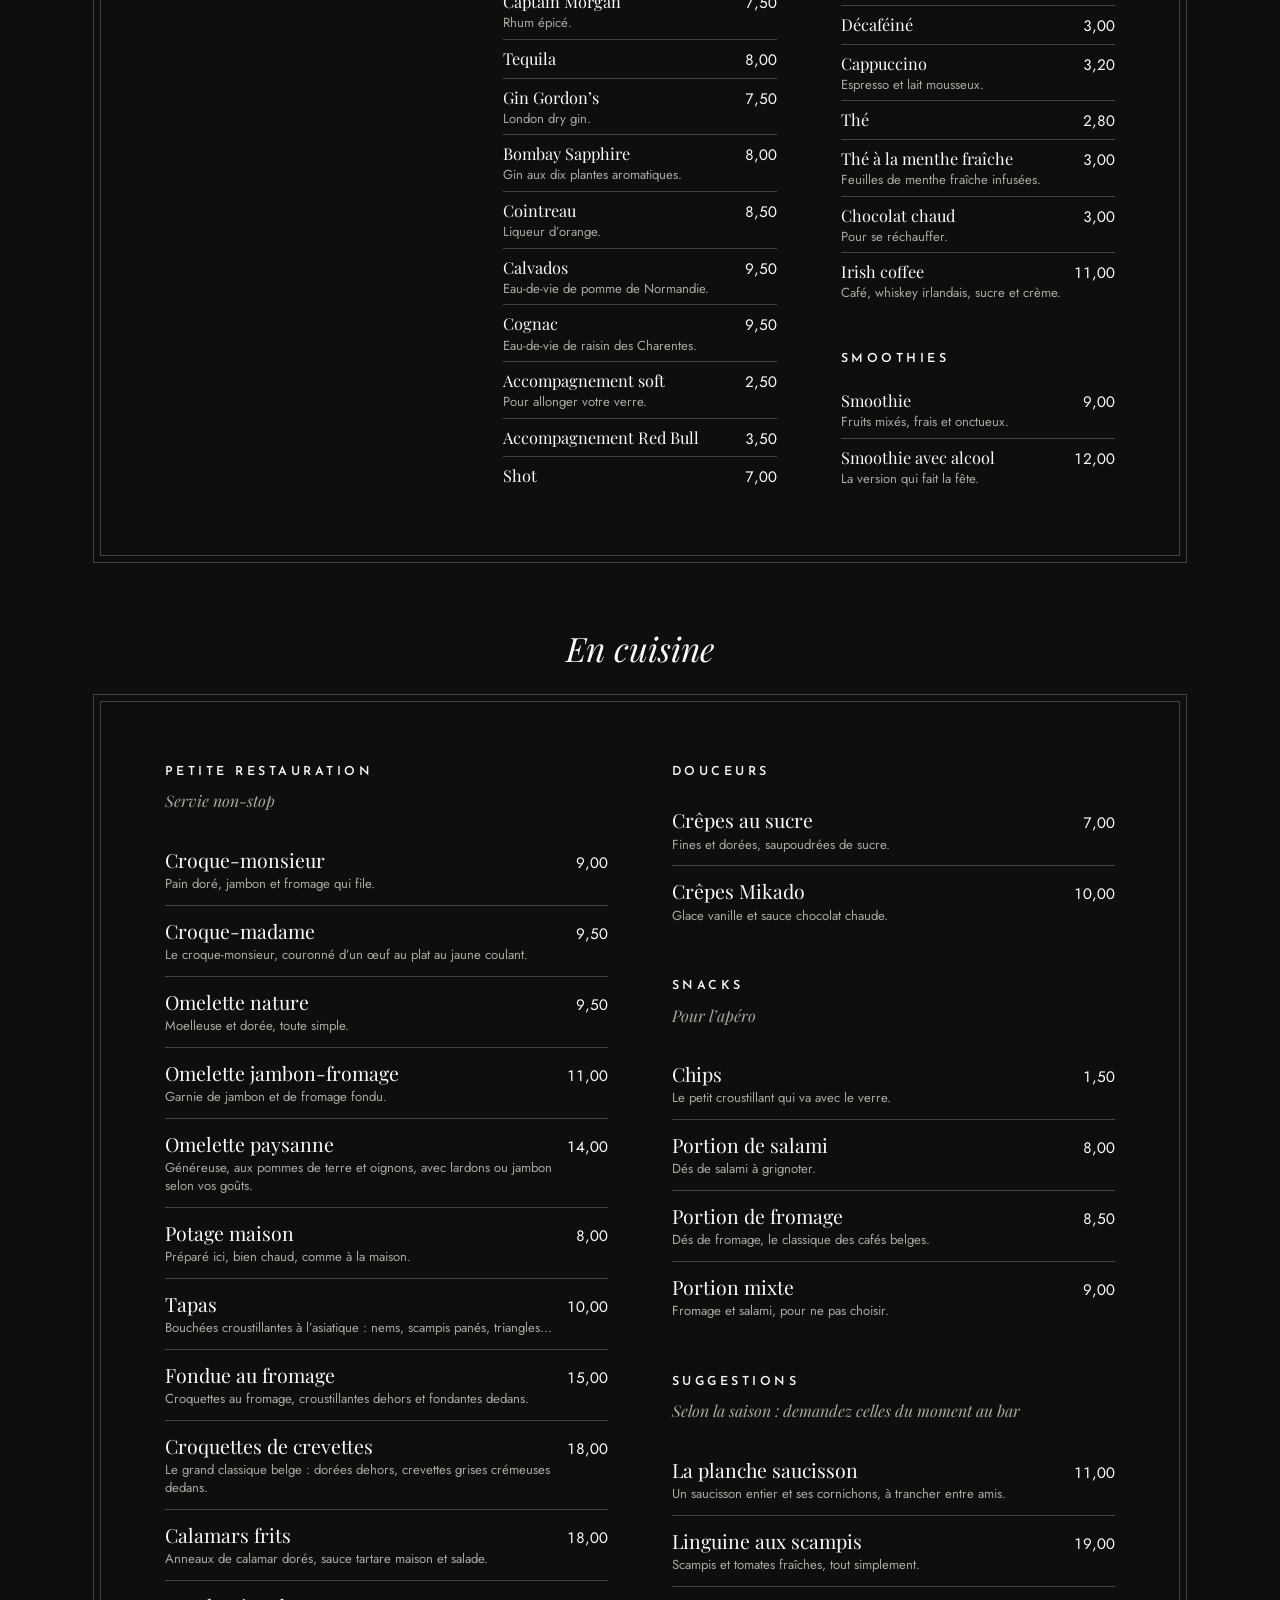
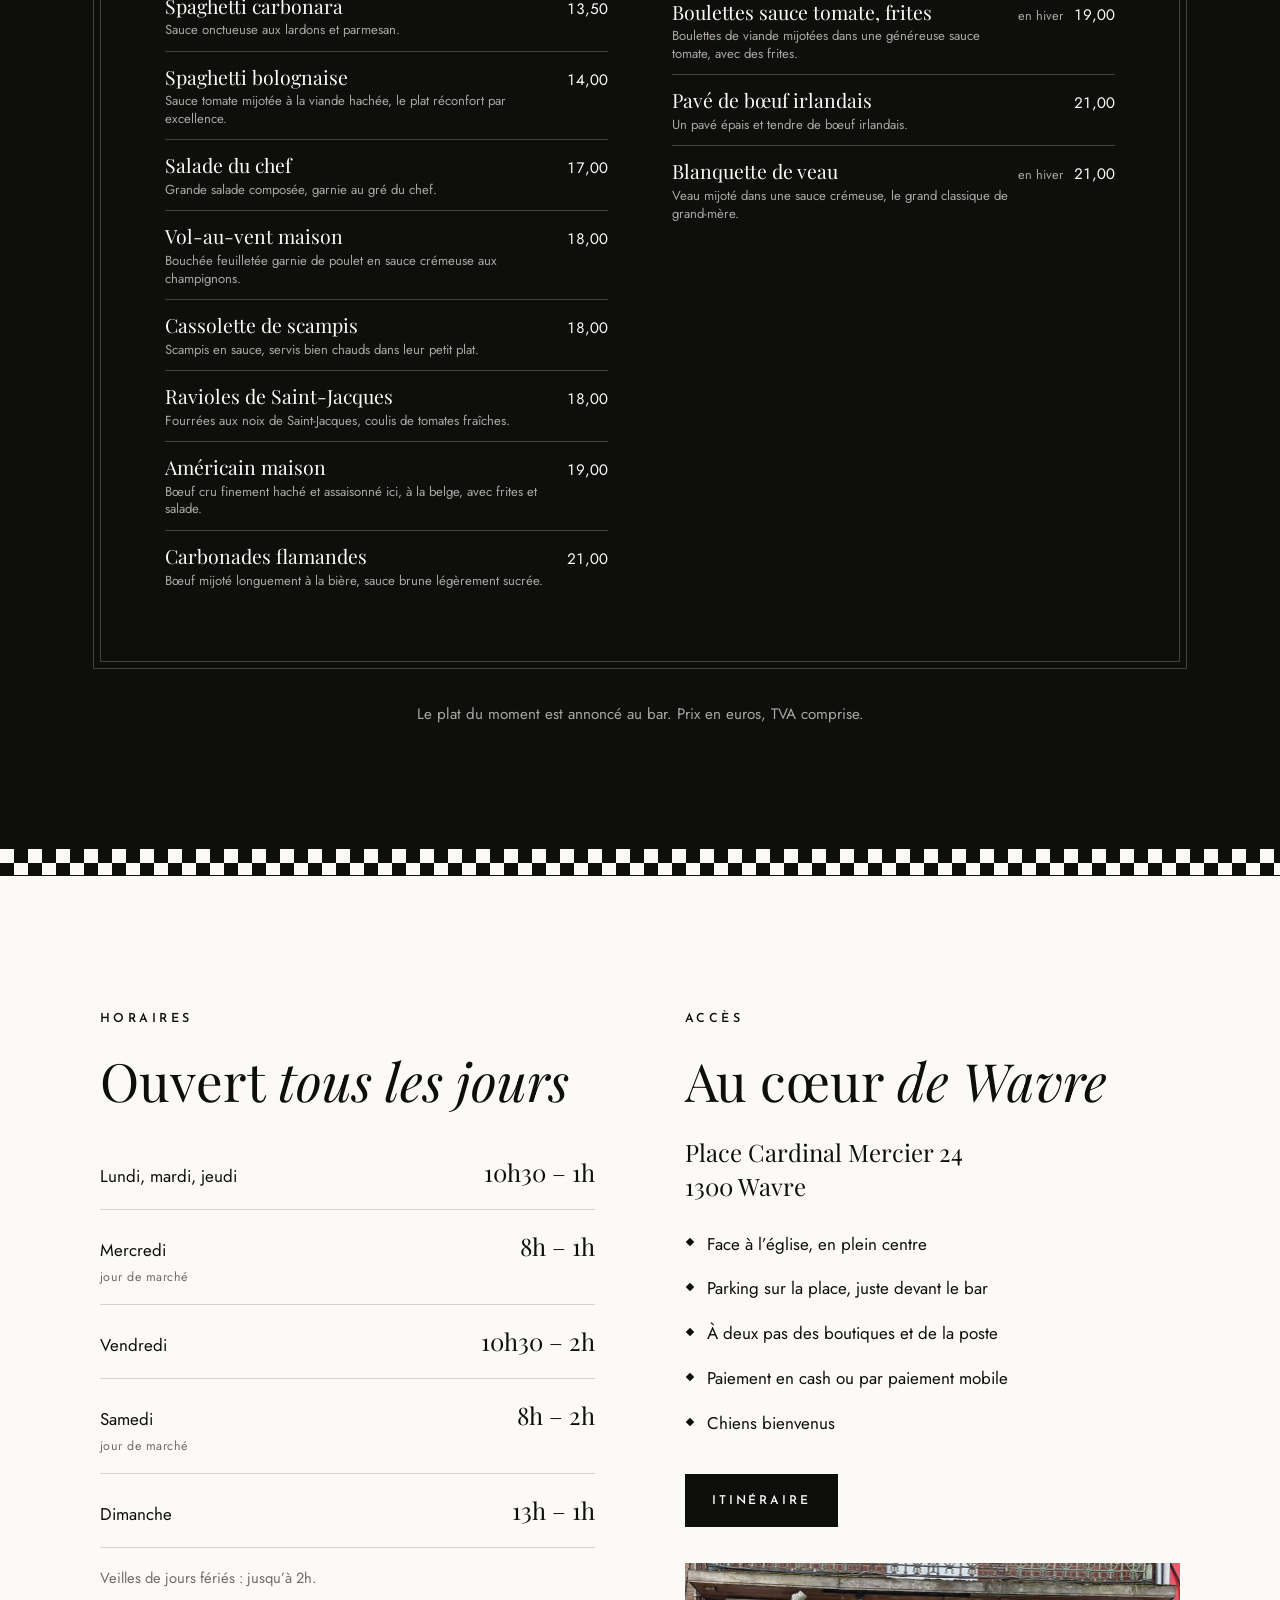
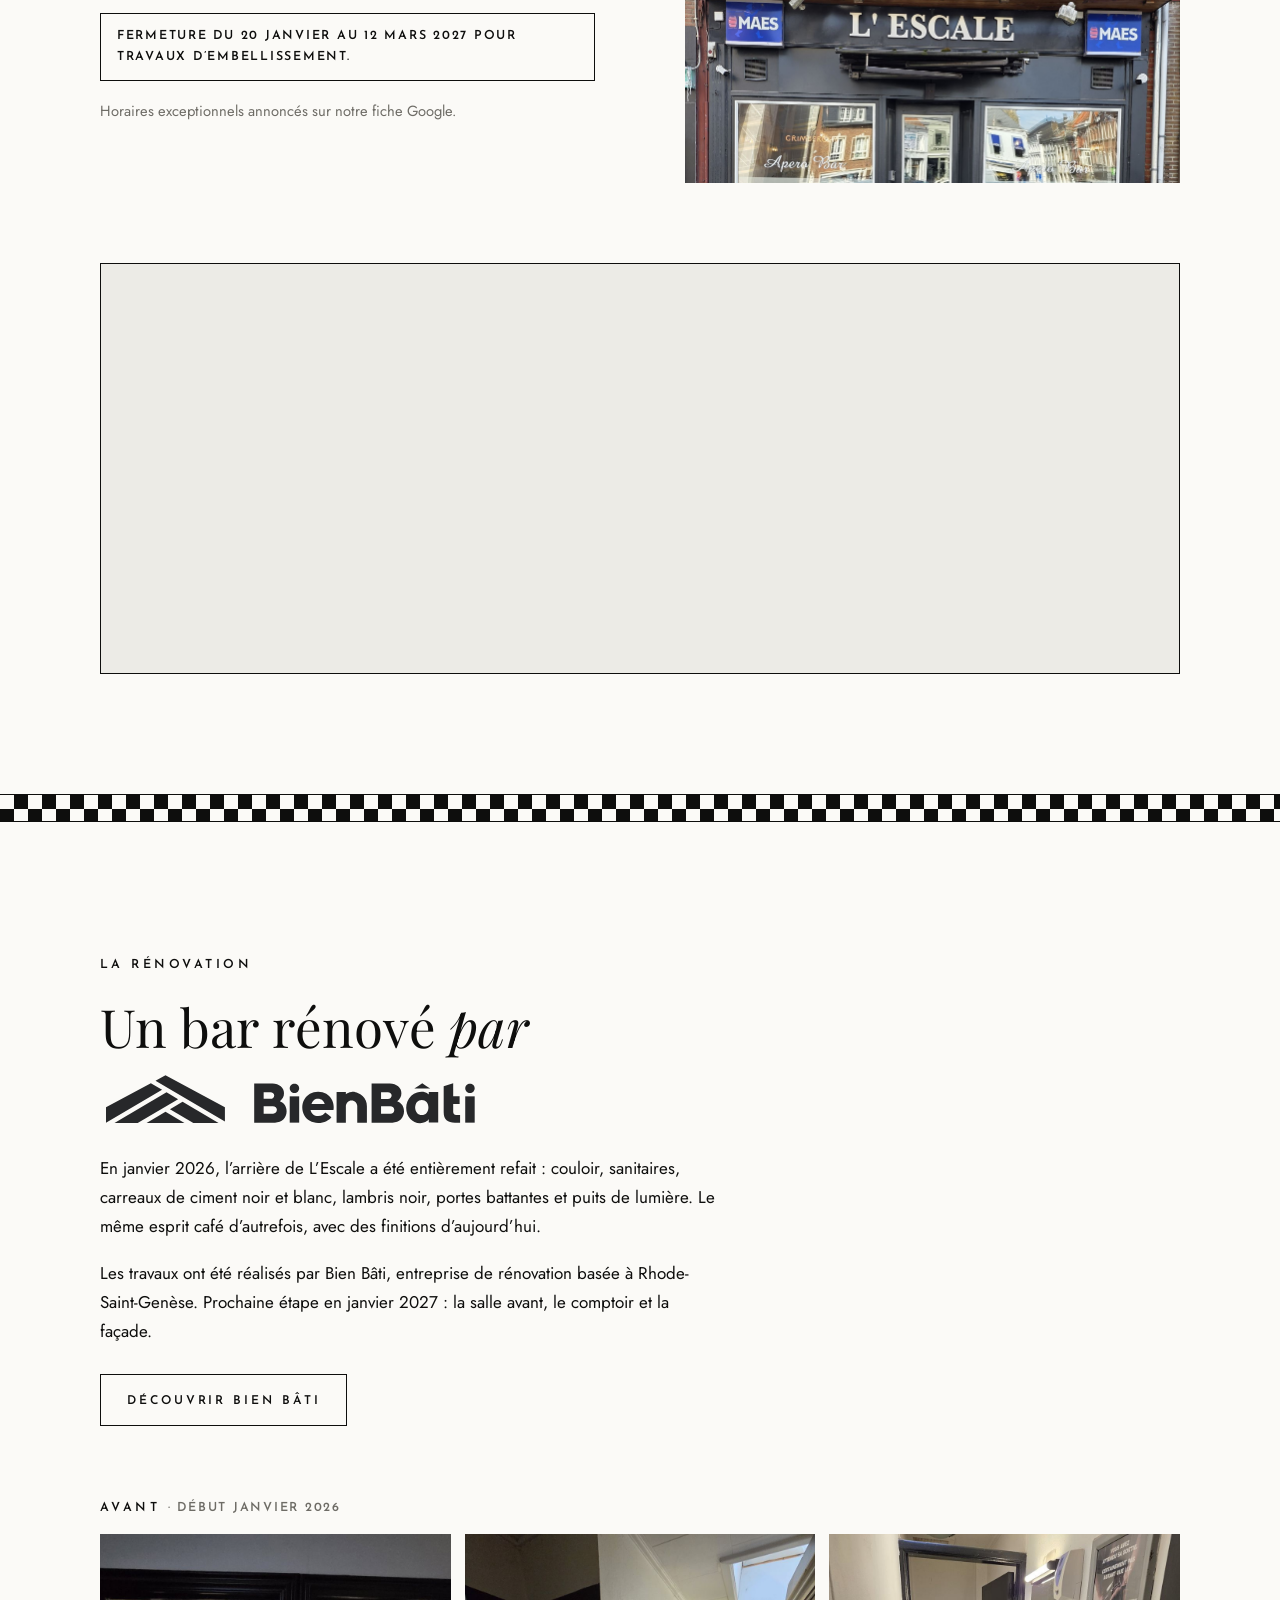
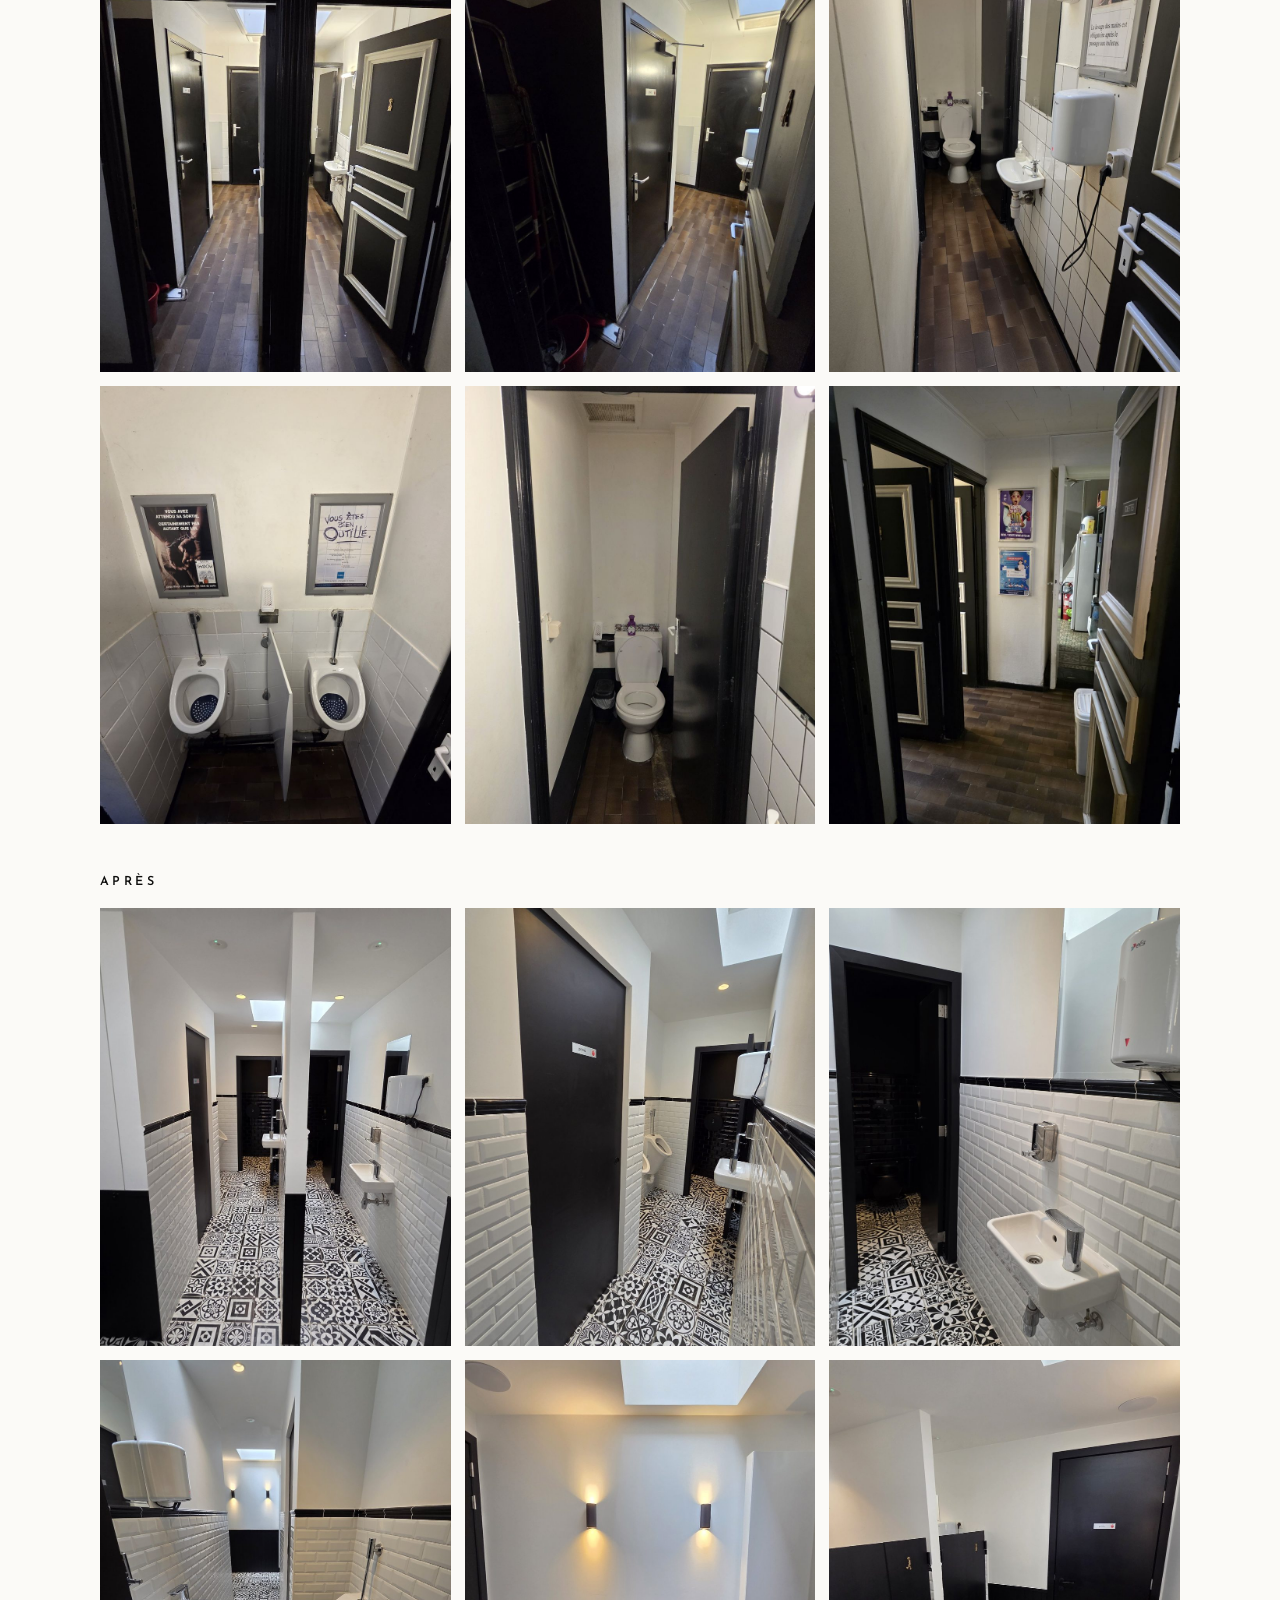
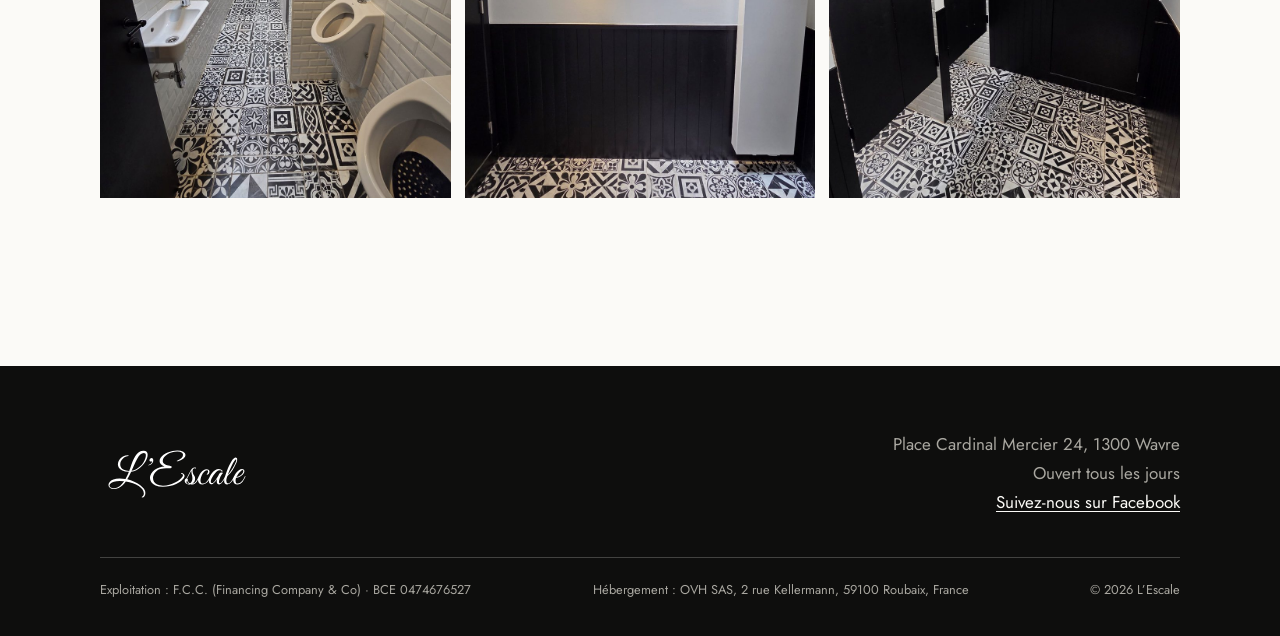
==== commit e8953775: "Bières au fût : 33 cl Co-Authored-By: Claude Opus 5.5 <noreply@anthropic.com> Claude-Session: https:" ====
--- a/index.html
+++ b/index.html
@@ -121,7 +121,7 @@
     <!-- CARTE -->
     <h3 class="carte__partie">Au bar</h3>
     <div class="carte__cadre carte__cadre--bar">
-    <div class="rubrique rubrique--compacte"><h4>Bières au fût</h4><ul><li><span>Maes <i class="deg">5,2 %</i><em>Pils belge, fraîche et désaltérante.</em></span><b><small>25 cl</small> 2,90</b></li><li><span>Maes <i class="deg">5,2 %</i></span><b><small>33 cl</small> 3,60</b></li><li><span>Maes <i class="deg">5,2 %</i></span><b><small>50 cl</small> 5,50</b></li><li><span>Grimbergen Blonde <i class="deg">6,7 %</i><em>Blonde d’abbaye, ronde et fruitée.</em></span><b>4,00</b></li><li><span>Pêche Mel Bush <i class="deg">8,5 %</i><em>Bière à la pêche, douce et parfumée.</em></span><b>5,00</b></li></ul></div>
+    <div class="rubrique rubrique--compacte"><h4>Bières au fût</h4><ul><li><span>Maes <i class="deg">5,2 %</i><em>Pils belge, fraîche et désaltérante.</em></span><b><small>25 cl</small> 2,90</b></li><li><span>Maes <i class="deg">5,2 %</i></span><b><small>33 cl</small> 3,60</b></li><li><span>Maes <i class="deg">5,2 %</i></span><b><small>50 cl</small> 5,50</b></li><li><span>Grimbergen Blonde <i class="deg">6,7 %</i><em>Blonde d’abbaye, ronde et fruitée.</em></span><b><small>33 cl</small> 4,00</b></li><li><span>Pêche Mel Bush <i class="deg">8,5 %</i><em>Bière à la pêche, douce et parfumée.</em></span><b><small>33 cl</small> 5,00</b></li></ul></div>
     <div class="rubrique rubrique--compacte"><h4>Bières en bouteille</h4><ul><li><span>Blanche de Bruges <i class="deg">5 %</i><em>Blanche légère et rafraîchissante.</em></span><b><small>25 cl</small> 3,90</b></li><li><span>Carlsberg <i class="deg">5 %</i><em>Pils danoise, légère.</em></span><b><small>25 cl</small> 3,80</b></li><li><span>Carlsberg 0,0 %<em>Le goût de la pils, sans alcool.</em></span><b><small>25 cl</small> 3,80</b></li><li><span>Ciney Blonde <i class="deg">7 %</i><em>Blonde d’abbaye, douce et maltée.</em></span><b><small>25 cl</small> 3,90</b></li><li><span>La Chouffe <i class="deg">8 %</i><em>Blonde des Ardennes, légèrement épicée.</em></span><b><small>33 cl</small> 5,50</b></li><li><span>Duvel <i class="deg">8,5 %</i><em>Blonde forte, fine et pétillante.</em></span><b><small>33 cl</small> 5,50</b></li><li><span>Grimbergen Double <i class="deg">6,5 %</i><em>Brune d’abbaye aux notes de caramel.</em></span><b><small>25 cl</small> 5,50</b></li><li><span>Gordon Scotch <i class="deg">8 %</i><em>Scotch ale brune, ronde et maltée.</em></span><b><small>33 cl</small> 5,00</b></li><li><span>Kasteel Rouge <i class="deg">8 %</i><em>Bière à la cerise, douce et fruitée.</em></span><b><small>33 cl</small> 5,50</b></li><li><span>Liefmans Fruitesse <i class="deg">3,8 %</i><em>Bière fruitée aux fruits rouges, à boire sur glace.</em></span><b><small>25 cl</small> 4,00</b></li><li><span>Gueuze Mort Subite <i class="deg">4,5 %</i><em>Lambic bruxellois, sec et acidulé.</em></span><b><small>25 cl</small> 4,00</b></li><li><span>Kriek Mort Subite <i class="deg">4 %</i><em>Lambic à la cerise, acidulé et fruité.</em></span><b><small>25 cl</small> 4,00</b></li><li><span>Ramée Ambrée <i class="deg">7,5 %</i><em>Ambrée d’abbaye, ronde et caramélisée.</em></span><b><small>25 cl</small> 5,30</b></li><li><span>Rodenbach <i class="deg">5,2 %</i><em>Rouge-brune de Flandre, aigre-douce.</em></span><b><small>25 cl</small> 4,00</b></li><li><span>Maredsous Brune <i class="deg">8 %</i><em>Brune d’abbaye, ronde et généreuse.</em></span><b><small>33 cl</small> 5,50</b></li><li><span>Tripel Karmeliet <i class="deg">8,4 %</i><em>Triple aux trois céréales, fine et fruitée.</em></span><b><small>33 cl</small> 5,50</b></li></ul></div>
     <div class="rubrique rubrique--compacte"><h4>Trappistes</h4><ul><li><span>Chimay Bleue <i class="deg">9 %</i><em>Brune puissante, notes de fruits secs.</em></span><b><small>33 cl</small> 5,50</b></li><li><span>Orval <i class="deg">6,2 %</i><em>Ambrée sèche et houblonnée, unique en son genre.</em></span><b><small>33 cl</small> 6,00</b></li><li><span>Westmalle Tripel <i class="deg">9,5 %</i><em>Blonde forte, fine amertume.</em></span><b><small>25 cl</small> 5,50</b></li></ul></div>
     <div class="rubrique rubrique--compacte"><h4>Apéritifs</h4><ul><li><span>Limoncello<em>Liqueur de citron italienne, servie bien fraîche.</em></span><b>7,80</b></li><li><span>Campari<em>Amer italien, rouge et rafraîchissant.</em></span><b>7,00</b></li><li><span>Ricard<em>Pastis anisé, à allonger d’eau fraîche.</em></span><b>7,00</b></li><li><span>Genièvre<em>L’eau-de-vie de grain de chez nous.</em></span><b>5,00</b></li><li><span>Pisang<em>Liqueur de banane.</em></span><b>7,00</b></li><li><span>Malibu<em>Liqueur de rhum à la noix de coco.</em></span><b>7,00</b></li><li><span>Batida de Coco<em>Liqueur brésilienne à la noix de coco.</em></span><b>7,00</b></li><li><span>Martini blanc ou rouge<em>Vermouth italien, doux ou ambré.</em></span><b>6,00</b></li><li><span>Porto<em>Vin doux du Portugal.</em></span><b>5,00</b></li><li><span>Pineau des Charentes<em>Vin de liqueur doux et fruité.</em></span><b>5,00</b></li><li><span>Picon vin blanc<em>Amer à l’orange, allongé de vin blanc.</em></span><b>7,00</b></li><li><span>Picon bière<em>Amer à l’orange, allongé de bière.</em></span><b>6,00</b></li><li><span>Kir<em>Vin blanc et crème de cassis.</em></span><b>5,00</b></li><li><span>Kir royal<em>Crème de cassis et champagne.</em></span><b>11,00</b></li><li><span>Get 27<em>Liqueur de menthe, fraîche et intense.</em></span><b>7,00</b></li></ul></div>
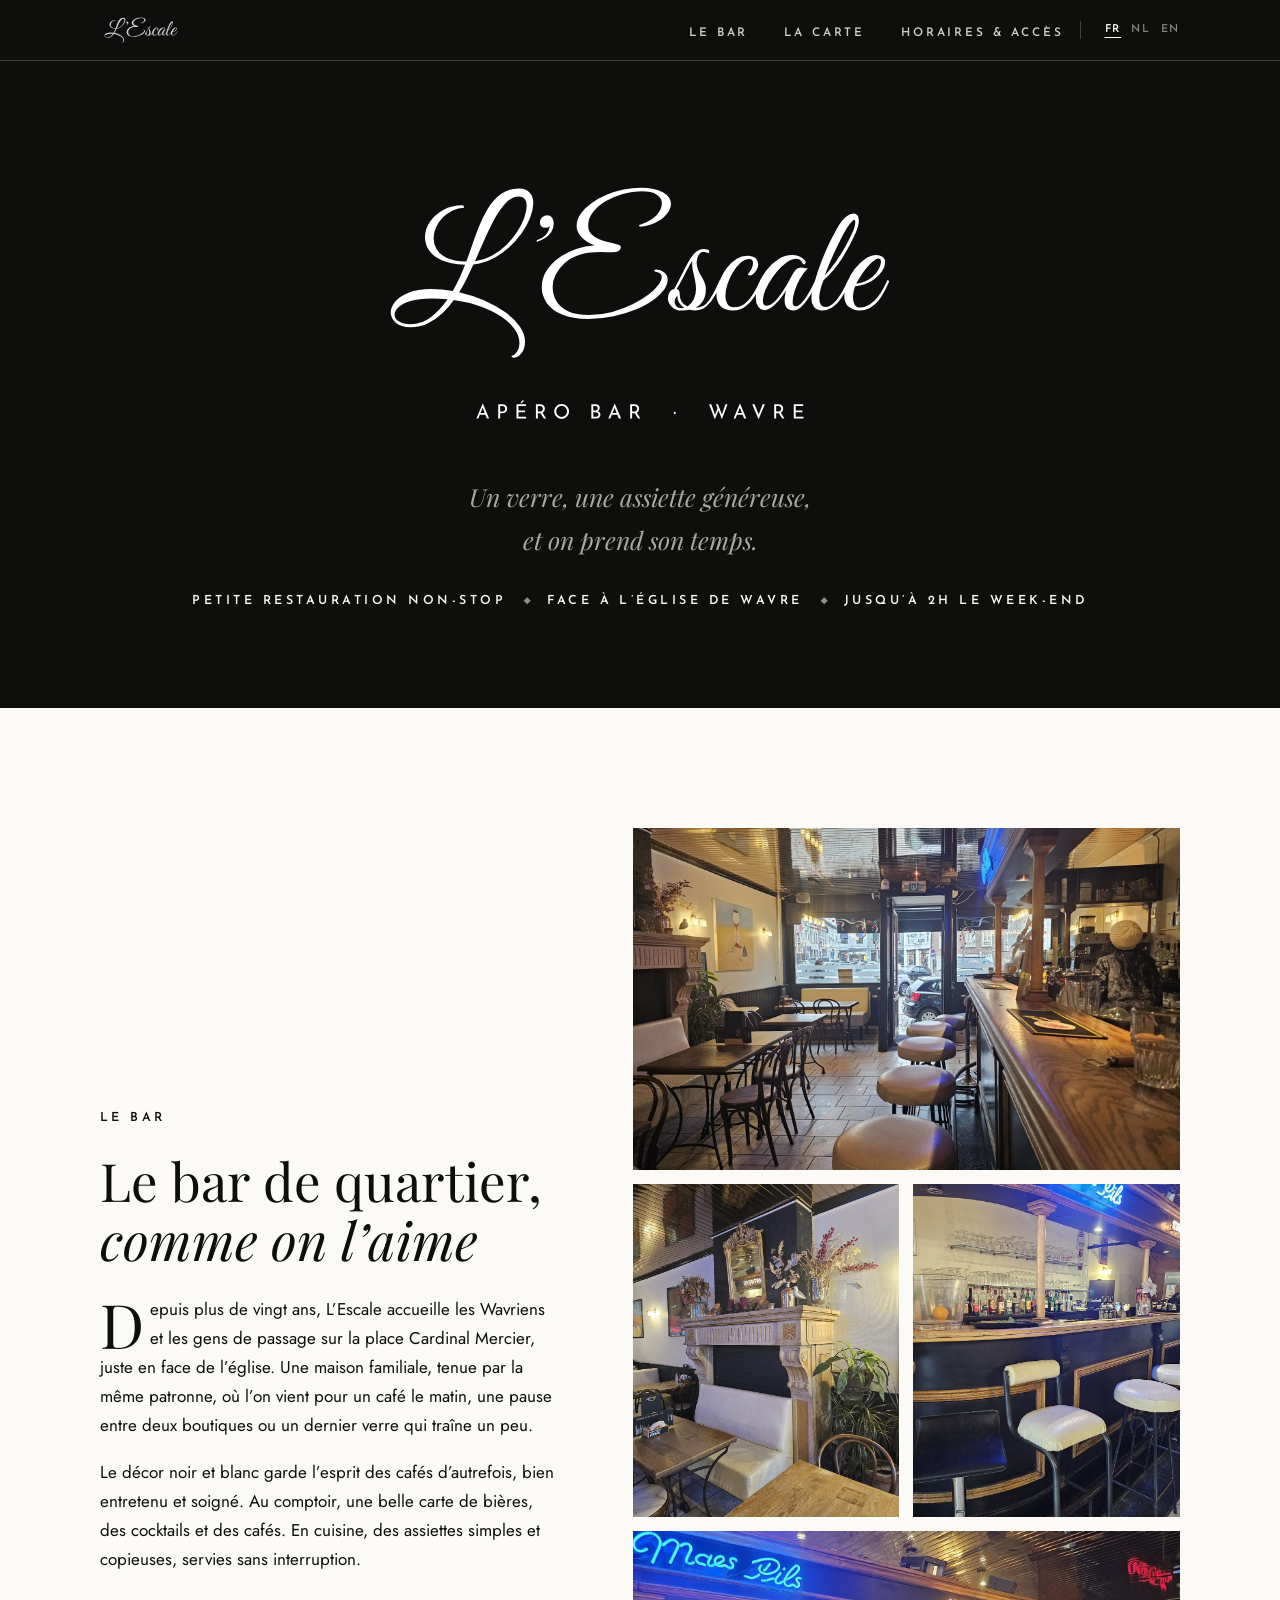
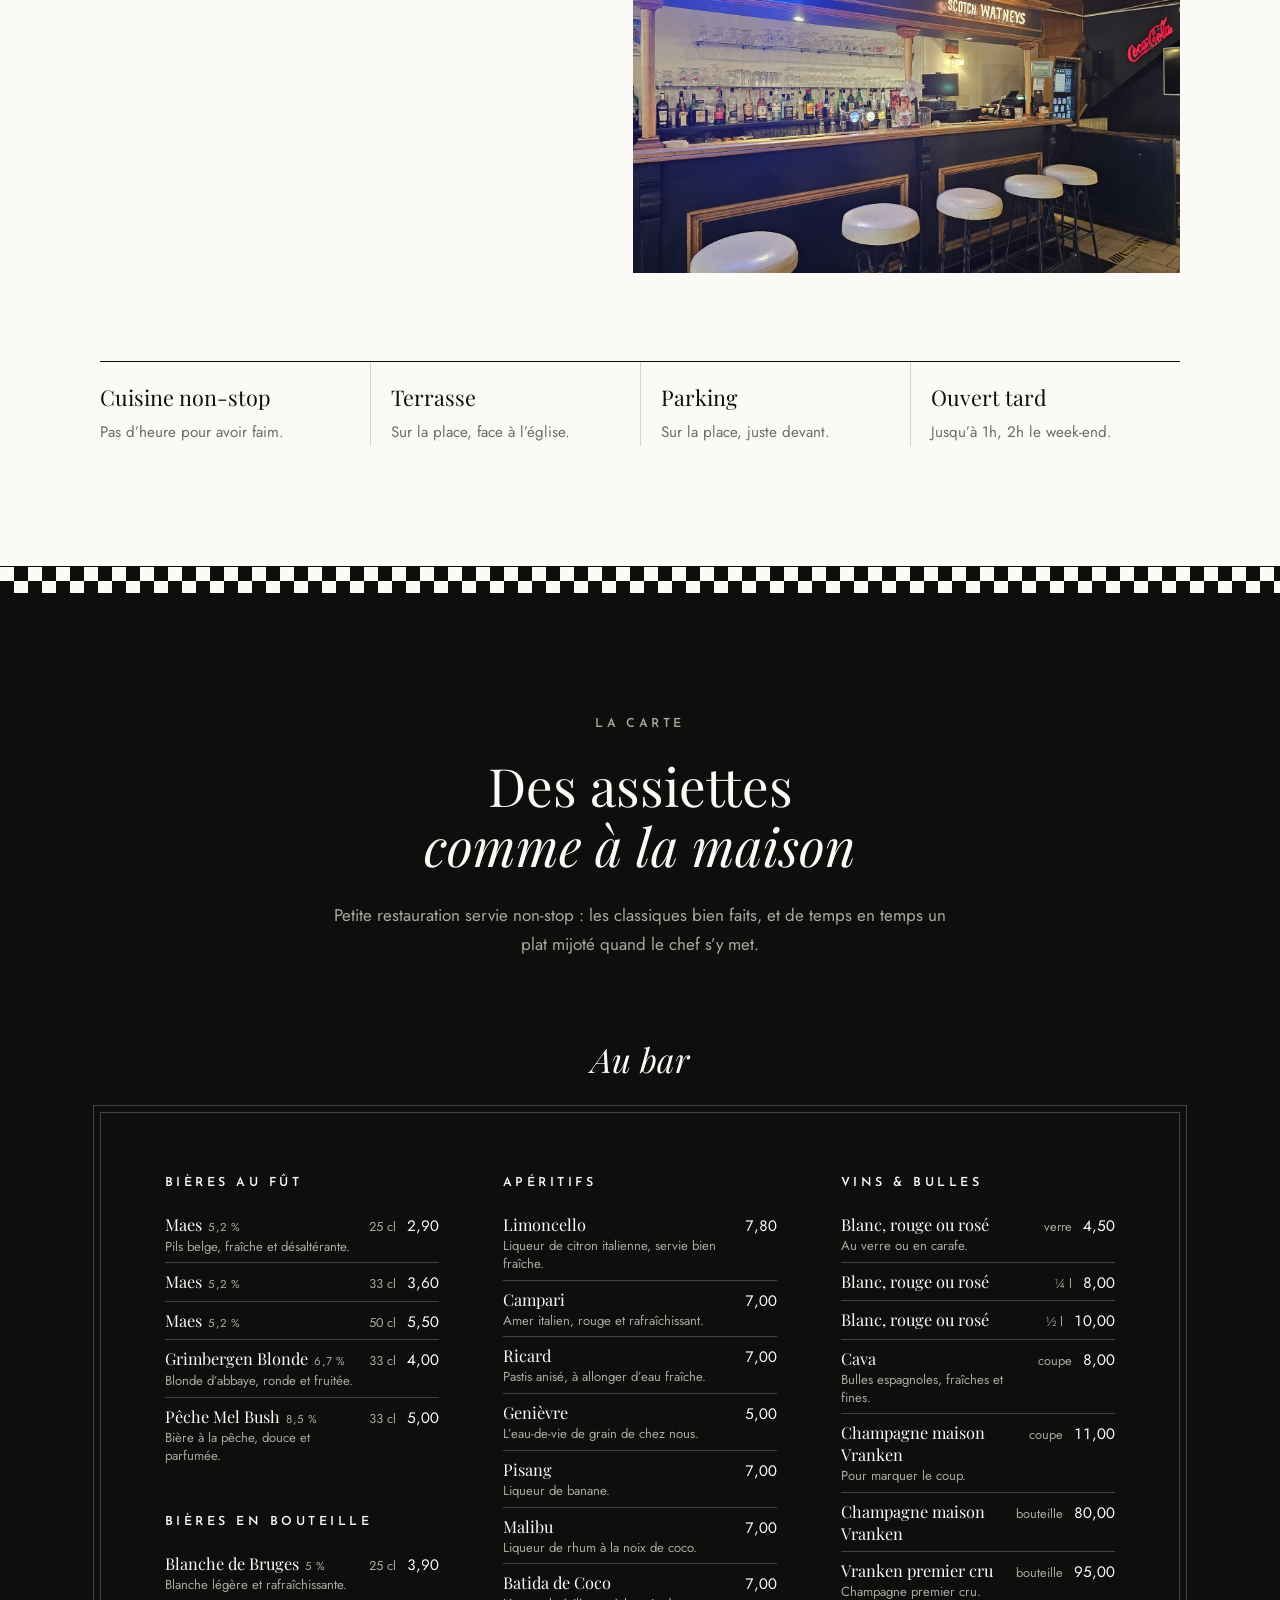
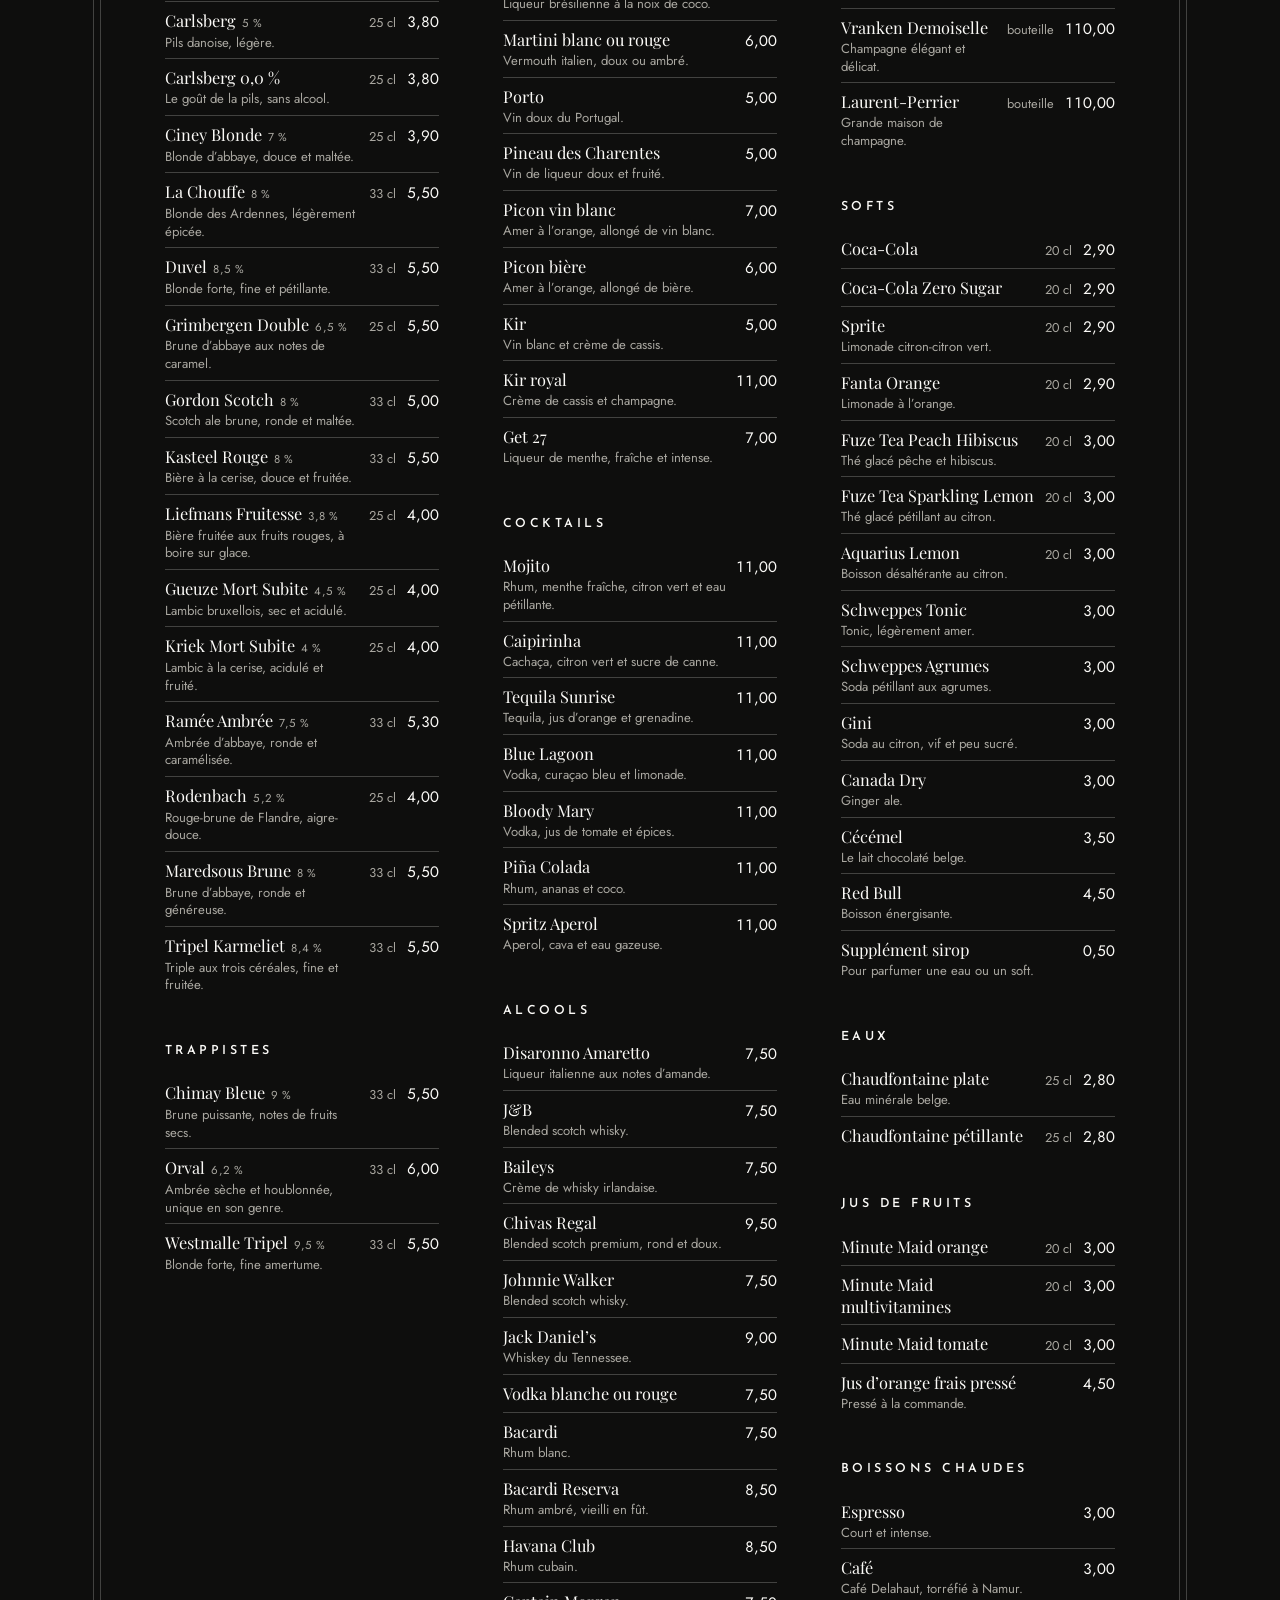
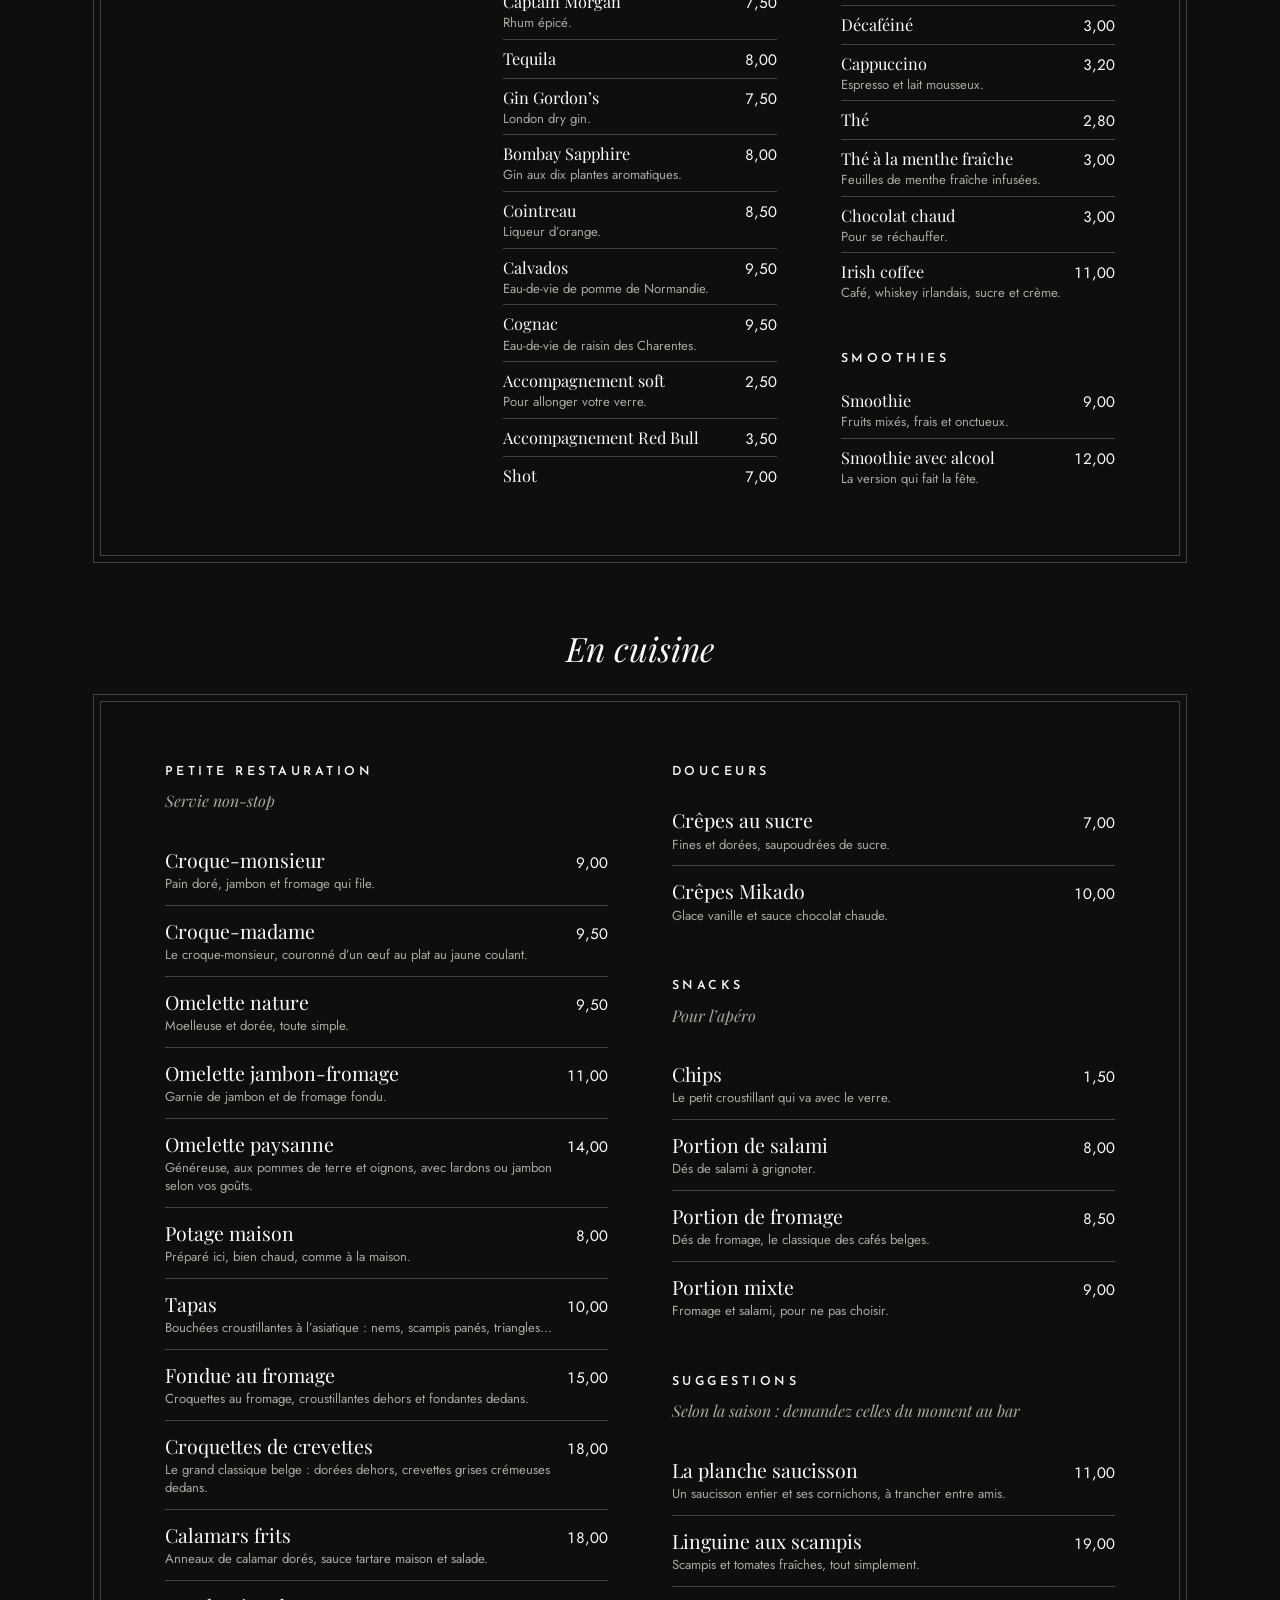
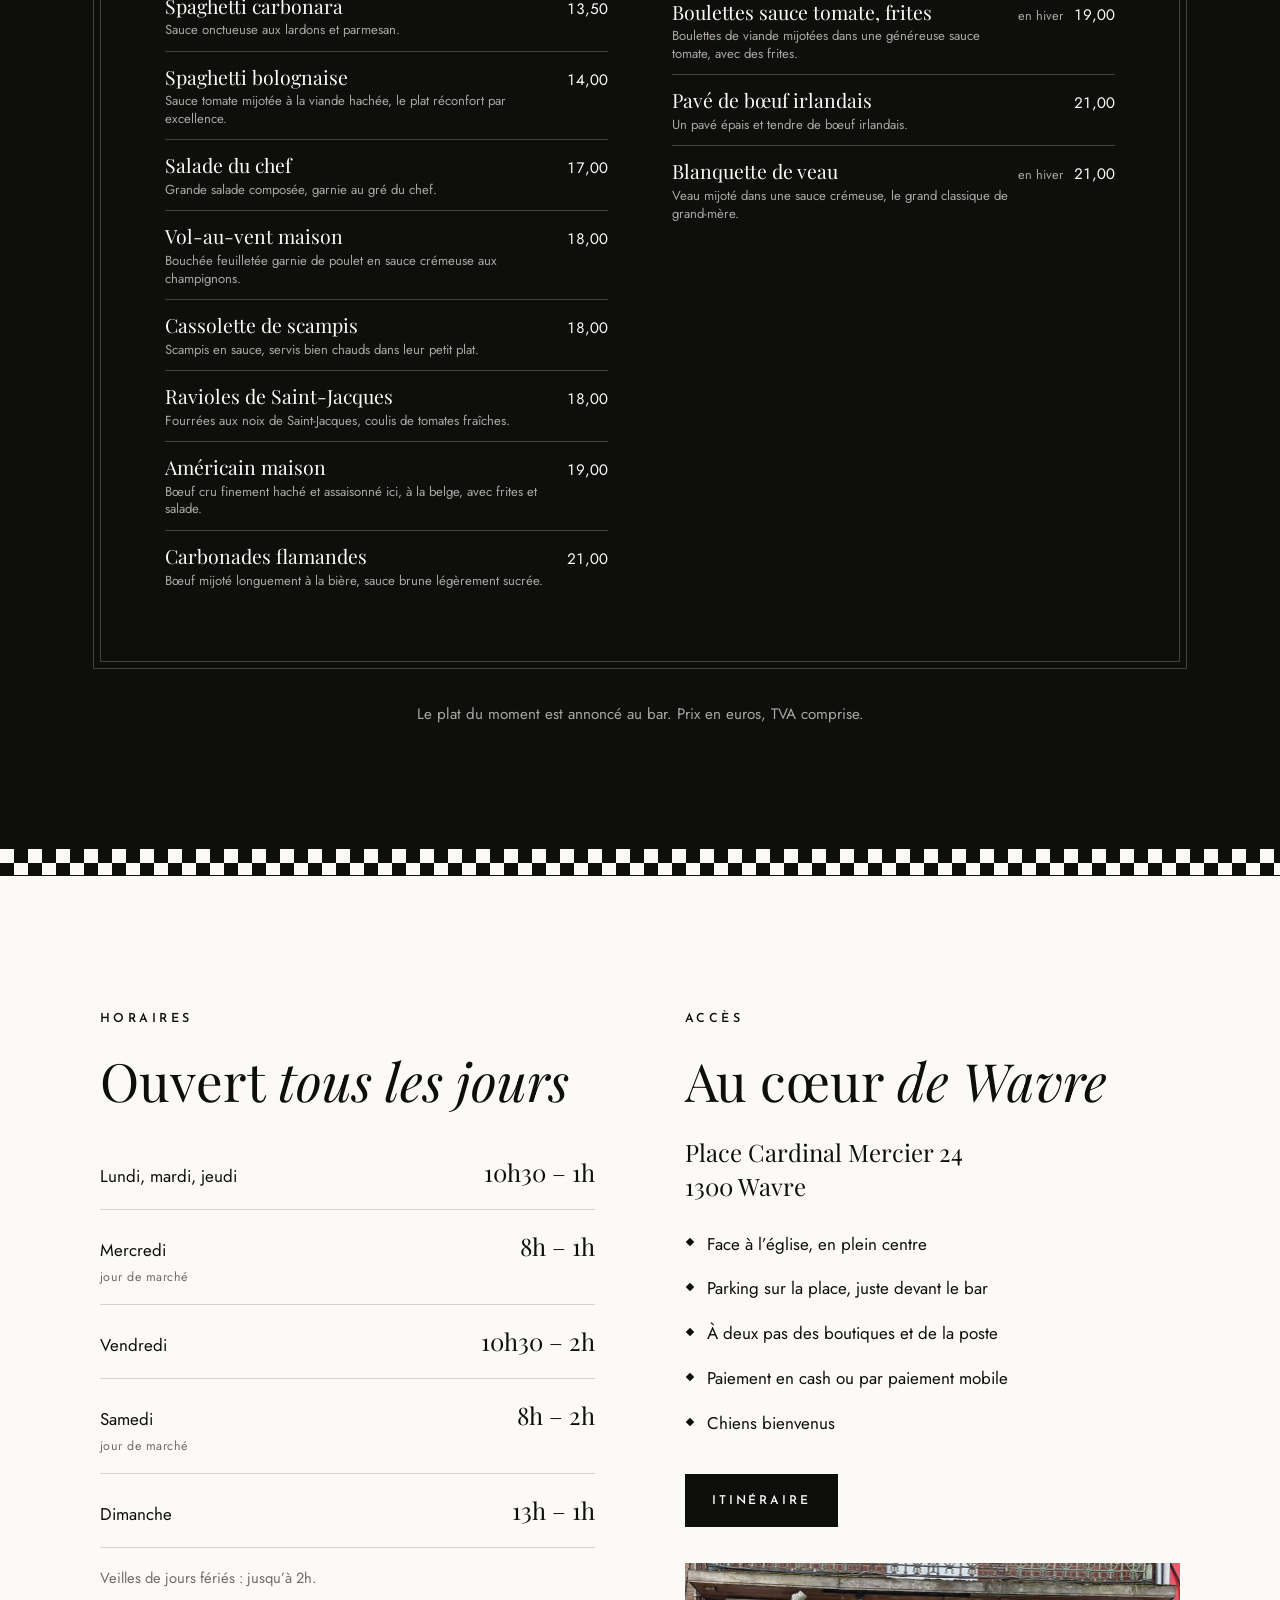
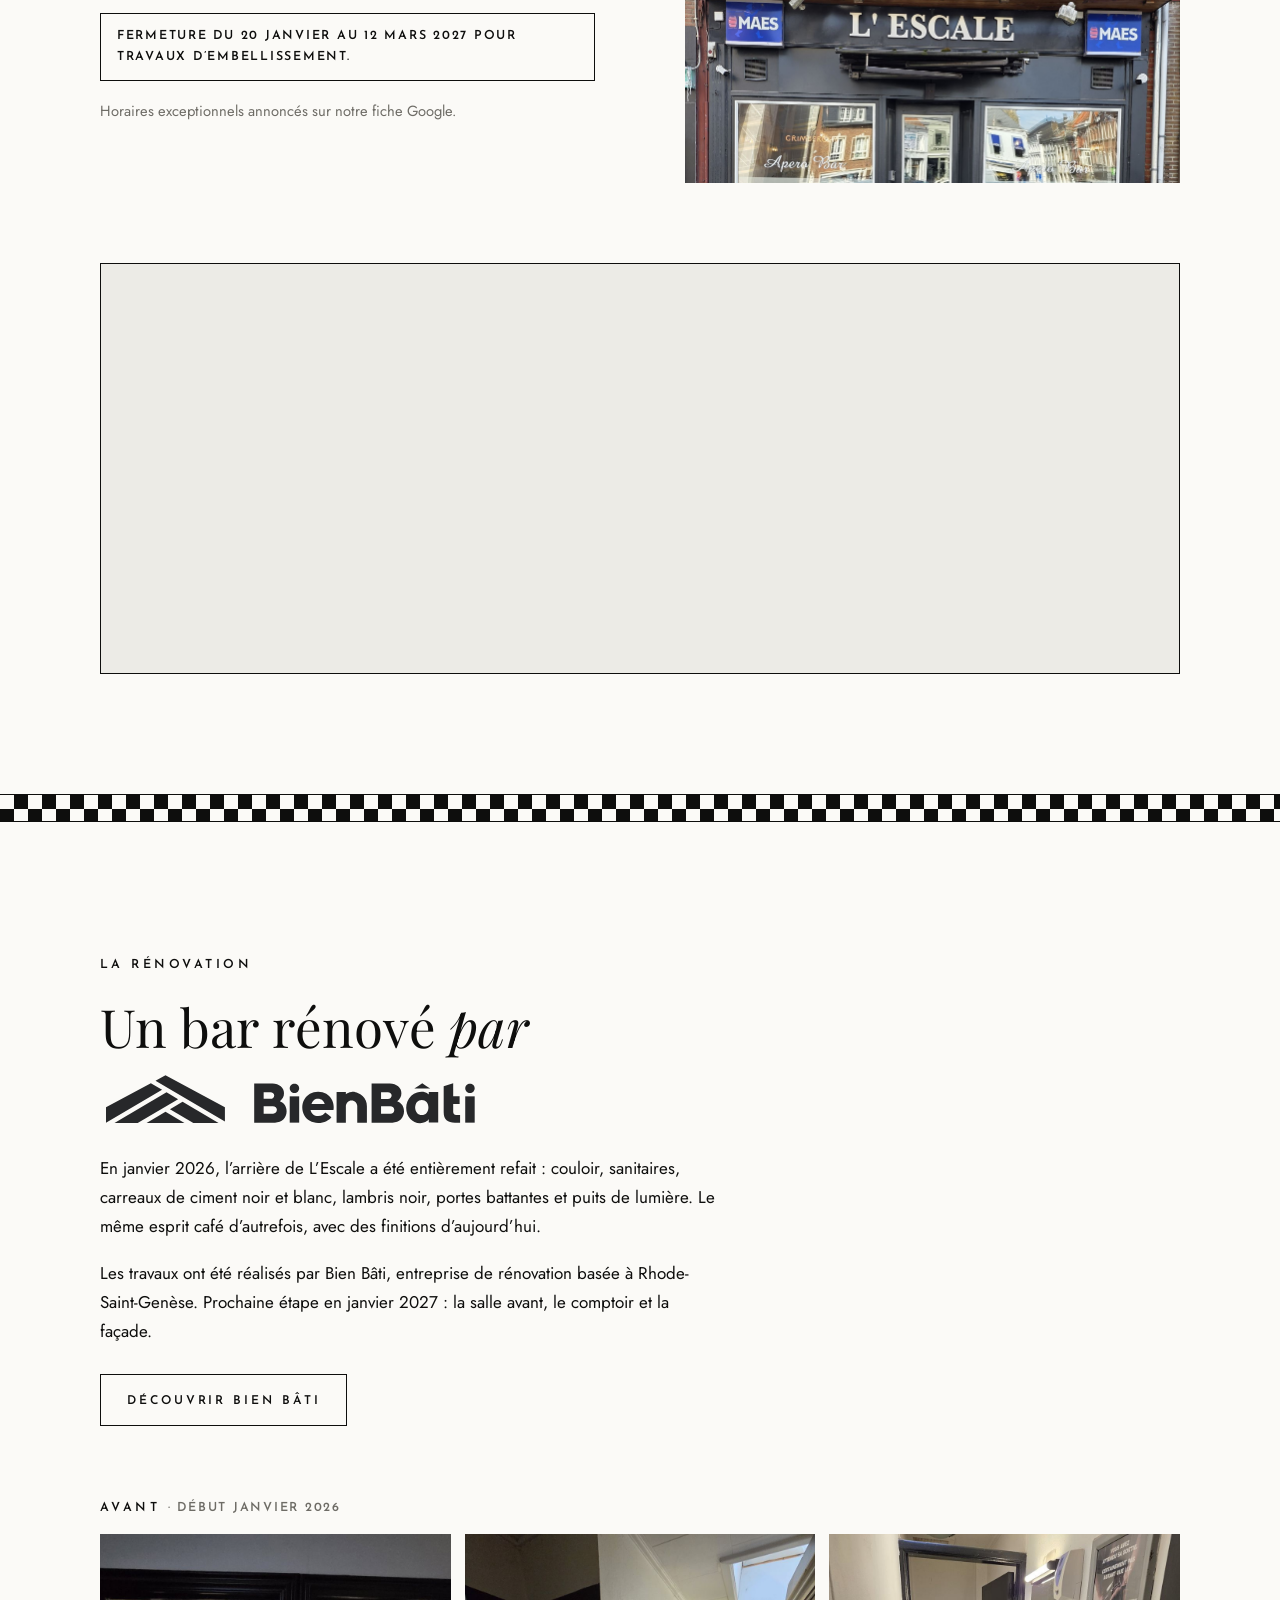
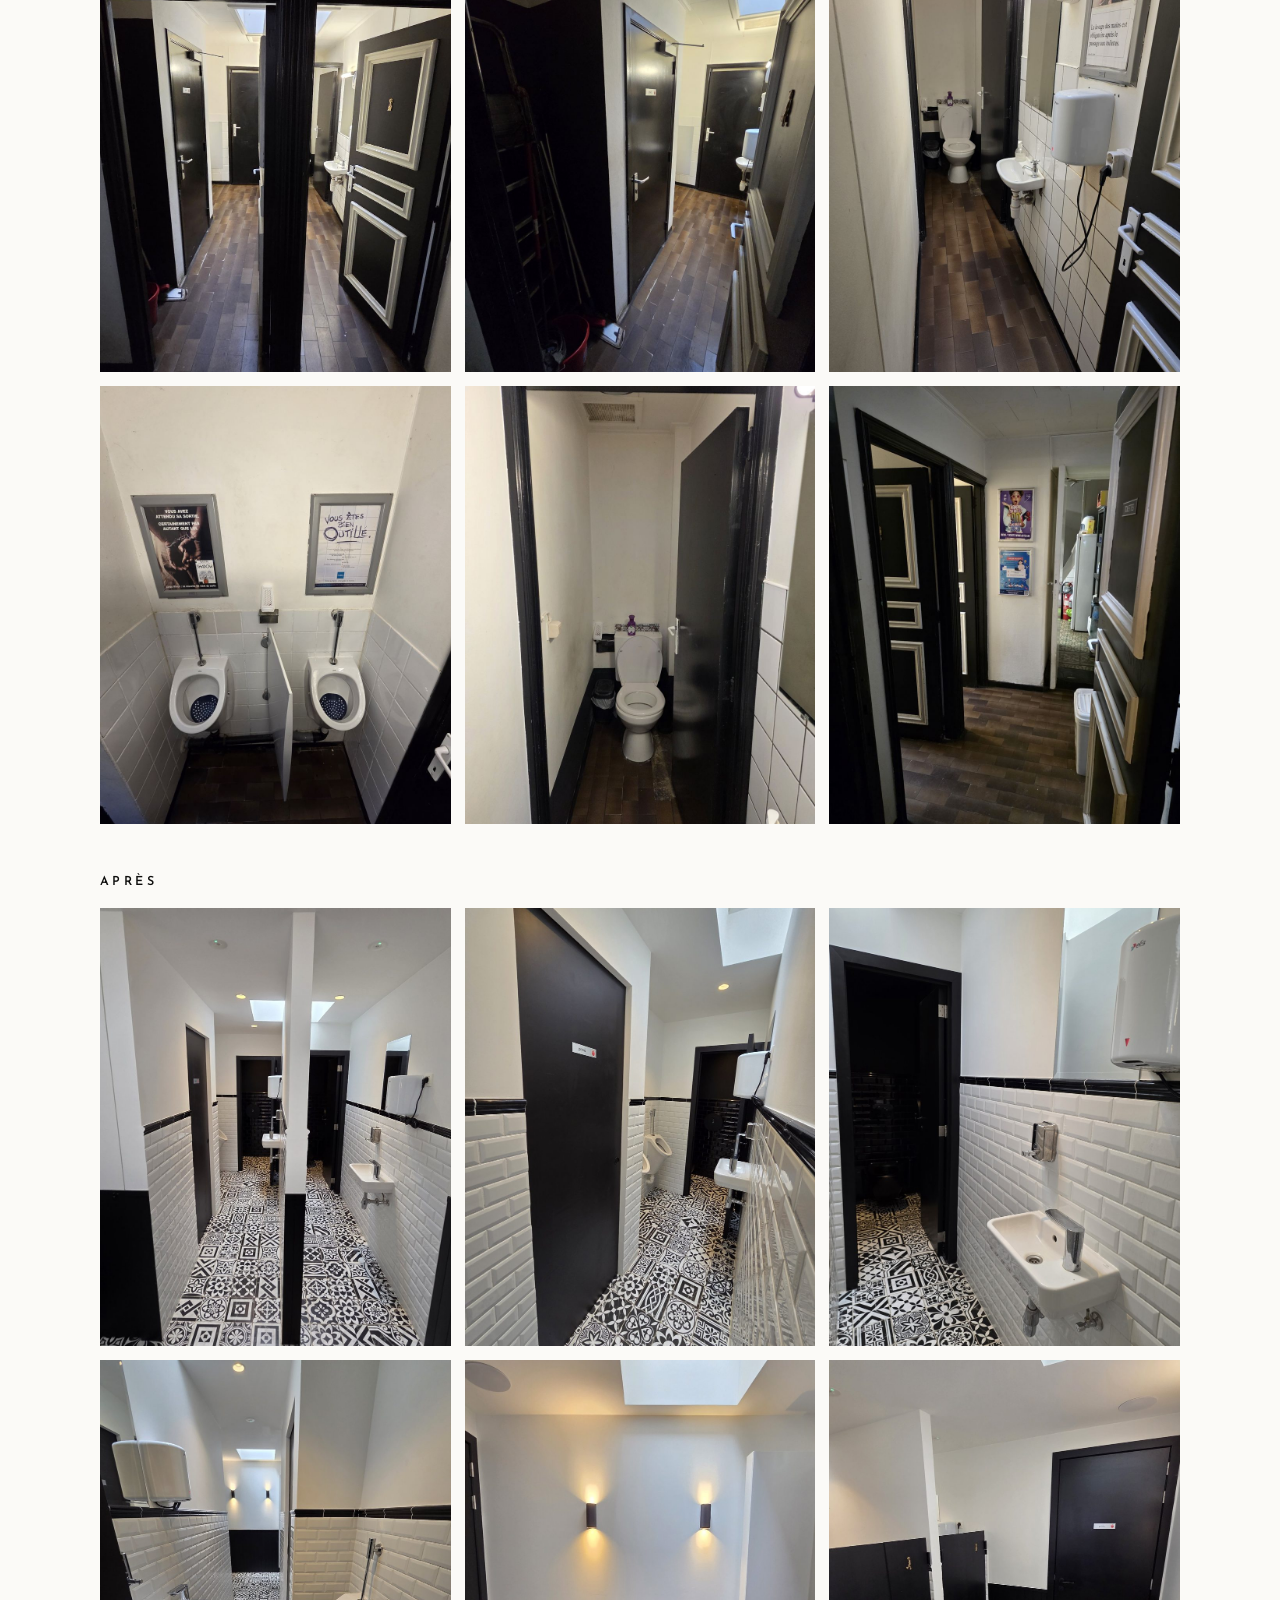
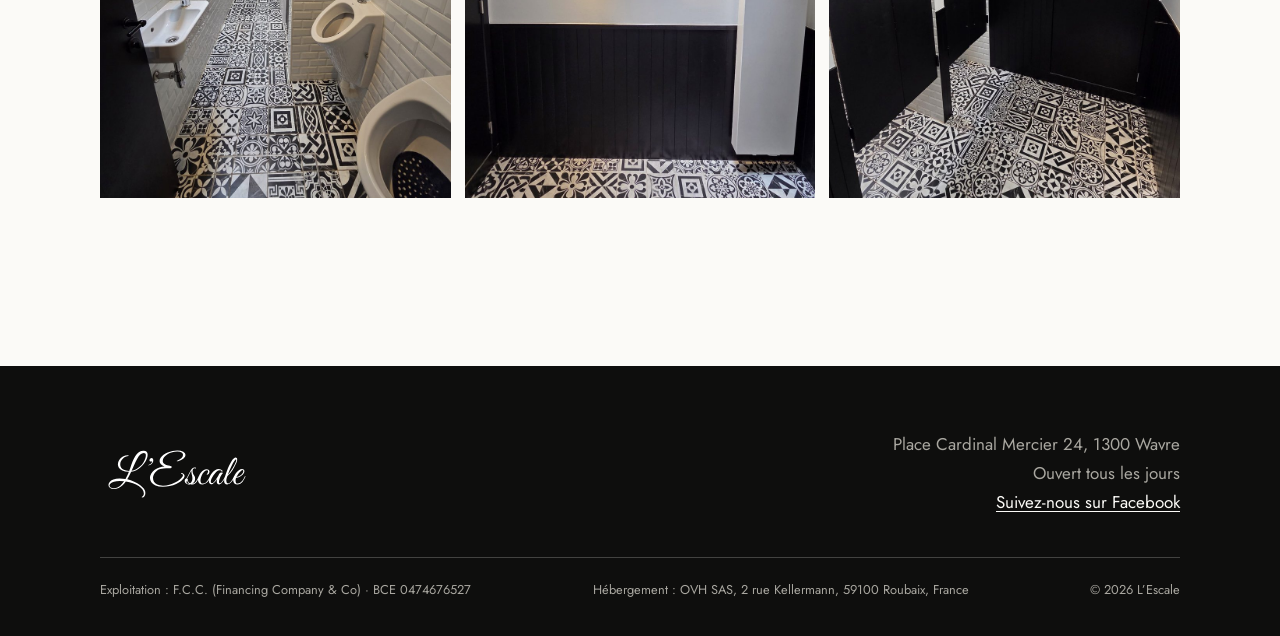
==== commit 1f575e0b: "Westmalle et Ramée : 33 cl Co-Authored-By: Claude Opus 5.5 <noreply@anthropic.com> Claude-Session: h" ====
--- a/index.html
+++ b/index.html
@@ -122,8 +122,8 @@
     <h3 class="carte__partie">Au bar</h3>
     <div class="carte__cadre carte__cadre--bar">
     <div class="rubrique rubrique--compacte"><h4>Bières au fût</h4><ul><li><span>Maes <i class="deg">5,2 %</i><em>Pils belge, fraîche et désaltérante.</em></span><b><small>25 cl</small> 2,90</b></li><li><span>Maes <i class="deg">5,2 %</i></span><b><small>33 cl</small> 3,60</b></li><li><span>Maes <i class="deg">5,2 %</i></span><b><small>50 cl</small> 5,50</b></li><li><span>Grimbergen Blonde <i class="deg">6,7 %</i><em>Blonde d’abbaye, ronde et fruitée.</em></span><b><small>33 cl</small> 4,00</b></li><li><span>Pêche Mel Bush <i class="deg">8,5 %</i><em>Bière à la pêche, douce et parfumée.</em></span><b><small>33 cl</small> 5,00</b></li></ul></div>
-    <div class="rubrique rubrique--compacte"><h4>Bières en bouteille</h4><ul><li><span>Blanche de Bruges <i class="deg">5 %</i><em>Blanche légère et rafraîchissante.</em></span><b><small>25 cl</small> 3,90</b></li><li><span>Carlsberg <i class="deg">5 %</i><em>Pils danoise, légère.</em></span><b><small>25 cl</small> 3,80</b></li><li><span>Carlsberg 0,0 %<em>Le goût de la pils, sans alcool.</em></span><b><small>25 cl</small> 3,80</b></li><li><span>Ciney Blonde <i class="deg">7 %</i><em>Blonde d’abbaye, douce et maltée.</em></span><b><small>25 cl</small> 3,90</b></li><li><span>La Chouffe <i class="deg">8 %</i><em>Blonde des Ardennes, légèrement épicée.</em></span><b><small>33 cl</small> 5,50</b></li><li><span>Duvel <i class="deg">8,5 %</i><em>Blonde forte, fine et pétillante.</em></span><b><small>33 cl</small> 5,50</b></li><li><span>Grimbergen Double <i class="deg">6,5 %</i><em>Brune d’abbaye aux notes de caramel.</em></span><b><small>25 cl</small> 5,50</b></li><li><span>Gordon Scotch <i class="deg">8 %</i><em>Scotch ale brune, ronde et maltée.</em></span><b><small>33 cl</small> 5,00</b></li><li><span>Kasteel Rouge <i class="deg">8 %</i><em>Bière à la cerise, douce et fruitée.</em></span><b><small>33 cl</small> 5,50</b></li><li><span>Liefmans Fruitesse <i class="deg">3,8 %</i><em>Bière fruitée aux fruits rouges, à boire sur glace.</em></span><b><small>25 cl</small> 4,00</b></li><li><span>Gueuze Mort Subite <i class="deg">4,5 %</i><em>Lambic bruxellois, sec et acidulé.</em></span><b><small>25 cl</small> 4,00</b></li><li><span>Kriek Mort Subite <i class="deg">4 %</i><em>Lambic à la cerise, acidulé et fruité.</em></span><b><small>25 cl</small> 4,00</b></li><li><span>Ramée Ambrée <i class="deg">7,5 %</i><em>Ambrée d’abbaye, ronde et caramélisée.</em></span><b><small>25 cl</small> 5,30</b></li><li><span>Rodenbach <i class="deg">5,2 %</i><em>Rouge-brune de Flandre, aigre-douce.</em></span><b><small>25 cl</small> 4,00</b></li><li><span>Maredsous Brune <i class="deg">8 %</i><em>Brune d’abbaye, ronde et généreuse.</em></span><b><small>33 cl</small> 5,50</b></li><li><span>Tripel Karmeliet <i class="deg">8,4 %</i><em>Triple aux trois céréales, fine et fruitée.</em></span><b><small>33 cl</small> 5,50</b></li></ul></div>
-    <div class="rubrique rubrique--compacte"><h4>Trappistes</h4><ul><li><span>Chimay Bleue <i class="deg">9 %</i><em>Brune puissante, notes de fruits secs.</em></span><b><small>33 cl</small> 5,50</b></li><li><span>Orval <i class="deg">6,2 %</i><em>Ambrée sèche et houblonnée, unique en son genre.</em></span><b><small>33 cl</small> 6,00</b></li><li><span>Westmalle Tripel <i class="deg">9,5 %</i><em>Blonde forte, fine amertume.</em></span><b><small>25 cl</small> 5,50</b></li></ul></div>
+    <div class="rubrique rubrique--compacte"><h4>Bières en bouteille</h4><ul><li><span>Blanche de Bruges <i class="deg">5 %</i><em>Blanche légère et rafraîchissante.</em></span><b><small>25 cl</small> 3,90</b></li><li><span>Carlsberg <i class="deg">5 %</i><em>Pils danoise, légère.</em></span><b><small>25 cl</small> 3,80</b></li><li><span>Carlsberg 0,0 %<em>Le goût de la pils, sans alcool.</em></span><b><small>25 cl</small> 3,80</b></li><li><span>Ciney Blonde <i class="deg">7 %</i><em>Blonde d’abbaye, douce et maltée.</em></span><b><small>25 cl</small> 3,90</b></li><li><span>La Chouffe <i class="deg">8 %</i><em>Blonde des Ardennes, légèrement épicée.</em></span><b><small>33 cl</small> 5,50</b></li><li><span>Duvel <i class="deg">8,5 %</i><em>Blonde forte, fine et pétillante.</em></span><b><small>33 cl</small> 5,50</b></li><li><span>Grimbergen Double <i class="deg">6,5 %</i><em>Brune d’abbaye aux notes de caramel.</em></span><b><small>25 cl</small> 5,50</b></li><li><span>Gordon Scotch <i class="deg">8 %</i><em>Scotch ale brune, ronde et maltée.</em></span><b><small>33 cl</small> 5,00</b></li><li><span>Kasteel Rouge <i class="deg">8 %</i><em>Bière à la cerise, douce et fruitée.</em></span><b><small>33 cl</small> 5,50</b></li><li><span>Liefmans Fruitesse <i class="deg">3,8 %</i><em>Bière fruitée aux fruits rouges, à boire sur glace.</em></span><b><small>25 cl</small> 4,00</b></li><li><span>Gueuze Mort Subite <i class="deg">4,5 %</i><em>Lambic bruxellois, sec et acidulé.</em></span><b><small>25 cl</small> 4,00</b></li><li><span>Kriek Mort Subite <i class="deg">4 %</i><em>Lambic à la cerise, acidulé et fruité.</em></span><b><small>25 cl</small> 4,00</b></li><li><span>Ramée Ambrée <i class="deg">7,5 %</i><em>Ambrée d’abbaye, ronde et caramélisée.</em></span><b><small>33 cl</small> 5,30</b></li><li><span>Rodenbach <i class="deg">5,2 %</i><em>Rouge-brune de Flandre, aigre-douce.</em></span><b><small>25 cl</small> 4,00</b></li><li><span>Maredsous Brune <i class="deg">8 %</i><em>Brune d’abbaye, ronde et généreuse.</em></span><b><small>33 cl</small> 5,50</b></li><li><span>Tripel Karmeliet <i class="deg">8,4 %</i><em>Triple aux trois céréales, fine et fruitée.</em></span><b><small>33 cl</small> 5,50</b></li></ul></div>
+    <div class="rubrique rubrique--compacte"><h4>Trappistes</h4><ul><li><span>Chimay Bleue <i class="deg">9 %</i><em>Brune puissante, notes de fruits secs.</em></span><b><small>33 cl</small> 5,50</b></li><li><span>Orval <i class="deg">6,2 %</i><em>Ambrée sèche et houblonnée, unique en son genre.</em></span><b><small>33 cl</small> 6,00</b></li><li><span>Westmalle Tripel <i class="deg">9,5 %</i><em>Blonde forte, fine amertume.</em></span><b><small>33 cl</small> 5,50</b></li></ul></div>
     <div class="rubrique rubrique--compacte"><h4>Apéritifs</h4><ul><li><span>Limoncello<em>Liqueur de citron italienne, servie bien fraîche.</em></span><b>7,80</b></li><li><span>Campari<em>Amer italien, rouge et rafraîchissant.</em></span><b>7,00</b></li><li><span>Ricard<em>Pastis anisé, à allonger d’eau fraîche.</em></span><b>7,00</b></li><li><span>Genièvre<em>L’eau-de-vie de grain de chez nous.</em></span><b>5,00</b></li><li><span>Pisang<em>Liqueur de banane.</em></span><b>7,00</b></li><li><span>Malibu<em>Liqueur de rhum à la noix de coco.</em></span><b>7,00</b></li><li><span>Batida de Coco<em>Liqueur brésilienne à la noix de coco.</em></span><b>7,00</b></li><li><span>Martini blanc ou rouge<em>Vermouth italien, doux ou ambré.</em></span><b>6,00</b></li><li><span>Porto<em>Vin doux du Portugal.</em></span><b>5,00</b></li><li><span>Pineau des Charentes<em>Vin de liqueur doux et fruité.</em></span><b>5,00</b></li><li><span>Picon vin blanc<em>Amer à l’orange, allongé de vin blanc.</em></span><b>7,00</b></li><li><span>Picon bière<em>Amer à l’orange, allongé de bière.</em></span><b>6,00</b></li><li><span>Kir<em>Vin blanc et crème de cassis.</em></span><b>5,00</b></li><li><span>Kir royal<em>Crème de cassis et champagne.</em></span><b>11,00</b></li><li><span>Get 27<em>Liqueur de menthe, fraîche et intense.</em></span><b>7,00</b></li></ul></div>
     <div class="rubrique rubrique--compacte"><h4>Cocktails</h4><ul><li><span>Mojito<em>Rhum, menthe fraîche, citron vert et eau pétillante.</em></span><b>11,00</b></li><li><span>Caipirinha<em>Cachaça, citron vert et sucre de canne.</em></span><b>11,00</b></li><li><span>Tequila Sunrise<em>Tequila, jus d’orange et grenadine.</em></span><b>11,00</b></li><li><span>Blue Lagoon<em>Vodka, curaçao bleu et limonade.</em></span><b>11,00</b></li><li><span>Bloody Mary<em>Vodka, jus de tomate et épices.</em></span><b>11,00</b></li><li><span>Piña Colada<em>Rhum, ananas et coco.</em></span><b>11,00</b></li><li><span>Spritz Aperol<em>Aperol, cava et eau gazeuse.</em></span><b>11,00</b></li></ul></div>
     <div class="rubrique rubrique--compacte"><h4>Alcools</h4><ul><li><span>Disaronno Amaretto<em>Liqueur italienne aux notes d’amande.</em></span><b>7,50</b></li><li><span>J&amp;B<em>Blended scotch whisky.</em></span><b>7,50</b></li><li><span>Baileys<em>Crème de whisky irlandaise.</em></span><b>7,50</b></li><li><span>Chivas Regal<em>Blended scotch premium, rond et doux.</em></span><b>9,50</b></li><li><span>Johnnie Walker<em>Blended scotch whisky.</em></span><b>7,50</b></li><li><span>Jack Daniel’s<em>Whiskey du Tennessee.</em></span><b>9,00</b></li><li><span>Vodka blanche ou rouge</span><b>7,50</b></li><li><span>Bacardi<em>Rhum blanc.</em></span><b>7,50</b></li><li><span>Bacardi Reserva<em>Rhum ambré, vieilli en fût.</em></span><b>8,50</b></li><li><span>Havana Club<em>Rhum cubain.</em></span><b>8,50</b></li><li><span>Captain Morgan<em>Rhum épicé.</em></span><b>7,50</b></li><li><span>Tequila</span><b>8,00</b></li><li><span>Gin Gordon’s<em>London dry gin.</em></span><b>7,50</b></li><li><span>Bombay Sapphire<em>Gin aux dix plantes aromatiques.</em></span><b>8,00</b></li><li><span>Cointreau<em>Liqueur d’orange.</em></span><b>8,50</b></li><li><span>Calvados<em>Eau-de-vie de pomme de Normandie.</em></span><b>9,50</b></li><li><span>Cognac<em>Eau-de-vie de raisin des Charentes.</em></span><b>9,50</b></li><li><span>Accompagnement soft<em>Pour allonger votre verre.</em></span><b>2,50</b></li><li><span>Accompagnement Red Bull</span><b>3,50</b></li><li><span>Shot</span><b>7,00</b></li></ul></div>
